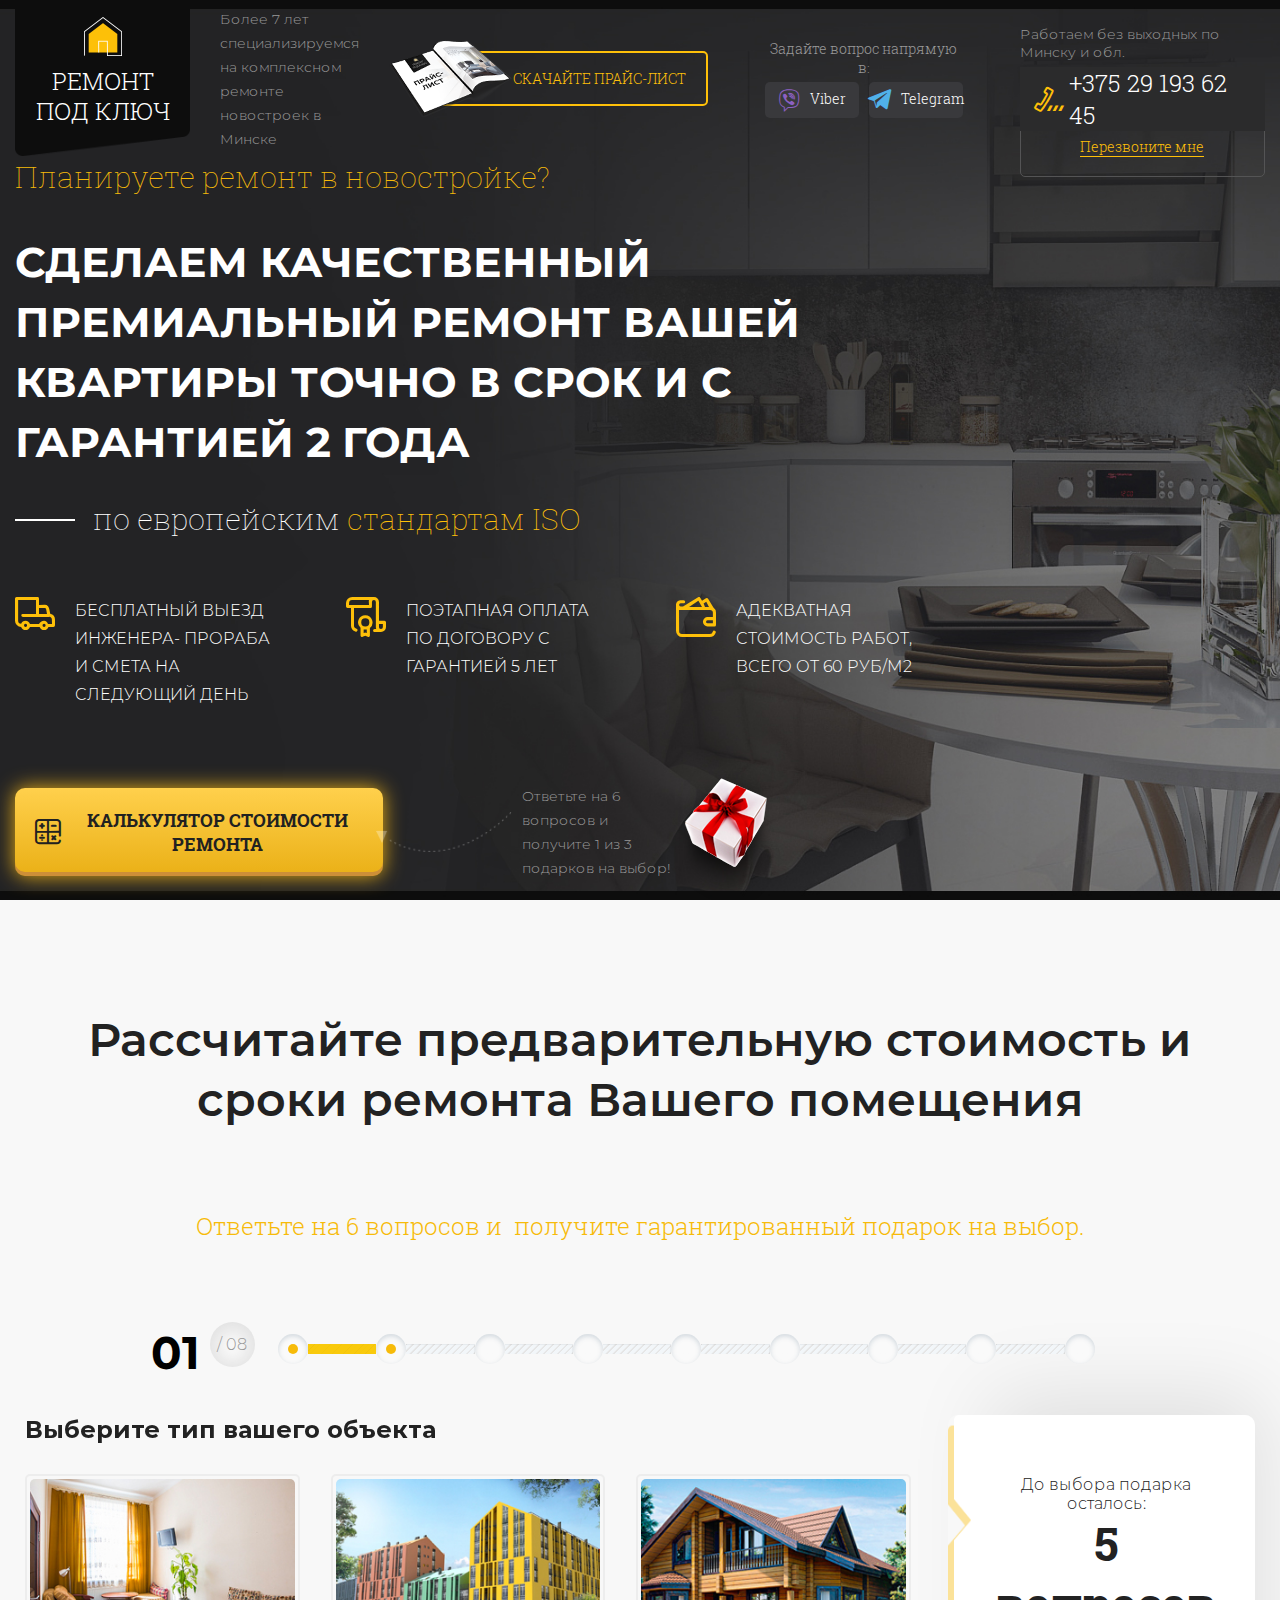
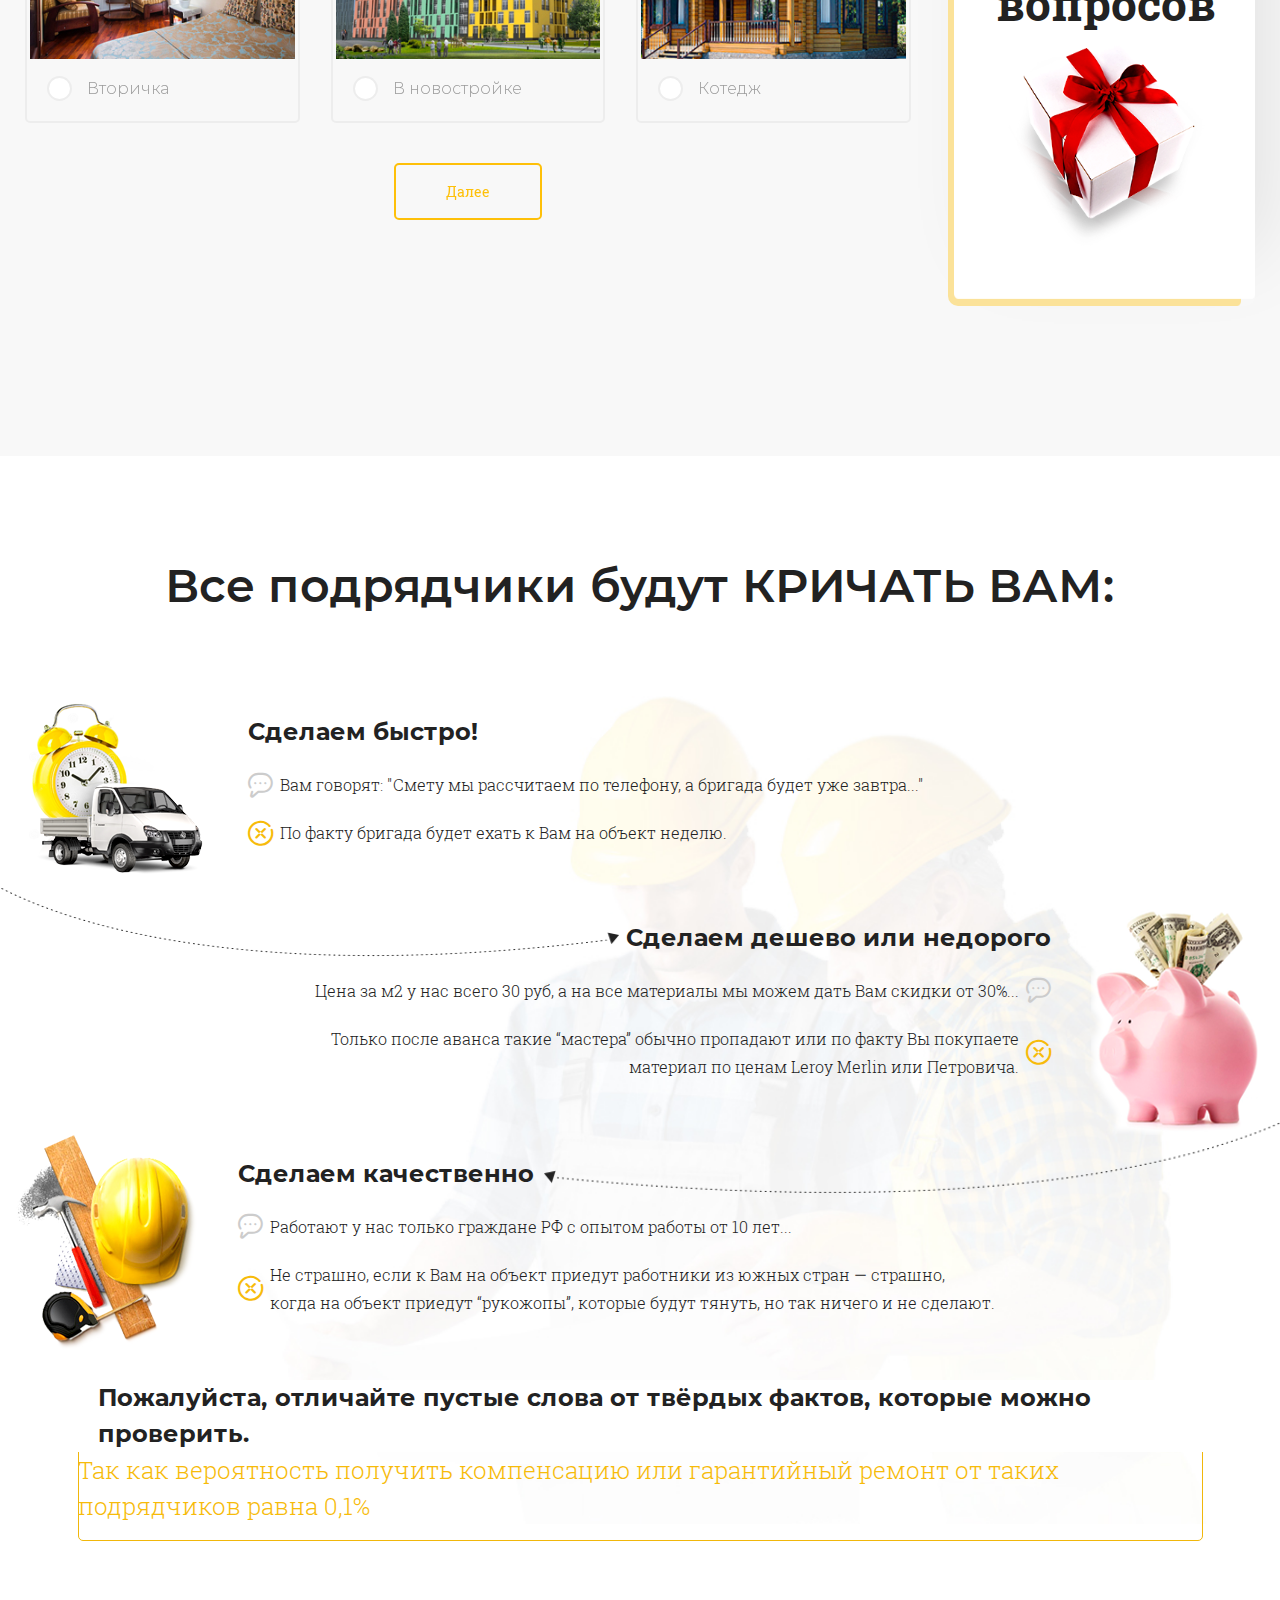
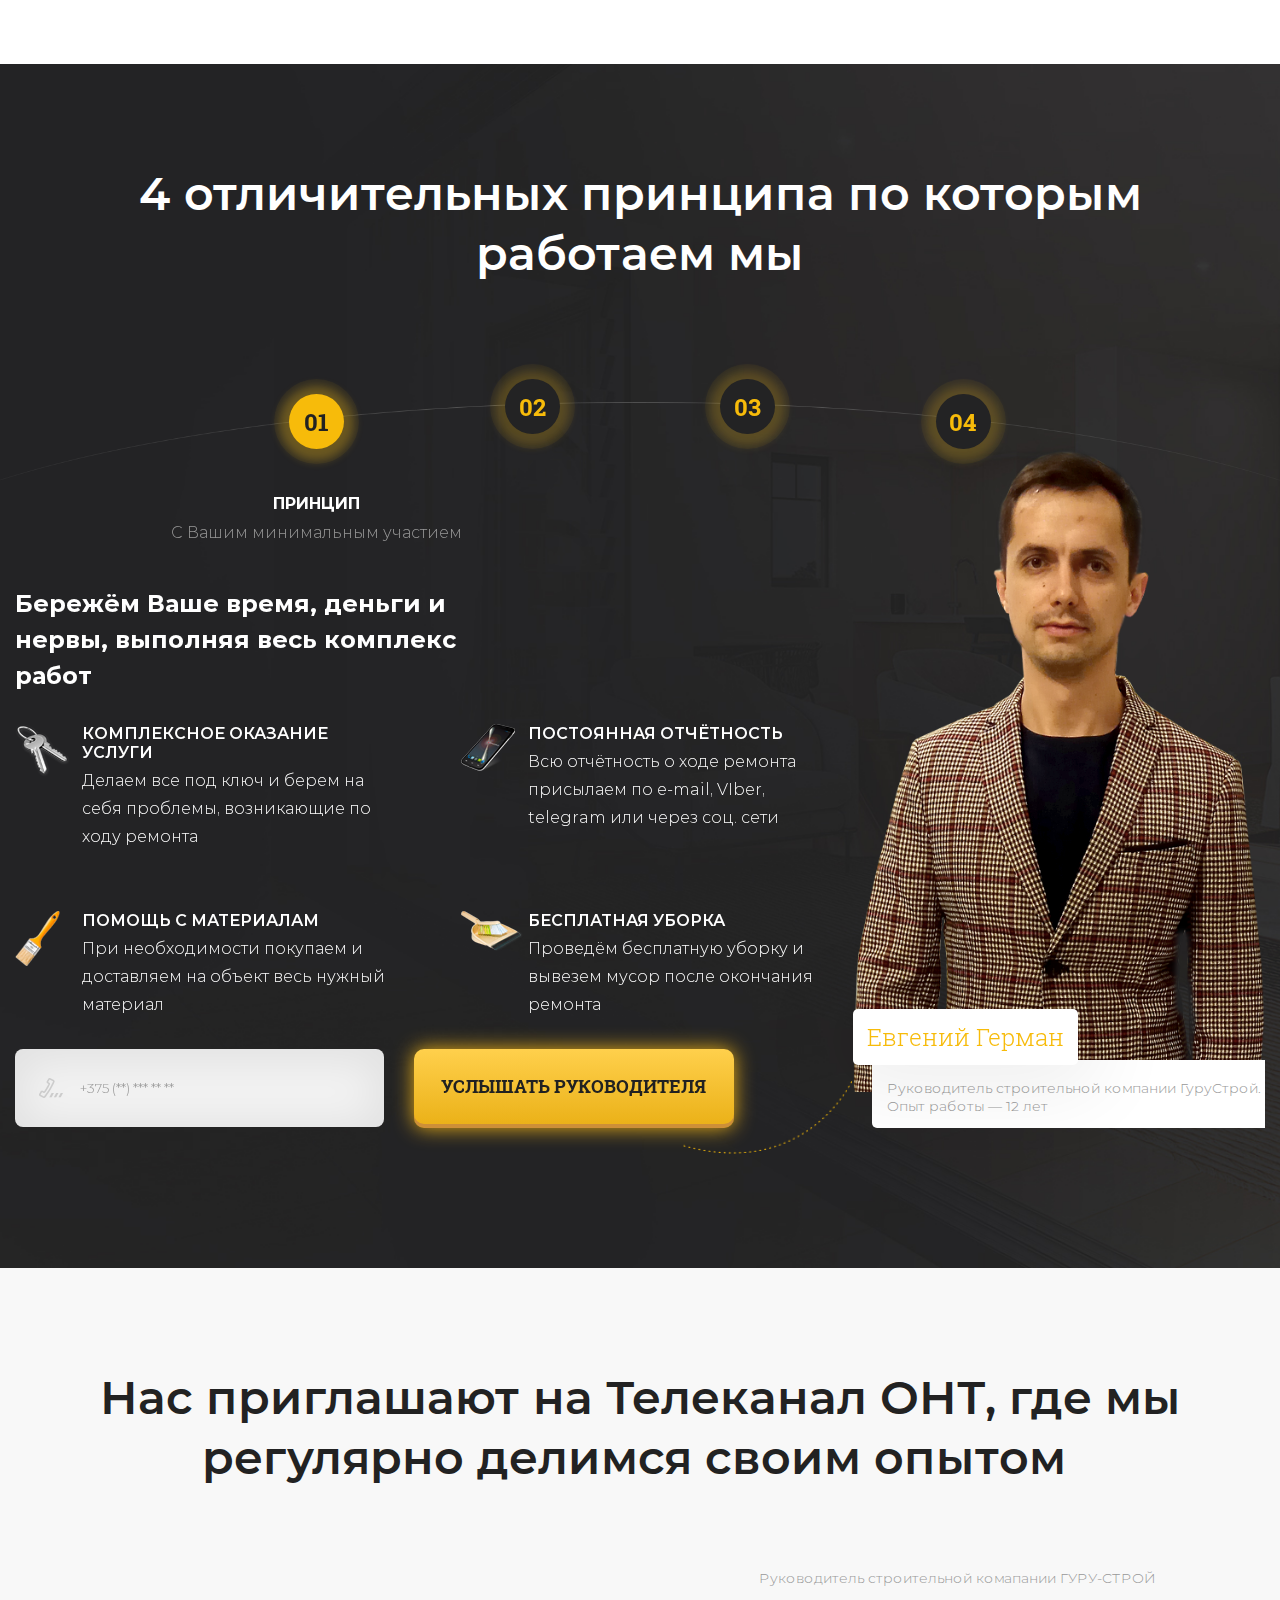
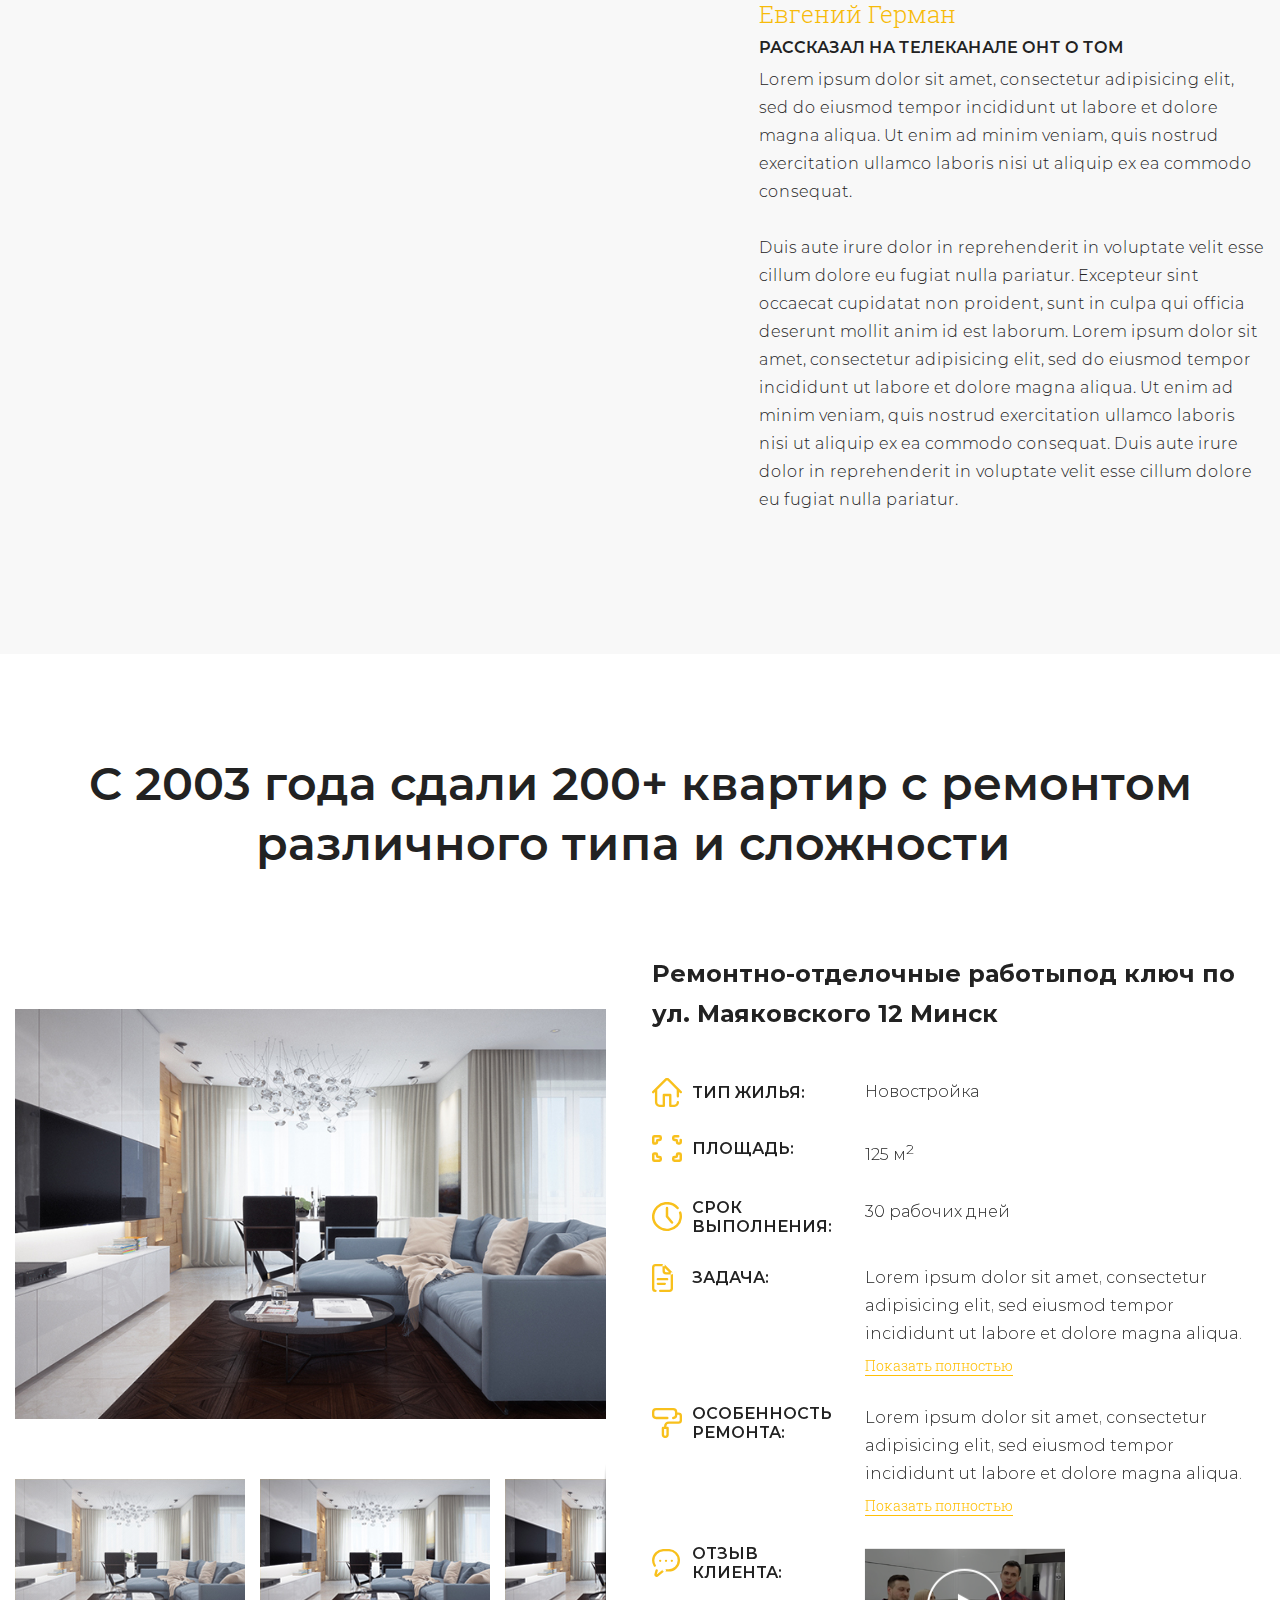
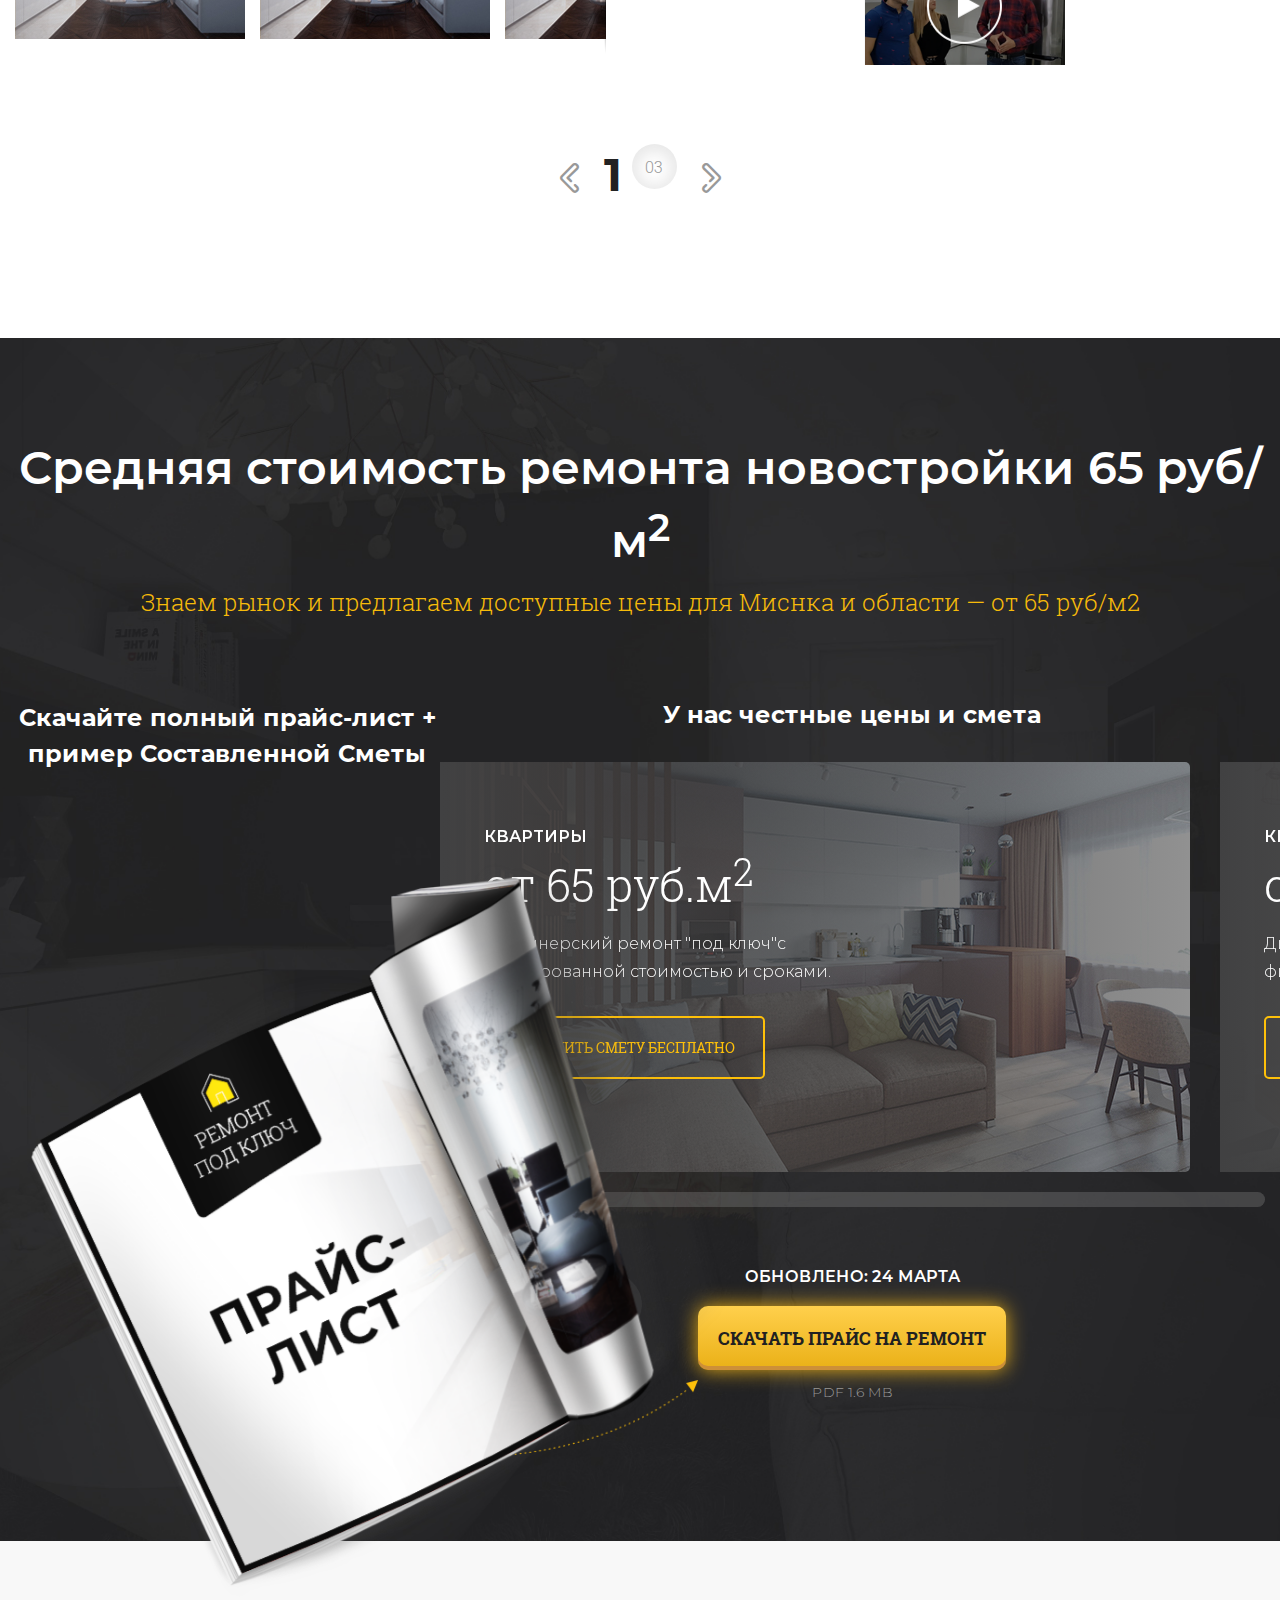
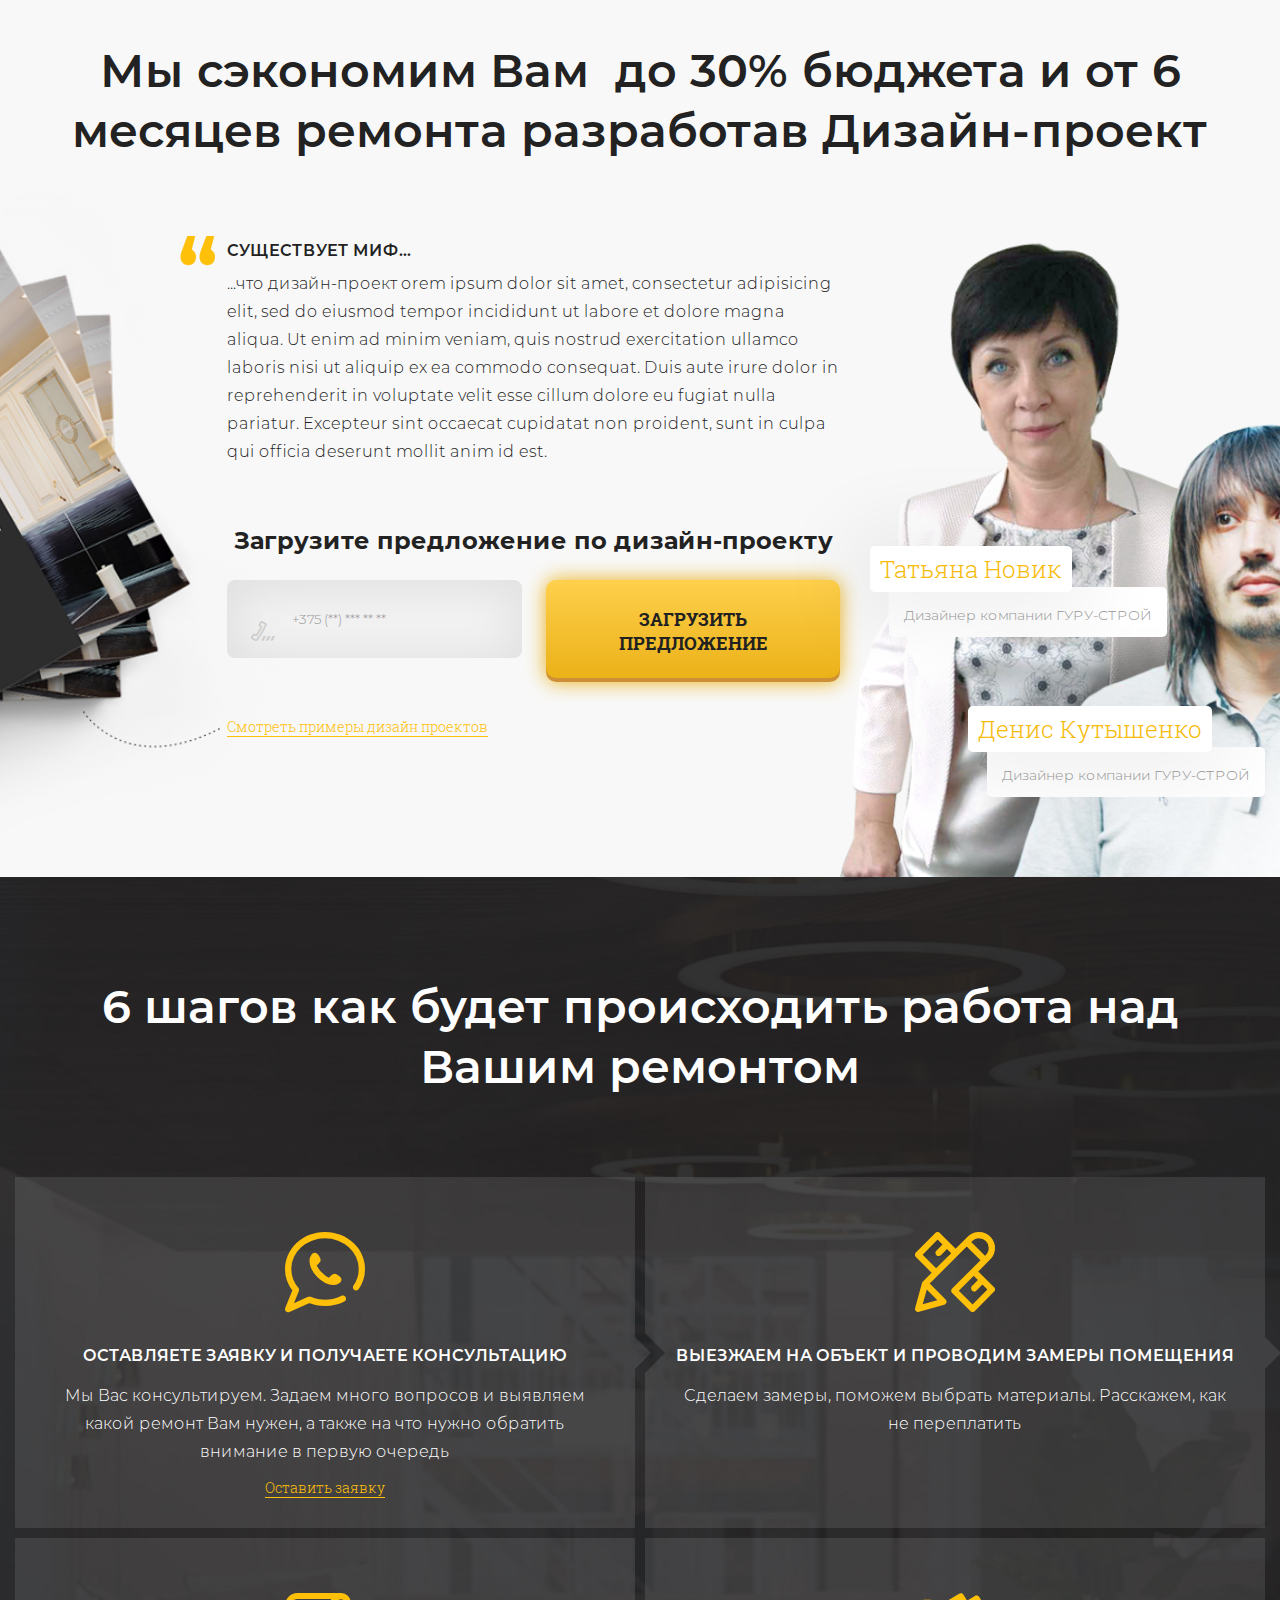
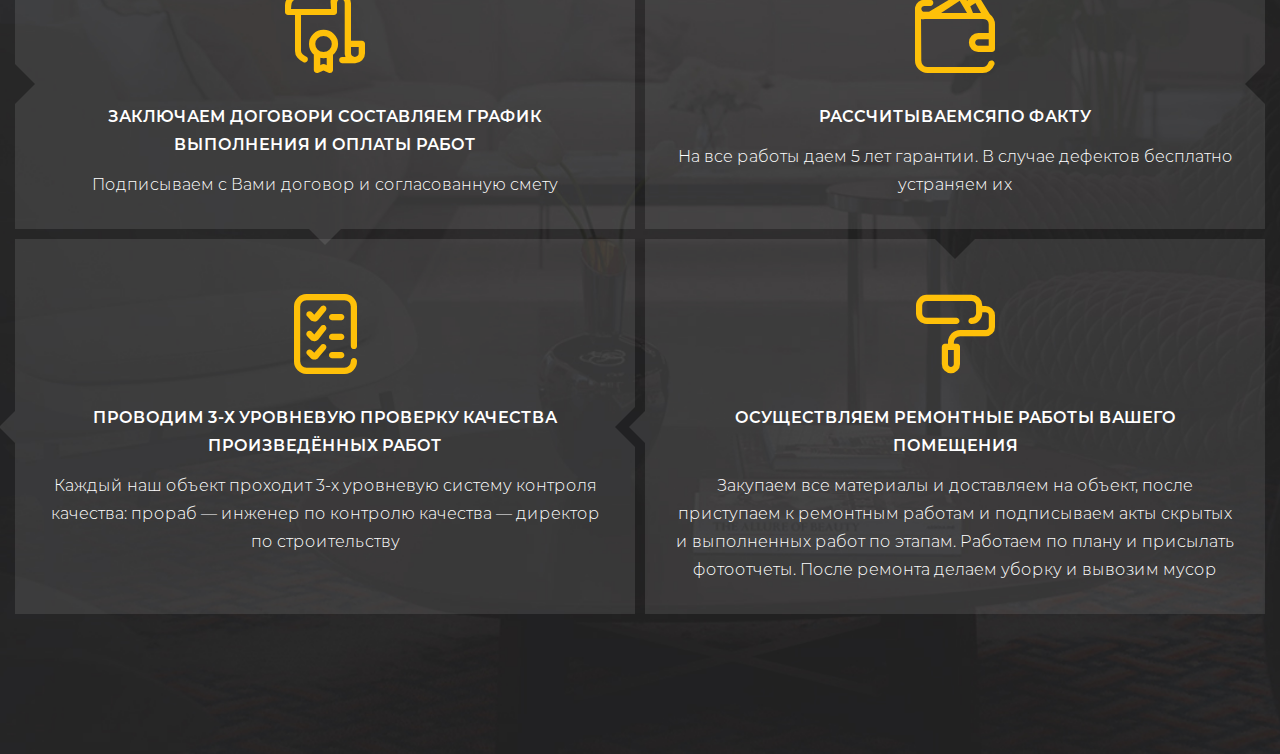
==== index.html @ cf1444ea "Add files via upload" ====
<!DOCTYPE html>
<html lang="en">
<head>
    <meta charset="UTF-8">
    <title>Title</title>
    <meta name="viewport" content="width=device-width, initial-scale=1">
    <link rel="stylesheet" href="fonts/stylesheet.css">
    <link rel="stylesheet" href="fonts/ico-moon/style.css">
    <link rel="stylesheet" href="css/slick.css">
    <link rel="stylesheet" href="css/fotorama.css">
    <link rel="stylesheet" href="css/jquery.fancybox.min.css">
    <link rel="stylesheet" href="css/style.css">
</head>
<body>
<div class="first-screen">
    <div class="container">
        <header class="header-inner">
            <div class="header-inner-logo">
                <div class="header-inner-logo-left">
                    <img src="img/logo.png" alt="">
                    <p class="header-inner-logo-left__text">ремонт<br>под ключ</p>
                </div>
                <div class="header-inner-logo-right">
                    <p class="header-inner-logo-right__text">Более 7 лет специализируемся
                        на комплексном ремонте
                        новостроек в Минске
                    </p>
                </div>
            </div>
            <div class="header-inner-price">
                <div class="header-inner-price__mockup">
                    <img src="img/price_mockup.png" alt="">
                </div>
                <p class="header-inner-price__text">СКАЧАЙТЕ ПРАЙС-ЛИСТ</p>
            </div>
            <div class="header-inner-socials">
                <div class="socials">
                    <p class="socials__title">Задайте вопрос напрямую в:
                    </p>
                    <div class="socials-items">
                        <div class="socials-items__item socials-items__item--viber">
                            <span class="icon-viber"></span>
                            <p>Viber</p>
                        </div>
                        <div class="socials-items__item socials-items__item--tg">
                            <span class="icon-tg"></span>
                            <p>Telegram</p>
                        </div>
                    </div>
                </div>
            </div>
            <div class="header-inner-contacts">
                <div class="contacts">
                    <p class="contacts__title">
                        Работаем без выходных по Минску и обл.
                    </p>
                    <div class="contacts-phone">
                        <div class="contacts-phone__num">
                            <span class="icon-Phones"></span>
                            <a href="tel:+375291936245">+375 29 193 62 45</a>
                        </div>
                        <p class="contacts-phone__recall">
                            Перезвоните мне
                        </p>
                    </div>
                </div>
            </div>
        </header>
        <div class="first-screen-content">
            <p class="first-screen-content__uptitle">
                Планируете ремонт в новостройке?
            </p>
            <h1>сделаем качественный премиальный
                ремонт вашей квартиры точно в срок
                и с гарантией 2 года</h1>
            <p class="first-screen-content__desc">
                по европейским <span>стандартам ISO</span>
            </p>
            <div class="first-screen-content-adv">
                <div class="first-screen-content-adv__item">
                    <img src="img/adv1.svg" alt="">
                    <p>Бесплатный выезд инженера-
                        прораба и смета на
                        следующий день</p>
                </div>
                <div class="first-screen-content-adv__item">
                    <img src="img/adv2.svg" alt="">
                    <p>Поэтапная оплата
                        по договору с
                        гарантией 5 лет</p>
                </div>
                <div class="first-screen-content-adv__item">
                    <img src="img/adv3.svg" alt="">
                    <p>Адекватная
                        стоимость работ,
                        всего от 60 руб/м2</p>
                </div>
            </div>
            <div class="btn-main-wrap">
                <button class="btn btn-main">
                    <span class="icon-calc"></span>Калькулятор стоимости ремонта
                </button>
                <div class="btn-main-present">
                    <p>Ответьте на 6 вопросов
                        и получите 1 из 3 подарков
                        на выбор!</p>
                    <img src="img/present.png" alt=""></div>
            </div>
        </div>
    </div>
</div>
<section class="second-screen grey">
    <div class="test">


        <div class="container">
            <div class="test-item__content form-before">
                <div class="test-item__header">
                    <h2 class="section-title section-title--black">Рассчитайте предварительную стоимость
                        и сроки ремонта Вашего помещения</h2>
                    <p class="test-item__desc">Ответьте на 6 вопросов и  получите гарантированный подарок на выбор.</p>

                    <div class="test-item__progress">
                        <div class="test-item__number">
                            <span class="test-item__number-furst">01</span>
                            <span class="test-item__number-all">/ 04</span>
                            <span class="test-item__number-text">Почти готово!</span>
                        </div>

                        <div class="test__visual">

                            <div class="test-circle test-circle-0 test-circle-active">
                            </div>

                            <div class="test-block test-block-0 test-block-active">
                            </div>

                            <div class="test-circle test-circle-1 test-circle-active">
                            </div>

                            <div class="test-block test-block-1">
                            </div>

                            <div class="test-circle test-circle-2">
                            </div>

                            <div class="test-block test-block-2">
                            </div>

                            <div class="test-circle test-circle-3">
                            </div>

                            <div class="test-block test-block-3">
                            </div>

                            <div class="test-circle test-circle-4">
                            </div>

                            <div class="test-block test-block-4">
                            </div>

                            <div class="test-circle test-circle-5">
                            </div>

                            <div class="test-block test-block-5">
                            </div>

                            <div class="test-circle test-circle-6">
                            </div>

                            <div class="test-block test-block-6">
                            </div>

                            <div class="test-circle test-circle-7">
                            </div>

                            <div class="test-block test-block-7">
                            </div>

                            <div class="test-circle test-circle-8">
                            </div>

                        </div>
                    </div>

                </div>

                <div class="test__content">
                    <div class="test__img">
                        <p class="test__img-title">До выбора подарка осталось:</p>
                        <span class="test__img-count"></span>
                        <img src="img/present_big.png" alt="">

                    </div>
                    <div class="test-slider__wrap">
                        <form action="#" id="testForm" method="POST">
                            <input type="hidden" name="formname" value="quiz-form">
                            <div class="test-slider">
                                <div class="test-slider__item">
                                    <h3 class="test-slider-title">
                                        Выберите тип вашего объекта </h3>
                                    <div class="test-slider__content">

                                        <div class="test-slider__elem-min">
                                            <label for="roofType-1">
										    	   <span class="customRadio__img"
                                                         style="background: url(img/item1_1.jpg) no-repeat center; background-size: cover;">
										    	   </span>
                                            </label>

                                            <input type="radio" name="roofType" class="customRadio_radio"
                                                   id="roofType-1" value="Вторичка">

                                            <label for="roofType-1" class="customRadio_label">
										    	   <span class="customRadio_label-cirkle">
										    	   </span>
                                                <span>Вторичка</span>
                                            </label>
                                        </div>

                                        <div class="test-slider__elem-min">
                                            <label for="roofType-2">
										    	   <span class="customRadio__img"
                                                         style="background: url(img/item1_2.jpg) no-repeat center; background-size: cover;">
										    	   </span>
                                            </label>

                                            <input type="radio" name="roofType" class="customRadio_radio"
                                                   id="roofType-2" value="В новостройке">

                                            <label for="roofType-2" class="customRadio_label">
										    	   <span class="customRadio_label-cirkle">
										    	   </span>
                                                <span>В новостройке</span>
                                            </label>
                                        </div>

                                        <div class="test-slider__elem-min">
                                            <label for="roofType-3">
										    	   <span class="customRadio__img"
                                                         style="background: url(img/item1_3.jpg) no-repeat center; background-size: cover;">
										    	   </span>
                                            </label>

                                            <input type="radio" name="roofType" class="customRadio_radio"
                                                   id="roofType-3" value="Котедж">

                                            <label for="roofType-3" class="customRadio_label">
										    	   <span class="customRadio_label-cirkle">
										    	   </span>
                                                <span>Котедж</span>
                                            </label>
                                        </div>
                                    </div>

                                    <div class="btn--wrap">
                                        <button class="btn-test next-test">
                                            <span>Далее</span>
                                        </button>
                                    </div>

                                </div>
                                <div class="test-slider__item">
                                    <h3 class="test-slider-title test-slider-title-m">
                                        Укажите количество комнат</h3>

                                    <div class="test-slider__content">
                                        <div class="test-slider__img">
                                            <img src="img/item2_1.png"
                                                 alt="">
                                        </div>

                                        <div class="test-slider__data">
                                            <h4 class="test-slider__data-title">
                                                Площадь, м <sup>2</sup>
                                            </h4>
                                            <div class="send-result-polzunok_wrap">
                                                <label for="send-result-polzunok">м<sup>2</sup></label>
                                                <input type="text" name="send-result-polzunok" id="send-result-polzunok"
                                                       class="input-test"></div>
                                            <div id="number-slider"></div>

                                            <div class="test-slider__input">
                                                <input type="checkbox" name="no" class="customRadio_radio" id="no">
                                                <label for="no" class="customRadio_label customRadio_label-check">
                                                    <span class="checkbox-item"></span>
                                                    <span>Не помню</span>
                                                </label>
                                            </div>
                                        </div>


                                    </div>
                                    <div class="btn--wrap">
                                        <button class=" btn-test prev-test">
                                            <span>Назад</span>
                                        </button>
                                        <button class="btn-test next-test">
                                            <span>Далее</span>

                                        </button>
                                    </div>
                                </div>
                                <div class="test-slider__item">
									<span class="question question-test" style="display: none;">
										<svg xmlns="http://www.w3.org/2000/svg"
                                             xmlns:xlink="http://www.w3.org/1999/xlink" width="24" height="20"
                                             viewBox="0 0 24 20"><defs><g id="questionSvg"><g
                                                transform="translate(-981 -631)"><path id="2twwa"
                                                                                       d="M1005 641c0 5.523-4.991 10-11.149 10-2.263 0-4.368-.606-6.126-1.645l-5.773 1.541a.773.773 0 0 1-.79-.253.715.715 0 0 1-.068-.807l2.637-4.635a9.11 9.11 0 0 1-1.029-4.201c0-5.523 4.992-10 11.15-10 6.157 0 11.148 4.477 11.148 10zm-10.064 4.065c0-.592-.495-1.073-1.103-1.073-.609 0-1.104.481-1.104 1.073 0 .591.495 1.072 1.104 1.072.608 0 1.103-.48 1.103-1.072zm1.59-6.584c0-1.444-1.208-2.618-2.693-2.618-1.486 0-2.694 1.174-2.694 2.618 0 .46.384.833.857.833a.846.846 0 0 0 .856-.833c0-.525.44-.953.98-.953.541 0 .981.428.981.953 0 .653-.315.862-.791 1.179-.441.292-1.046.694-1.046 1.5v1.207c0 .46.384.833.857.833a.846.846 0 0 0 .856-.833v-1.12c.054-.045.155-.116.3-.213.575-.382 1.537-1.021 1.537-2.553z"></path></g></g></defs><use
                                                xlink:href="#questionSvg"></use></svg>
									</span>
                                    <h3 class="test-slider-title">
                                        Укажите ориентировочную площадь </h3>
                                    <div class="test-slider__content">
                                        <div class="test-slider__data test-slider__data--row">
                                            <div class="test-slider__elem test-slider__elem-radio">
                                                <input type="radio" name="orderRoof" class="customRadio_radio"
                                                       id="orderRoof-3_1" value="1">

                                                <label for="orderRoof-3_1"
                                                       class="customRadio_label customRadio_label-fix">
											   <span class="customRadio_label-cirkle">
											   </span>
                                                    <span>1</span>

                                                </label>
                                            </div>
                                            <div class="test-slider__elem test-slider__elem-radio">
                                                <input type="radio" name="orderRoof" class="customRadio_radio"
                                                       id="orderRoof-3_2" value="2">

                                                <label for="orderRoof-3_2"
                                                       class="customRadio_label customRadio_label-fix">
											   <span class="customRadio_label-cirkle">
											   </span>
                                                    <span>2</span>

                                                </label>
                                            </div>
                                            <div class="test-slider__elem test-slider__elem-radio">
                                                <input type="radio" name="orderRoof" class="customRadio_radio"
                                                       id="orderRoof-3_3" value="3">

                                                <label for="orderRoof-3_3"
                                                       class="customRadio_label customRadio_label-fix">
											   <span class="customRadio_label-cirkle">
											   </span>
                                                    <span>3</span>

                                                </label>
                                            </div>
                                            <div class="test-slider__elem test-slider__elem-radio">
                                                <input type="radio" name="orderRoof" class="customRadio_radio"
                                                       id="orderRoof-3_4" value="4 и более">

                                                <label for="orderRoof-3_4"
                                                       class="customRadio_label customRadio_label-fix">
											   <span class="customRadio_label-cirkle">
											   </span>
                                                    <span>4 и более</span>

                                                </label>
                                            </div>
                                        </div>
                                        <div class="test-slider__img test-slider__img--2">
                                            <img src="img/room3.png" alt="">
                                        </div>

                                    </div>

                                    <div class="btn--wrap">
                                        <button class=" btn-test prev-test">
                                            <span>Назад</span>
                                        </button>
                                        <button class=" btn-test next-test">
                                            <span>Далее</span>
                                        </button>
                                    </div>

                                </div>
                                <div class="test-slider__item">
                                    <h3 class="test-slider-title">
                                        Выберите тип ремонта</h3>
                                    <div class="test-slider__content">


                                        <div class="test-slider__elem test-slider__elem-min">
                                            <label for="construction-1">
												   <span class="customRadio__img"
                                                         style="background: url(img/item4_1.jpg) no-repeat center; background-size: cover;">
												   </span>
                                            </label>

                                            <input type="radio" name="construction" class="customRadio_radio"
                                                   id="construction-1" value="Капитальный">

                                            <label for="construction-1" class="customRadio_label">
												   <span class="customRadio_label-cirkle">
												   </span>
                                                <span>Капитальный</span>

                                            </label>
                                        </div>


                                        <div class="test-slider__elem test-slider__elem-min">
                                            <label for="construction-2">
												   <span class="customRadio__img"
                                                         style="background: url(img/item4_2.jpg) no-repeat center; background-size: cover;">
												   </span>
                                            </label>

                                            <input type="radio" name="construction" class="customRadio_radio"
                                                   id="construction-2" value="Косметический">

                                            <label for="construction-2" class="customRadio_label">
												   <span class="customRadio_label-cirkle">
												   </span>
                                                <span>Косметический</span>

                                            </label>
                                        </div>
                                        <div class="test-slider__elem test-slider__elem-min">
                                            <label for="construction-2">
												   <span class="customRadio__img"
                                                         style="background: url(img/item4_3.jpg) no-repeat center; background-size: cover;">
												   </span>
                                            </label>

                                            <input type="radio" name="construction" class="customRadio_radio"
                                                   id="construction-3" value="Стандартный">

                                            <label for="construction-3" class="customRadio_label">
												   <span class="customRadio_label-cirkle">
												   </span>
                                                <span>Стандартный</span>

                                            </label>
                                        </div>


                                    </div>

                                    <div class="btn--wrap">
                                        <button class=" btn-test prev-test">
                                            <span>Назад</span>
                                        </button>
                                        <button class="btn-test next-test">
                                            <span>Далее</span>
                                        </button>
                                    </div>

                                </div>
                                <div class="test-slider__item">
                                    <h3 class="test-slider-title">
                                        Ремонт будем делать по дизайн-проекту? </h3>
                                    <div class="test-slider__content">
                                        <div class="test-slider__data">
                                            <div class="test-slider__elem test-slider__elem-radio">
                                                <input type="radio" name="orderRoof" class="customRadio_radio"
                                                       id="orderRoof-5_1" value="Да у меня есть дизайн-проект">

                                                <label for="orderRoof-5_1"
                                                       class="customRadio_label customRadio_label-fix">
											   <span class="customRadio_label-cirkle">
											   </span>
                                                    <span>Да у меня есть дизайн-проект</span>

                                                </label>
                                            </div>
                                            <div class="test-slider__elem test-slider__elem-radio">
                                                <input type="radio" name="orderRoof" class="customRadio_radio"
                                                       id="orderRoof-5_2" value="Нет, без дизаайн-проекта">

                                                <label for="orderRoof-5_2"
                                                       class="customRadio_label customRadio_label-fix">
											   <span class="customRadio_label-cirkle">
											   </span>
                                                    <span>Нет, без дизаайн-проекта</span>

                                                </label>
                                            </div>
                                            <div class="test-slider__elem test-slider__elem-radio">
                                                <input type="radio" name="orderRoof" class="customRadio_radio"
                                                       id="orderRoof-5_3" value="Мне необходим дизайн-проект">

                                                <label for="orderRoof-5_3"
                                                       class="customRadio_label customRadio_label-fix">
											   <span class="customRadio_label-cirkle">
											   </span>
                                                    <span>Мне необходим дизайн-проект</span>

                                                </label>
                                            </div>

                                        </div>
                                        <div class="test-slider__img test-slider__img--2">
                                            <img src="img/img5.png" alt="">
                                        </div>

                                    </div>

                                    <div class="btn--wrap">
                                        <button class=" btn-test prev-test">
                                            <span>Назад</span>
                                        </button>
                                        <button class="btn-test next-test">
                                            <span>Далее</span>
                                        </button>
                                    </div>

                                </div>
                                <div class="test-slider__item">
                                    <h3 class="test-slider-title">
                                        Как скоро вам необходимо приступить к ремонту?</h3>
                                    <div class="test-slider__content">
                                        <div class="test-slider__data">
                                            <div class="test-slider__elem test-slider__elem-radio">
                                                <input type="radio" name="orderRoof" class="customRadio_radio"
                                                       id="orderRoof-6_1" value="В течение недели">

                                                <label for="orderRoof-6_1"
                                                       class="customRadio_label customRadio_label-fix">
											   <span class="customRadio_label-cirkle">
											   </span>
                                                    <span>В течение недели</span>

                                                </label>
                                            </div>
                                            <div class="test-slider__elem test-slider__elem-radio">
                                                <input type="radio" name="orderRoof" class="customRadio_radio"
                                                       id="orderRoof-6_2" value="В течение месяца">

                                                <label for="orderRoof-6_2"
                                                       class="customRadio_label customRadio_label-fix">
											   <span class="customRadio_label-cirkle">
											   </span>
                                                    <span>В течение месяца</span>

                                                </label>
                                            </div>
                                            <div class="test-slider__elem test-slider__elem-radio">
                                                <input type="radio" name="orderRoof" class="customRadio_radio"
                                                       id="orderRoof-6_3" value="Мне необходим дизайн-проект">

                                                <label for="orderRoof-6_3"
                                                       class="customRadio_label customRadio_label-fix">
											   <span class="customRadio_label-cirkle">
											   </span>
                                                    <span>Все зависит от цены</span>

                                                </label>
                                            </div>

                                        </div>
                                        <div class="test-slider__img test-slider__img--2">
                                            <img src="img/img5.png" alt="">
                                        </div>

                                    </div>

                                    <div class="btn--wrap">
                                        <button class=" btn-test prev-test">
                                            <span>Назад</span>
                                        </button>
                                        <button class="btn-test next-test">
                                            <span>Далее</span>
                                        </button>
                                    </div>

                                </div>
                                <div class="test-slider__item">
                                    <h3 class="test-slider-title">
                                        Выберите Ваш подарок</h3>
                                    <div class="test-slider__content">


                                        <div class="test-slider__elem test-slider__elem-min">
                                            <label for="present-1">
												   <span class="customRadio__img"
                                                         style="background: url(img/item7_1.jpg) no-repeat center; background-size: cover;">
												   </span>
                                            </label>

                                            <input type="radio" name="construction" class="customRadio_radio"
                                                   id="present-1" value="Капитальный">

                                            <label for="present-1" class="customRadio_label">
												   <span class="customRadio_label-cirkle">
												   </span>
                                                <span>Подарок 1</span>

                                            </label>
                                        </div>


                                        <div class="test-slider__elem test-slider__elem-min">
                                            <label for="present-2">
												   <span class="customRadio__img"
                                                         style="background: url(img/item7_1.jpg) no-repeat center; background-size: cover;">
												   </span>
                                            </label>

                                            <input type="radio" name="construction" class="customRadio_radio"
                                                   id="present-2" value="Косметический">

                                            <label for="present-2" class="customRadio_label">
												   <span class="customRadio_label-cirkle">
												   </span>
                                                <span>Подарок 2</span>

                                            </label>
                                        </div>
                                        <div class="test-slider__elem test-slider__elem-min">
                                            <label for="present-3">
												   <span class="customRadio__img"
                                                         style="background: url(img/item7_1.jpg) no-repeat center; background-size: cover;">
												   </span>
                                            </label>

                                            <input type="radio" name="construction" class="customRadio_radio"
                                                   id="present-3" value="Стандартный">

                                            <label for="present-3" class="customRadio_label">
												   <span class="customRadio_label-cirkle">
												   </span>
                                                <span>Подарок 3</span>

                                            </label>
                                        </div>


                                    </div>

                                    <div class="btn--wrap">
                                        <button class=" btn-test prev-test">
                                            <span>Назад</span>
                                        </button>
                                        <button class="btn-test next-test">
                                            <span>Далее</span>
                                        </button>
                                    </div>

                                </div>
                                <div class="test-slider__item">
                                    <div class="test-slider__item-end">
                                        <div class="test-slider__item-end_inner">
                                            <p class="test-slider__item-end__complete">
                                                Готово!
                                            </p>
                                            <div class="test-slider__item-end__send">
                                                <p class="test-slider__item-end__title">
                                                    Куда отправить Вам рассчет?
                                                </p>
                                                <div class="test-slider__item-end__send__social">
                                                    <div class="test-slider__num-item">

                                                        <input type="radio" name="numbers" class="customRadio_radio"
                                                               id="numbers-1" checked="" value="Viber" tabindex="0">

                                                        <label for="numbers-1"
                                                               class="customRadio_label customRadio_label-final">
                                                            <span class="final-label"> <span
                                                                    class="final-label__img"><span
                                                                    class="icon-viber"></span></span>Viber</span>
                                                            <span class="customRadio_label-cirkle">
												   </span>
                                                        </label>

                                                    </div>
                                                    <div class="test-slider__num-item">

                                                        <input type="radio" name="numbers" class="customRadio_radio"
                                                               id="numbers-2" checked="" value="Озвучить по телефону"
                                                               tabindex="0">

                                                        <label for="numbers-2"
                                                               class="customRadio_label customRadio_label-final">
                                                            <span class="final-label"> <span
                                                                    class="final-label__img"><span
                                                                    class="icon-Phones"></span></span>Озвучить по телефону</span>
                                                            <span class="customRadio_label-cirkle">
												   </span>
                                                        </label>

                                                    </div>
                                                    <div class="test-slider__num-item">

                                                        <input type="radio" name="numbers" class="customRadio_radio"
                                                               id="numbers-3" checked="" value="Выслать по СМС"
                                                               tabindex="0">

                                                        <label for="numbers-3"
                                                               class="customRadio_label customRadio_label-final">
                                                            <span class="final-label"> <span
                                                                    class="final-label__img"><img
                                                                    src="http://krovmaster.by/wp-content/themes/krovmaster/assets/img/test/Mail.svg"
                                                                    alt=""></span>По СМС</span>
                                                            <span class="customRadio_label-cirkle">
												   </span>
                                                        </label>

                                                    </div>

                                                </div>
                                            </div>
                                            <div class="inputs_form">
                                                <div class="quiz_tel_wrap"><span class="icon-Phones"></span><input
                                                        class="quiz_tel" type="tel" id="tel"
                                                        placeholder="+375 (**) *** ** **">
                                                </div>
                                                <button class="btn_quiz btn" type="submit">ПОЛУЧИТЬ РЕЗУЛЬТАТ РАССЧЕТА
                                                </button>

                                            </div>
                                        </div>
                                        <div class="quiz_mockup">
                                            <img src="img/calc_mockup.png" alt="">
                                        </div>
                                    </div>
                                </div>
                            </div>
                        </form>
                    </div>
                </div>
            </div>
        </div>
    </div>
</section>
<section class="third-screen">
    <div class="container">
        <h2 class="section-title section-title--black">
            Все подрядчики будут КРИЧАТЬ ВАМ:
        </h2>
        <div class="third-screen-content">
            <div class="third-screen-content-row">
                <div class="third-screen-content-row__img">
                    <img src="img/3_1.png" alt="">
                </div>
                <div class="third-screen-content-row__text">
                    <p class="third-screen-content-row__text__title">
                        Сделаем быстро!
                    </p>
                    <div class="third-screen-content-row__text__item">
                        <span class="icon-massage"></span>
                        <p>Вам говорят: "Смету мы рассчитаем по телефону, а бригада будет уже завтра..."</p>
                    </div>
                    <div class="third-screen-content-row__text__item">
                        <span class="icon-false"></span>
                        <p>По факту бригада будет ехать к Вам на объект неделю.</p>
                    </div>
                </div>
            </div>
            <div class="third-screen-content-row third-screen-content-row--reverse">
                <div class="third-screen-content-row__text">
                    <p class="third-screen-content-row__text__title">
                        Сделаем дешево или недорого
                    </p>
                    <div class="third-screen-content-row__text__item">
                        <p>Цена за м2 у нас всего 30 руб, а на все материалы мы можем дать Вам скидки от 30%...</p>
                        <span class="icon-massage"></span>
                    </div>
                    <div class="third-screen-content-row__text__item">
                        <p>Только после аванса такие “мастера” обычно пропадают или по факту Вы покупаете<br>
                            материал по ценам Leroy Merlin или Петровича.</p>
                        <span class="icon-false"></span>
                    </div>
                </div>
                <div class="third-screen-content-row__img">
                    <img src="img/3_2.png" alt="">
                </div>
            </div>
            <div class="third-screen-content-row">
                <div class="third-screen-content-row__img">
                    <img src="img/3_3.png" alt="">
                </div>
                <div class="third-screen-content-row__text">
                    <p class="third-screen-content-row__text__title">
                        Сделаем качественно
                    </p>
                    <div class="third-screen-content-row__text__item">
                        <span class="icon-massage"></span>
                        <p>Работают у нас только граждане РФ с опытом работы от 10 лет...</p>
                    </div>
                    <div class="third-screen-content-row__text__item">
                        <span class="icon-false"></span>
                        <p>Не страшно, если к Вам на объект приедут работники из южных стран — страшно,<br>
                            когда на объект приедут “рукожопы”, которые будут тянуть, но так ничего и не сделают.</p>
                    </div>
                </div>
            </div>
            <div class="third-screen-content-desc">
                <p class="third-screen-content-desc__title">Пожалуйста, отличайте пустые слова от твёрдых фактов,
                    которые можно проверить.</p>
                <p class="third-screen-content-desc__text">Так как вероятность получить компенсацию или гарантийный
                    ремонт от таких подрядчиков равна 0,1%</p>
            </div>
        </div>
    </div>
</section>
<section class="fourth-screen">
    <div class="container">
        <h2 class="section-title section-title--white">
            4 отличительных принципа по которым работаем мы
        </h2>
        <div class="fourth-screen-navigation">
            <div class="fourth-screen-navigation-inner">
                <div class="navigation-item-wrap navigation-item-wrap--active">
                    <p class="navigation-item-wrap__num">01</p>
                    <div class="navigation-item-wrap__text">
                        <p class="navigation-item-wrap__text__title">Принцип</p>
                        <p class="navigation-item-wrap__text__desc">С Вашим минимальным участием</p>
                    </div>
                </div>
                <div class="navigation-item-wrap">
                    <p class="navigation-item-wrap__num ">02</p>
                    <div class="navigation-item-wrap__text">
                        <p class="navigation-item-wrap__text__title">Принцип</p>
                        <p class="navigation-item-wrap__text__desc">Гарантии не на словах</p>
                    </div>
                </div>
                <div class="navigation-item-wrap">
                    <p class="navigation-item-wrap__num">03</p>
                    <div class="navigation-item-wrap__text">
                        <p class="navigation-item-wrap__text__title">Принцип</p>
                        <p class="navigation-item-wrap__text__desc">Гарантии не на словах</p>
                    </div>
                </div>
                <div class="navigation-item-wrap">
                    <p class="navigation-item-wrap__num">04</p>
                    <div class="navigation-item-wrap__text">
                        <p class="navigation-item-wrap__text__title">Принцип</p>
                        <p class="navigation-item-wrap__text__desc">С Вашим минимальным участием</p>
                    </div>
                </div>
            </div>
            <div class="fourth-screen-navigation__line"></div>
        </div>
        <div class="fourth-screen-tabs">
            <div class="fourth-screen-tabs-item">
                <div class="fourth-screen-tabs-item-left">
                    <p class="fourth-screen-tabs-item-left__title">Бережём Ваше время, деньги и нервы,
                        выполняя весь комплекс работ</p>
                    <div class="fourth-screen-tabs-item-left-adv">
                        <div class="fourth-screen-tabs-item-left-adv__item">
                            <div class="fourth-screen-tabs-item-left-adv__item__img">
                                <img src="img/4_1.png" alt="">
                            </div>
                            <div class="fourth-screen-tabs-item-left-adv__item__text">
                                <p class="fourth-screen-tabs-item-left-adv__item__text__title">Комплексное оказание
                                    услуги</p>
                                <p class="fourth-screen-tabs-item-left-adv__item__text__desc">Делаем все под ключ и
                                    берем
                                    на себя
                                    проблемы, возникающие по ходу ремонта</p>
                            </div>
                        </div>
                        <div class="fourth-screen-tabs-item-left-adv__item">
                            <div class="fourth-screen-tabs-item-left-adv__item__img">
                                <img src="img/4_2.png" alt="">
                            </div>
                            <div class="fourth-screen-tabs-item-left-adv__item__text">
                                <p class="fourth-screen-tabs-item-left-adv__item__text__title">Постоянная отчётность</p>
                                <p class="fourth-screen-tabs-item-left-adv__item__text__desc">Всю отчётность о ходе
                                    ремонта присылаем
                                    по e-mail, VIber, telegram или через соц. сети</p>
                            </div>
                        </div>
                        <div class="fourth-screen-tabs-item-left-adv__item">
                            <div class="fourth-screen-tabs-item-left-adv__item__img">
                                <img src="img/4_3.png" alt="">
                            </div>
                            <div class="fourth-screen-tabs-item-left-adv__item__text">
                                <p class="fourth-screen-tabs-item-left-adv__item__text__title">Помощь с материалам</p>
                                <p class="fourth-screen-tabs-item-left-adv__item__text__desc">При необходимости покупаем
                                    и доставляем
                                    на объект весь нужный материал</p>
                            </div>
                        </div>
                        <div class="fourth-screen-tabs-item-left-adv__item">
                            <div class="fourth-screen-tabs-item-left-adv__item__img">
                                <img src="img/4_4.png" alt="">
                            </div>
                            <div class="fourth-screen-tabs-item-left-adv__item__text">
                                <p class="fourth-screen-tabs-item-left-adv__item__text__title">Бесплатная уборка</p>
                                <p class="fourth-screen-tabs-item-left-adv__item__text__desc">Проведём бесплатную уборку
                                    и вывезем
                                    мусор после окончания ремонта</p>
                            </div>
                        </div>
                    </div>
                    <div class="fourth-screen-tabs-item-left-row">
                        <div class="fourth-screen-tabs-item-left-row-input">
                            <div class="quiz_tel_wrap"><span class="icon-Phones"></span><input
                                    class="quiz_tel" type="tel" id="tel2"
                                    placeholder="+375 (**) *** ** **">
                            </div>
                        </div>
                        <div class="fourth-screen-tabs-item-left-row-btn">
                            <div class="btn">
                                Услышать руководителя
                            </div>
                        </div>
                    </div>
                </div>
                <div class="fourth-screen-tabs-item-right">

                    <div class="fourth-screen-tabs-item-right-guy__img">
                        <img src="img/dir.png" alt="">
                    </div>
                    <div class="guy guy-tab">
                        <p class="guy__name">Евгений Герман</p>
                        <p class="guy__work">Руководитель строительной компании ГуруСтрой.<br>
                            Опыт работы — 12 лет</p>
                    </div>
                </div>
            </div>
            <div class="fourth-screen-tabs-item">
                <div class="fourth-screen-tabs-item-left">
                    <p class="fourth-screen-tabs-item-left__title">Тройная гарантия не на словах —
                        всё прописано в договоре и смете</p>
                    <div class="fourth-screen-tabs-item-left-adv">
                        <div class="fourth-screen-tabs-item-left-adv__item">
                            <div class="fourth-screen-tabs-item-left-adv__item__img">
                                <img src="img/4_5.png" alt="">
                            </div>
                            <div class="fourth-screen-tabs-item-left-adv__item__text">
                                <p class="fourth-screen-tabs-item-left-adv__item__text__title">Гарантия сроков</p>
                                <p class="fourth-screen-tabs-item-left-adv__item__text__desc">Если срываем сроки, платим
                                    пеню в
                                    размере 0,5% за каждый день просрочки</p>
                            </div>
                        </div>
                        <div class="fourth-screen-tabs-item-left-adv__item">
                            <div class="fourth-screen-tabs-item-left-adv__item__img">
                                <img src="img/4_6.png" alt="">
                            </div>
                            <div class="fourth-screen-tabs-item-left-adv__item__text">
                                <p class="fourth-screen-tabs-item-left-adv__item__text__title">Гарантия на ремонт - 5
                                    лет</p>
                                <p class="fourth-screen-tabs-item-left-adv__item__text__desc">Гарантия на материалы от
                                    производителя —
                                    5 лет</p>
                            </div>
                        </div>
                        <div class="fourth-screen-tabs-item-left-adv__item">
                            <div class="fourth-screen-tabs-item-left-adv__item__img">
                                <img src="img/4_7.png" alt="">
                            </div>
                            <div class="fourth-screen-tabs-item-left-adv__item__text">
                                <p class="fourth-screen-tabs-item-left-adv__item__text__title">Гарантия честной цены</p>
                                <p class="fourth-screen-tabs-item-left-adv__item__text__desc">Стоимость работы
                                    просчитывается в смете,
                                    которую подписываем мы с Вами в договоре</p>
                            </div>
                        </div>
                        <div class="fourth-screen-tabs-item-left-adv__item">
                            <div class="fourth-screen-tabs-item-left-adv__item__img">
                                <img src="img/4_8.png" alt="">
                            </div>
                            <div class="fourth-screen-tabs-item-left-adv__item__text">
                                <p class="fourth-screen-tabs-item-left-adv__item__text__title">КАЧЕСТВО И ГАРАНТИЯ
                                    МАТЕРИАЛОВ</p>
                                <p class="fourth-screen-tabs-item-left-adv__item__text__desc">Применяем современные,
                                    надёжные и
                                    экологически чистые материалы, опробованные
                                    нами и положительно зарекомендовавшие себя
                                    на практике! Бесплатно консультируем по
                                    материалам и производителям, а также берем
                                    закупку материалов на себя - привезем все, что
                                    нужно: вам не придется переплачивать и тратить
                                    время на покупку материалов</p>
                            </div>
                        </div>
                    </div>

                </div>
                <div class="fourth-screen-tabs-item-right">
                    <div class="fourth-screen-tabs-item-right__img">
                        <img src="img/smeta.png" alt="">
                    </div>
                    <a class="fourth-screen-tabs-item-right__link">
                        Посмотреть пример сметы
                    </a>
                </div>
            </div>
            <div class="fourth-screen-tabs-item">
                <div class="fourth-screen-tabs-item-left">
                    <p class="fourth-screen-tabs-item-left__title">Собственные проверенные бригады, укомплектованные
                        профессиональным строительным инструментом</p>
                    <div class="fourth-screen-tabs-item-left-adv">
                        <div class="fourth-screen-tabs-item-left-adv__item">
                            <div class="fourth-screen-tabs-item-left-adv__item__img">
                                <img src="img/4_9.png" alt="">
                            </div>
                            <div class="fourth-screen-tabs-item-left-adv__item__text">
                                <p class="fourth-screen-tabs-item-left-adv__item__text__title">Узкопрофильные
                                    специалисты</p>
                                <p class="fourth-screen-tabs-item-left-adv__item__text__desc">В нашей команде нет
                                    универсальных
                                    специалистов, каждый занимается своим
                                    делом и хорошо его знает</p>
                            </div>
                        </div>
                        <div class="fourth-screen-tabs-item-left-adv__item">
                            <div class="fourth-screen-tabs-item-left-adv__item__img">
                                <img src="img/4_10.png" alt="">
                            </div>
                            <div class="fourth-screen-tabs-item-left-adv__item__text">
                                <p class="fourth-screen-tabs-item-left-adv__item__text__title">Собственное
                                    оборудование</p>
                                <p class="fourth-screen-tabs-item-left-adv__item__text__desc">Общая стоимость всего
                                    оборудования более
                                    100 тус руб</p>
                            </div>
                        </div>
                        <div class="fourth-screen-tabs-item-left-adv__item">
                            <div class="fourth-screen-tabs-item-left-adv__item__img">
                                <img src="img/4_11.png" alt="">
                            </div>
                            <div class="fourth-screen-tabs-item-left-adv__item__text">
                                <p class="fourth-screen-tabs-item-left-adv__item__text__title">Профессиональные
                                    бригады</p>
                                <p class="fourth-screen-tabs-item-left-adv__item__text__desc">Над каждым объектом
                                    работает команда
                                    минимум из 5 человек: прораб, отделочник,
                                    сантехник, электрик, подсобник</p>
                            </div>
                        </div>
                        <div class="fourth-screen-tabs-item-left-adv__item">
                            <div class="fourth-screen-tabs-item-left-adv__item__img">
                                <img src="img/4_12.png" alt="">
                            </div>
                            <div class="fourth-screen-tabs-item-left-adv__item__text">
                                <p class="fourth-screen-tabs-item-left-adv__item__text__title">Ежегодное обучение и
                                    переаттестация</p>
                                <p class="fourth-screen-tabs-item-left-adv__item__text__desc">Каждый работник проходит
                                    переатестацию и
                                    обучение минимум раз в год</p>
                            </div>
                        </div>
                    </div>

                </div>
                <div class="fourth-screen-tabs-item-right">
                    <div class="fourth-screen-tabs-item-right__img fourth-screen-tabs-item-right__img--kit"><img
                            src="img/kit.png" alt=""></div>
                </div>
            </div>
            <div class="fourth-screen-tabs-item">
                <div class="fourth-screen-tabs-item-left">

                    <p class="fourth-screen-tabs-item-left__title">Знаем рынок и предлагаем доступные цены
                        для Минска и области — от 65 руб/м2</p>
                    <div class="fourth-screen-tabs-item-left-price">
                        <p class="fourth-screen-tabs-item-left-price__title">
                            Обновлено: 24 марта
                        </p>
                        <div class="fourth-screen-tabs-item-left-price__button ">
                            <div class="fourth-screen-tabs-item-left-price__button__inner btn">
                                СКАЧАТЬ ПРАЙС НА РЕМОНТ
                            </div>
                        </div>
                        <p class="fourth-screen-tabs-item-left-price__size">
                            PDF 1.6 MB
                        </p>
                        <div class="fourth-screen-tabs-item-left-price__mockup">
                            <img src="img/price_big.png" alt="">
                        </div>
                    </div>


                </div>
                <div class="fourth-screen-tabs-item-right fourth-screen-tabs-item-right--kit">
                    <div class="fourth-screen-tabs-item-right__img fourth-screen-tabs-item-right__img--map">
                        <img src="img/map.png" alt="">
                    </div>
                </div>
            </div>
        </div>
    </div>
</section>
<section class="fifth-screen grey">
    <div class="container">
        <h2 class="section-title section-title--black">
            Нас приглашают на Телеканал ОНТ, где мы
            регулярно делимся своим опытом 
        </h2>
        <div class="video-block">
            <div class="video-block__left">
                <div class="video-block__left__item">
                    <iframe width="560" height="315" src="https://www.youtube.com/embed/2V4R_Pgvw2I" frameborder="0"
                            allow="accelerometer; autoplay; encrypted-media; gyroscope; picture-in-picture"
                            allowfullscreen></iframe>
                </div>
            </div>
            <div class="video-block__right">
                <div class="video-block__right__header">
                    <p class="video-block__right__header__desc">Руководитель строительной комапании ГУРУ-СТРОЙ</p>
                    <p class="video-block__right__header__title">Евгений Герман</p></div>
                <div class="video-block__right__content">
                    <p class="video-block__right__content__title">Рассказал на телеканале ОНТ о том</p>
                    <p class="video-block__right__content__text">
                        Lorem ipsum dolor sit amet, consectetur adipisicing elit, sed do eiusmod tempor incididunt ut
                        labore et dolore magna aliqua. Ut enim ad minim veniam, quis nostrud exercitation ullamco
                        laboris nisi ut aliquip ex ea commodo consequat.<br><br>
                        Duis aute irure dolor in reprehenderit in voluptate velit esse cillum dolore eu fugiat nulla
                        pariatur. Excepteur sint occaecat cupidatat non proident, sunt in culpa qui officia deserunt
                        mollit anim id est laborum. Lorem ipsum dolor sit amet, consectetur adipisicing elit, sed do
                        eiusmod tempor incididunt ut labore et dolore magna aliqua. Ut enim ad minim veniam, quis
                        nostrud exercitation ullamco laboris nisi ut aliquip ex ea commodo consequat. Duis aute irure
                        dolor in reprehenderit in voluptate velit esse cillum dolore eu fugiat nulla pariatur.
                    </p>
                </div>

            </div>
        </div>
    </div>
</section>
<section class="sixth-screen">
    <div class="container">
        <h2 class="section-title section-title--black">
            C 2003 года сдали 200+ квартир с ремонтом
            различного типа и сложности 
        </h2>
        <div class="project-block-wrap">
            <div class="project-block">
                <div class="project-block__gallery">
                    <div class="fotorama"

                         data-nav="thumbs">
                        <a href="img/project1_1.jpg"><img src="img/project1_1_thumb.jpg" alt=""></a>
                        <a href="img/project1_1.jpg"><img src="img/project1_1_thumb.jpg" alt=""></a>
                        <a href="img/project1_1.jpg"><img src="img/project1_1_thumb.jpg" alt=""></a>
                        <a href="img/project1_1.jpg"><img src="img/project1_1_thumb.jpg" alt=""></a>
                        <a href="img/project1_1.jpg"><img src="img/project1_1_thumb.jpg" alt=""></a>
                        <a href="img/project1_1.jpg"><img src="img/project1_1_thumb.jpg" alt=""></a>

                    </div>
                </div>
                <div class="project-block-info">
                    <p class="project-block-info__title">Ремонтно-отделочные работыпод ключ по
                        ул. Маяковского 12 Минск</p>
                    <div class="project-block-info-table">
                        <div class="project-block-info-table__row">
                            <div class="project-block-info-table__row__left">
                                <div class="project-block-info-table__row__left__ico">
                                    <img src="img/table1.svg" alt="">
                                </div>
                                <p class="project-block-info-table__row__left__title">
                                    Тип жилья:
                                </p>
                            </div>
                            <div class="project-block-info-table__row__right">
                                <div class="project-block-info-table__row__right__desc"><p
                                        class="project-block-info-table__row__right__desc__text">Новостройка</p></div>
                            </div>
                        </div>
                        <div class="project-block-info-table__row">
                            <div class="project-block-info-table__row__left">
                                <div class="project-block-info-table__row__left__ico">
                                    <img src="img/table2.svg" alt="">
                                </div>
                                <p class="project-block-info-table__row__left__title">
                                    Площадь:
                                </p>
                            </div>
                            <div class="project-block-info-table__row__right">
                                <div class="project-block-info-table__row__right__desc"><p
                                        class="project-block-info-table__row__right__desc__text">125 м<sup>2</sup></p>
                                </div>
                            </div>
                        </div>
                        <div class="project-block-info-table__row">
                            <div class="project-block-info-table__row__left">
                                <div class="project-block-info-table__row__left__ico">
                                    <img src="img/table3.svg" alt="">
                                </div>
                                <p class="project-block-info-table__row__left__title">
                                    Срок выполнения:
                                </p>
                            </div>
                            <div class="project-block-info-table__row__right">
                                <div class="project-block-info-table__row__right__desc"><p
                                        class="project-block-info-table__row__right__desc__text">30 рабочих дней</p>
                                </div>
                            </div>
                        </div>
                        <div class="project-block-info-table__row">
                            <div class="project-block-info-table__row__left">
                                <div class="project-block-info-table__row__left__ico">
                                    <img src="img/table4.svg" alt="">
                                </div>
                                <p class="project-block-info-table__row__left__title">
                                    задача:
                                </p>
                            </div>
                            <div class="project-block-info-table__row__right">
                                <div class="project-block-info-table__row__right__desc"><p
                                        class="project-block-info-table__row__right__desc__text">Lorem ipsum dolor sit
                                    amet,
                                    consectetur adipisicing elit, sed eiusmod tempor incididunt ut labore et dolore
                                    magna
                                    aliqua.</p>
                                    <div class="project-block-info-table__row__right__desc__link">
                                        Показать полностью
                                    </div>
                                </div>
                            </div>
                        </div>
                        <div class="project-block-info-table__row">
                            <div class="project-block-info-table__row__left">
                                <div class="project-block-info-table__row__left__ico">
                                    <img src="img/table5.svg" alt="">
                                </div>
                                <p class="project-block-info-table__row__left__title">
                                    Особенность
                                    ремонта:
                                </p>
                            </div>
                            <div class="project-block-info-table__row__right">
                                <div class="project-block-info-table__row__right__desc"><p
                                        class="project-block-info-table__row__right__desc__text">Lorem ipsum dolor sit
                                    amet,
                                    consectetur adipisicing elit, sed eiusmod tempor incididunt ut labore et dolore
                                    magna
                                    aliqua.</p>
                                    <p class="project-block-info-table__row__right__desc__link">Показать полностью</p>
                                </div>
                            </div>
                        </div>
                        <div class="project-block-info-table__row">
                            <div class="project-block-info-table__row__left">
                                <div class="project-block-info-table__row__left__ico">
                                    <img src="img/table6.svg" alt="">
                                </div>
                                <p class="project-block-info-table__row__left__title">
                                    Отзыв клиента:
                                </p>
                            </div>
                            <div class="project-block-info-table__row__right">
                                <div class="project-block-info-table__row__right__video">
                                    <div class="project-block-info-table__row__right__video__preview">
                                        <img src="img/preview.jpg" alt=""></div>
                                    <div class="project-block-info-table__row__right__video__shadow">
                                        <img src="img/play.png" alt="">
                                    </div>
                                </div>
                            </div>
                        </div>
                    </div>
                </div>
            </div>
            <div class="project-block">
                <div class="project-block__gallery">
                    <div class="fotorama"

                         data-nav="thumbs">
                        <a href="img/project1_1.jpg"><img src="img/project1_1_thumb.jpg" alt=""></a>
                        <a href="img/project1_1.jpg"><img src="img/project1_1_thumb.jpg" alt=""></a>
                        <a href="img/project1_1.jpg"><img src="img/project1_1_thumb.jpg" alt=""></a>
                        <a href="img/project1_1.jpg"><img src="img/project1_1_thumb.jpg" alt=""></a>
                        <a href="img/project1_1.jpg"><img src="img/project1_1_thumb.jpg" alt=""></a>
                        <a href="img/project1_1.jpg"><img src="img/project1_1_thumb.jpg" alt=""></a>

                    </div>
                </div>
                <div class="project-block-info">
                    <p class="project-block-info__title">Ремонтно-отделочные работыпод ключ по
                        ул. Маяковского 12 Минск</p>
                    <div class="project-block-info-table">
                        <div class="project-block-info-table__row">
                            <div class="project-block-info-table__row__left">
                                <div class="project-block-info-table__row__left__ico">
                                    <img src="img/table1.svg" alt="">
                                </div>
                                <p class="project-block-info-table__row__left__title">
                                    Тип жилья:
                                </p>
                            </div>
                            <div class="project-block-info-table__row__right">
                                <div class="project-block-info-table__row__right__desc"><p
                                        class="project-block-info-table__row__right__desc__text">Новостройка</p></div>
                            </div>
                        </div>
                        <div class="project-block-info-table__row">
                            <div class="project-block-info-table__row__left">
                                <div class="project-block-info-table__row__left__ico">
                                    <img src="img/table2.svg" alt="">
                                </div>
                                <p class="project-block-info-table__row__left__title">
                                    Площадь:
                                </p>
                            </div>
                            <div class="project-block-info-table__row__right">
                                <div class="project-block-info-table__row__right__desc"><p
                                        class="project-block-info-table__row__right__desc__text">125 м<sup>2</sup></p>
                                </div>
                            </div>
                        </div>
                        <div class="project-block-info-table__row">
                            <div class="project-block-info-table__row__left">
                                <div class="project-block-info-table__row__left__ico">
                                    <img src="img/table3.svg" alt="">
                                </div>
                                <p class="project-block-info-table__row__left__title">
                                    Срок выполнения:
                                </p>
                            </div>
                            <div class="project-block-info-table__row__right">
                                <div class="project-block-info-table__row__right__desc"><p
                                        class="project-block-info-table__row__right__desc__text">30 рабочих дней</p>
                                </div>
                            </div>
                        </div>
                        <div class="project-block-info-table__row">
                            <div class="project-block-info-table__row__left">
                                <div class="project-block-info-table__row__left__ico">
                                    <img src="img/table4.svg" alt="">
                                </div>
                                <p class="project-block-info-table__row__left__title">
                                    задача:
                                </p>
                            </div>
                            <div class="project-block-info-table__row__right">
                                <div class="project-block-info-table__row__right__desc"><p
                                        class="project-block-info-table__row__right__desc__text">Lorem ipsum dolor sit
                                    amet,
                                    consectetur adipisicing elit, sed eiusmod tempor incididunt ut labore et dolore
                                    magna
                                    aliqua.</p>
                                    <div class="project-block-info-table__row__right__desc__link">
                                        Показать полностью
                                    </div>
                                </div>
                            </div>
                        </div>
                        <div class="project-block-info-table__row">
                            <div class="project-block-info-table__row__left">
                                <div class="project-block-info-table__row__left__ico">
                                    <img src="img/table5.svg" alt="">
                                </div>
                                <p class="project-block-info-table__row__left__title">
                                    Особенность
                                    ремонта:
                                </p>
                            </div>
                            <div class="project-block-info-table__row__right">
                                <div class="project-block-info-table__row__right__desc"><p
                                        class="project-block-info-table__row__right__desc__text">Lorem ipsum dolor sit
                                    amet,
                                    consectetur adipisicing elit, sed eiusmod tempor incididunt ut labore et dolore
                                    magna
                                    aliqua.</p>
                                    <p class="project-block-info-table__row__right__desc__link">Показать полностью</p>
                                </div>
                            </div>
                        </div>
                        <div class="project-block-info-table__row">
                            <div class="project-block-info-table__row__left">
                                <div class="project-block-info-table__row__left__ico">
                                    <img src="img/table6.svg" alt="">
                                </div>
                                <p class="project-block-info-table__row__left__title">
                                    Отзыв клиента:
                                </p>
                            </div>
                            <div class="project-block-info-table__row__right">
                                <div class="project-block-info-table__row__right__video">
                                    <div class="project-block-info-table__row__right__video__preview">
                                        <img src="img/preview.jpg" alt=""></div>
                                    <div class="project-block-info-table__row__right__video__shadow">
                                        <img src="img/play.png" alt="">
                                    </div>
                                </div>
                            </div>
                        </div>
                    </div>
                </div>
            </div>
            <div class="project-block">
                <div class="project-block__gallery">
                    <div class="fotorama"

                         data-nav="thumbs">
                        <a href="img/project1_1.jpg"><img src="img/project1_1_thumb.jpg" alt=""></a>
                        <a href="img/project1_1.jpg"><img src="img/project1_1_thumb.jpg" alt=""></a>
                        <a href="img/project1_1.jpg"><img src="img/project1_1_thumb.jpg" alt=""></a>
                        <a href="img/project1_1.jpg"><img src="img/project1_1_thumb.jpg" alt=""></a>
                        <a href="img/project1_1.jpg"><img src="img/project1_1_thumb.jpg" alt=""></a>
                        <a href="img/project1_1.jpg"><img src="img/project1_1_thumb.jpg" alt=""></a>

                    </div>
                </div>
                <div class="project-block-info">
                    <p class="project-block-info__title">Ремонтно-отделочные работыпод ключ по
                        ул. Маяковского 12 Минск</p>
                    <div class="project-block-info-table">
                        <div class="project-block-info-table__row">
                            <div class="project-block-info-table__row__left">
                                <div class="project-block-info-table__row__left__ico">
                                    <img src="img/table1.svg" alt="">
                                </div>
                                <p class="project-block-info-table__row__left__title">
                                    Тип жилья:
                                </p>
                            </div>
                            <div class="project-block-info-table__row__right">
                                <div class="project-block-info-table__row__right__desc"><p
                                        class="project-block-info-table__row__right__desc__text">Новостройка</p></div>
                            </div>
                        </div>
                        <div class="project-block-info-table__row">
                            <div class="project-block-info-table__row__left">
                                <div class="project-block-info-table__row__left__ico">
                                    <img src="img/table2.svg" alt="">
                                </div>
                                <p class="project-block-info-table__row__left__title">
                                    Площадь:
                                </p>
                            </div>
                            <div class="project-block-info-table__row__right">
                                <div class="project-block-info-table__row__right__desc"><p
                                        class="project-block-info-table__row__right__desc__text">125 м<sup>2</sup></p>
                                </div>
                            </div>
                        </div>
                        <div class="project-block-info-table__row">
                            <div class="project-block-info-table__row__left">
                                <div class="project-block-info-table__row__left__ico">
                                    <img src="img/table3.svg" alt="">
                                </div>
                                <p class="project-block-info-table__row__left__title">
                                    Срок выполнения:
                                </p>
                            </div>
                            <div class="project-block-info-table__row__right">
                                <div class="project-block-info-table__row__right__desc"><p
                                        class="project-block-info-table__row__right__desc__text">30 рабочих дней</p>
                                </div>
                            </div>
                        </div>
                        <div class="project-block-info-table__row">
                            <div class="project-block-info-table__row__left">
                                <div class="project-block-info-table__row__left__ico">
                                    <img src="img/table4.svg" alt="">
                                </div>
                                <p class="project-block-info-table__row__left__title">
                                    задача:
                                </p>
                            </div>
                            <div class="project-block-info-table__row__right">
                                <div class="project-block-info-table__row__right__desc"><p
                                        class="project-block-info-table__row__right__desc__text">Lorem ipsum dolor sit
                                    amet,
                                    consectetur adipisicing elit, sed eiusmod tempor incididunt ut labore et dolore
                                    magna
                                    aliqua.</p>
                                    <div class="project-block-info-table__row__right__desc__link">
                                        Показать полностью
                                    </div>
                                </div>
                            </div>
                        </div>
                        <div class="project-block-info-table__row">
                            <div class="project-block-info-table__row__left">
                                <div class="project-block-info-table__row__left__ico">
                                    <img src="img/table5.svg" alt="">
                                </div>
                                <p class="project-block-info-table__row__left__title">
                                    Особенность
                                    ремонта:
                                </p>
                            </div>
                            <div class="project-block-info-table__row__right">
                                <div class="project-block-info-table__row__right__desc"><p
                                        class="project-block-info-table__row__right__desc__text">Lorem ipsum dolor sit
                                    amet,
                                    consectetur adipisicing elit, sed eiusmod tempor incididunt ut labore et dolore
                                    magna
                                    aliqua.</p>
                                    <p class="project-block-info-table__row__right__desc__link">Показать полностью</p>
                                </div>
                            </div>
                        </div>
                        <div class="project-block-info-table__row">
                            <div class="project-block-info-table__row__left">
                                <div class="project-block-info-table__row__left__ico">
                                    <img src="img/table6.svg" alt="">
                                </div>
                                <p class="project-block-info-table__row__left__title">
                                    Отзыв клиента:
                                </p>
                            </div>
                            <div class="project-block-info-table__row__right">
                                <div class="project-block-info-table__row__right__video">
                                    <div class="project-block-info-table__row__right__video__preview">
                                        <img src="img/preview.jpg" alt=""></div>
                                    <div class="project-block-info-table__row__right__video__shadow">
                                        <img src="img/play.png" alt="">
                                    </div>
                                </div>
                            </div>
                        </div>
                    </div>
                </div>
            </div>
        </div>
        <div class="project-nav">
            <span class="project-nav__arrow project-nav__arrow--left icon-arrow_left"></span>
            <div class="project-nav__count">
                <p class="project-nav__count__current">
                    01
                </p>
                <p class="project-nav__count__total">
                    05
                </p>
            </div>
            <span class="project-nav__arrow project-nav__arrow--right icon-arrow_right"></span>
        </div>
    </div>
</section>
<section class="seventh-screen">
    <div class="container">
        <h2 class="section-title section-title--white">
            Средняя стоимость ремонта новостройки 65 руб/м<sup>2</sup>
            <span class="section-title__desc">Знаем рынок и предлагаем доступные цены для Миснка и области — от 65
                руб/м2</span>
        </h2>
        <div class="scroll-block">
            <div class="scroll-block-left">
                <p class="scroll-block-left__title">
                    Скачайте полный прайс-лист +<br>
                    пример Составленной Сметы
                </p>

            </div>
            <div class="scroll-block-right">
                <p class="scroll-block-right__title">
                    У нас честные цены и смета
                </p>
                <div id="overflow" class="scroll-block-right__items">
                    <div class="scroll-block-right__items__inner">
                        <div class="scroll-block-right__items__inner__item"
                             style="background: url(img/scroll1.jpg)center center no-repeat">
                            <div class="scroll-block-right__items__inner__item__content">
                                <p class="scroll-block-right__items__inner__item__content__title">
                                    Квартиры
                                </p>
                                <p class="scroll-block-right__items__inner__item__content__price">
                                    от 65 руб.м<sup>2</sup>
                                </p>
                                <p class="scroll-block-right__items__inner__item__content__desc">
                                    Дизайнерский ремонт "под ключ"с
                                    фиксированной стоимостью и сроками.
                                </p>
                                <p class="scroll-block-right__items__inner__item__content__button">ПОЛУЧИТЬ СМЕТУ
                                    БЕСПЛАТНО</p>
                            </div>
                        </div>
                        <div class="scroll-block-right__items__inner__item"
                             style="background: url(img/scroll2.jpg)center center no-repeat">
                            <div class="scroll-block-right__items__inner__item__content">
                                <p class="scroll-block-right__items__inner__item__content__title">
                                    Квартиры
                                </p>
                                <p class="scroll-block-right__items__inner__item__content__price">
                                    от 65 руб.м<sup>2</sup>
                                </p>
                                <p class="scroll-block-right__items__inner__item__content__desc">
                                    Дизайнерский ремонт "под ключ"с
                                    фиксированной стоимостью и сроками.
                                </p>
                                <p class="scroll-block-right__items__inner__item__content__button">ПОЛУЧИТЬ СМЕТУ
                                    БЕСПЛАТНО</p>
                            </div>
                        </div>
                        <div class="scroll-block-right__items__inner__item"
                             style="background: url(img/scroll1.jpg)center center no-repeat">
                            <div class="scroll-block-right__items__inner__item__content">
                                <p class="scroll-block-right__items__inner__item__content__title">
                                    Квартиры
                                </p>
                                <p class="scroll-block-right__items__inner__item__content__price">
                                    от 65 руб.м<sup>2</sup>
                                </p>
                                <p class="scroll-block-right__items__inner__item__content__desc">
                                    Дизайнерский ремонт "под ключ"с
                                    фиксированной стоимостью и сроками.
                                </p>
                                <p class="scroll-block-right__items__inner__item__content__button">ПОЛУЧИТЬ СМЕТУ
                                    БЕСПЛАТНО</p>
                            </div>
                        </div>
                        <div class="scroll-block-right__items__inner__item"
                             style="background: url(img/scroll2.jpg)center center no-repeat">
                            <div class="scroll-block-right__items__inner__item__content">
                                <p class="scroll-block-right__items__inner__item__content__title">
                                    Квартиры
                                </p>
                                <p class="scroll-block-right__items__inner__item__content__price">
                                    от 65 руб.м<sup>2</sup>
                                </p>
                                <p class="scroll-block-right__items__inner__item__content__desc">
                                    Дизайнерский ремонт "под ключ"с
                                    фиксированной стоимостью и сроками.
                                </p>
                                <p class="scroll-block-right__items__inner__item__content__button">ПОЛУЧИТЬ СМЕТУ
                                    БЕСПЛАТНО</p>
                            </div>
                        </div>
                        <div class="scroll-block-right__items__inner__item"
                             style="background: url(img/scroll1.jpg)center center no-repeat">
                            <div class="scroll-block-right__items__inner__item__content">
                                <p class="scroll-block-right__items__inner__item__content__title">
                                    Квартиры
                                </p>
                                <p class="scroll-block-right__items__inner__item__content__price">
                                    от 65 руб.м<sup>2</sup>
                                </p>
                                <p class="scroll-block-right__items__inner__item__content__desc">
                                    Дизайнерский ремонт "под ключ"с
                                    фиксированной стоимостью и сроками.
                                </p>
                                <p class="scroll-block-right__items__inner__item__content__button">ПОЛУЧИТЬ СМЕТУ
                                    БЕСПЛАТНО</p>
                            </div>
                        </div>
                        <div class="scroll-block-right__items__inner__item"
                             style="background: url(img/scroll2.jpg)center center no-repeat">
                            <div class="scroll-block-right__items__inner__item__content">
                                <p class="scroll-block-right__items__inner__item__content__title">
                                    Квартиры
                                </p>
                                <p class="scroll-block-right__items__inner__item__content__price">
                                    от 65 руб.м<sup>2</sup>
                                </p>
                                <p class="scroll-block-right__items__inner__item__content__desc">
                                    Дизайнерский ремонт "под ключ"с
                                    фиксированной стоимостью и сроками.
                                </p>
                                <p class="scroll-block-right__items__inner__item__content__button">ПОЛУЧИТЬ СМЕТУ
                                    БЕСПЛАТНО</p>
                            </div>
                        </div>
                    </div>

                </div>
                <div class="hsscrollbar">
                    <div class="hshandle">
                        <div class="hsmousearea"></div>
                    </div>
                </div>
                <div class="scroll-block-right-button">
                    <p class="scroll-block-right-button__title">Обновлено: 24 марта</p>
                    <div class="scroll-block-right-button__item">
                        <button class="btn">СКАЧАТЬ ПРАЙС НА РЕМОНТ</button>
                    </div>
                    <p class="scroll-block-right-button__size">PDF 1.6 MB</p>
                </div>
            </div>
        </div>
        <div class="seventh-screen__mockup">
            <div class="scroll-block-left__mockup__img">
                <img src="img/price_big2.png" alt=""></div>
        </div>
    </div>
</section>
<section class="eight-screen grey">
    <div class="container">
        <h2 class="section-title section-title--black">
            Мы сэкономим Вам  до 30% бюджета и от 6
            месяцев ремонта разработав Дизайн-проект
        </h2>
        <div class="offer-block">
            <div class="offer-block-left">
                <div class="offer-block-left-inner">
                    <div class="offer-block-left-inner__text">
                        <p class="offer-block-left-inner__text__title">Существует МИФ...</p>
                        <p class="offer-block-left-inner__text__content">...что дизайн-проект orem ipsum dolor sit amet,
                            consectetur
                            adipisicing elit, sed do eiusmod tempor incididunt ut labore et dolore magna aliqua. Ut enim
                            ad
                            minim veniam, quis nostrud exercitation ullamco laboris nisi ut aliquip ex ea commodo
                            consequat.
                            Duis aute irure dolor in reprehenderit in voluptate velit esse cillum dolore eu fugiat nulla
                            pariatur. Excepteur sint occaecat cupidatat non proident, sunt in culpa qui officia deserunt
                            mollit
                            anim id est.</p>
                    </div>
                    <div class="offer-block-left-inner-download">
                        <p class="offer-block-left-inner-download__title">Загрузите предложение по дизайн-проекту</p>
                        <form class="offer-block-left-inner-download__row">
                            <div class="quiz_tel_wrap"><span class="icon-Phones"></span>
                                <input class="quiz_tel" type="tel" id="tel3" placeholder="+375 (**) *** ** **"
                                       tabindex="0">
                            </div>
                            <div class="offer-block-left-inner-download__row__button">
                                <button type="submit" class="btn">ЗАГРУЗИТЬ ПРЕДЛОЖЕНИЕ</button>
                            </div>
                        </form>
                        <a class="offer-block-left-inner-download__look" href="#">Смотреть примеры дизайн
                            проектов</a>
                    </div>
                </div>
            </div>
            <div class="offer-block-right">
                <img src="img/peoples.png" alt="">
                <div class="guy guy--tatiyana">
                    <p class="guy__name">Татьяна Новик</p>
                    <p class="guy__work">Дизайнер компании ГУРУ-СТРОЙ</p>
                </div>
                <div class="guy guy--denis">
                    <p class="guy__name">Денис Кутышенко</p>
                    <p class="guy__work">Дизайнер компании ГУРУ-СТРОЙ</p>
                </div>
            </div>
        </div>
    </div>

</section>
<section class="tenth-screen">
    <div class="container">
        <h2 class="section-title section-title--white">
            6 шагов как будет происходить работа над
            Вашим ремонтом
        </h2>
        <div class="steps">
            <div class="steps-item steps-item--right">
                <div class="steps-item__inner">
                    <span class="steps-item__inner__ico icon-ico1"></span>
                    <p class="steps-item__inner__title">ОСТАВЛЯЕТЕ ЗАЯВКУ И ПОЛУЧАЕТЕ
                        КОНСУЛЬТАЦИЮ</p>
                    <p class="steps-item__inner__text">Мы Вас консультируем. Задаем много вопросов и выявляем какой
                        ремонт Вам
                        нужен, а
                        также на что нужно обратить внимание в первую очередь</p>
                    <p class="steps-item__inner__link">Оставить заявку</p>
                </div>
                <div class="steps-back arrow1"></div>
            </div>
            <div class="steps-item steps-item--right trans-left">
                <div class="steps-item__inner">
                    <span class="steps-item__inner__ico icon-ico2"></span>
                    <p class="steps-item__inner__title">ВЫЕЗЖАЕМ НА ОБЪЕКТ И ПРОВОДИМ
                        ЗАМЕРЫ ПОМЕЩЕНИЯ</p>
                    <p class="steps-item__inner__text">Сделаем замеры, поможем выбрать материалы. Расскажем, как не
                        переплатить</p></div>
                <div class="steps-back "></div>
            </div>
            <div class="steps-item steps-item--down trans-left">
                <div class="steps-item__inner">
                    <span class="steps-item__inner__ico icon-ico3"></span>
                    <p class="steps-item__inner__title">ЗАКЛЮЧАЕМ ДОГОВОРИ СОСТАВЛЯЕМ
                        ГРАФИК ВЫПОЛНЕНИЯ И ОПЛАТЫ РАБОТ</p>
                    <p class="steps-item__inner__text">Подписываем с Вами договор и согласованную смету</p></div>
                <div class="steps-back "></div>
            </div>
            <div class="steps-item trans-right">
                <div class="steps-item__inner">
                    <span class="steps-item__inner__ico icon-ico4"></span>
                    <p class="steps-item__inner__title">РАССЧИТЫВАЕМСЯПО ФАКТУ</p>
                    <p class="steps-item__inner__text">На все работы даем 5 лет гарантии. В случае дефектов бесплатно
                        устраняем
                        их</p></div>
                <div class="steps-back "></div>
            </div>
            <div class="steps-item steps-item--left trans-right">
                <div class="steps-item__inner">
                    <span class="steps-item__inner__ico icon-ico5"></span>
                    <p class="steps-item__inner__title">ПРОВОДИМ 3-Х УРОВНЕВУЮ ПРОВЕРКУ
                        КАЧЕСТВА ПРОИЗВЕДЁННЫХ РАБОТ</p>
                    <p class="steps-item__inner__text">Каждый наш объект проходит 3-х уровневую систему контроля
                        качества:
                        прораб —
                        инженер по контролю качества — директор по строительству</p></div>
                <div class="steps-back "></div>
            </div>
            <div class="steps-item steps-item--left trans-top">
                <div class="steps-item__inner">
                    <span class="steps-item__inner__ico icon-ico6"></span>
                    <p class="steps-item__inner__title">ОСУЩЕСТВЛЯЕМ РЕМОНТНЫЕ РАБОТЫ
                        ВАШЕГО ПОМЕЩЕНИЯ</p>
                    <p class="steps-item__inner__text">Закупаем все материалы и доставляем на объект, после приступаем к
                        ремонтным
                        работам и подписываем акты скрытых и выполненных работ по этапам. Работаем по плану и присылать
                        фотоотчеты. После ремонта делаем уборку и вывозим мусор</p></div>
                <div class="steps-back "></div>
            </div>
        </div>
    </div>
</section>
<script src="js/jquery-3.3.1.min.js"></script>
<script src="js/jquery.maskedinput.min.js"></script>
<script src="js/ui.js"></script>
<script src="js/jquery.ui.touch-punch.min.js"></script>
<script src="js/slick.min.js"></script>
<script src="js/jquery.fancybox.min.js"></script>
<script src="js/sly.js"></script>
<script src="js/spin.js"></script>
<script src="js/fotorama.js"></script>
<script src="js/test.js"></script>
<script src="js/script.js"></script>

</body>
</html>
---- fonts/stylesheet.css ----
@font-face {
    font-family: 'Roboto Slab';
    src: url('RobotoSlab-Light.eot');
    src: url('RobotoSlab-Light.eot?#iefix') format('embedded-opentype'),
        url('RobotoSlab-Light.woff') format('woff'),
        url('RobotoSlab-Light.ttf') format('truetype'),
        url('RobotoSlab-Light.svg#RobotoSlab-Light') format('svg');
    font-weight: 300;
    font-style: normal;
}

@font-face {
    font-family: 'Montserrat';
    src: url('Montserrat-Bold.eot');
    src: url('Montserrat-Bold.eot?#iefix') format('embedded-opentype'),
        url('Montserrat-Bold.woff') format('woff'),
        url('Montserrat-Bold.ttf') format('truetype'),
        url('Montserrat-Bold.svg#Montserrat-Bold') format('svg');
    font-weight: bold;
    font-style: normal;
}

@font-face {
    font-family: 'Roboto Slab';
    src: url('RobotoSlab-Bold.eot');
    src: url('RobotoSlab-Bold.eot?#iefix') format('embedded-opentype'),
        url('RobotoSlab-Bold.woff') format('woff'),
        url('RobotoSlab-Bold.ttf') format('truetype'),
        url('RobotoSlab-Bold.svg#RobotoSlab-Bold') format('svg');
    font-weight: bold;
    font-style: normal;
}

@font-face {
    font-family: 'Montserrat';
    src: url('Montserrat-ExtraBold.eot');
    src: url('Montserrat-ExtraBold.eot?#iefix') format('embedded-opentype'),
        url('Montserrat-ExtraBold.woff') format('woff'),
        url('Montserrat-ExtraBold.ttf') format('truetype'),
        url('Montserrat-ExtraBold.svg#Montserrat-ExtraBold') format('svg');
    font-weight: 800;
    font-style: normal;
}

@font-face {
    font-family: 'Roboto Slab';
    src: url('RobotoSlab-Thin.eot');
    src: url('RobotoSlab-Thin.eot?#iefix') format('embedded-opentype'),
        url('RobotoSlab-Thin.woff') format('woff'),
        url('RobotoSlab-Thin.ttf') format('truetype'),
        url('RobotoSlab-Thin.svg#RobotoSlab-Thin') format('svg');
    font-weight: 100;
    font-style: normal;
}

@font-face {
    font-family: 'Montserrat';
    src: url('Montserrat-Light.eot');
    src: url('Montserrat-Light.eot?#iefix') format('embedded-opentype'),
        url('Montserrat-Light.woff') format('woff'),
        url('Montserrat-Light.ttf') format('truetype'),
        url('Montserrat-Light.svg#Montserrat-Light') format('svg');
    font-weight: 300;
    font-style: normal;
}

@font-face {
    font-family: 'Roboto Slab';
    src: url('RobotoSlab-Regular.eot');
    src: url('RobotoSlab-Regular.eot?#iefix') format('embedded-opentype'),
        url('RobotoSlab-Regular.woff') format('woff'),
        url('RobotoSlab-Regular.ttf') format('truetype'),
        url('RobotoSlab-Regular.svg#RobotoSlab-Regular') format('svg');
    font-weight: normal;
    font-style: normal;
}

@font-face {
    font-family: 'Montserrat';
    src: url('Montserrat-SemiBold.eot');
    src: url('Montserrat-SemiBold.eot?#iefix') format('embedded-opentype'),
        url('Montserrat-SemiBold.woff') format('woff'),
        url('Montserrat-SemiBold.ttf') format('truetype'),
        url('Montserrat-SemiBold.svg#Montserrat-SemiBold') format('svg');
    font-weight: 600;
    font-style: normal;
}
---- fonts/ico-moon/style.css ----
@font-face {
  font-family: 'icomoon';
  src:  url('fonts/icomoon.eot?ygcod4');
  src:  url('fonts/icomoon.eot?ygcod4#iefix') format('embedded-opentype'),
    url('fonts/icomoon.ttf?ygcod4') format('truetype'),
    url('fonts/icomoon.woff?ygcod4') format('woff'),
    url('fonts/icomoon.svg?ygcod4#icomoon') format('svg');
  font-weight: normal;
  font-style: normal;
}

[class^="icon-"], [class*=" icon-"] {
  /* use !important to prevent issues with browser extensions that change fonts */
  font-family: 'icomoon' !important;
  speak: none;
  font-style: normal;
  font-weight: normal;
  font-variant: normal;
  text-transform: none;
  line-height: 1;

  /* Better Font Rendering =========== */
  -webkit-font-smoothing: antialiased;
  -moz-osx-font-smoothing: grayscale;
}

.icon-ico6:before {
  content: "\e908";
}
.icon-ico5:before {
  content: "\e909";
}
.icon-ico4:before {
  content: "\e90a";
}
.icon-ico3:before {
  content: "\e90b";
}
.icon-ico2:before {
  content: "\e90c";
}
.icon-ico1:before {
  content: "\e90d";
}
.icon-arrow_right:before {
  content: "\e906";
}
.icon-arrow_left:before {
  content: "\e907";
}
.icon-false:before {
  content: "\e904";
  color: #f7bb0a;
}
.icon-massage:before {
  content: "\e905";
  color: #ccc;
}
.icon-calc:before {
  content: "\e903";
}
.icon-Phones:before {
  content: "\e902";
}
.icon-tg:before {
  content: "\e900";
}
.icon-viber:before {
  content: "\e901";
}
---- css/fotorama.css ----
/*!
 * Fotorama 4.6.4 | http://fotorama.io/license/
 */
.fotorama__arr:focus:after,.fotorama__fullscreen-icon:focus:after,.fotorama__html,.fotorama__img,.fotorama__nav__frame:focus .fotorama__dot:after,.fotorama__nav__frame:focus .fotorama__thumb:after,.fotorama__stage__frame,.fotorama__stage__shaft,.fotorama__video iframe{position:absolute;width:100%;height:100%;top:0;right:0;left:0;bottom:0}.fotorama--fullscreen,.fotorama__img{max-width:99999px!important;max-height:99999px!important;min-width:0!important;min-height:0!important;border-radius:0!important;box-shadow:none!important;padding:0!important}.fotorama__wrap .fotorama__grab{cursor:move;cursor:-webkit-grab;cursor:-o-grab;cursor:-ms-grab;cursor:grab}.fotorama__grabbing *{cursor:move;cursor:-webkit-grabbing;cursor:-o-grabbing;cursor:-ms-grabbing;cursor:grabbing}.fotorama__spinner{position:absolute!important;top:50%!important;left:50%!important}.fotorama__wrap--css3 .fotorama__arr,.fotorama__wrap--css3 .fotorama__fullscreen-icon,.fotorama__wrap--css3 .fotorama__nav__shaft,.fotorama__wrap--css3 .fotorama__stage__shaft,.fotorama__wrap--css3 .fotorama__thumb-border,.fotorama__wrap--css3 .fotorama__video-close,.fotorama__wrap--css3 .fotorama__video-play{-webkit-transform:translate3d(0,0,0);transform:translate3d(0,0,0)}.fotorama__caption,.fotorama__nav:after,.fotorama__nav:before,.fotorama__stage:after,.fotorama__stage:before,.fotorama__wrap--css3 .fotorama__html,.fotorama__wrap--css3 .fotorama__nav,.fotorama__wrap--css3 .fotorama__spinner,.fotorama__wrap--css3 .fotorama__stage,.fotorama__wrap--css3 .fotorama__stage .fotorama__img,.fotorama__wrap--css3 .fotorama__stage__frame{-webkit-transform:translateZ(0);transform:translateZ(0)}.fotorama__arr:focus,.fotorama__fullscreen-icon:focus,.fotorama__nav__frame{outline:0}.fotorama__arr:focus:after,.fotorama__fullscreen-icon:focus:after,.fotorama__nav__frame:focus .fotorama__dot:after,.fotorama__nav__frame:focus .fotorama__thumb:after{content:'';border-radius:inherit;background-color:rgba(0,175,234,.5)}.fotorama__wrap--video .fotorama__stage,.fotorama__wrap--video .fotorama__stage__frame--video,.fotorama__wrap--video .fotorama__stage__frame--video .fotorama__html,.fotorama__wrap--video .fotorama__stage__frame--video .fotorama__img,.fotorama__wrap--video .fotorama__stage__shaft{-webkit-transform:none!important;transform:none!important}.fotorama__wrap--css3 .fotorama__nav__shaft,.fotorama__wrap--css3 .fotorama__stage__shaft,.fotorama__wrap--css3 .fotorama__thumb-border{transition-property:-webkit-transform,width;transition-property:transform,width;transition-timing-function:cubic-bezier(0.1,0,.25,1);transition-duration:0ms}.fotorama__arr,.fotorama__fullscreen-icon,.fotorama__no-select,.fotorama__video-close,.fotorama__video-play,.fotorama__wrap{-webkit-user-select:none;-moz-user-select:none;-ms-user-select:none;user-select:none}.fotorama__select{-webkit-user-select:text;-moz-user-select:text;-ms-user-select:text;user-select:text}.fotorama__nav,.fotorama__nav__frame{margin:auto;padding:0}.fotorama__caption__wrap,.fotorama__nav__frame,.fotorama__nav__shaft{-moz-box-orient:vertical;display:inline-block;vertical-align:middle;*display:inline;*zoom:1}.fotorama__nav__frame,.fotorama__thumb-border{box-sizing:content-box}.fotorama__caption__wrap{box-sizing:border-box}.fotorama--hidden,.fotorama__load{position:absolute;left:-99999px;top:-99999px;z-index:-1}.fotorama__arr,.fotorama__fullscreen-icon,.fotorama__nav,.fotorama__nav__frame,.fotorama__nav__shaft,.fotorama__stage__frame,.fotorama__stage__shaft,.fotorama__video-close,.fotorama__video-play{-webkit-tap-highlight-color:transparent}.fotorama__arr,.fotorama__fullscreen-icon,.fotorama__video-close,.fotorama__video-play{background:url(fotorama.png) no-repeat}@media (-webkit-min-device-pixel-ratio:1.5),(min-resolution:2dppx){.fotorama__arr,.fotorama__fullscreen-icon,.fotorama__video-close,.fotorama__video-play{background:url(fotorama@2x.png) 0 0/96px 160px no-repeat}}.fotorama__thumb{background-color:#7f7f7f;background-color:rgba(127,127,127,.2)}@media print{.fotorama__arr,.fotorama__fullscreen-icon,.fotorama__thumb-border,.fotorama__video-close,.fotorama__video-play{background:none!important}}.fotorama{min-width:1px;overflow:hidden}.fotorama:not(.fotorama--unobtrusive)>*:not(:first-child){display:none}.fullscreen{width:100%!important;height:100%!important;max-width:100%!important;max-height:100%!important;margin:0!important;padding:0!important;overflow:hidden!important;background:#000}.fotorama--fullscreen{position:absolute!important;top:0!important;left:0!important;right:0!important;bottom:0!important;float:none!important;z-index:2147483647!important;background:#000;width:100%!important;height:100%!important;margin:0!important}.fotorama--fullscreen .fotorama__nav,.fotorama--fullscreen .fotorama__stage{background:#000}.fotorama__wrap{-webkit-text-size-adjust:100%;position:relative;direction:ltr;z-index:0}.fotorama__wrap--rtl .fotorama__stage__frame{direction:rtl}.fotorama__nav,.fotorama__stage{overflow:hidden;position:relative;max-width:100%}.fotorama__wrap--pan-y{-ms-touch-action:pan-y}.fotorama__wrap .fotorama__pointer{cursor:pointer}.fotorama__wrap--slide .fotorama__stage__frame{opacity:1!important}.fotorama__stage__frame{overflow:hidden}.fotorama__stage__frame.fotorama__active{z-index:8}.fotorama__wrap--fade .fotorama__stage__frame{display:none}.fotorama__wrap--fade .fotorama__fade-front,.fotorama__wrap--fade .fotorama__fade-rear,.fotorama__wrap--fade .fotorama__stage__frame.fotorama__active{display:block;left:0;top:0}.fotorama__wrap--fade .fotorama__fade-front{z-index:8}.fotorama__wrap--fade .fotorama__fade-rear{z-index:7}.fotorama__wrap--fade .fotorama__fade-rear.fotorama__active{z-index:9}.fotorama__wrap--fade .fotorama__stage .fotorama__shadow{display:none}.fotorama__img{-ms-filter:"alpha(Opacity=0)";filter:alpha(opacity=0);opacity:0;border:none!important}.fotorama__error .fotorama__img,.fotorama__loaded .fotorama__img{-ms-filter:"alpha(Opacity=100)";filter:alpha(opacity=100);opacity:1}.fotorama--fullscreen .fotorama__loaded--full .fotorama__img,.fotorama__img--full{display:none}.fotorama--fullscreen .fotorama__loaded--full .fotorama__img--full{display:block}.fotorama__wrap--only-active .fotorama__nav,.fotorama__wrap--only-active .fotorama__stage{max-width:99999px!important}.fotorama__wrap--only-active .fotorama__stage__frame{visibility:hidden}.fotorama__wrap--only-active .fotorama__stage__frame.fotorama__active{visibility:visible}.fotorama__nav{font-size:0;line-height:0;text-align:center;display:none;white-space:nowrap;z-index:5}.fotorama__nav__shaft{position:relative;left:0;top:0;text-align:left}.fotorama__nav__frame{position:relative;cursor:pointer}.fotorama__nav--dots{display:block}.fotorama__nav--dots .fotorama__nav__frame{width:18px;height:30px}.fotorama__nav--dots .fotorama__nav__frame--thumb,.fotorama__nav--dots .fotorama__thumb-border{display:none}.fotorama__nav--thumbs{display:block}.fotorama__nav--thumbs .fotorama__nav__frame{padding-left:0!important}.fotorama__nav--thumbs .fotorama__nav__frame:last-child{padding-right:0!important}.fotorama__nav--thumbs .fotorama__nav__frame--dot{display:none}.fotorama__dot{display:block;width:4px;height:4px;position:relative;top:12px;left:6px;border-radius:6px;border:1px solid #7f7f7f}.fotorama__nav__frame:focus .fotorama__dot:after{padding:1px;top:-1px;left:-1px}.fotorama__nav__frame.fotorama__active .fotorama__dot{width:0;height:0;border-width:3px}.fotorama__nav__frame.fotorama__active .fotorama__dot:after{padding:3px;top:-3px;left:-3px}.fotorama__thumb{overflow:hidden;position:relative;width:100%;height:100%}.fotorama__nav__frame:focus .fotorama__thumb{z-index:2}.fotorama__thumb-border{position:absolute;z-index:9;top:0;left:0;border-style:solid;border-color:#00afea;background-image:linear-gradient(to bottom right,rgba(255,255,255,.25),rgba(64,64,64,.1))}.fotorama__caption{position:absolute;z-index:12;bottom:0;left:0;right:0;font-family:'Helvetica Neue',Arial,sans-serif;font-size:14px;line-height:1.5;color:#000}.fotorama__caption a{text-decoration:none;color:#000;border-bottom:1px solid;border-color:rgba(0,0,0,.5)}.fotorama__caption a:hover{color:#333;border-color:rgba(51,51,51,.5)}.fotorama__wrap--rtl .fotorama__caption{left:auto;right:0}.fotorama__wrap--no-captions .fotorama__caption,.fotorama__wrap--video .fotorama__caption{display:none}.fotorama__caption__wrap{background-color:#fff;background-color:rgba(255,255,255,.9);padding:5px 10px}@-webkit-keyframes spinner{0%{-webkit-transform:rotate(0);transform:rotate(0)}100%{-webkit-transform:rotate(360deg);transform:rotate(360deg)}}@keyframes spinner{0%{-webkit-transform:rotate(0);transform:rotate(0)}100%{-webkit-transform:rotate(360deg);transform:rotate(360deg)}}.fotorama__wrap--css3 .fotorama__spinner{-webkit-animation:spinner 24s infinite linear;animation:spinner 24s infinite linear}.fotorama__wrap--css3 .fotorama__html,.fotorama__wrap--css3 .fotorama__stage .fotorama__img{transition-property:opacity;transition-timing-function:linear;transition-duration:.3s}.fotorama__wrap--video .fotorama__stage__frame--video .fotorama__html,.fotorama__wrap--video .fotorama__stage__frame--video .fotorama__img{-ms-filter:"alpha(Opacity=0)";filter:alpha(opacity=0);opacity:0}.fotorama__select{cursor:auto}.fotorama__video{top:32px;right:0;bottom:0;left:0;position:absolute;z-index:10}@-moz-document url-prefix(){.fotorama__active{box-shadow:0 0 0 transparent}}.fotorama__arr,.fotorama__fullscreen-icon,.fotorama__video-close,.fotorama__video-play{position:absolute;z-index:11;cursor:pointer}.fotorama__arr{position:absolute;width:32px;height:32px;top:50%;margin-top:-16px}.fotorama__arr--prev{left:2px;background-position:0 0}.fotorama__arr--next{right:2px;background-position:-32px 0}.fotorama__arr--disabled{pointer-events:none;cursor:default;*display:none;opacity:.1}.fotorama__fullscreen-icon{width:32px;height:32px;top:2px;right:2px;background-position:0 -32px;z-index:20}.fotorama__arr:focus,.fotorama__fullscreen-icon:focus{border-radius:50%}.fotorama--fullscreen .fotorama__fullscreen-icon{background-position:-32px -32px}.fotorama__video-play{width:96px;height:96px;left:50%;top:50%;margin-left:-48px;margin-top:-48px;background-position:0 -64px;opacity:0}.fotorama__wrap--css2 .fotorama__video-play,.fotorama__wrap--video .fotorama__stage .fotorama__video-play{display:none}.fotorama__error .fotorama__video-play,.fotorama__loaded .fotorama__video-play,.fotorama__nav__frame .fotorama__video-play{opacity:1;display:block}.fotorama__nav__frame .fotorama__video-play{width:32px;height:32px;margin-left:-16px;margin-top:-16px;background-position:-64px -32px}.fotorama__video-close{width:32px;height:32px;top:0;right:0;background-position:-64px 0;z-index:20;opacity:0}.fotorama__wrap--css2 .fotorama__video-close{display:none}.fotorama__wrap--css3 .fotorama__video-close{-webkit-transform:translate3d(32px,-32px,0);transform:translate3d(32px,-32px,0)}.fotorama__wrap--video .fotorama__video-close{display:block;opacity:1}.fotorama__wrap--css3.fotorama__wrap--video .fotorama__video-close{-webkit-transform:translate3d(0,0,0);transform:translate3d(0,0,0)}.fotorama__wrap--no-controls.fotorama__wrap--toggle-arrows .fotorama__arr,.fotorama__wrap--no-controls.fotorama__wrap--toggle-arrows .fotorama__fullscreen-icon{opacity:0}.fotorama__wrap--no-controls.fotorama__wrap--toggle-arrows .fotorama__arr:focus,.fotorama__wrap--no-controls.fotorama__wrap--toggle-arrows .fotorama__fullscreen-icon:focus{opacity:1}.fotorama__wrap--video .fotorama__arr,.fotorama__wrap--video .fotorama__fullscreen-icon{opacity:0!important}.fotorama__wrap--css2.fotorama__wrap--no-controls.fotorama__wrap--toggle-arrows .fotorama__arr,.fotorama__wrap--css2.fotorama__wrap--no-controls.fotorama__wrap--toggle-arrows .fotorama__fullscreen-icon{display:none}.fotorama__wrap--css2.fotorama__wrap--no-controls.fotorama__wrap--toggle-arrows .fotorama__arr:focus,.fotorama__wrap--css2.fotorama__wrap--no-controls.fotorama__wrap--toggle-arrows .fotorama__fullscreen-icon:focus{display:block}.fotorama__wrap--css2.fotorama__wrap--video .fotorama__arr,.fotorama__wrap--css2.fotorama__wrap--video .fotorama__fullscreen-icon{display:none!important}.fotorama__wrap--css3.fotorama__wrap--no-controls.fotorama__wrap--slide.fotorama__wrap--toggle-arrows .fotorama__fullscreen-icon:not(:focus){-webkit-transform:translate3d(32px,-32px,0);transform:translate3d(32px,-32px,0)}.fotorama__wrap--css3.fotorama__wrap--no-controls.fotorama__wrap--slide.fotorama__wrap--toggle-arrows .fotorama__arr--prev:not(:focus){-webkit-transform:translate3d(-48px,0,0);transform:translate3d(-48px,0,0)}.fotorama__wrap--css3.fotorama__wrap--no-controls.fotorama__wrap--slide.fotorama__wrap--toggle-arrows .fotorama__arr--next:not(:focus){-webkit-transform:translate3d(48px,0,0);transform:translate3d(48px,0,0)}.fotorama__wrap--css3.fotorama__wrap--video .fotorama__fullscreen-icon{-webkit-transform:translate3d(32px,-32px,0)!important;transform:translate3d(32px,-32px,0)!important}.fotorama__wrap--css3.fotorama__wrap--video .fotorama__arr--prev{-webkit-transform:translate3d(-48px,0,0)!important;transform:translate3d(-48px,0,0)!important}.fotorama__wrap--css3.fotorama__wrap--video .fotorama__arr--next{-webkit-transform:translate3d(48px,0,0)!important;transform:translate3d(48px,0,0)!important}.fotorama__wrap--css3 .fotorama__arr:not(:focus),.fotorama__wrap--css3 .fotorama__fullscreen-icon:not(:focus),.fotorama__wrap--css3 .fotorama__video-close:not(:focus),.fotorama__wrap--css3 .fotorama__video-play:not(:focus){transition-property:-webkit-transform,opacity;transition-property:transform,opacity;transition-duration:.3s}.fotorama__nav:after,.fotorama__nav:before,.fotorama__stage:after,.fotorama__stage:before{content:"";display:block;position:absolute;text-decoration:none;top:0;bottom:0;width:10px;height:auto;z-index:10;pointer-events:none;background-repeat:no-repeat;background-size:1px 100%,5px 100%}.fotorama__nav:before,.fotorama__stage:before{background-image:linear-gradient(transparent,rgba(0,0,0,.2) 25%,rgba(0,0,0,.3) 75%,transparent),radial-gradient(farthest-side at 0 50%,rgba(0,0,0,.4),transparent);background-position:0 0,0 0;left:-10px}.fotorama__nav.fotorama__shadows--left:before,.fotorama__stage.fotorama__shadows--left:before{left:0}.fotorama__nav:after,.fotorama__stage:after{background-image:linear-gradient(transparent,rgba(0,0,0,.2) 25%,rgba(0,0,0,.3) 75%,transparent),radial-gradient(farthest-side at 100% 50%,rgba(0,0,0,.4),transparent);background-position:100% 0,100% 0;right:-10px}.fotorama__nav.fotorama__shadows--right:after,.fotorama__stage.fotorama__shadows--right:after{right:0}.fotorama--fullscreen .fotorama__nav:after,.fotorama--fullscreen .fotorama__nav:before,.fotorama--fullscreen .fotorama__stage:after,.fotorama--fullscreen .fotorama__stage:before,.fotorama__wrap--fade .fotorama__stage:after,.fotorama__wrap--fade .fotorama__stage:before,.fotorama__wrap--no-shadows .fotorama__nav:after,.fotorama__wrap--no-shadows .fotorama__nav:before,.fotorama__wrap--no-shadows .fotorama__stage:after,.fotorama__wrap--no-shadows .fotorama__stage:before{display:none}
---- css/style.css ----
@charset "UTF-8";
* {
  -webkit-box-sizing: border-box;
  box-sizing: border-box;
  margin: 0;
  padding: 0;
}

html {
  font-size: 10px;
  overflow-x: hidden;
}

select {
  background-color: white;
}

section {
  padding: 10rem 0 14rem;
  position: relative;
}

body {
  font-family: "Roboto Slab", sans-serif;
  color: #222222;
  overflow-x: hidden;
  font-size: 1.6rem;
  font-weight: 300;
  -webkit-transition: all 0.3s;
  -moz-transition: all 0.3s;
  -ms-transition: all 0.3s;
  -o-transition: all 0.3s;
  transition: all 0.3s;
}

:before, :after {
  -webkit-box-sizing: border-box;
  -moz-box-sizing: border-box;
  box-sizing: border-box;
}

@keyframes spinner-line-fade-more {
  0%, 100% {
    opacity: 0;
    /* minimum opacity */
  }
  1% {
    opacity: 1;
  }
}
@keyframes spinner-line-fade-quick {
  0%, 39%, 100% {
    opacity: 0.25;
    /* minimum opacity */
  }
  40% {
    opacity: 1;
  }
}
@keyframes spinner-line-fade-default {
  0%, 100% {
    opacity: 0.22;
    /* minimum opacity */
  }
  1% {
    opacity: 1;
  }
}
a {
  color: #222222;
  text-decoration: none;
}

img {
  max-width: 100%;
  max-height: 100%;
  display: block;
}

ul {
  padding: 0;
  margin: 0;
  list-style-type: none;
}

a,
button,
input,
textarea {
  outline: none;
  font-family: "Roboto Slab", sans-serif;
}

button {
  background: none;
  border: none;
  outline: none;
}

.grey {
  background-color: #f8f8f8;
}

.container {
  max-width: 1560px;
  padding: 0 15px;
  margin: 0 auto;
  width: 100%;
}

.slick-slide {
  outline: none;
}

.first-screen {
  background: url("../img/back1.jpg") center center no-repeat;
  background-size: cover;
}
.first-screen .container {
  display: flex;
  flex-direction: column;
  height: 100vh;
  justify-content: space-between;
}
.first-screen .container .first-screen-content {
  display: flex;
  flex-direction: column;
  margin: auto 0;
}

.header-inner {
  display: flex;
  flex-wrap: wrap;
  align-items: center;
  justify-content: space-between;
}

.header-inner-logo {
  display: flex;
  width: 28.562%;
}
.header-inner-logo-left {
  display: flex;
  min-width: 17.5rem;
  flex-direction: column;
  align-items: center;
  padding: 1.5rem 2rem 3rem;
  background: url("../img/back_logo.png") center center no-repeat;
  background-size: 100% 100%;
}
.header-inner-logo-left__text {
  font-size: 2.4rem;
  color: #ffffff;
  text-transform: uppercase;
  line-height: 3rem;
  text-align: center;
  margin-top: 1rem;
}
.header-inner-logo-right {
  margin-left: 3rem;
  display: flex;
  align-items: center;
}
.header-inner-logo-right__text {
  font-size: 1.4rem;
  color: #999999;
  line-height: 2.4rem;
  font-family: "Montserrat", sans-serif;
  font-weight: 300;
}

.header-inner-price {
  padding: 1.6rem 2rem 1.6rem 8.2rem;
  display: flex;
  align-items: center;
  border: 2px solid #fec009;
  position: relative;
  -webkit-border-radius: 5px;
  -moz-border-radius: 5px;
  border-radius: 5px;
}
.header-inner-price__mockup {
  position: absolute;
  left: -4.2rem;
}
.header-inner-price__text {
  text-transform: uppercase;
  color: #fec009;
  font-size: 1.4rem;
}

.header-inner-socials {
  width: 15.816%;
}
.header-inner-socials .socials {
  display: flex;
  flex-direction: column;
  align-items: center;
}
.header-inner-socials .socials__title {
  color: #999999;
  font-size: 1.4rem;
  text-align: center;
}
.header-inner-socials .socials .socials-items {
  display: flex;
  justify-content: space-between;
  margin-top: 0.5rem;
  width: 100%;
}
.header-inner-socials .socials .socials-items__item {
  display: flex;
  width: calc(50% - 0.5rem);
  background-color: #39393c;
  justify-content: center;
  padding: 0.7rem 0;
  -webkit-border-radius: 5px;
  -moz-border-radius: 5px;
  border-radius: 5px;
  cursor: pointer;
  -webkit-transition: all 0.3s;
  -moz-transition: all 0.3s;
  -ms-transition: all 0.3s;
  -o-transition: all 0.3s;
  transition: all 0.3s;
}
.header-inner-socials .socials .socials-items__item--viber:hover {
  background-color: #8c60c3;
  -webkit-transition: all 0.3s;
  -moz-transition: all 0.3s;
  -ms-transition: all 0.3s;
  -o-transition: all 0.3s;
  transition: all 0.3s;
}
.header-inner-socials .socials .socials-items__item--viber:hover span {
  color: #ffffff;
}
.header-inner-socials .socials .socials-items__item--viber span {
  color: #8c60c3;
  font-size: 2.2rem;
}
.header-inner-socials .socials .socials-items__item--tg:hover {
  background-color: #50b1e9;
  -webkit-transition: all 0.3s;
  -moz-transition: all 0.3s;
  -ms-transition: all 0.3s;
  -o-transition: all 0.3s;
  transition: all 0.3s;
}
.header-inner-socials .socials .socials-items__item--tg:hover span {
  color: #ffffff;
}
.header-inner-socials .socials .socials-items__item--tg span {
  color: #50b1e9;
  font-size: 2rem;
}
.header-inner-socials .socials .socials-items__item p {
  font-size: 1.4rem;
  color: #ffffff;
  margin-left: 1rem;
}

.header-inner-contacts {
  width: 19.607%;
  align-self: flex-start;
  margin-top: 2.5rem;
}
.header-inner-contacts .contacts {
  display: flex;
  flex-direction: column;
  align-items: center;
}

.contacts__title {
  font-size: 1.4rem;
  color: #999999;
  font-family: Montserrat, sans-serif;
}

.contacts-phone {
  display: flex;
  flex-direction: column;
  align-items: center;
  position: relative;
  width: 100%;
}
.contacts-phone__num {
  background-color: #2b2b2c;
  padding: 0 1.4rem;
  margin-top: 0.6rem;
  display: flex;
  align-items: center;
  position: relative;
  z-index: 2;
}
.contacts-phone__num span {
  font-size: 2.5rem;
  color: #ffc009;
}
.contacts-phone__num a {
  font-size: 2.4rem;
  color: #ffffff;
  margin-left: 0.5rem;
}
.contacts-phone__recall {
  color: #ffc009;
  margin-top: 0.6rem;
  font-size: 1.4rem;
  border-bottom: 1px solid #ffc009;
}
.contacts-phone:after {
  content: "";
  width: 100%;
  height: 100%;
  position: absolute;
  -webkit-border-radius: 5px;
  -moz-border-radius: 5px;
  border-radius: 5px;
  border: 1px solid #545455;
  top: 2rem;
}

.first-screen-content {
  width: 74.509%;
}
.first-screen-content h1 {
  font-family: Montserrat, sans-serif;
  font-weight: 700;
  font-size: 4.7vh;
  line-height: 6rem;
  color: #ffffff;
  text-transform: uppercase;
  margin-top: 4vh;
}
.first-screen-content__uptitle {
  font-weight: 100;
  color: #f7bb0a;
  font-size: 3rem;
}
.first-screen-content__desc {
  font-size: 3rem;
  line-height: 3rem;
  font-weight: 100;
  color: #ffffff;
  position: relative;
  margin-top: 3.5vh;
  padding-left: 7.8rem;
}
.first-screen-content__desc span {
  color: #ffc009;
}
.first-screen-content__desc:before {
  position: absolute;
  content: "";
  width: 6rem;
  height: 2px;
  background-color: #ffffff;
  top: 55%;
  -webkit-transform: translateY(-50%);
  -moz-transform: translateY(-50%);
  -ms-transform: translateY(-50%);
  -o-transform: translateY(-50%);
  transform: translateY(-50%);
  left: 0;
}

.btn-main-wrap {
  display: flex;
  align-items: center;
  margin-top: 6vh;
  width: 82.5%;
  justify-content: space-between;
}
.btn-main-wrap .btn-main {
  width: 47.87%;
}
.btn-main-wrap .btn-main-present {
  display: flex;
  align-items: center;
  width: 34%;
  position: relative;
}
.btn-main-wrap .btn-main-present p {
  font-family: Montserrat, sans-serif;
  font-weight: 300;
  font-size: 1.4rem;
  color: #999999;
  line-height: 2.4rem;
}
.btn-main-wrap .btn-main-present:after {
  position: absolute;
  content: "";
  width: 13.6rem;
  height: 4rem;
  top: 50%;
  -webkit-transform: translateY(-50%);
  -moz-transform: translateY(-50%);
  -ms-transform: translateY(-50%);
  -o-transform: translateY(-50%);
  transform: translateY(-50%);
  left: -14.6rem;
  background: url("../img/arrow.png") center center no-repeat;
  background-size: 100% 100%;
}

.first-screen-content-adv {
  width: 100%;
  display: flex;
  margin-top: 7vh;
  justify-content: space-between;
}
.first-screen-content-adv__item {
  width: 29%;
  display: flex;
  align-items: flex-start;
}
.first-screen-content-adv__item p {
  color: #ffffff;
  margin-left: 2rem;
  text-transform: uppercase;
  font-family: Montserrat, sans-serif;
  line-height: 2.8rem;
}

.btn {
  border: none;
  padding: 2rem;
  -webkit-box-shadow: 0 1rem 2rem #ffc316, inset 0 -4px 0 #cd8f38;
  box-shadow: 0 0rem 2rem #eab016, inset 0 -4px 0 #cd8f38;
  background-color: #ffd04c;
  background-image: -webkit-gradient(linear, left bottom, left top, from(rgba(255, 82, 35, 0)), to(#ffc117));
  background-image: -webkit-linear-gradient(top, rgba(255, 82, 35, 0) 0%, #eab016 100%);
  background-image: -o-linear-gradient(top, rgba(255, 82, 35, 0) 0%, #eab016 100%);
  background-image: linear-gradient(to bottom, rgba(255, 82, 35, 0) 0%, #eab016 100%);
  display: -webkit-box;
  display: -ms-flexbox;
  display: flex;
  -webkit-box-align: center;
  -ms-flex-align: center;
  align-items: center;
  -webkit-box-pack: center;
  -ms-flex-pack: center;
  justify-content: center;
  color: #212121;
  border-radius: 10px;
  cursor: pointer;
  -webkit-transition: all 0.4s;
  -o-transition: all 0.4s;
  transition: all 0.4s;
  text-decoration: none;
  position: relative;
  overflow: hidden;
  font-size: 1.8rem;
  font-weight: 700;
  text-transform: uppercase;
}
.btn:hover {
  -webkit-box-shadow: 0 0rem 1rem #eab016, inset 0 4px 0 #fbcd4b;
  box-shadow: 0 0rem 2rem #eab016, inset 0 4px 0 #cd8f38;
}
.btn:after {
  margin-left: -30px;
  content: " ";
  width: 30px;
  height: 300px;
  background: #fff;
  -webkit-animation-delay: 0.05s;
  animation-delay: 0.05s;
  position: absolute;
  left: -40px;
  top: -150px;
  top-animation-timing-function: ease-in-out;
  -webkit-transition: all 0.1s;
  -o-transition: all 0.1s;
  transition: all 0.1s;
  -webkit-animation-name: slideme;
  animation-name: slideme;
  -webkit-animation-duration: 3.5s;
  animation-duration: 3.5s;
  -webkit-animation-iteration-count: infinite;
  animation-iteration-count: infinite;
  -webkit-transform: rotate(45deg);
  -ms-transform: rotate(45deg);
  transform: rotate(45deg);
}
.btn span {
  font-size: 2.6rem;
  margin-right: 1.2rem;
}

.section-title {
  font-family: Montserrat, sans-serif;
  font-weight: 600;
  font-size: 4.6rem;
  line-height: 6rem;
  margin-bottom: 8rem;
  text-align: center;
}
.section-title--black {
  color: #222222;
}
.section-title--white {
  color: #ffffff;
}
.section-title__desc {
  font-size: 2.4rem;
  line-height: 3.6rem;
  color: #f7bb0a;
  display: block;
  margin-top: 1.3rem;
  font-weight: 300;
  font-family: "Roboto Slab", sans-serif;
}

.test-item__content {
  position: relative;
  padding: 1rem;
}

.test-item__header {
  padding-bottom: 4rem;
}

.test-item__title {
  font-family: "Montserrat", sans-serif;
  font-size: 4.6rem;
  font-weight: 700;
  line-height: 6rem;
  text-transform: uppercase;
  text-align: center;
}

.test-item__desc {
  color: #f7bb0a;
  font-size: 2.4rem;
  text-align: center;
  margin-top: 2rem;
  font-weight: 300;
}

.test-item__progress {
  display: -webkit-box;
  display: -ms-flexbox;
  display: flex;
  -webkit-box-pack: center;
  -ms-flex-pack: center;
  justify-content: center;
  -webkit-box-align: center;
  -ms-flex-align: center;
  align-items: center;
  width: 80%;
  margin: 8rem auto 0;
}

.test-item__number {
  -ms-flex-negative: 0;
  flex-shrink: 0;
  width: 11rem;
  display: -webkit-box;
  display: -ms-flexbox;
  display: flex;
  -webkit-box-pack: center;
  -ms-flex-pack: center;
  justify-content: center;
  color: #000000;
  font-family: "Montserrat", sans-serif;
  font-size: 4.5rem;
  font-weight: 700;
  text-transform: uppercase;
  line-height: 1;
  margin-right: 2rem;
  align-items: flex-start;
}

.test-item__number-all {
  color: #999999;
  font-size: 1.6rem;
  font-weight: 300;
  width: 4.5rem;
  height: 4.5rem;
  display: flex;
  margin-left: 1rem;
  justify-content: center;
  align-items: center;
  -webkit-box-shadow: inset 0px 2px 15px 5px rgba(153, 153, 153, 0.24);
  box-shadow: inset 0px 2px 15px 5px rgba(153, 153, 153, 0.24);
  -webkit-border-radius: 50%;
  -moz-border-radius: 50%;
  border-radius: 50%;
}

.test-item__number-furst {
  margin-top: 0.8rem;
}

.test-item__number-text {
  color: #f44336;
  font-size: 1.8rem;
  font-weight: 700;
  display: none;
}

.test__content {
  display: -webkit-box;
  display: -ms-flexbox;
  display: flex;
  -webkit-box-pack: justify;
  -ms-flex-pack: justify;
  justify-content: space-between;
}

.test__img {
  width: 25%;
  border-radius: 1rem;
  background: url("../img/present_back.png") no-repeat center center;
  background-size: 100% 100%;
  min-height: 40rem;
  overflow: hidden;
  order: 2;
  -webkit-box-shadow: 25px -37px 79px -18px rgba(0, 0, 0, 0.1);
  box-shadow: 25px -37px 79px -18px rgba(0, 0, 0, 0.1);
  display: flex;
  flex-direction: column;
  align-items: center;
  align-self: flex-start;
  padding: 6rem 5rem 6rem 6rem;
}
.test__img-title {
  text-align: center;
  font-weight: 300;
  font-family: Montserrat, sans-serif;
}
.test__img-quest {
  color: #f7bb0a;
  font-size: 2.6rem;
  font-family: Montserrat, sans-serif;
  font-weight: 800;
  text-transform: uppercase;
}
.test__img-count {
  font-size: 4.6rem;
  font-weight: 700;
  text-align: center;
}

.test__img-circle {
  position: relative;
  padding: 3rem;
  text-align: center;
  color: #ffffff;
  font-family: "Room", sans-serif;
  width: 55%;
  z-index: 1;
}

.test__img-circle:before {
  position: absolute;
  content: "";
  left: 0;
  top: 0;
  width: 23rem;
  height: 23rem;
  z-index: -1;
  -webkit-transform: translate(-18%, -14%);
  -ms-transform: translate(-18%, -14%);
  transform: translate(-18%, -14%);
  border-radius: 100%;
  -webkit-box-shadow: 0 3px 2rem rgba(245, 68, 54, 0.3);
  box-shadow: 0 3px 2rem rgba(245, 68, 54, 0.3);
  background-color: #fa4b48;
  background-image: -webkit-gradient(linear, left bottom, left top, color-stop(67%, rgba(255, 255, 255, 0)), to(rgba(255, 255, 255, 0.18)));
  background-image: -webkit-linear-gradient(bottom, rgba(255, 255, 255, 0) 67%, rgba(255, 255, 255, 0.18) 100%);
  background-image: -o-linear-gradient(bottom, rgba(255, 255, 255, 0) 67%, rgba(255, 255, 255, 0.18) 100%);
  background-image: linear-gradient(to top, rgba(255, 255, 255, 0) 67%, rgba(255, 255, 255, 0.18) 100%);
}

.test-slider__wrap {
  width: 72%;
}

.test-slider__item {
  text-align: center;
}

.test-slider__content {
  display: -webkit-box;
  display: -ms-flexbox;
  display: flex;
  -webkit-box-pack: justify;
  -ms-flex-pack: justify;
  justify-content: space-between;
  -ms-flex-wrap: wrap;
  flex-wrap: wrap;
}

.test-slider__item:nth-child(2) .test-slider__content, .test-slider__item:nth-child(3) .test-slider__content, .test-slider__item:nth-child(5) .test-slider__content, .test-slider__item:nth-child(6) .test-slider__content {
  border: 2px solid #ededed;
  -webkit-border-radius: 5px;
  -moz-border-radius: 5px;
  border-radius: 5px;
}

.test-slider__item-end {
  display: flex;
  align-items: center;
  padding-bottom: 8rem;
}

.test-slider__item-end__send {
  width: 70%;
}

.test-slider__item-end__send__social {
  display: flex;
  justify-content: space-between;
  margin-top: 4rem;
}

.test-slider__item-end_inner {
  display: flex;
  flex-direction: column;
  align-items: center;
  width: 70%;
}

.quiz_mockup {
  width: 30%;
  margin-left: -12rem;
  align-self: flex-end;
}

.quiz_mockup img {
  transform: scale(1.5, 1.5);
}

.test-slider__final {
  width: 70%;
  display: -webkit-box;
  display: -ms-flexbox;
  display: flex;
  -webkit-box-pack: center;
  -ms-flex-pack: center;
  justify-content: center;
  -ms-flex-wrap: wrap;
  flex-wrap: wrap;
  -webkit-box-orient: vertical;
  -webkit-box-direction: normal;
  -ms-flex-direction: column;
  flex-direction: column;
  text-align: center;
  margin: 1rem auto;
}

.test-slider__item-end__title {
  font-size: 2.4rem;
  font-family: Montserrat, sans-serif;
  font-weight: 700;
  margin-top: 2rem;
}

.test-slider__item-end__complete {
  font-size: 2.4rem;
  color: #f7bb0a;
}

.test-slider-trigger {
  font-family: "Room", sans-serif;
  font-size: 3.8rem;
  font-weight: 700;
  text-transform: uppercase;
  color: #f44336;
}

.test-slider-title {
  margin-bottom: 3rem;
  font-family: "Montserrat", sans-serif;
  font-size: 2.4rem;
  font-weight: 700;
  width: 90%;
  text-align: left;
}

.inputs_form {
  margin-top: 4.7rem;
  width: 50%;
}

.quiz_tel_wrap {
  width: 100%;
  position: relative;
}

.quiz_tel_wrap > span {
  font-size: 2rem;
  color: #cccccc;
  position: absolute;
  left: 2.4rem;
  top: 50%;
  -webkit-transform: translateY(-50%);
  -moz-transform: translateY(-50%);
  -ms-transform: translateY(-50%);
  -o-transform: translateY(-50%);
  transform: translateY(-50%);
  z-index: 2;
}

.quiz_tel {
  padding: 3rem 1rem 3rem 6.5rem;
  position: relative;
  background-color: #f3f3f3;
  border-radius: 8px;
  -webkit-box-shadow: inset 0px 4px 41px 10px rgba(0, 0, 0, 0.07);
  -moz-box-shadow: inset 0px 4px 41px 10px rgba(0, 0, 0, 0.07);
  box-shadow: inset 0px 4px 41px 10px rgba(0, 0, 0, 0.07);
  width: 100%;
  border: none;
}

.btn_quiz {
  margin-top: 3rem;
  width: 100%;
  padding-top: 3rem;
  padding-bottom: 3rem;
}

.quiz_tel:-moz-placeholder {
  font-family: Montserrat, sans-serif;
  font-weight: 300;
  color: #999999;
}

.quiz_tel:-ms-input-placeholder {
  font-family: Montserrat, sans-serif;
  font-weight: 300;
  color: #999999;
}

.quiz_tel::-webkit-input-placeholder {
  font-family: Montserrat, sans-serif;
  font-weight: 300;
  color: #999999;
}

.test-slider-title-m {
  margin-bottom: 7rem;
}

.test-slider-subtitle {
  display: -webkit-box;
  display: -ms-flexbox;
  display: flex;
  -webkit-box-pack: center;
  -ms-flex-pack: center;
  justify-content: center;
  -webkit-box-align: center;
  -ms-flex-align: center;
  align-items: center;
  margin-top: -3rem;
  margin-bottom: 4rem;
  font-family: "Room", sans-serif;
  font-size: 1.8rem;
  font-weight: 700;
  text-transform: uppercase;
}

.test-slider-subtitle img {
  margin-right: 1rem;
}

.test-slider-subtitle-end {
  width: 90%;
  text-align: center;
  font-size: 1.7rem;
}

.test-slider__num {
  display: -webkit-box;
  display: -ms-flexbox;
  display: flex;
  -webkit-box-pack: justify;
  -ms-flex-pack: justify;
  justify-content: space-between;
  margin-bottom: 3rem;
}

.test-slider__elem {
  width: 25%;
  padding: 1rem;
  border: 2px solid #ededed;
  -webkit-border-radius: 5px;
  -moz-border-radius: 5px;
  border-radius: 5px;
  cursor: pointer;
}

.test-slider__elem-big {
  width: 49%;
  border: 2px solid #ededed;
  -webkit-border-radius: 5px;
  -moz-border-radius: 5px;
  border-radius: 5px;
  cursor: pointer;
}

.test-slider__elem-min {
  width: 31%;
  padding: 0.3rem;
  border: 2px solid #ededed;
  -webkit-border-radius: 5px;
  -moz-border-radius: 5px;
  border-radius: 5px;
  cursor: pointer;
}

.checked {
  border: 2px solid #f8e6b1;
  -webkit-transition: all 0.3s;
  -moz-transition: all 0.3s;
  -ms-transition: all 0.3s;
  -o-transition: all 0.3s;
  transition: all 0.3s;
}

.test-slider__data .test-slider__elem-radio {
  border: 0;
  width: 100%;
  padding: 1rem;
  cursor: pointer;
}

.test-slider__data--row .test-slider__elem-radio {
  border: 0;
  width: 50%;
  padding: 1rem;
  cursor: pointer;
}

.test-slider__img {
  width: 57%;
  position: relative;
}

.test-slider__img img {
  position: absolute;
  left: 50%;
  top: 10%;
  -webkit-transform: translateX(-50%) scale(1.17, 1.17);
  -moz-transform: translateX(-50%) scale(1.17, 1.17);
  -ms-transform: translateX(-50%) scale(1.17, 1.17);
  -o-transform: translateX(-50%) scale(1.17, 1.17);
  transform: translateX(-50%) scale(1.17, 1.17);
}

.test-slider__img--2 img {
  top: -10%;
}

.test-slider__img-end {
  margin: 3rem 0;
}

.test-slider__item:nth-child(5) .test-slider__data {
  padding: 7rem 0 7rem 7rem;
}

.test-slider__item:nth-child(6) .test-slider__data {
  padding: 7rem 0 7rem 7rem;
}

.test-slider__data {
  width: 40%;
  padding: 0 3rem;
  text-align: left;
  display: flex;
  flex-direction: column;
}

.test-slider__data--row {
  flex-direction: row;
  flex-wrap: wrap;
  padding: 7.6rem 0 10rem 6.7rem;
}

.test-slider__data-title {
  font-family: "Montserrat", sans-serif;
  font-size: 1.6rem;
  font-weight: 600;
  margin-bottom: 2rem;
  text-transform: uppercase;
  text-align: center;
}

.test-slider__input {
  -webkit-box-pack: start;
  -ms-flex-pack: start;
  justify-content: flex-start;
}

.test-wrap {
  display: -webkit-box;
  display: -ms-flexbox;
  display: flex;
  position: relative;
  border-radius: 1rem;
  overflow: hidden;
  position: relative;
  z-index: 1;
}

.test__block {
  width: 75%;
  background-color: #003a64;
  position: relative;
  padding: 4rem 3rem;
  text-align: center;
}

.test-progress {
  color: #838f95;
  font-size: 1.3rem;
  font-weight: 400;
  margin-bottom: 3rem;
  text-transform: uppercase;
  position: relative;
  z-index: 19;
}

.test__visual {
  position: relative;
  z-index: 17;
  display: -webkit-box;
  display: -ms-flexbox;
  display: flex;
  -webkit-box-align: center;
  -ms-flex-align: center;
  align-items: center;
  -webkit-box-flex: 1;
  -ms-flex: 1;
  flex: 1;
}

.question {
  margin-left: 1rem;
}

.question svg {
  fill: #cbcace;
  -webkit-transition: all 0.4s;
  -o-transition: all 0.4s;
  transition: all 0.4s;
}

.question:hover svg {
  fill: #f44336;
}

.question-active svg {
  fill: #f44336;
}

.input-final-wrap {
  display: -webkit-box;
  display: -ms-flexbox;
  display: flex;
  -webkit-box-pack: justify;
  -ms-flex-pack: justify;
  justify-content: space-between;
  text-align: left;
}

.input-final-wrap .input-catalog-wrap {
  width: 47%;
}

.input-test {
  width: 10rem;
  text-align: center;
  margin-bottom: 2rem;
  border-radius: 1rem;
  border: 2px solid #e5e5e5;
  padding: 2rem 3rem;
  font-family: Montserrat, sans-serif;
  font-size: 1.6rem;
  font-weight: 300;
  align-self: center;
  position: relative;
}

.send-result-polzunok_wrap {
  position: relative;
  align-self: center;
}

.send-result-polzunok_wrap label {
  position: absolute;
  right: -3rem;
  top: 20%;
  font-size: 1.6rem;
  color: #999999;
  font-family: Montserrat, sans-serif;
  font-weight: 300;
}

.btn--wrap {
  display: -webkit-box;
  display: -ms-flexbox;
  display: flex;
  -webkit-box-pack: center;
  -ms-flex-pack: center;
  justify-content: center;
  margin: 4rem 0;
}

.btn-wrap {
  display: -webkit-box;
  display: -ms-flexbox;
  display: flex;
  -webkit-box-pack: center;
  -ms-flex-pack: center;
  justify-content: center;
}

.btn-wrap .btn {
  padding: 2rem 5rem;
  text-align: center;
}

.form-shield-final {
  margin: 1rem 0;
}

.form-shield-final .price-shield-text {
  width: auto;
}

.btn-test {
  padding: 1.7rem 5rem;
  color: #fec009;
  font-size: 1.4rem;
  font-weight: 500;
  border: 2px solid #fec009;
  border-radius: 5px;
  margin: 0 1.5rem;
  cursor: pointer;
}

.prev-test {
  color: #222222;
  border: 2px solid #222222;
}

.test-slider_item {
  margin: 0 0.5rem;
}

.test-circle {
  width: 3rem;
  height: 3rem;
  -webkit-box-shadow: inset 0 2px 5px rgba(86, 117, 139, 0.25);
  box-shadow: inset 0 2px 5px rgba(86, 117, 139, 0.25);
  background-color: #fafafa;
  -webkit-box-flex: 0;
  -ms-flex-positive: 0;
  flex-grow: 0;
  position: relative;
  border-radius: 100%;
}

.test-circle:before {
  content: "";
  position: absolute;
  top: 50%;
  left: 50%;
  -webkit-transform: translate(-50%, -50%);
  -ms-transform: translate(-50%, -50%);
  transform: translate(-50%, -50%);
  width: 1rem;
  height: 1rem;
  background-color: #fafafa;
  border-radius: 100%;
  -webkit-transition: all 0.9s;
  -o-transition: all 0.9s;
  transition: all 0.9s;
}

.test-circle-active:before {
  opacity: 1;
  background-color: #f7bb0a;
}

.test-block {
  height: 1rem;
  width: 8%;
  -webkit-box-shadow: inset -1px 1px 1px rgba(0, 0, 0, 0.05);
  box-shadow: inset -1px 1px 1px rgba(0, 0, 0, 0.05);
  background: -webkit-repeating-linear-gradient(135deg, #e5e5e5 0px, #e5e5e5 1px, #f2f6f9 2px, #f2f6f9 5px);
  background: -o-repeating-linear-gradient(135deg, #e5e5e5 0px, #e5e5e5 1px, #f2f6f9 2px, #f2f6f9 5px);
  background: repeating-linear-gradient(-45deg, #e5e5e5 0px, #e5e5e5 1px, #f2f6f9 2px, #f2f6f9 5px);
  position: relative;
  z-index: 17;
}

.test-block:before {
  content: "";
  position: absolute;
  top: 0;
  left: 0;
  width: 0;
  height: 100%;
  -webkit-transition: all 0.5s;
  -o-transition: all 0.5s;
  transition: all 0.5s;
}

.test-block-active:before {
  width: 100%;
  background: -webkit-repeating-linear-gradient(-45deg, #f1c20c 0%, #f9ca0c 1%, #f9ca0c 7%);
  background: -o-repeating-linear-gradient(-45deg, #f1c20c 0%, #f9ca0c 1%, #f9ca0c 7%);
  background: -moz-repeating-linear-gradient(-45deg, #f1c20c 0%, #f9ca0c 1%, #f9ca0c 7%);
  background: repeating-linear-gradient(-45deg, #f1c20c 0%, #f9ca0c 1%, #f9ca0c 7%);
}

#testForm {
  position: relative;
  z-index: 32;
}

.test-slider_item {
  position: relative;
  z-index: 17;
}

.experts__tab-content_title {
  font-size: 2.1rem;
  font-weight: 300;
  text-transform: uppercase;
  margin-bottom: 4rem;
}

.customRadio-wrap {
  display: -webkit-box;
  display: -ms-flexbox;
  display: flex;
  -webkit-box-pack: justify;
  -ms-flex-pack: justify;
  justify-content: space-between;
}

.customRadio-wrap-mod {
  -ms-flex-wrap: wrap;
  flex-wrap: wrap;
}

.customRadio__img {
  display: block;
  height: 18rem;
  margin-bottom: 1.5rem;
  border-radius: 0.5rem 0.5rem 0 0;
  cursor: pointer;
}

.customRadio__img-mod {
  height: 12rem;
}

.customRadio {
  width: 32%;
  margin-bottom: 3rem;
}

.customRadio_radio {
  display: none;
}

.customRadio_label {
  position: relative;
  font-size: 1.6rem;
  color: #999999;
  font-weight: 300;
  font-family: Montserrat, sans-serif;
  cursor: pointer;
  display: -webkit-box;
  display: -ms-flexbox;
  display: flex;
  align-items: center;
  margin: 1.7rem 0 1.7rem 1.7rem;
}

.customRadio_label-fix {
  -webkit-box-pack: start;
  -ms-flex-pack: start;
  justify-content: flex-start;
  margin: 0.5rem 0;
}

.customRadio_label-final {
  display: -webkit-box;
  display: -ms-flexbox;
  display: flex;
  margin: 0;
  -webkit-box-orient: vertical;
  -webkit-box-direction: normal;
  text-align: center;
}

.customRadio_label-final .customRadio_label-cirkle {
  margin: 0;
}

.final-label {
  display: -webkit-box;
  display: -ms-flexbox;
  display: flex;
  -webkit-box-align: center;
  -ms-flex-align: center;
  align-items: center;
  margin-bottom: 0.5rem;
  order: 2;
  font-size: 1.6rem;
  font-family: Montserrat, sans-serif;
  font-weight: 300;
  position: relative;
  top: 3px;
  margin-left: 0.7rem;
}

.final-label span[class*=icon] {
  font-size: 2.6rem;
}

.final-label__img {
  margin-right: 0.7rem;
  height: 2rem;
  display: -webkit-box;
  display: -ms-flexbox;
  display: flex;
  -webkit-box-align: center;
  -ms-flex-align: center;
  align-items: center;
  -webkit-box-pack: center;
  -ms-flex-pack: center;
  justify-content: center;
}

.customRadio_label-cirkle {
  position: relative;
  width: 2.5rem;
  height: 2.5rem;
  background-color: #ffffff;
  border: 2px solid #ededed;
  border-radius: 100%;
  display: inline-block;
  margin-right: 1.5rem;
  -webkit-transition: all 0.4s;
  -o-transition: all 0.4s;
  transition: all 0.4s;
  -ms-flex-negative: 0;
  flex-shrink: 0;
}

.customRadio_label-cirkle:after {
  content: "";
  position: absolute;
  left: 50%;
  top: 50%;
  -webkit-transform: translate(-50%, -50%) scale(0);
  -ms-transform: translate(-50%, -50%) scale(0);
  transform: translate(-50%, -50%) scale(0);
  width: 8px;
  height: 8px;
  background-color: #f7bb0a;
  border-radius: 100%;
  -webkit-transition: all 0.4s;
  -o-transition: all 0.4s;
  transition: all 0.4s;
}

.customRadio_label-cirkle-mod:after {
  -webkit-transform: translate(-50%, -50%) scale(1);
  -ms-transform: translate(-50%, -50%) scale(1);
  transform: translate(-50%, -50%) scale(1);
}

.checkbox-item {
  position: relative;
  width: 2.5rem;
  height: 2.5rem;
  background-color: #ffffff;
  border: 2px solid #e5e5e5;
  border-radius: 5px;
  display: inline-block;
  margin-right: 1.5rem;
  -webkit-transition: all 0.3s;
  -o-transition: all 0.3s;
  transition: all 0.3s;
  -ms-flex-negative: 0;
  flex-shrink: 0;
}

.checkbox-item:after {
  content: "";
  position: absolute;
  left: 50%;
  top: 50%;
  -webkit-transform: translate(-50%, -50%) scale(0);
  -ms-transform: translate(-50%, -50%) scale(0);
  transform: translate(-50%, -50%) scale(0);
  width: 3rem;
  height: 2rem;
  background: url("../img/Approved.svg") no-repeat center;
  background-size: 100% 100%;
  border-radius: 100%;
  -webkit-transition: all 0.3s;
  -o-transition: all 0.3s;
  transition: all 0.3s;
}

.customRadio_radio:checked ~ .customRadio_label .customRadio_label-cirkle,
.customRadio_radio:checked ~ .customRadio_label .checkbox-item {
  background-color: #fff5cf;
  border: none;
  -webkit-box-shadow: inset 0px 3px 15px 2px rgba(0, 0, 0, 0.13);
  box-shadow: inset 0px 3px 15px 2px rgba(0, 0, 0, 0.13);
}

.customRadio_radio:checked ~ .customRadio_label .customRadio_label-cirkle:after,
.customRadio_radio:checked ~ .customRadio_label .checkbox-item:after {
  -webkit-transform: translate(-50%, -50%) scale(1);
  -ms-transform: translate(-50%, -50%) scale(1);
  transform: translate(-50%, -50%) scale(1);
}

.customRadio_radio:checked ~ .customRadio_label span {
  color: #222222;
}

.customRadio_label-check {
  -webkit-box-pack: start;
  -ms-flex-pack: start;
  justify-content: flex-start;
}

.item__content {
  overflow-x: hidden;
}

.customRadio-wrap__img {
  width: 50%;
  position: relative;
  padding: 4rem;
}

.customRadio-wrap__img:before {
  content: "";
  position: absolute;
  left: 50%;
  top: 50%;
  width: 31rem;
  height: 31rem;
  -webkit-transform: translate(-50%, -50%);
  -ms-transform: translate(-50%, -50%);
  transform: translate(-50%, -50%);
  -webkit-box-shadow: inset 0 0 38px #13598c;
  box-shadow: inset 0 0 38px #13598c;
  background-color: #003a64;
  opacity: 0.4;
  border-radius: 100%;
  z-index: -1;
  -webkit-animation: opas 5s infinite linear;
  animation: opas 5s infinite linear;
}

.customRadio-wrap__img:after {
  content: "";
  position: absolute;
  left: 50%;
  top: 50%;
  -webkit-transform: translate(-50%, -50%);
  -ms-transform: translate(-50%, -50%);
  transform: translate(-50%, -50%);
  width: 40rem;
  height: 40rem;
  -webkit-box-shadow: inset 0 0 38px #13598c;
  box-shadow: inset 0 0 38px #13598c;
  background-color: #003a64;
  opacity: 0.4;
  border-radius: 100%;
  z-index: -2;
  -webkit-animation: opas 5s infinite linear;
  animation: opas 5s infinite linear;
}

.customRadio-wrap__info {
  width: 47%;
  border: 1px solid rgba(255, 255, 255, 0.2);
  border-radius: 1rem;
  padding: 3rem;
  -ms-flex-item-align: center;
  align-self: center;
}

.customRadio-list li {
  display: -webkit-box;
  display: -ms-flexbox;
  display: flex;
  -webkit-box-align: center;
  -ms-flex-align: center;
  align-items: center;
  margin: 1rem 0;
  color: #838f95;
  font-size: 1.6rem;
  font-weight: 400;
}

.customRadio-item-1 {
  width: 26%;
  text-align: left;
}

.customRadio-item-2 {
  width: 49%;
}

.customRadio-item-3 {
  width: 24%;
  display: -webkit-box;
  display: -ms-flexbox;
  display: flex;
  -webkit-box-align: end;
  -ms-flex-align: end;
  align-items: flex-end;
}

.customRadio-item-3 img {
  width: 28rem;
  height: 21rem;
  max-width: none;
  max-height: none;
  -webkit-transform: translate(-17%, 15%);
  -ms-transform: translate(-17%, 15%);
  transform: translate(-17%, 15%);
}

.price-block-wrap {
  border-radius: 1rem;
  border: 1px solid rgba(255, 255, 255, 0.1);
  padding: 2rem;
  display: -webkit-box;
  display: -ms-flexbox;
  display: flex;
  -webkit-box-align: center;
  -ms-flex-align: center;
  align-items: center;
  -webkit-box-pack: center;
  -ms-flex-pack: center;
  justify-content: center;
  min-height: 23rem;
}

.price-block-item {
  line-height: 1;
  display: -webkit-box;
  display: -ms-flexbox;
  display: flex;
  font-size: 7rem;
  font-weight: 400;
  text-transform: uppercase;
}

.customRadio-wrap-subtitle {
  font-size: 2.1rem;
  font-weight: 300;
  margin-bottom: 3rem;
  margin-top: 3rem;
}

.customRadio-wrap-subtitle span {
  font-weight: 900;
}

.customRadio-wrap-form {
  -webkit-box-align: center;
  -ms-flex-align: center;
  align-items: center;
}

.last-form-item {
  width: 33%;
  padding: 0;
}

.last-form-item .btn {
  padding: 2rem;
  width: 90%;
  margin: 1.5rem;
}

.inputDiv {
  display: -webkit-box;
  display: -ms-flexbox;
  display: flex;
  -webkit-box-pack: justify;
  -ms-flex-pack: justify;
  justify-content: space-between;
  margin-bottom: 1.5rem;
}

.inputDiv-item {
  display: -webkit-box;
  display: -ms-flexbox;
  display: flex;
  -webkit-box-align: center;
  -ms-flex-align: center;
  align-items: center;
}

.inputDiv-item input {
  width: 70%;
  padding: 1.8rem;
  text-align: center;
}

.inputDiv-item label {
  font-size: 1.6rem;
  margin-right: 1rem;
  font-weight: 300;
}

#number-slider {
  margin-bottom: 4rem;
}

.ui-widget-content {
  border-radius: 3px;
  -webkit-box-shadow: inset -1px 1px 1px rgba(0, 0, 0, 0.05);
  box-shadow: inset -1px 1px 1px rgba(0, 0, 0, 0.05);
  background: -webkit-repeating-linear-gradient(135deg, #e5e5e5 0px, #e5e5e5 1px, #f2f6f9 2px, #f2f6f9 5px);
  background: -o-repeating-linear-gradient(135deg, #e5e5e5 0px, #e5e5e5 1px, #f2f6f9 2px, #f2f6f9 5px);
  background: repeating-linear-gradient(-45deg, #e5e5e5 0px, #e5e5e5 1px, #f2f6f9 2px, #f2f6f9 5px);
  border: none;
  height: 1rem;
  position: relative;
}

.ui-slider-horizontal .ui-slider-handle {
  margin-left: -0.6em;
}

.ui-slider .ui-slider-handle {
  position: absolute;
  z-index: 2;
}

.ui-slider-handle {
  position: relative;
  outline: none;
  top: -1.1rem;
  width: 3rem;
  height: 3rem;
  border-radius: 100%;
  cursor: pointer;
  background: #f5ae08;
  background: -moz-linear-gradient(left, #f5ae08 0%, #f9ca0c 100%);
  background: -webkit-gradient(left top, right top, color-stop(0%, #f5ae08), color-stop(100%, #f9ca0c));
  background: -webkit-linear-gradient(left, #f5ae08 0%, #f9ca0c 100%);
  background: -o-linear-gradient(left, #f5ae08 0%, #f9ca0c 100%);
  background: -ms-linear-gradient(left, #f5ae08 0%, #f9ca0c 100%);
  background: linear-gradient(to right, #f5ae08 0%, #f9ca0c 100%);
  filter: progid:DXImageTransform.Microsoft.gradient(startColorstr="#f5ae08", endColorstr="#f9ca0c", GradientType=1);
}

.ui-slider-handle:before {
  content: "";
  position: absolute;
  left: 50%;
  top: 50%;
  -webkit-transform: translate(-50%, -50%);
  -ms-transform: translate(-50%, -50%);
  transform: translate(-50%, -50%);
  width: 10px;
  height: 10px;
  background-color: #ffffff;
  border-radius: 100%;
}

.ui-widget-header {
  border-radius: 3px;
  background: -webkit-repeating-linear-gradient(-45deg, #ededed 0%, #fef5da 1%, #fef5da 17%);
  background: -o-repeating-linear-gradient(-45deg, #ededed 0%, #fef5da 1%, #fef5da 17%);
  background: -moz-repeating-linear-gradient(-45deg, #ededed 0%, #fef5da 1%, #fef5da 17%);
  background: repeating-linear-gradient(-45deg, #ededed 0%, #fef5da 1%, #fef5da 17%);
  -webkit-box-shadow: inset 0px 3px 15px 5px rgba(0, 0, 0, 0.19);
  box-shadow: inset 0px 1px 1px 1px rgba(0, 0, 0, 0.05);
}

.ui-slider .ui-slider-range {
  position: absolute;
  z-index: 1;
  font-size: 0.7em;
  display: block;
  border: 0;
  background-position: 0 0;
}

.ui-slider-horizontal .ui-slider-range {
  top: 0;
  height: 100%;
}

.inputDiv-title {
  font-size: 1.6rem;
  font-weight: 700;
  margin-bottom: 1rem;
}

.item-bg {
  position: absolute;
  left: 0;
  top: 0%;
  width: 100%;
  height: 100%;
  background: url("../img/test/test-bg.png") no-repeat center top;
  background-size: auto 100%;
}

.data-hide {
  display: none;
}

.tooltip-test {
  position: absolute;
  top: 0;
  left: 0;
  width: 40rem;
  padding: 2rem;
  -webkit-box-shadow: 0 2rem 5rem rgba(0, 0, 0, 0.1);
  box-shadow: 0 2rem 5rem rgba(0, 0, 0, 0.1);
  border-radius: 0 0 10px 10px;
  background-color: #ffffff;
  z-index: 996;
  -webkit-transition: all 0.37s;
  -o-transition: all 0.37s;
  transition: all 0.37s;
  opacity: 0;
  visibility: visable;
}

.tooltip-test:before {
  content: "";
  position: absolute;
  left: 0;
  top: -2px;
  width: 100%;
  height: 2px;
  background-color: #f44336;
}

.tooltip-test__title {
  font-family: "Room", sans-serif;
  font-size: 1.9rem;
  font-weight: 700;
  text-transform: uppercase;
  letter-spacing: 1px;
  line-height: 1.2;
  margin-bottom: 1.3rem;
}

.tooltip-test__subtitle {
  display: block;
  font-family: "Montserrat", sans-serif;
  font-size: 1.7rem;
  font-weight: 300;
  margin-bottom: 1.3rem;
}

.tooltip-test__descr {
  color: #8f8e93;
  font-size: 1.3rem;
  font-weight: 300;
  line-height: 1.4;
  margin-bottom: 2rem;
}

.tooltip-test__price {
  font-family: "Room", sans-serif;
  font-size: 1.6rem;
  font-weight: 700;
  text-transform: uppercase;
}

.tooltip-test__trigger {
  color: #f54436;
  font-size: 1.9rem;
  font-weight: 500;
}

@media (max-width: 991px) {
  .test-slider__elem {
    width: 50%;
  }

  .test-slider__img {
    width: 50%;
  }

  .test-slider__data {
    width: 50%;
  }

  .test-slider__final {
    width: 100%;
  }

  .test-slider-title {
    width: 100%;
  }

  .test-item__progress {
    width: 100%;
  }

  .test__img {
    width: 30%;
  }

  .test-slider__wrap {
    width: 68%;
  }
}
@media (max-width: 767px) {
  .test-item__title {
    font-size: 3.2rem;
  }

  .test-item__progress {
    -ms-flex-wrap: wrap;
    flex-wrap: wrap;
  }

  .test-item__number {
    width: 100%;
    -webkit-box-pack: center;
    -ms-flex-pack: center;
    justify-content: center;
    margin-right: 0;
    margin-bottom: 2rem;
  }

  .test__content {
    -ms-flex-wrap: wrap;
    flex-wrap: wrap;
  }

  .test__img {
    width: 100%;
    -webkit-box-ordinal-group: 3;
    -ms-flex-order: 2;
    order: 2;
  }

  .test__img-circle {
    width: 17rem;
    min-height: 32rem;
  }

  .test-slider__wrap {
    width: 100%;
  }

  .news {
    background: url(../img/news/news-bg.jpg) no-repeat left;
    background-size: cover;
  }
}
@media (max-width: 576px) {
  .test-slider__img-end {
    max-width: 30%;
  }

  .test-slider__elem-min {
    width: 48%;
  }
}
@media (max-width: 440px) {
  .customRadio__img {
    height: 15rem;
  }

  .test-slider__elem-big .customRadio__img {
    height: 11rem;
  }

  .test-slider__img {
    width: 60%;
  }

  .test-slider__content {
    -webkit-box-pack: center;
    -ms-flex-pack: center;
    justify-content: center;
  }

  .test-slider__data {
    width: 70%;
  }

  .test-slider__num {
    -ms-flex-wrap: wrap;
    flex-wrap: wrap;
  }

  .final-label__img,
.test-circle {
    -ms-flex-negative: 0;
    flex-shrink: 0;
  }

  .test-slider__num-item {
    width: 40%;
    margin-bottom: 0.5rem;
  }

  .test-slider__img-end {
    margin-top: 0;
  }

  .test-slider-trigger,
.test-slider-title {
    font-size: 2.8rem;
  }

  .test-slider__elem-big,
.test-slider__elem-min {
    width: 90%;
  }

  .customRadio_label-fix {
    margin: 0.5rem 0;
  }
}
.black {
  background: #000 !important;
}

.third-screen-content {
  display: flex;
  flex-direction: column;
  width: 100%;
  background: url("../img/guys.jpg") 80% 80% no-repeat;
  background-size: contain;
}
.third-screen-content-row {
  display: flex;
  align-items: center;
}
.third-screen-content-row__img {
  margin-right: 4rem;
}
.third-screen-content-row__text {
  display: flex;
  flex-direction: column;
  align-items: flex-start;
}
.third-screen-content-row__text__title {
  font-family: Montserrat, sans-serif;
  font-weight: 700;
  padding-bottom: 1.5rem;
  font-size: 2.4rem;
  position: relative;
}
.third-screen-content-row__text__item {
  padding: 1rem 0;
  display: flex;
  align-items: center;
}
.third-screen-content-row__text__item p {
  line-height: 2.8rem;
}
.third-screen-content-row__text__item span {
  margin-right: 0.7rem;
  font-size: 2.5rem;
}
.third-screen-content-row--reverse {
  justify-content: flex-end;
}
.third-screen-content-row--reverse .third-screen-content-row__img {
  margin-right: 0;
  margin-left: 4rem;
}
.third-screen-content-row--reverse span {
  margin-right: 0;
  margin-left: 0.7rem;
}
.third-screen-content-row--reverse .third-screen-content-row__text {
  align-items: flex-end;
  text-align: right;
}
.third-screen-content-row:nth-child(2) .third-screen-content-row__text__title:before {
  width: 643px;
  height: 85px;
  content: "";
  position: absolute;
  background: url("../img/arrow_3.png") center center no-repeat;
  background-size: 100% 100%;
  left: -650px;
  bottom: 1rem;
}
.third-screen-content-row:nth-child(3) .third-screen-content-row__text__title:after {
  width: 780px;
  height: 94px;
  content: "";
  position: absolute;
  background: url("../img/arrow3_1.png") center center no-repeat;
  background-size: 100% 100%;
  right: -790px;
  bottom: 1rem;
}
.third-screen-content-desc {
  width: 90%;
  align-self: center;
  margin-top: 3rem;
  display: flex;
  align-items: center;
  flex-direction: column;
  position: relative;
  z-index: 2;
}
.third-screen-content-desc__title {
  font-family: Montserrat, sans-serif;
  font-size: 2.4rem;
  line-height: 3.6rem;
  font-weight: 700;
  background-color: #fff;
  padding: 0 2rem;
}
.third-screen-content-desc__text {
  font-size: 2.4rem;
  color: #f7bb0a;
  line-height: 3.6rem;
}
.third-screen-content-desc:after {
  width: 100%;
  height: 100%;
  -webkit-border-radius: 5px;
  -moz-border-radius: 5px;
  border-radius: 5px;
  position: absolute;
  content: "";
  border: 1px solid #f1b70b;
  top: 1.7rem;
  z-index: -1;
}

.fourth-screen {
  background: url("../img/back4.jpg") center center no-repeat;
  background-size: cover;
  padding-bottom: 0;
}

.fourth-screen-navigation {
  display: flex;
  justify-content: center;
  position: relative;
}
.fourth-screen-navigation-inner {
  width: 58.516%;
  justify-content: space-between;
  display: flex;
  position: relative;
  z-index: 1;
}
.fourth-screen-navigation__line {
  width: 130%;
  height: 19rem;
  position: absolute;
  top: 3.8rem;
  left: 50%;
  -webkit-transform: translateX(-50%);
  -moz-transform: translateX(-50%);
  -ms-transform: translateX(-50%);
  -o-transform: translateX(-50%);
  transform: translateX(-50%);
  background: url("../img/ellipse.png") center center no-repeat;
  -webkit-background-size: 100% 100%;
  background-size: 100% 100%;
}

.navigation-item-wrap {
  background: rgba(255, 199, 5, 0.05);
  padding: 1.5rem;
  border-radius: 50%;
  display: flex;
  justify-content: center;
  align-items: center;
  cursor: pointer;
  position: relative;
  -webkit-transition: all 0.3s;
  -moz-transition: all 0.3s;
  -ms-transition: all 0.3s;
  -o-transition: all 0.3s;
  transition: all 0.3s;
}
.navigation-item-wrap__num {
  background-color: #232324;
  width: 5.5rem;
  height: 5.5rem;
  justify-content: center;
  align-items: center;
  display: flex;
  font-size: 2.4rem;
  font-weight: 700;
  color: #f7bb0a;
  border-radius: 50%;
  -webkit-box-shadow: 0px 2px 10px 10px rgba(248, 192, 28, 0.2);
  box-shadow: 0px 2px 10px 10px rgba(248, 192, 28, 0.2);
}
.navigation-item-wrap__text {
  -webkit-transition: all 0.3s;
  -moz-transition: all 0.3s;
  -ms-transition: all 0.3s;
  -o-transition: all 0.3s;
  transition: all 0.3s;
  opacity: 0;
  position: absolute;
  display: flex;
  flex-direction: column;
  align-items: center;
  top: 100%;
  margin-top: 3rem;
}
.navigation-item-wrap__text__title {
  font-family: Montserrat, sans-serif;
  font-weight: 700;
  color: #ffffff;
  text-align: center;
  text-transform: uppercase;
}
.navigation-item-wrap__text__desc {
  font-family: Montserrat, sans-serif;
  font-weight: 300;
  color: #999999;
  text-align: center;
  white-space: nowrap;
  margin-top: 1rem;
}
.navigation-item-wrap:nth-child(3n+1) {
  position: relative;
  top: 1.5rem;
}
.navigation-item-wrap--active {
  -webkit-transition: all 0.3s;
  -moz-transition: all 0.3s;
  -ms-transition: all 0.3s;
  -o-transition: all 0.3s;
  transition: all 0.3s;
  background: rgba(255, 199, 5, 0.05);
}
.navigation-item-wrap--active .navigation-item-wrap__text {
  opacity: 1;
  -webkit-transition: all 0.3s;
  -moz-transition: all 0.3s;
  -ms-transition: all 0.3s;
  -o-transition: all 0.3s;
  transition: all 0.3s;
}
.navigation-item-wrap--active .navigation-item-wrap__num {
  -webkit-transition: all 0.3s;
  -moz-transition: all 0.3s;
  -ms-transition: all 0.3s;
  -o-transition: all 0.3s;
  transition: all 0.3s;
  background-color: #f7bb0a;
  color: #222222;
  -webkit-box-shadow: 0px 2px 10px 10px rgba(248, 192, 28, 0.3);
  box-shadow: 0px 2px 10px 10px rgba(248, 192, 28, 0.3);
}

.fourth-screen-tabs-item {
  display: flex !important;
  justify-content: space-between;
}

.fourth-screen-tabs-item-left {
  width: 66.013%;
  display: flex;
  flex-direction: column;
  align-items: flex-start;
  padding-bottom: 14rem;
  justify-content: space-between;
}

.fourth-screen-tabs-item-left__title {
  font-family: Montserrat, sans-serif;
  font-weight: 700;
  font-size: 2.4rem;
  line-height: 3.6rem;
  color: #ffffff;
  width: 60%;
  margin-top: 13.7rem;
}

.fourth-screen-tabs-item-left-adv {
  display: flex;
  flex-wrap: wrap;
  justify-content: space-between;
}

.fourth-screen-tabs-item-left-adv__item {
  width: 46%;
  display: flex;
  align-items: flex-start;
  padding: 3rem 0;
}
.fourth-screen-tabs-item-left-adv__item__img {
  min-width: 6.7rem;
  display: flex;
  align-items: flex-start;
  justify-content: flex-start;
}
.fourth-screen-tabs-item-left-adv__item__text__title {
  font-family: Montserrat, sans-serif;
  font-weight: 600;
  color: #ffffff;
  text-transform: uppercase;
}
.fourth-screen-tabs-item-left-adv__item__text__desc {
  font-family: Montserrat, sans-serif;
  font-weight: 300;
  color: #ffffff;
  line-height: 2.8rem;
  margin-top: 0.5rem;
}

.fourth-screen-tabs-item-left-row {
  width: 87.128%;
  display: flex;
}
.fourth-screen-tabs-item-left-row-input {
  width: 60%;
}
.fourth-screen-tabs-item-left-row-btn {
  width: 40%;
  min-width: 32rem;
}
.fourth-screen-tabs-item-left-row-btn .btn {
  padding: 2.5rem 0 3rem;
}

.fourth-screen-tabs-item-left-row-input {
  margin-right: 3rem;
}

.fourth-screen-tabs-item-right {
  position: relative;
  display: flex;
  flex-direction: column;
  width: 33%;
}
.fourth-screen-tabs-item-right__link {
  font-size: 1.4rem;
  color: #ffc009;
  border-bottom: 1px solid #ffc009;
  position: relative;
  align-self: center;
}
.fourth-screen-tabs-item-right__link:after {
  position: absolute;
  content: "";
  background: url("../img/arrow22.png") center center no-repeat;
  background-size: cover;
  width: 72px;
  height: 123px;
  left: 105%;
  bottom: 0.8rem;
}
.fourth-screen-tabs-item-right__img {
  margin-top: 5rem;
  width: 100%;
}
.fourth-screen-tabs-item-right__img--kit {
  margin-top: 12.2rem;
  -webkit-transform: scale(1.2, 1.2);
  -moz-transform: scale(1.2, 1.2);
  -ms-transform: scale(1.2, 1.2);
  -o-transform: scale(1.2, 1.2);
  transform: scale(1.2, 1.2);
}
.fourth-screen-tabs-item-right__img--map {
  position: absolute;
  left: -33%;
  top: 24%;
  margin-top: 3.5rem;
  -webkit-transform: scale(2, 2);
  -moz-transform: scale(2, 2);
  -ms-transform: scale(2, 2);
  -o-transform: scale(2, 2);
  transform: scale(2, 2);
}

.fourth-screen-tabs-item-left-price {
  -webkit-border-radius: 8px;
  -moz-border-radius: 8px;
  border-radius: 8px;
  border: 2px solid #383838;
  display: flex;
  flex-direction: column;
  align-items: center;
  padding: 6.7rem 36rem 6.7rem 6rem;
  position: relative;
}
.fourth-screen-tabs-item-left-price__title {
  font-family: Montserrat, sans-serif;
  font-weight: 600;
  color: #ffffff;
  text-transform: uppercase;
}
.fourth-screen-tabs-item-left-price__button {
  margin-top: 2.7rem;
  position: relative;
}
.fourth-screen-tabs-item-left-price__button:before {
  width: 140px;
  height: 73px;
  background: url("../img/arrow23.png") center center no-repeat;
  -webkit-background-size: 100% 100%;
  background-size: 100% 100%;
  position: absolute;
  z-index: 2;
  content: "";
  left: 105%;
  top: 75%;
}
.fourth-screen-tabs-item-left-price__size {
  color: #999999;
  font-weight: 300;
  font-size: 1.4rem;
  font-family: Montserrat, sans-serif;
  margin-top: 1.5rem;
}
.fourth-screen-tabs-item-left-price__mockup {
  position: absolute;
  right: -34%;
  top: 50%;
  z-index: 3;
  -webkit-transform: translateY(-50%);
  -moz-transform: translateY(-50%);
  -ms-transform: translateY(-50%);
  -o-transform: translateY(-50%);
  transform: translateY(-50%);
}

.guy {
  display: flex;
  flex-direction: column;
  align-items: flex-start;
  position: absolute;
}
.guy__name {
  color: #f7bb0a;
  font-size: 2.4rem;
  padding: 1.2rem 1.4rem;
  background-color: #ffffff;
  -webkit-border-radius: 5px;
  white-space: nowrap;
  -moz-border-radius: 5px;
  border-radius: 5px;
  -webkit-box-shadow: 0px 3px 81px 20px rgba(0, 0, 0, 0.07);
  -moz-box-shadow: 0px 3px 81px 20px rgba(0, 0, 0, 0.07);
  box-shadow: 0px 3px 81px 20px rgba(0, 0, 0, 0.07);
  position: relative;
  z-index: 2;
}
.guy__work {
  font-family: Montserrat, sans-serif;
  font-weight: 300;
  color: #999999;
  background-color: #ffffff;
  -webkit-border-radius: 5px;
  white-space: nowrap;
  -moz-border-radius: 5px;
  padding: 1.9rem 1.5rem 1.3rem;
  font-size: 1.4rem;
  margin: -0.5rem 0 0 1.9rem;
}
.guy-tab {
  bottom: 14rem;
}
.guy-tab:after {
  width: 17rem;
  height: 7.3rem;
  position: absolute;
  content: "";
  background: url("../img/hh.png") center center no-repeat;
  -webkit-background-size: 100% 100%;
  background-size: 100% 100%;
  top: 60%;
  right: 100%;
}

.video-block {
  display: flex;
  justify-content: space-between;
  flex-wrap: wrap;
}
.video-block__left {
  width: 55.6%;
}
.video-block__left__item {
  position: relative;
  padding-bottom: 56.25%;
  /* задаёт высоту контейнера для 16:9 (если 4:3 — поставьте 75%) */
  padding-top: 30px;
  height: 0;
  overflow: hidden;
}
.video-block__left__item iframe {
  position: absolute;
  top: 0;
  left: 0;
  width: 100%;
  height: 100%;
}
.video-block__right {
  width: 40.52%;
  display: flex;
  flex-direction: column;
  align-items: flex-start;
  justify-content: space-between;
}
.video-block__right__header__desc {
  font-size: 1.4rem;
  line-height: 2rem;
  color: #999999;
  font-family: Montserrat, sans-serif;
  font-weight: 300;
}
.video-block__right__header__title {
  color: #f7bb0a;
  font-size: 2.4rem;
  margin-top: 1rem;
}
.video-block__right__content {
  display: flex;
  align-items: flex-start;
  flex-direction: column;
}
.video-block__right__content__title {
  font-family: Montserrat, sans-serif;
  font-weight: 600;
  line-height: 3.6rem;
  text-transform: uppercase;
}
.video-block__right__content__text {
  font-family: Montserrat, sans-serif;
  font-weight: 300;
  line-height: 2.8rem;
}

.project-block {
  display: flex !important;
  justify-content: space-between;
}

.project-block__gallery {
  width: 47.254%;
  margin-top: 1rem;
}

.project-block-info {
  width: 49.019%;
}

.project-block-info__title {
  font-size: 2.4rem;
  line-height: 4rem;
  font-family: Montserrat, sans-serif;
  font-weight: 700;
}

.project-block-info-table {
  display: flex;
  flex-direction: column;
  margin-top: 3rem;
}
.project-block-info-table__row {
  padding: 1.4rem 0;
  display: flex;
  align-items: flex-start;
  justify-content: space-between;
}
.project-block-info-table__row__left {
  display: flex;
  width: 31%;
  align-items: center;
}
.project-block-info-table__row__left__ico {
  min-width: 3rem;
}
.project-block-info-table__row__left__title {
  font-family: Montserrat, sans-serif;
  font-weight: 600;
  text-transform: uppercase;
  margin-left: 1rem;
}
.project-block-info-table__row__right {
  display: flex;
  width: 65.3333%;
  flex-direction: column;
}
.project-block-info-table__row__right__desc {
  display: flex;
  flex-direction: column;
  align-items: flex-start;
}
.project-block-info-table__row__right__desc__text {
  font-family: Montserrat, sans-serif;
  font-weight: 300;
  line-height: 2.8rem;
}
.project-block-info-table__row__right__desc__link {
  font-size: 1.4rem;
  color: #ffc009;
  margin-top: 0.8rem;
  border-bottom: 1px solid #ffc009;
  cursor: pointer;
}
.project-block-info-table__row__right__video {
  width: 50%;
  position: relative;
  cursor: pointer;
  margin-top: 0.5rem;
}
.project-block-info-table__row__right__video__shadow {
  width: 100%;
  height: 100%;
  position: absolute;
  top: 50%;
  left: 50%;
  display: flex;
  justify-content: center;
  align-items: center;
  background-color: rgba(0, 0, 0, 0.4);
  -webkit-transform: translate(-50%, -50%);
  -moz-transform: translate(-50%, -50%);
  -ms-transform: translate(-50%, -50%);
  -o-transform: translate(-50%, -50%);
  transform: translate(-50%, -50%);
  -webkit-transition: all 0.3s;
  -moz-transition: all 0.3s;
  -ms-transition: all 0.3s;
  -o-transition: all 0.3s;
  transition: all 0.3s;
}
.project-block-info-table__row__right__video__shadow:hover {
  background-color: rgba(0, 0, 0, 0.1);
  -webkit-transition: all 0.3s;
  -moz-transition: all 0.3s;
  -ms-transition: all 0.3s;
  -o-transition: all 0.3s;
  transition: all 0.3s;
}

.project-nav {
  display: flex;
  justify-content: center;
  align-items: baseline;
  margin-top: 6.5rem;
}
.project-nav__arrow {
  font-size: 3rem;
  color: #999999;
  cursor: pointer;
  -webkit-transition: all 0.3s;
  -moz-transition: all 0.3s;
  -ms-transition: all 0.3s;
  -o-transition: all 0.3s;
  transition: all 0.3s;
}
.project-nav__arrow:hover {
  -webkit-transition: all 0.3s;
  -moz-transition: all 0.3s;
  -ms-transition: all 0.3s;
  -o-transition: all 0.3s;
  transition: all 0.3s;
  color: #fec009;
}
.project-nav__count {
  display: flex;
  padding: 0 2.5rem;
}
.project-nav__count__current {
  font-family: Montserrat, sans-serif;
  font-weight: 700;
  font-size: 4.6rem;
  margin-top: 0.8rem;
  line-height: 4.6rem;
}
.project-nav__count__total {
  color: #999999;
  font-size: 1.6rem;
  font-weight: 300;
  width: 4.5rem;
  height: 4.5rem;
  display: flex;
  margin-left: 1rem;
  justify-content: center;
  align-items: center;
  -webkit-box-shadow: inset 0px 2px 15px 5px rgba(153, 153, 153, 0.24);
  box-shadow: inset 0px 2px 15px 5px rgba(153, 153, 153, 0.24);
  -webkit-border-radius: 50%;
  -moz-border-radius: 50%;
  border-radius: 50%;
}

.fotorama__thumb {
  position: relative;
}

.fotorama__thumb:after {
  -webkit-transition: all 0.3s;
  -moz-transition: all 0.3s;
  -ms-transition: all 0.3s;
  -o-transition: all 0.3s;
  transition: all 0.3s;
  width: 100%;
  height: 100%;
  position: absolute;
  content: "";
  left: 50%;
  top: 50%;
  background-color: #f8c01c;
  -webkit-transform: translate(-50%, -50%);
  -moz-transform: translate(-50%, -50%);
  -ms-transform: translate(-50%, -50%);
  -o-transform: translate(-50%, -50%);
  transform: translate(-50%, -50%);
  opacity: 0;
  z-index: 2;
}

.fotorama__thumb:hover:after {
  opacity: 0.8;
  -webkit-transition: all 0.3s;
  -moz-transition: all 0.3s;
  -ms-transition: all 0.3s;
  -o-transition: all 0.3s;
  transition: all 0.3s;
  border-radius: 5px;
}

.fotorama__thumb:hover {
  -webkit-transition: all 0.3s;
  -moz-transition: all 0.3s;
  -ms-transition: all 0.3s;
  -o-transition: all 0.3s;
  transition: all 0.3s;
  border-radius: 5px;
}

.seventh-screen {
  background: url("../img/seven_back.jpg") center center no-repeat;
  background-size: cover;
  position: relative;
}
.seventh-screen__mockup {
  position: absolute;
  z-index: 2;
  width: 70rem;
  bottom: -10%;
  left: 2%;
  height: 80rem;
}
.seventh-screen__desc {
  font-size: 2.4rem;
  color: #f7bb0a;
  line-height: 3.6rem;
  text-align: center;
  font-weight: 300;
}

.scroll-block {
  display: flex;
  justify-content: space-between;
}
.scroll-block-left {
  display: flex;
  flex-direction: column;
  position: relative;
  width: 33.986%;
}
.scroll-block-left__title {
  font-size: 2.4rem;
  line-height: 3.6rem;
  color: #ffffff;
  font-family: Montserrat, sans-serif;
  font-weight: 700;
  text-align: center;
}

.scroll-block-right {
  display: flex;
  flex-direction: column;
  width: 66.013%;
  align-items: center;
  position: relative;
}
.scroll-block-right__title {
  font-family: Montserrat, sans-serif;
  font-size: 2.4rem;
  font-weight: 700;
  color: #ffffff;
}
.scroll-block-right-button {
  display: flex;
  flex-direction: column;
  align-items: center;
  margin-top: 6rem;
}
.scroll-block-right-button__title {
  color: #ffffff;
  font-family: Montserrat, sans-serif;
  font-weight: 600;
  text-transform: uppercase;
}
.scroll-block-right-button__item {
  margin-top: 2rem;
  position: relative;
}
.scroll-block-right-button__item:after {
  content: "";
  position: absolute;
  right: 100%;
  top: 115%;
  width: 440px;
  height: 78px;
  background: url("../img/arrow7.png") center center no-repeat;
  -webkit-background-size: 100% 100%;
  background-size: 100% 100%;
}
.scroll-block-right-button__size {
  font-size: 1.4rem;
  color: #999999;
  text-transform: uppercase;
  font-family: Montserrat, sans-serif;
  font-weight: 300;
  margin-top: 1.3rem;
}

.scroll-block-right__items {
  width: 100%;
  margin-top: 3.3rem;
  -webkit-border-radius: 5px;
  -moz-border-radius: 5px;
  border-radius: 5px;
  clip-path: inset(-100vw -100vw -100vw 0);
  overflow: visible !important;
}
.scroll-block-right__items__inner {
  height: 41rem;
  width: 100%;
  display: flex;
  -webkit-border-radius: 5px;
  -moz-border-radius: 5px;
  border-radius: 5px;
}
.scroll-block-right__items__inner__item {
  min-width: 75rem;
  height: 100%;
  background-size: cover;
  -webkit-border-radius: 5px;
  -moz-border-radius: 5px;
  border-radius: 5px;
  display: flex;
  padding: 6.5rem 4.4rem;
  cursor: grab;
  position: relative;
}
.scroll-block-right__items__inner__item__content {
  position: relative;
  z-index: 2;
  width: 55%;
  display: flex;
  flex-direction: column;
  align-items: flex-start;
}
.scroll-block-right__items__inner__item__content__title {
  font-family: Montserrat, sans-serif;
  color: #ffffff;
  font-weight: 600;
  text-transform: uppercase;
}
.scroll-block-right__items__inner__item__content__price {
  font-size: 4.6rem;
  color: #ffffff;
}
.scroll-block-right__items__inner__item__content__desc {
  line-height: 2.8rem;
  color: #ffffff;
  font-family: Montserrat, sans-serif;
  font-weight: 300;
  margin-top: 1.5rem;
}
.scroll-block-right__items__inner__item__content__button {
  font-weight: 500;
  color: #fec009;
  font-size: 1.4rem;
  text-transform: uppercase;
  border-radius: 5px;
  border: 2px solid #fec009;
  padding: 2rem 2.8rem;
  margin-top: 3rem;
  cursor: pointer;
}
.scroll-block-right__items__inner__item:after {
  width: 100%;
  height: 100%;
  position: absolute;
  content: "";
  left: 50%;
  top: 50%;
  -webkit-transform: translate(-50%, -50%);
  -moz-transform: translate(-50%, -50%);
  -ms-transform: translate(-50%, -50%);
  -o-transform: translate(-50%, -50%);
  transform: translate(-50%, -50%);
  /* Permalink - use to edit and share this gradient: http://colorzilla.com/gradient-editor/#1e5799+0,414142+0&1+0,0+100 */
  background: -moz-linear-gradient(left, #414142 0%, rgba(65, 65, 66, 0) 100%);
  /* FF3.6-15 */
  background: -webkit-linear-gradient(left, #414142 0%, rgba(65, 65, 66, 0) 100%);
  /* Chrome10-25,Safari5.1-6 */
  background: linear-gradient(to right, #414142 0%, rgba(65, 65, 66, 0) 100%);
  /* W3C, IE10+, FF16+, Chrome26+, Opera12+, Safari7+ */
  filter: progid:DXImageTransform.Microsoft.gradient(startColorstr="#414142", endColorstr="#00414142", GradientType=1);
  /* IE6-9 */
}

.scroll-block-right__items__inner__item + .scroll-block-right__items__inner__item {
  margin-left: 3rem;
}

.hsscrollbar .hshandle .hsmousearea {
  position: absolute;
  top: -9px;
  left: 0;
  width: 100%;
  height: 20px;
}

.hsscrollbar .hshandle {
  width: 14rem;
  height: 100%;
  cursor: pointer;
  background: -webkit-repeating-linear-gradient(-45deg, #f1c20c 0%, #f9ca0c 1%, #f9ca0c 7%);
  background: -o-repeating-linear-gradient(-45deg, #f1c20c 0%, #f9ca0c 1%, #f9ca0c 7%);
  background: -moz-repeating-linear-gradient(-45deg, #f1c20c 0%, #f9ca0c 1%, #f9ca0c 7%);
  background: repeating-linear-gradient(-45deg, #f1c20c 0%, #f9ca0c 1%, #f9ca0c 7%);
  -webkit-border-radius: 8px;
  -moz-border-radius: 8px;
  border-radius: 8px;
}

.hsscrollbar {
  margin-top: 2rem;
  height: 1.5rem;
  width: 100%;
  background: rgba(255, 255, 255, 0.21);
  line-height: 0;
  -webkit-border-radius: 8px;
  -moz-border-radius: 8px;
  border-radius: 8px;
  -webkit-box-shadow: inset 0px 4px 40px 10px rgba(0, 0, 0, 0.15);
  -moz-box-shadow: inset 0px 4px 40px 10px rgba(0, 0, 0, 0.15);
  box-shadow: inset 0px 4px 40px 10px rgba(0, 0, 0, 0.15);
}

.eight-screen {
  padding-bottom: 0;
}

.offer-block {
  display: flex;
  justify-content: space-between;
}

.offer-block-left {
  width: 66.013%;
  display: flex;
  justify-content: flex-end;
  padding-bottom: 14rem;
}

.offer-block-left-inner {
  width: 74.257%;
  display: flex;
  flex-direction: column;
}
.offer-block-left-inner__text {
  display: flex;
  flex-direction: column;
  align-items: flex-start;
}
.offer-block-left-inner__text__title {
  font-family: Montserrat, sans-serif;
  font-weight: 600;
  position: relative;
  text-transform: uppercase;
}
.offer-block-left-inner__text__title:after {
  width: 3.5rem;
  height: 3rem;
  position: absolute;
  content: "";
  background: url("../img/kov.png") center center no-repeat;
  -webkit-background-size: 100% 100%;
  background-size: 100% 100%;
  right: 107%;
  top: -0.5rem;
}
.offer-block-left-inner__text__content {
  font-family: Montserrat, sans-serif;
  font-weight: 300;
  line-height: 2.8rem;
  margin-top: 1rem;
}
.offer-block-left-inner-download {
  display: flex;
  flex-direction: column;
  width: 100%;
  margin-top: 6rem;
}
.offer-block-left-inner-download__title {
  font-family: Montserrat, sans-serif;
  font-weight: 700;
  font-size: 2.4rem;
  text-align: center;
}
.offer-block-left-inner-download__row {
  display: flex;
  width: 100%;
  margin: 2.5rem 0 0;
  justify-content: space-between;
}
.offer-block-left-inner-download__row .quiz_tel_wrap {
  width: 48%;
}
.offer-block-left-inner-download__row__button {
  width: 48%;
}
.offer-block-left-inner-download__row__button .btn {
  padding: 2.7rem;
}
.offer-block-left-inner-download__look {
  color: #ffc009;
  border-bottom: 1px solid #ffc009;
  font-size: 1.4rem;
  margin-top: 3.5rem;
  position: relative;
  align-self: flex-start;
  cursor: pointer;
}
.offer-block-left-inner-download__look:after {
  position: absolute;
  content: "";
  background: url("../img/arrow8.png") center center no-repeat;
  background-size: 100% 100%;
  right: 103%;
  width: 137px;
  height: 37px;
  top: 60%;
  -webkit-transform: translateY(-50%);
  -moz-transform: translateY(-50%);
  -ms-transform: translateY(-50%);
  -o-transform: translateY(-50%);
  transform: translateY(-50%);
}
.offer-block-left-inner-download__look:before {
  position: absolute;
  content: "";
  width: 69rem;
  height: 65rem;
  background: url("../img/key_mockup.png") center center no-repeat;
  -webkit-background-size: cover;
  background-size: cover;
  bottom: -10rem;
  right: 71%;
  pointer-events: none;
}

.offer-block-right {
  width: 33.987%;
  position: relative;
  display: flex;
  flex-direction: column;
  justify-content: flex-end;
}
.offer-block-right img {
  position: absolute;
  min-width: 66rem;
  min-height: 63rem;
}

.guy--tatiyana {
  bottom: 24rem;
  left: 3rem;
}
.guy--tatiyana .guy__name {
  padding: 0.7rem 1rem;
}

.guy--denis {
  bottom: 8rem;
  right: 0;
}
.guy--denis .guy__name {
  padding: 0.7rem 1rem;
}

.tenth-screen {
  background: url("../img/back10.jpg") center center no-repeat;
  -webkit-background-size: cover;
  background-size: cover;
}

.steps {
  display: grid;
  grid-template-columns: repeat(auto-fit, minmax(50rem, 1fr));
  grid-gap: 1rem;
}
.steps-item {
  position: relative;
  cursor: pointer;
}
.steps-item__inner {
  position: relative;
  z-index: 2;
  display: flex;
  padding: 5.5rem 3rem 3rem;
  flex-direction: column;
  align-items: center;
  height: 100%;
  width: 100%;
}
.steps-item__inner:hover .steps-item__inner__ico {
  color: #222222;
  -webkit-transition: all 0.3s;
  -moz-transition: all 0.3s;
  -ms-transition: all 0.3s;
  -o-transition: all 0.3s;
  transition: all 0.3s;
}
.steps-item__inner:hover .steps-item__inner__title {
  color: #222222;
  -webkit-transition: all 0.3s;
  -moz-transition: all 0.3s;
  -ms-transition: all 0.3s;
  -o-transition: all 0.3s;
  transition: all 0.3s;
}
.steps-item__inner:hover .steps-item__inner__text {
  color: #222222;
  -webkit-transition: all 0.3s;
  -moz-transition: all 0.3s;
  -ms-transition: all 0.3s;
  -o-transition: all 0.3s;
  transition: all 0.3s;
}
.steps-item__inner:hover .steps-item__inner__link {
  color: #222222;
  -webkit-transition: all 0.3s;
  -moz-transition: all 0.3s;
  -ms-transition: all 0.3s;
  -o-transition: all 0.3s;
  transition: all 0.3s;
  border-bottom: 1px solid #222222;
}
.steps-item__inner__ico {
  font-size: 8rem;
  color: #fec009;
}
.steps-item__inner__title {
  font-family: Montserrat, sans-serif;
  text-transform: uppercase;
  color: #ffffff;
  font-weight: 600;
  margin-top: 3rem;
  line-height: 2.8rem;
  text-align: center;
}
.steps-item__inner__text {
  font-family: Montserrat, sans-serif;
  font-weight: 300;
  margin-top: 1.2rem;
  line-height: 2.8rem;
  color: #ffffff;
  text-align: center;
}
.steps-item__inner__link {
  font-size: 1.4rem;
  color: #ffc009;
  border-bottom: 1px solid #ffc009;
  margin-top: 1.2rem;
  text-align: center;
}

.arrow1 {
  position: absolute;
  bottom: 0px;
  width: 100%;
  left: 0;
  height: 100%;
  background-color: rgba(255, 255, 255, 0.1);
}

.trans-left .steps-back {
  position: absolute;
  bottom: 0px;
  width: calc(100% - 2rem);
  left: 20px;
  height: 100%;
  background-color: rgba(255, 255, 255, 0.1);
}

.trans-left .steps-back:before, .trans-left .steps-back:after {
  content: "";
  position: absolute;
  bottom: 100%;
  height: 50%;
  box-sizing: border-box;
}

.trans-left .steps-back:before {
  top: 50%;
  border-right: 20px solid rgba(255, 255, 255, 0.1);
  right: 100%;
  border-top: 20px solid transparent;
}

.trans-left .steps-back:after {
  bottom: 50%;
  right: 100%;
  border-right: 20px solid rgba(255, 255, 255, 0.1);
  border-bottom: 20px solid transparent;
}

.trans-right .steps-back {
  position: absolute;
  bottom: 0px;
  width: calc(100% - 2rem);
  right: 20px;
  height: 100%;
  background-color: rgba(255, 255, 255, 0.1);
}

.trans-right .steps-back:before, .trans-right .steps-back:after {
  content: "";
  position: absolute;
  bottom: 100%;
  height: 50%;
  box-sizing: border-box;
}

.trans-right .steps-back:before {
  top: 50%;
  border-left: 20px solid rgba(255, 255, 255, 0.1);
  left: 100%;
  border-top: 20px solid transparent;
}

.trans-right .steps-back:after {
  bottom: 50%;
  left: 100%;
  border-left: 20px solid rgba(255, 255, 255, 0.1);
  border-bottom: 20px solid transparent;
}

.trans-top .steps-back {
  position: absolute;
  bottom: 0;
  height: calc(100% - 2rem);
  width: 100%;
  background-color: rgba(255, 255, 255, 0.1);
}

.trans-top .steps-back:before, .trans-top .steps-back:after {
  content: "";
  position: absolute;
  bottom: 100%;
  width: 50%;
  box-sizing: border-box;
}

.trans-top .steps-back:before {
  right: 50%;
  border-bottom: 20px solid rgba(255, 255, 255, 0.1);
  border-right: 20px solid transparent;
}

.trans-top .steps-back:after {
  left: 50%;
  border-bottom: 20px solid rgba(255, 255, 255, 0.1);
  border-left: 20px solid transparent;
}

.steps-item--right:after {
  border: 1.6rem solid transparent;
  border-left: 1.6rem solid rgba(255, 255, 255, 0.1);
  content: "";
  position: absolute;
  left: 100%;
  top: 50%;
  -webkit-transform: translateY(-50%);
  -moz-transform: translateY(-50%);
  -ms-transform: translateY(-50%);
  -o-transform: translateY(-50%);
  transform: translateY(-50%);
  -webkit-transition: all 0.3s;
  -moz-transition: all 0.3s;
  -ms-transition: all 0.3s;
  -o-transition: all 0.3s;
  transition: all 0.3s;
}

.steps-item--down:after {
  border: 1.6rem solid transparent;
  border-top: 1.6rem solid rgba(255, 255, 255, 0.1);
  content: "";
  position: absolute;
  top: 100%;
  left: 50%;
  -webkit-transform: translateX(-50%);
  -moz-transform: translateX(-50%);
  -ms-transform: translateX(-50%);
  -o-transform: translateX(-50%);
  transform: translateX(-50%);
  -webkit-transition: all 0.3s;
  -moz-transition: all 0.3s;
  -ms-transition: all 0.3s;
  -o-transition: all 0.3s;
  transition: all 0.3s;
}

.steps-item--left:after {
  border: 1.6rem solid transparent;
  border-right: 1.6rem solid rgba(255, 255, 255, 0.1);
  content: "";
  position: absolute;
  right: 100%;
  top: 50%;
  -webkit-transform: translateY(-50%);
  -moz-transform: translateY(-50%);
  -ms-transform: translateY(-50%);
  -o-transform: translateY(-50%);
  transform: translateY(-50%);
  -webkit-transition: all 0.3s;
  -moz-transition: all 0.3s;
  -ms-transition: all 0.3s;
  -o-transition: all 0.3s;
  transition: all 0.3s;
}

.steps-item.steps-item--right:hover:after {
  border-left: 1.6rem solid #fec001;
  -webkit-transition: all 0.3s;
  -moz-transition: all 0.3s;
  -ms-transition: all 0.3s;
  -o-transition: all 0.3s;
  transition: all 0.3s;
}

.steps-item.steps-item--down:hover:after {
  border-top: 1.6rem solid #fec001;
  -webkit-transition: all 0.3s;
  -moz-transition: all 0.3s;
  -ms-transition: all 0.3s;
  -o-transition: all 0.3s;
  transition: all 0.3s;
}

.steps-item.steps-item--left:hover:after {
  border-right: 1.6rem solid #fec001;
  -webkit-transition: all 0.3s;
  -moz-transition: all 0.3s;
  -ms-transition: all 0.3s;
  -o-transition: all 0.3s;
  transition: all 0.3s;
}

.steps-item:hover .steps-back {
  background-color: #fec009;
  -webkit-transition: all 0.3s;
  -moz-transition: all 0.3s;
  -ms-transition: all 0.3s;
  -o-transition: all 0.3s;
  transition: all 0.3s;
}

.steps-item.trans-left:hover .steps-back:before, .steps-item.trans-left:hover .steps-back:after {
  border-right: 20px solid #fec001;
  -webkit-transition: all 0.3s;
  -moz-transition: all 0.3s;
  -ms-transition: all 0.3s;
  -o-transition: all 0.3s;
  transition: all 0.3s;
}

.steps-item.trans-top:hover .steps-back:before, .steps-item.trans-top:hover .steps-back:after {
  border-bottom: 20px solid #fec001;
  -webkit-transition: all 0.3s;
  -moz-transition: all 0.3s;
  -ms-transition: all 0.3s;
  -o-transition: all 0.3s;
  transition: all 0.3s;
}

.steps-item.trans-right:hover .steps-back:before, .steps-item.trans-right:hover .steps-back:after {
  border-left: 20px solid #fec001;
  -webkit-transition: all 0.3s;
  -moz-transition: all 0.3s;
  -ms-transition: all 0.3s;
  -o-transition: all 0.3s;
  transition: all 0.3s;
}

/*# sourceMappingURL=style.css.map */
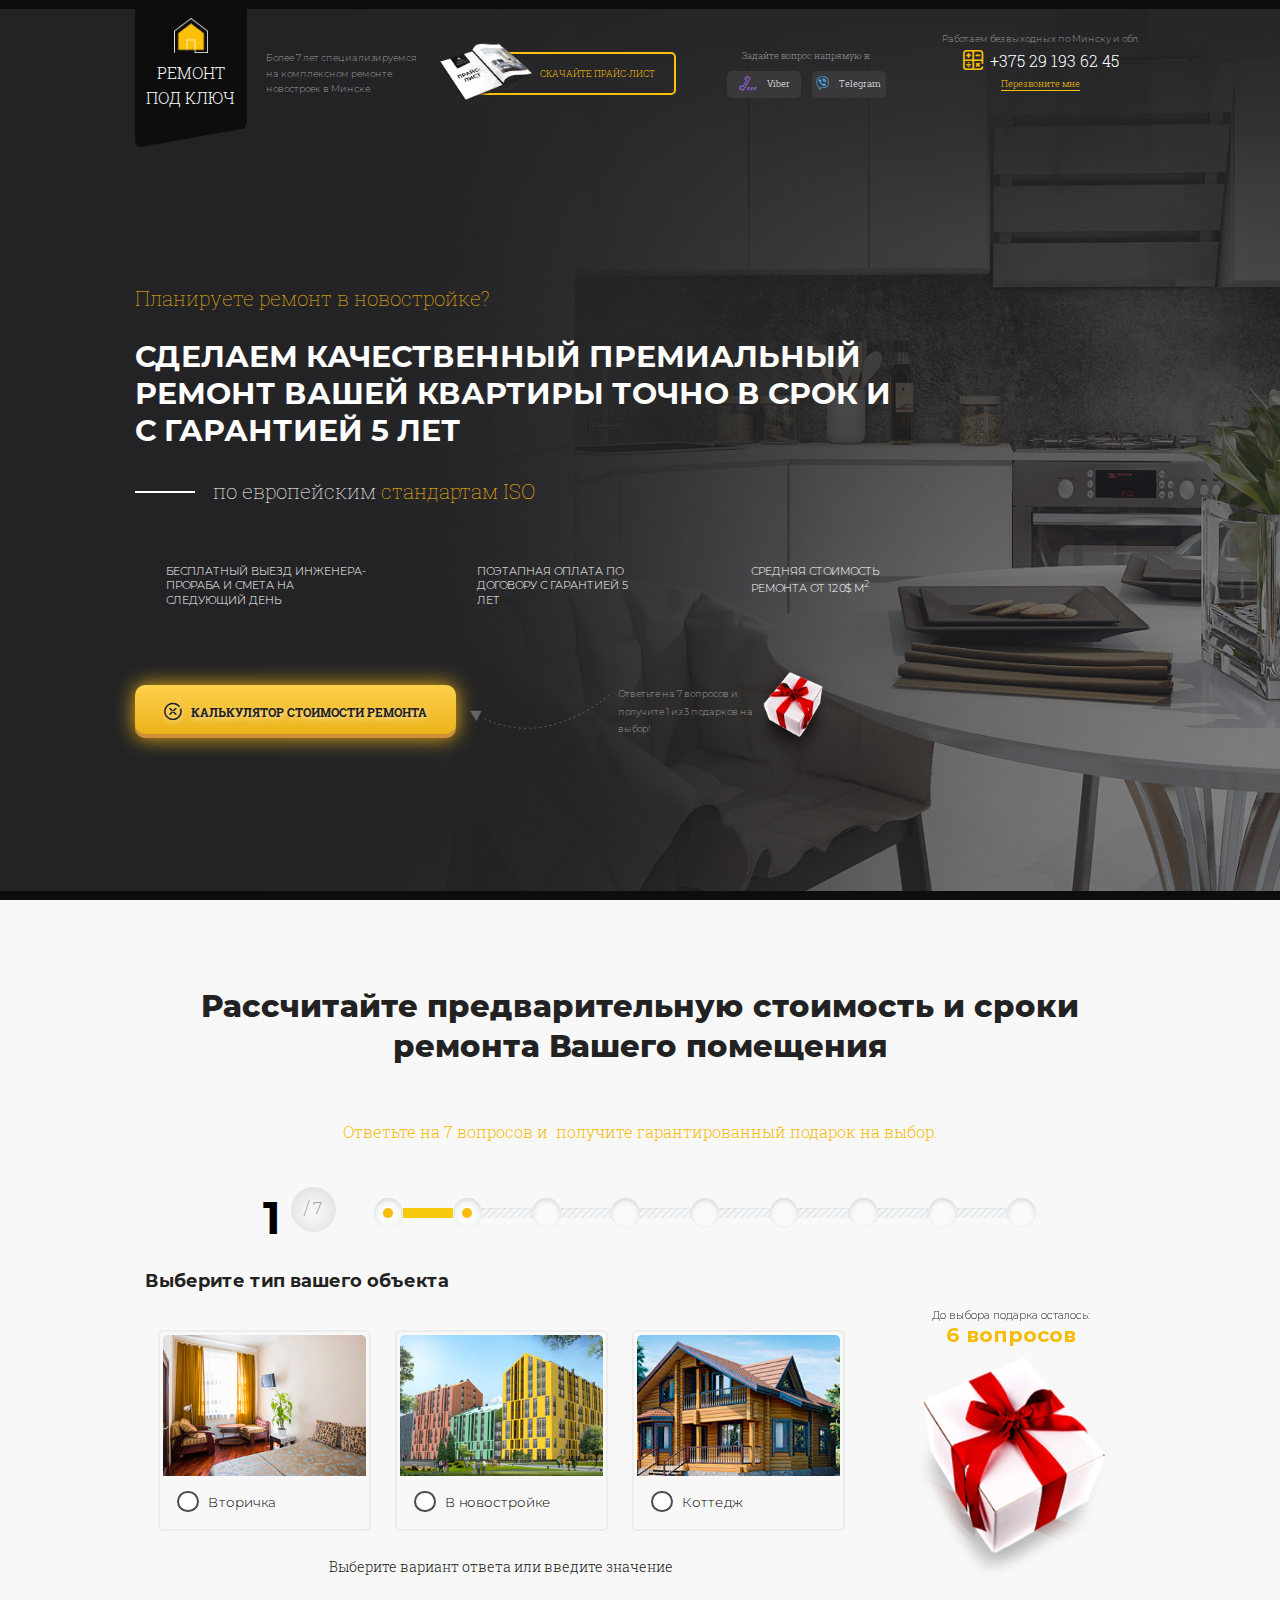
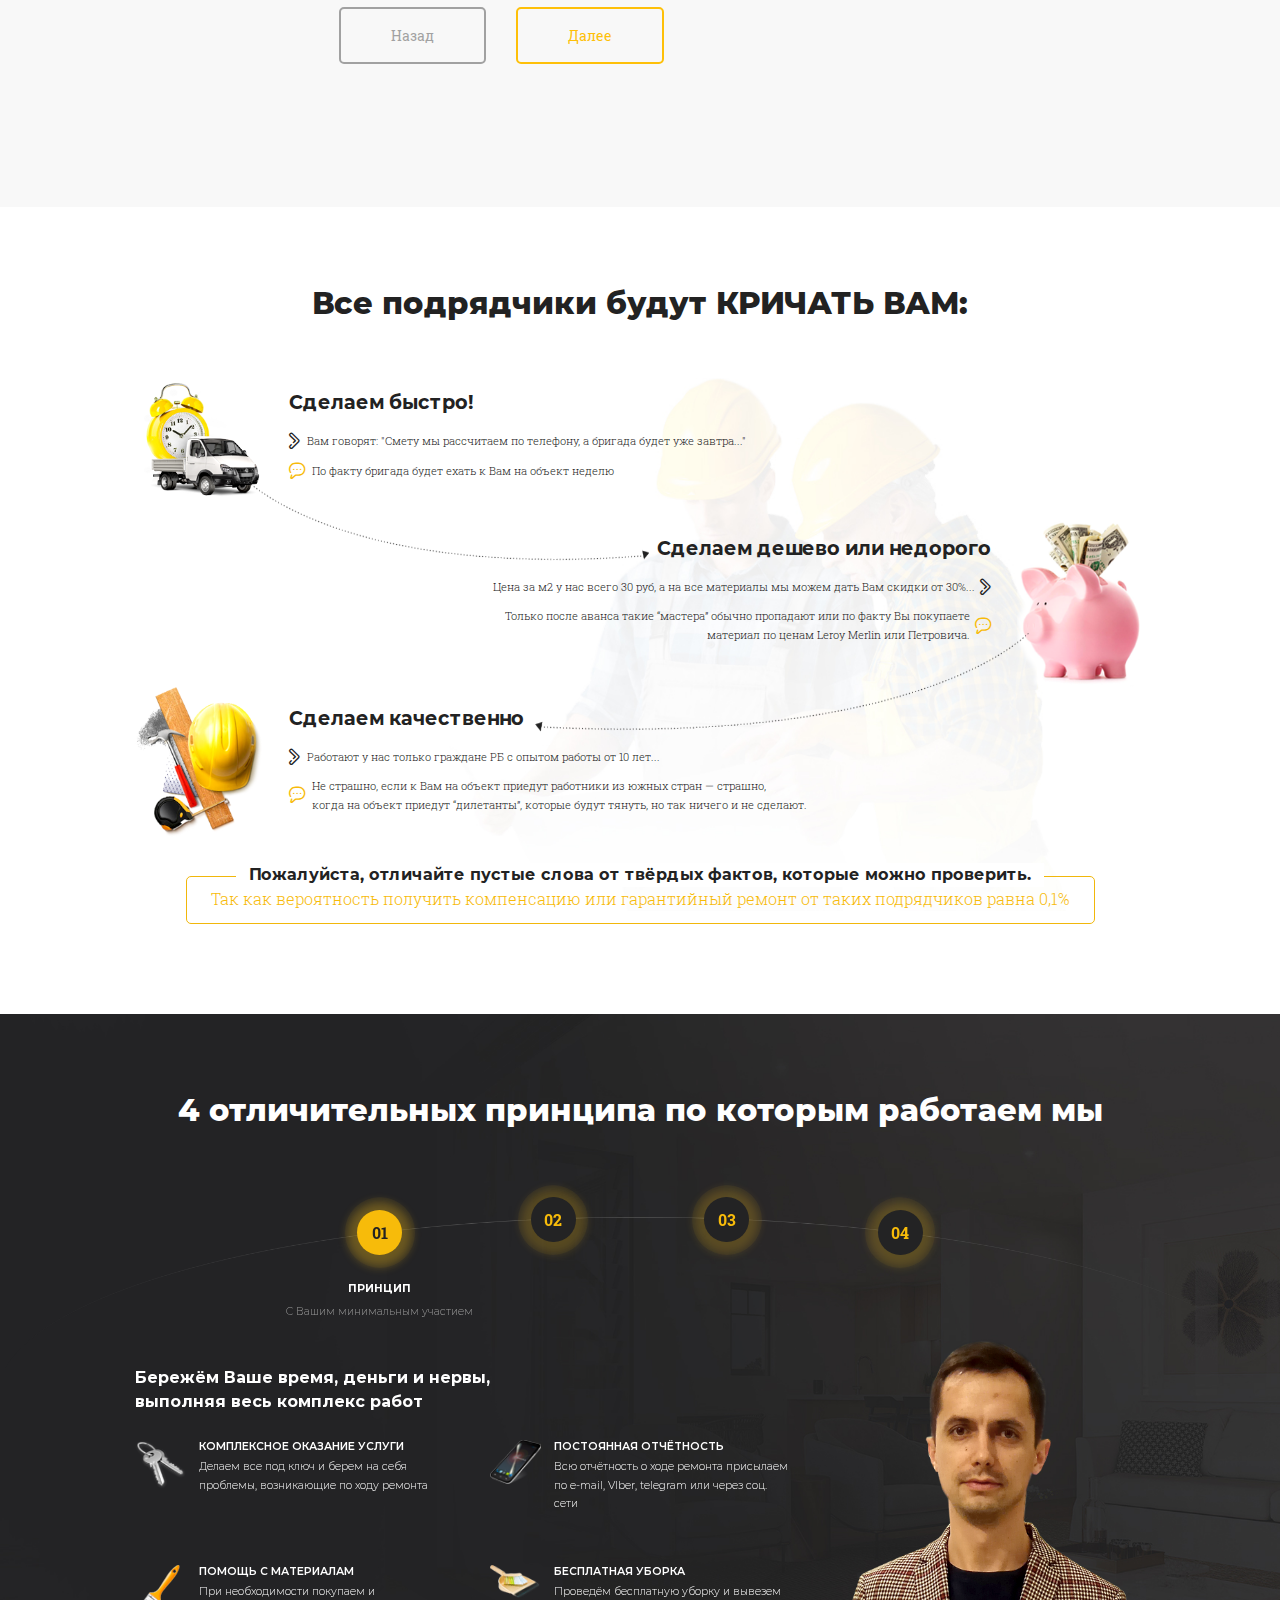
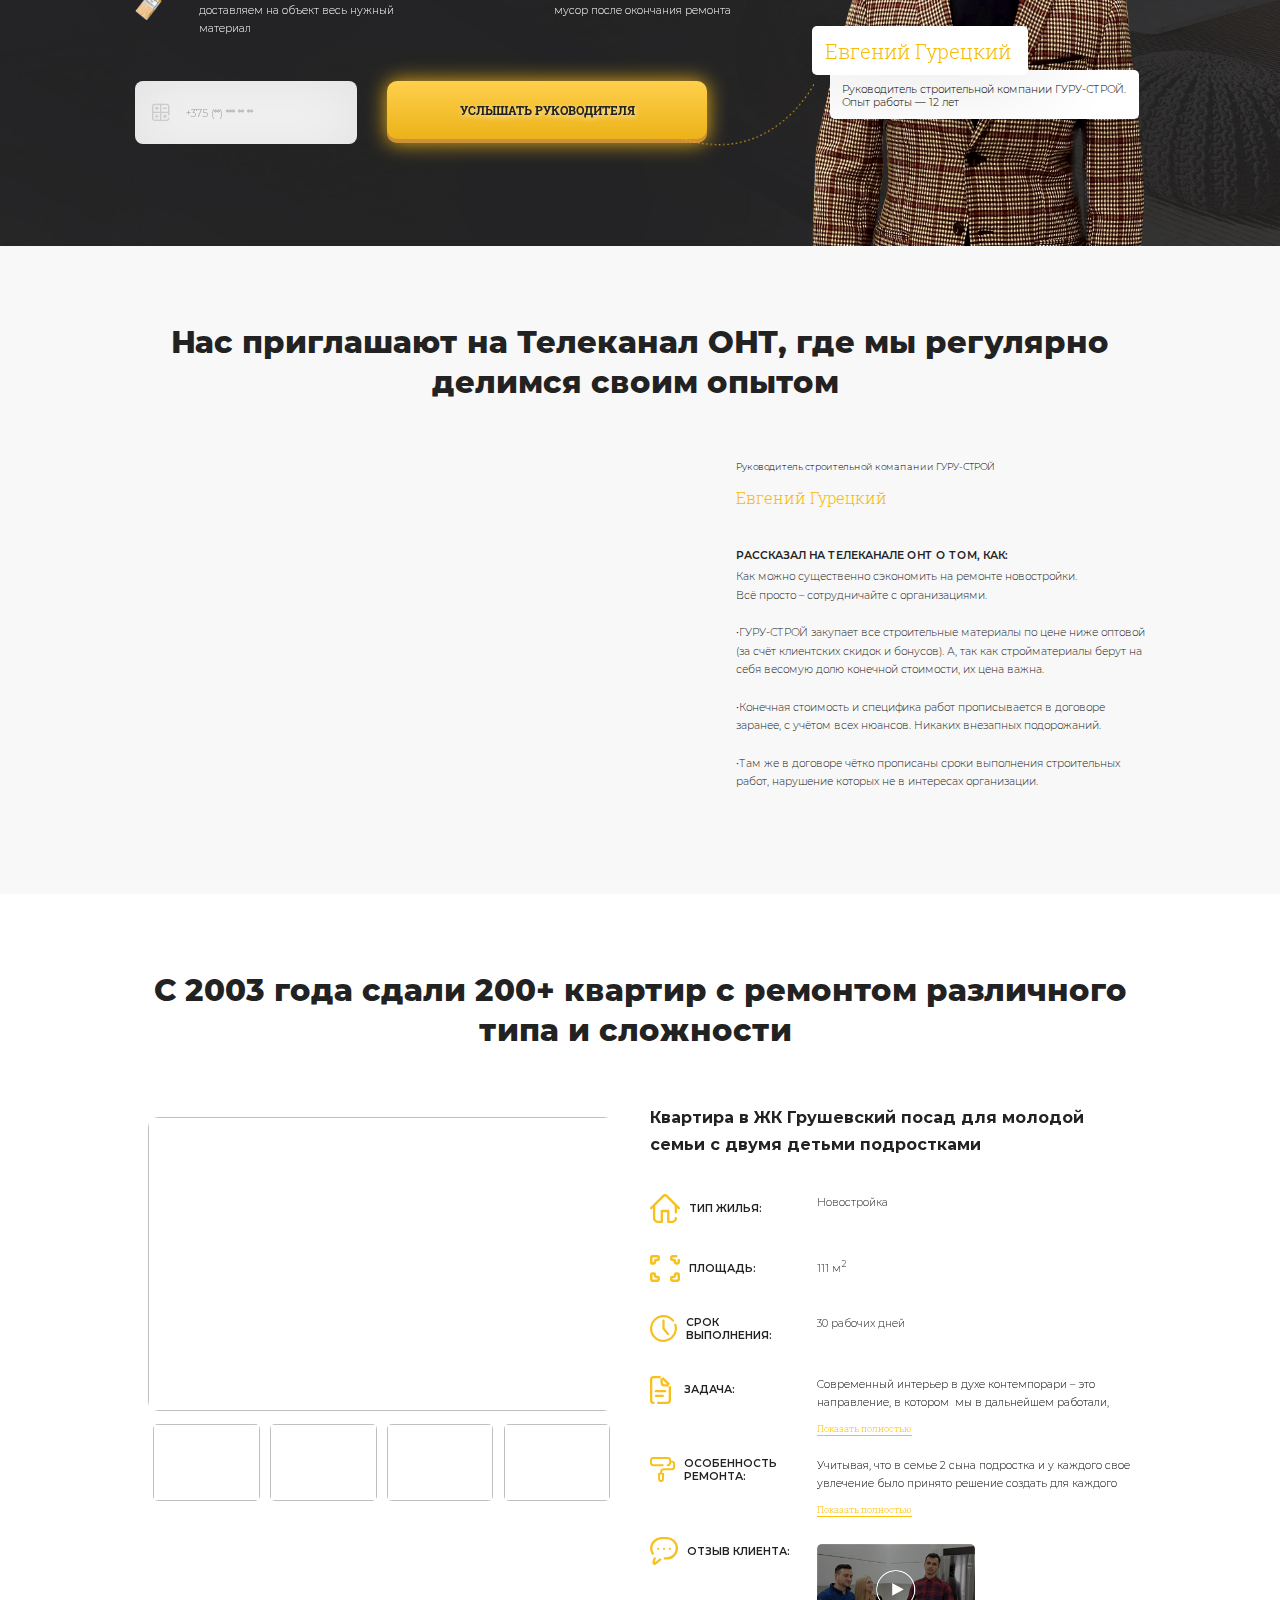
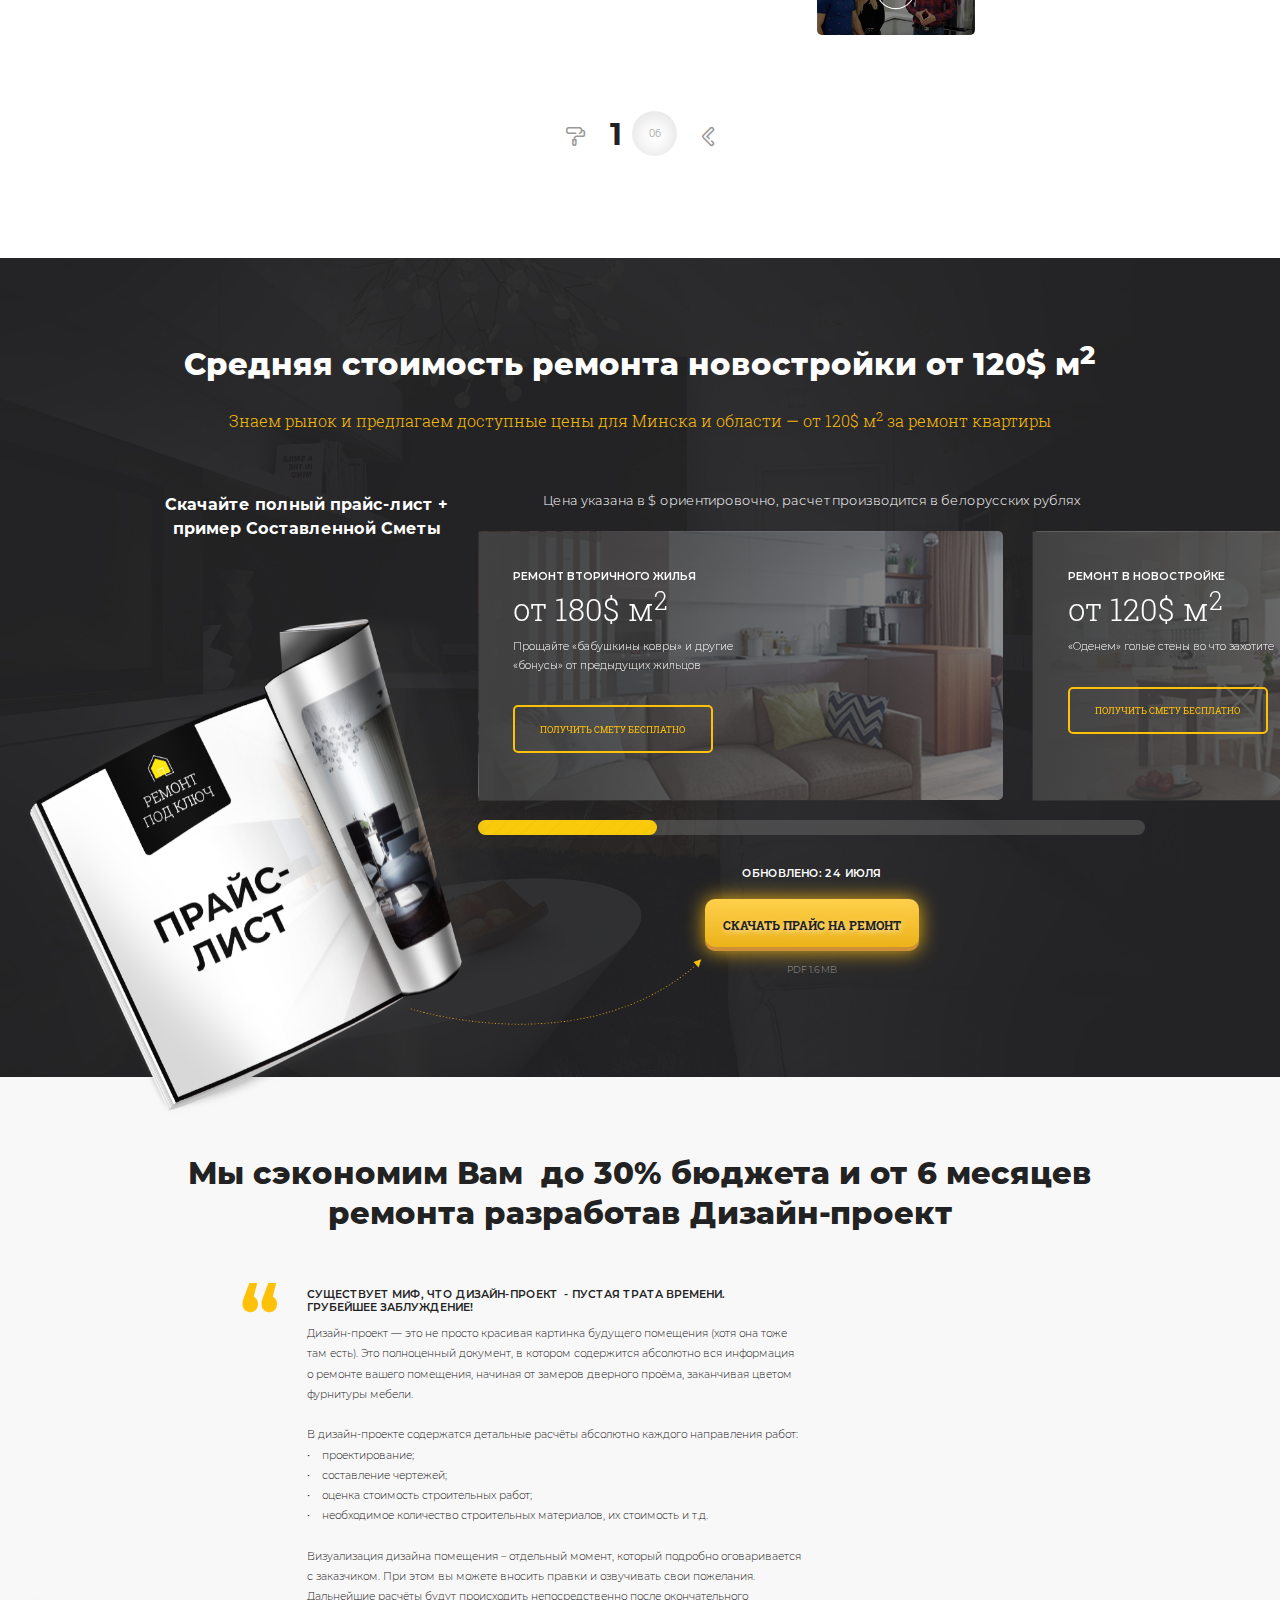
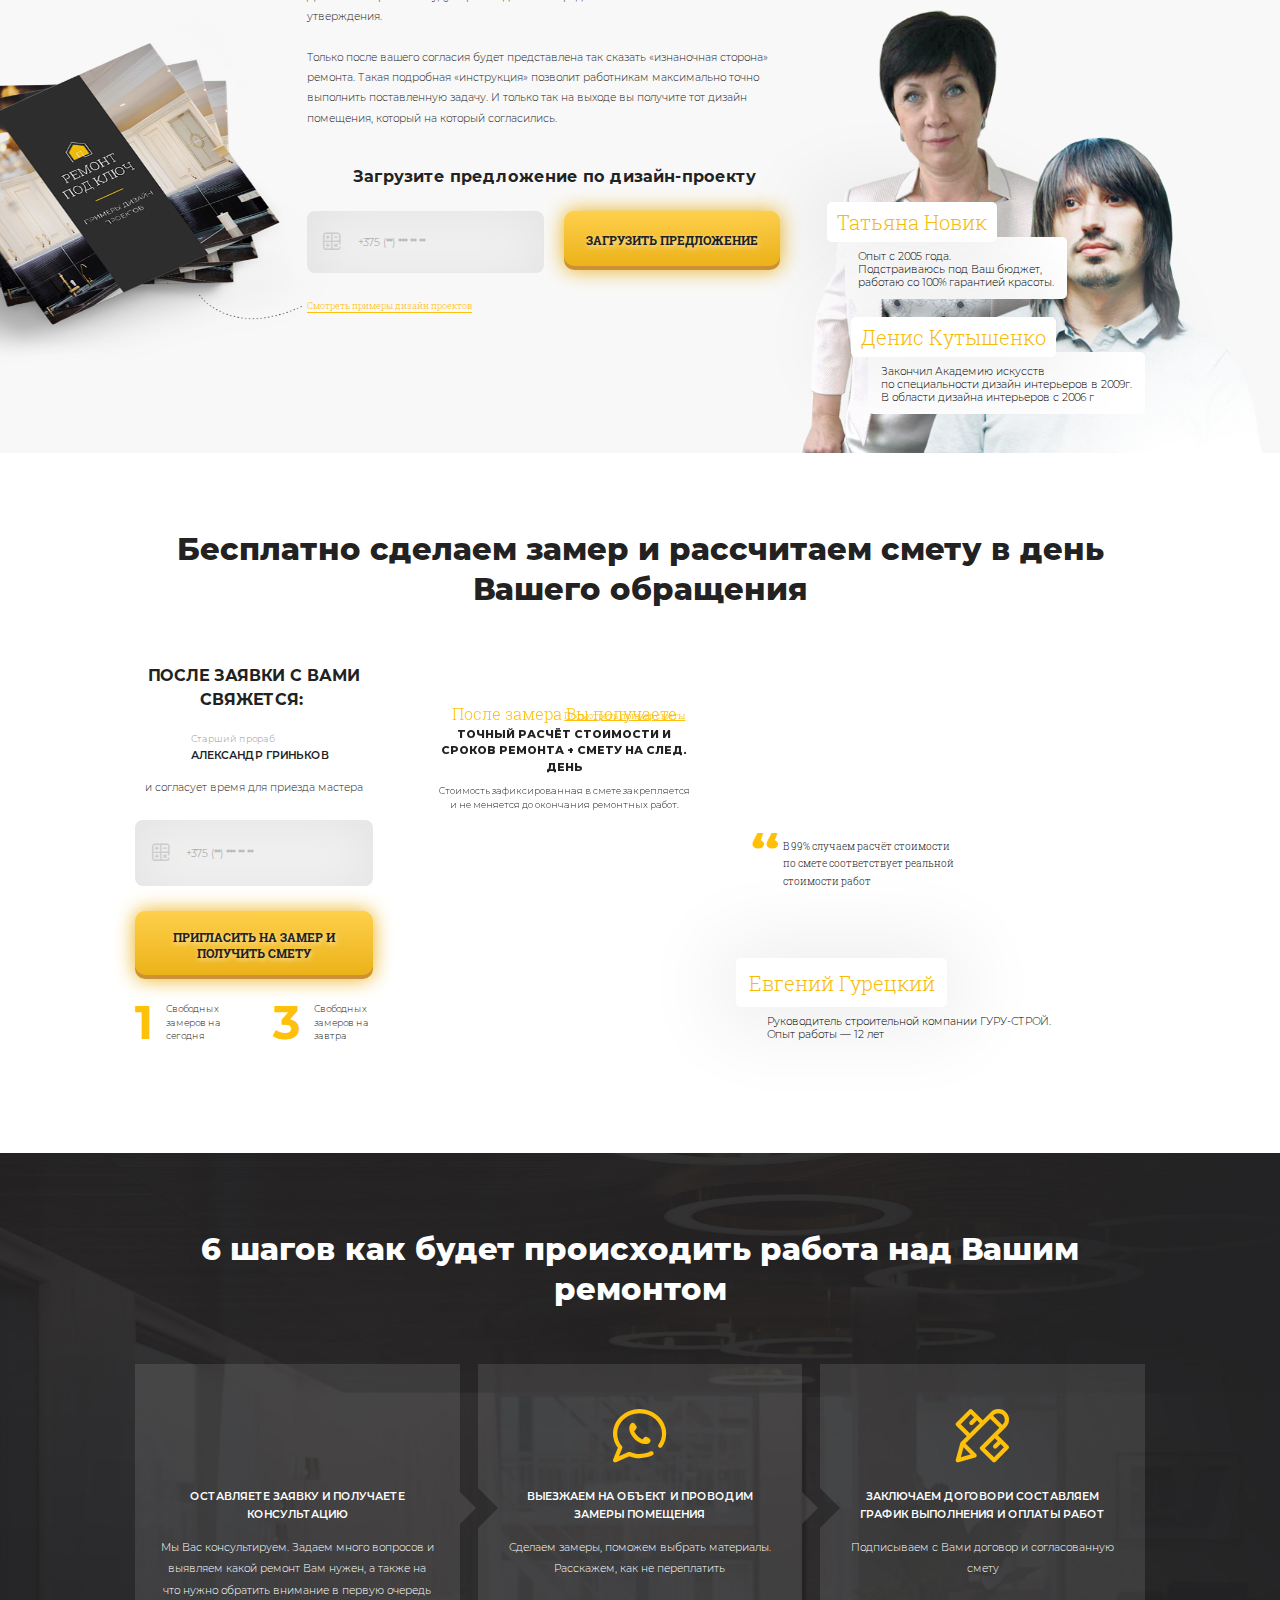
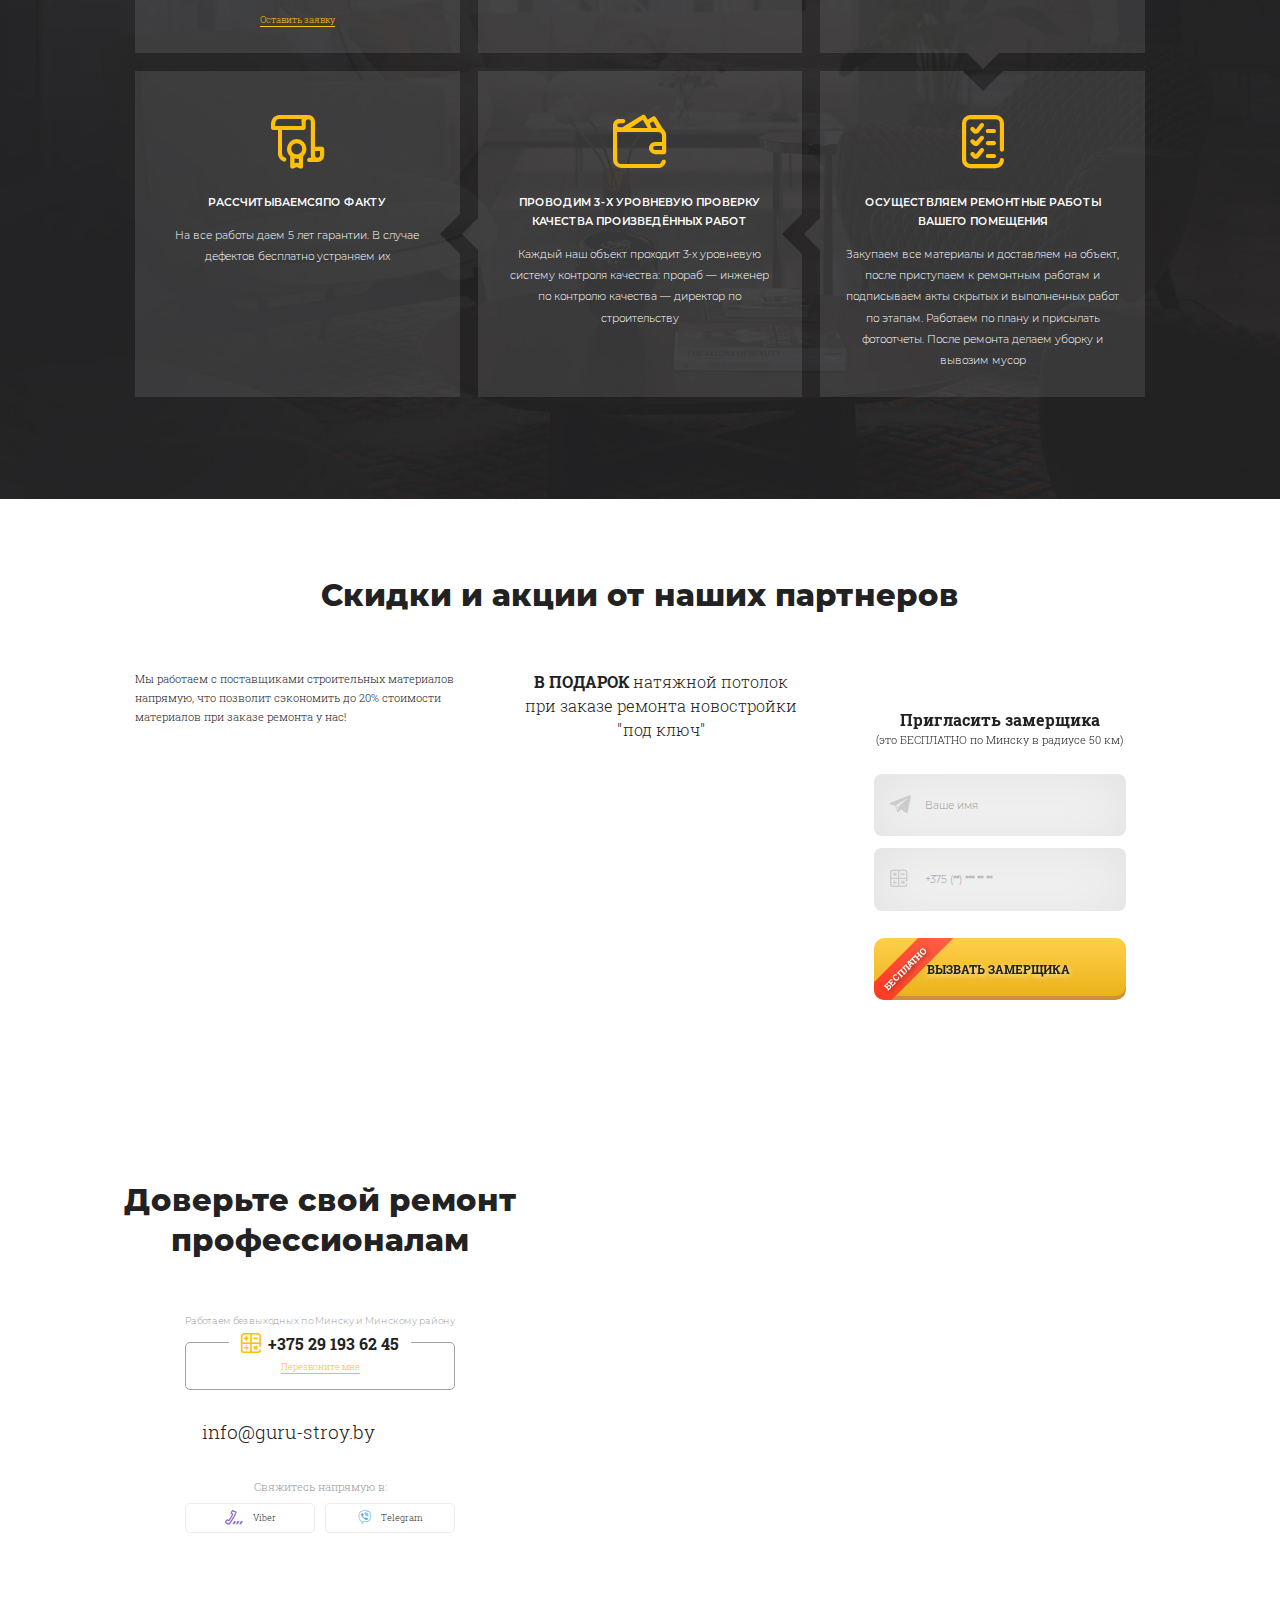
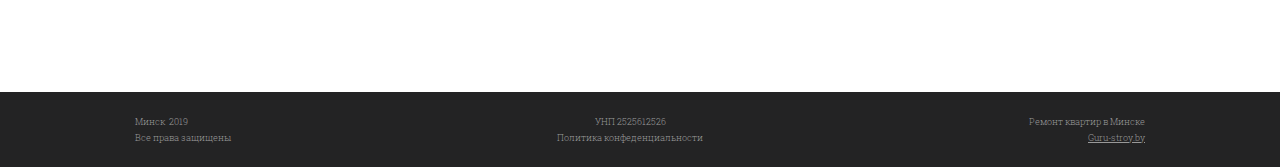
==== commit 6c39d5ab: "Add files via upload" ====
--- a/index.html
+++ b/index.html
@@ -1,1807 +1,3618 @@
-<!DOCTYPE html>
-<html lang="en">
-<head>
-    <meta charset="UTF-8">
-    <title>Title</title>
-    <meta name="viewport" content="width=device-width, initial-scale=1">
-    <link rel="stylesheet" href="fonts/stylesheet.css">
-    <link rel="stylesheet" href="fonts/ico-moon/style.css">
-    <link rel="stylesheet" href="css/slick.css">
-    <link rel="stylesheet" href="css/fotorama.css">
-    <link rel="stylesheet" href="css/jquery.fancybox.min.css">
-    <link rel="stylesheet" href="css/style.css">
-</head>
-<body>
-<div class="first-screen">
-    <div class="container">
-        <header class="header-inner">
-            <div class="header-inner-logo">
-                <div class="header-inner-logo-left">
-                    <img src="img/logo.png" alt="">
-                    <p class="header-inner-logo-left__text">ремонт<br>под ключ</p>
-                </div>
-                <div class="header-inner-logo-right">
-                    <p class="header-inner-logo-right__text">Более 7 лет специализируемся
-                        на комплексном ремонте
-                        новостроек в Минске
-                    </p>
-                </div>
-            </div>
-            <div class="header-inner-price">
-                <div class="header-inner-price__mockup">
-                    <img src="img/price_mockup.png" alt="">
-                </div>
-                <p class="header-inner-price__text">СКАЧАЙТЕ ПРАЙС-ЛИСТ</p>
-            </div>
-            <div class="header-inner-socials">
-                <div class="socials">
-                    <p class="socials__title">Задайте вопрос напрямую в:
-                    </p>
-                    <div class="socials-items">
-                        <div class="socials-items__item socials-items__item--viber">
-                            <span class="icon-viber"></span>
-                            <p>Viber</p>
-                        </div>
-                        <div class="socials-items__item socials-items__item--tg">
-                            <span class="icon-tg"></span>
-                            <p>Telegram</p>
-                        </div>
-                    </div>
-                </div>
-            </div>
-            <div class="header-inner-contacts">
-                <div class="contacts">
-                    <p class="contacts__title">
-                        Работаем без выходных по Минску и обл.
-                    </p>
-                    <div class="contacts-phone">
-                        <div class="contacts-phone__num">
-                            <span class="icon-Phones"></span>
-                            <a href="tel:+375291936245">+375 29 193 62 45</a>
-                        </div>
-                        <p class="contacts-phone__recall">
-                            Перезвоните мне
-                        </p>
-                    </div>
-                </div>
-            </div>
-        </header>
-        <div class="first-screen-content">
-            <p class="first-screen-content__uptitle">
-                Планируете ремонт в новостройке?
-            </p>
-            <h1>сделаем качественный премиальный
-                ремонт вашей квартиры точно в срок
-                и с гарантией 2 года</h1>
-            <p class="first-screen-content__desc">
-                по европейским <span>стандартам ISO</span>
-            </p>
-            <div class="first-screen-content-adv">
-                <div class="first-screen-content-adv__item">
-                    <img src="img/adv1.svg" alt="">
-                    <p>Бесплатный выезд инженера-
-                        прораба и смета на
-                        следующий день</p>
-                </div>
-                <div class="first-screen-content-adv__item">
-                    <img src="img/adv2.svg" alt="">
-                    <p>Поэтапная оплата
-                        по договору с
-                        гарантией 5 лет</p>
-                </div>
-                <div class="first-screen-content-adv__item">
-                    <img src="img/adv3.svg" alt="">
-                    <p>Адекватная
-                        стоимость работ,
-                        всего от 60 руб/м2</p>
-                </div>
-            </div>
-            <div class="btn-main-wrap">
-                <button class="btn btn-main">
-                    <span class="icon-calc"></span>Калькулятор стоимости ремонта
-                </button>
-                <div class="btn-main-present">
-                    <p>Ответьте на 6 вопросов
-                        и получите 1 из 3 подарков
-                        на выбор!</p>
-                    <img src="img/present.png" alt=""></div>
-            </div>
-        </div>
-    </div>
-</div>
-<section class="second-screen grey">
-    <div class="test">
-
-
-        <div class="container">
-            <div class="test-item__content form-before">
-                <div class="test-item__header">
-                    <h2 class="section-title section-title--black">Рассчитайте предварительную стоимость
-                        и сроки ремонта Вашего помещения</h2>
-                    <p class="test-item__desc">Ответьте на 6 вопросов и  получите гарантированный подарок на выбор.</p>
-
-                    <div class="test-item__progress">
-                        <div class="test-item__number">
-                            <span class="test-item__number-furst">01</span>
-                            <span class="test-item__number-all">/ 04</span>
-                            <span class="test-item__number-text">Почти готово!</span>
-                        </div>
-
-                        <div class="test__visual">
-
-                            <div class="test-circle test-circle-0 test-circle-active">
-                            </div>
-
-                            <div class="test-block test-block-0 test-block-active">
-                            </div>
-
-                            <div class="test-circle test-circle-1 test-circle-active">
-                            </div>
-
-                            <div class="test-block test-block-1">
-                            </div>
-
-                            <div class="test-circle test-circle-2">
-                            </div>
-
-                            <div class="test-block test-block-2">
-                            </div>
-
-                            <div class="test-circle test-circle-3">
-                            </div>
-
-                            <div class="test-block test-block-3">
-                            </div>
-
-                            <div class="test-circle test-circle-4">
-                            </div>
-
-                            <div class="test-block test-block-4">
-                            </div>
-
-                            <div class="test-circle test-circle-5">
-                            </div>
-
-                            <div class="test-block test-block-5">
-                            </div>
-
-                            <div class="test-circle test-circle-6">
-                            </div>
-
-                            <div class="test-block test-block-6">
-                            </div>
-
-                            <div class="test-circle test-circle-7">
-                            </div>
-
-                            <div class="test-block test-block-7">
-                            </div>
-
-                            <div class="test-circle test-circle-8">
-                            </div>
-
-                        </div>
-                    </div>
-
-                </div>
-
-                <div class="test__content">
-                    <div class="test__img">
-                        <p class="test__img-title">До выбора подарка осталось:</p>
-                        <span class="test__img-count"></span>
-                        <img src="img/present_big.png" alt="">
-
-                    </div>
-                    <div class="test-slider__wrap">
-                        <form action="#" id="testForm" method="POST">
-                            <input type="hidden" name="formname" value="quiz-form">
-                            <div class="test-slider">
-                                <div class="test-slider__item">
-                                    <h3 class="test-slider-title">
-                                        Выберите тип вашего объекта </h3>
-                                    <div class="test-slider__content">
-
-                                        <div class="test-slider__elem-min">
-                                            <label for="roofType-1">
-										    	   <span class="customRadio__img"
-                                                         style="background: url(img/item1_1.jpg) no-repeat center; background-size: cover;">
-										    	   </span>
-                                            </label>
-
-                                            <input type="radio" name="roofType" class="customRadio_radio"
-                                                   id="roofType-1" value="Вторичка">
-
-                                            <label for="roofType-1" class="customRadio_label">
-										    	   <span class="customRadio_label-cirkle">
-										    	   </span>
-                                                <span>Вторичка</span>
-                                            </label>
-                                        </div>
-
-                                        <div class="test-slider__elem-min">
-                                            <label for="roofType-2">
-										    	   <span class="customRadio__img"
-                                                         style="background: url(img/item1_2.jpg) no-repeat center; background-size: cover;">
-										    	   </span>
-                                            </label>
-
-                                            <input type="radio" name="roofType" class="customRadio_radio"
-                                                   id="roofType-2" value="В новостройке">
-
-                                            <label for="roofType-2" class="customRadio_label">
-										    	   <span class="customRadio_label-cirkle">
-										    	   </span>
-                                                <span>В новостройке</span>
-                                            </label>
-                                        </div>
-
-                                        <div class="test-slider__elem-min">
-                                            <label for="roofType-3">
-										    	   <span class="customRadio__img"
-                                                         style="background: url(img/item1_3.jpg) no-repeat center; background-size: cover;">
-										    	   </span>
-                                            </label>
-
-                                            <input type="radio" name="roofType" class="customRadio_radio"
-                                                   id="roofType-3" value="Котедж">
-
-                                            <label for="roofType-3" class="customRadio_label">
-										    	   <span class="customRadio_label-cirkle">
-										    	   </span>
-                                                <span>Котедж</span>
-                                            </label>
-                                        </div>
-                                    </div>
-
-                                    <div class="btn--wrap">
-                                        <button class="btn-test next-test">
-                                            <span>Далее</span>
-                                        </button>
-                                    </div>
-
-                                </div>
-                                <div class="test-slider__item">
-                                    <h3 class="test-slider-title test-slider-title-m">
-                                        Укажите количество комнат</h3>
-
-                                    <div class="test-slider__content">
-                                        <div class="test-slider__img">
-                                            <img src="img/item2_1.png"
-                                                 alt="">
-                                        </div>
-
-                                        <div class="test-slider__data">
-                                            <h4 class="test-slider__data-title">
-                                                Площадь, м <sup>2</sup>
-                                            </h4>
-                                            <div class="send-result-polzunok_wrap">
-                                                <label for="send-result-polzunok">м<sup>2</sup></label>
-                                                <input type="text" name="send-result-polzunok" id="send-result-polzunok"
-                                                       class="input-test"></div>
-                                            <div id="number-slider"></div>
-
-                                            <div class="test-slider__input">
-                                                <input type="checkbox" name="no" class="customRadio_radio" id="no">
-                                                <label for="no" class="customRadio_label customRadio_label-check">
-                                                    <span class="checkbox-item"></span>
-                                                    <span>Не помню</span>
-                                                </label>
-                                            </div>
-                                        </div>
-
-
-                                    </div>
-                                    <div class="btn--wrap">
-                                        <button class=" btn-test prev-test">
-                                            <span>Назад</span>
-                                        </button>
-                                        <button class="btn-test next-test">
-                                            <span>Далее</span>
-
-                                        </button>
-                                    </div>
-                                </div>
-                                <div class="test-slider__item">
-									<span class="question question-test" style="display: none;">
-										<svg xmlns="http://www.w3.org/2000/svg"
-                                             xmlns:xlink="http://www.w3.org/1999/xlink" width="24" height="20"
-                                             viewBox="0 0 24 20"><defs><g id="questionSvg"><g
-                                                transform="translate(-981 -631)"><path id="2twwa"
-                                                                                       d="M1005 641c0 5.523-4.991 10-11.149 10-2.263 0-4.368-.606-6.126-1.645l-5.773 1.541a.773.773 0 0 1-.79-.253.715.715 0 0 1-.068-.807l2.637-4.635a9.11 9.11 0 0 1-1.029-4.201c0-5.523 4.992-10 11.15-10 6.157 0 11.148 4.477 11.148 10zm-10.064 4.065c0-.592-.495-1.073-1.103-1.073-.609 0-1.104.481-1.104 1.073 0 .591.495 1.072 1.104 1.072.608 0 1.103-.48 1.103-1.072zm1.59-6.584c0-1.444-1.208-2.618-2.693-2.618-1.486 0-2.694 1.174-2.694 2.618 0 .46.384.833.857.833a.846.846 0 0 0 .856-.833c0-.525.44-.953.98-.953.541 0 .981.428.981.953 0 .653-.315.862-.791 1.179-.441.292-1.046.694-1.046 1.5v1.207c0 .46.384.833.857.833a.846.846 0 0 0 .856-.833v-1.12c.054-.045.155-.116.3-.213.575-.382 1.537-1.021 1.537-2.553z"></path></g></g></defs><use
-                                                xlink:href="#questionSvg"></use></svg>
-									</span>
-                                    <h3 class="test-slider-title">
-                                        Укажите ориентировочную площадь </h3>
-                                    <div class="test-slider__content">
-                                        <div class="test-slider__data test-slider__data--row">
-                                            <div class="test-slider__elem test-slider__elem-radio">
-                                                <input type="radio" name="orderRoof" class="customRadio_radio"
-                                                       id="orderRoof-3_1" value="1">
-
-                                                <label for="orderRoof-3_1"
-                                                       class="customRadio_label customRadio_label-fix">
-											   <span class="customRadio_label-cirkle">
-											   </span>
-                                                    <span>1</span>
-
-                                                </label>
-                                            </div>
-                                            <div class="test-slider__elem test-slider__elem-radio">
-                                                <input type="radio" name="orderRoof" class="customRadio_radio"
-                                                       id="orderRoof-3_2" value="2">
-
-                                                <label for="orderRoof-3_2"
-                                                       class="customRadio_label customRadio_label-fix">
-											   <span class="customRadio_label-cirkle">
-											   </span>
-                                                    <span>2</span>
-
-                                                </label>
-                                            </div>
-                                            <div class="test-slider__elem test-slider__elem-radio">
-                                                <input type="radio" name="orderRoof" class="customRadio_radio"
-                                                       id="orderRoof-3_3" value="3">
-
-                                                <label for="orderRoof-3_3"
-                                                       class="customRadio_label customRadio_label-fix">
-											   <span class="customRadio_label-cirkle">
-											   </span>
-                                                    <span>3</span>
-
-                                                </label>
-                                            </div>
-                                            <div class="test-slider__elem test-slider__elem-radio">
-                                                <input type="radio" name="orderRoof" class="customRadio_radio"
-                                                       id="orderRoof-3_4" value="4 и более">
-
-                                                <label for="orderRoof-3_4"
-                                                       class="customRadio_label customRadio_label-fix">
-											   <span class="customRadio_label-cirkle">
-											   </span>
-                                                    <span>4 и более</span>
-
-                                                </label>
-                                            </div>
-                                        </div>
-                                        <div class="test-slider__img test-slider__img--2">
-                                            <img src="img/room3.png" alt="">
-                                        </div>
-
-                                    </div>
-
-                                    <div class="btn--wrap">
-                                        <button class=" btn-test prev-test">
-                                            <span>Назад</span>
-                                        </button>
-                                        <button class=" btn-test next-test">
-                                            <span>Далее</span>
-                                        </button>
-                                    </div>
-
-                                </div>
-                                <div class="test-slider__item">
-                                    <h3 class="test-slider-title">
-                                        Выберите тип ремонта</h3>
-                                    <div class="test-slider__content">
-
-
-                                        <div class="test-slider__elem test-slider__elem-min">
-                                            <label for="construction-1">
-												   <span class="customRadio__img"
-                                                         style="background: url(img/item4_1.jpg) no-repeat center; background-size: cover;">
-												   </span>
-                                            </label>
-
-                                            <input type="radio" name="construction" class="customRadio_radio"
-                                                   id="construction-1" value="Капитальный">
-
-                                            <label for="construction-1" class="customRadio_label">
-												   <span class="customRadio_label-cirkle">
-												   </span>
-                                                <span>Капитальный</span>
-
-                                            </label>
-                                        </div>
-
-
-                                        <div class="test-slider__elem test-slider__elem-min">
-                                            <label for="construction-2">
-												   <span class="customRadio__img"
-                                                         style="background: url(img/item4_2.jpg) no-repeat center; background-size: cover;">
-												   </span>
-                                            </label>
-
-                                            <input type="radio" name="construction" class="customRadio_radio"
-                                                   id="construction-2" value="Косметический">
-
-                                            <label for="construction-2" class="customRadio_label">
-												   <span class="customRadio_label-cirkle">
-												   </span>
-                                                <span>Косметический</span>
-
-                                            </label>
-                                        </div>
-                                        <div class="test-slider__elem test-slider__elem-min">
-                                            <label for="construction-2">
-												   <span class="customRadio__img"
-                                                         style="background: url(img/item4_3.jpg) no-repeat center; background-size: cover;">
-												   </span>
-                                            </label>
-
-                                            <input type="radio" name="construction" class="customRadio_radio"
-                                                   id="construction-3" value="Стандартный">
-
-                                            <label for="construction-3" class="customRadio_label">
-												   <span class="customRadio_label-cirkle">
-												   </span>
-                                                <span>Стандартный</span>
-
-                                            </label>
-                                        </div>
-
-
-                                    </div>
-
-                                    <div class="btn--wrap">
-                                        <button class=" btn-test prev-test">
-                                            <span>Назад</span>
-                                        </button>
-                                        <button class="btn-test next-test">
-                                            <span>Далее</span>
-                                        </button>
-                                    </div>
-
-                                </div>
-                                <div class="test-slider__item">
-                                    <h3 class="test-slider-title">
-                                        Ремонт будем делать по дизайн-проекту? </h3>
-                                    <div class="test-slider__content">
-                                        <div class="test-slider__data">
-                                            <div class="test-slider__elem test-slider__elem-radio">
-                                                <input type="radio" name="orderRoof" class="customRadio_radio"
-                                                       id="orderRoof-5_1" value="Да у меня есть дизайн-проект">
-
-                                                <label for="orderRoof-5_1"
-                                                       class="customRadio_label customRadio_label-fix">
-											   <span class="customRadio_label-cirkle">
-											   </span>
-                                                    <span>Да у меня есть дизайн-проект</span>
-
-                                                </label>
-                                            </div>
-                                            <div class="test-slider__elem test-slider__elem-radio">
-                                                <input type="radio" name="orderRoof" class="customRadio_radio"
-                                                       id="orderRoof-5_2" value="Нет, без дизаайн-проекта">
-
-                                                <label for="orderRoof-5_2"
-                                                       class="customRadio_label customRadio_label-fix">
-											   <span class="customRadio_label-cirkle">
-											   </span>
-                                                    <span>Нет, без дизаайн-проекта</span>
-
-                                                </label>
-                                            </div>
-                                            <div class="test-slider__elem test-slider__elem-radio">
-                                                <input type="radio" name="orderRoof" class="customRadio_radio"
-                                                       id="orderRoof-5_3" value="Мне необходим дизайн-проект">
-
-                                                <label for="orderRoof-5_3"
-                                                       class="customRadio_label customRadio_label-fix">
-											   <span class="customRadio_label-cirkle">
-											   </span>
-                                                    <span>Мне необходим дизайн-проект</span>
-
-                                                </label>
-                                            </div>
-
-                                        </div>
-                                        <div class="test-slider__img test-slider__img--2">
-                                            <img src="img/img5.png" alt="">
-                                        </div>
-
-                                    </div>
-
-                                    <div class="btn--wrap">
-                                        <button class=" btn-test prev-test">
-                                            <span>Назад</span>
-                                        </button>
-                                        <button class="btn-test next-test">
-                                            <span>Далее</span>
-                                        </button>
-                                    </div>
-
-                                </div>
-                                <div class="test-slider__item">
-                                    <h3 class="test-slider-title">
-                                        Как скоро вам необходимо приступить к ремонту?</h3>
-                                    <div class="test-slider__content">
-                                        <div class="test-slider__data">
-                                            <div class="test-slider__elem test-slider__elem-radio">
-                                                <input type="radio" name="orderRoof" class="customRadio_radio"
-                                                       id="orderRoof-6_1" value="В течение недели">
-
-                                                <label for="orderRoof-6_1"
-                                                       class="customRadio_label customRadio_label-fix">
-											   <span class="customRadio_label-cirkle">
-											   </span>
-                                                    <span>В течение недели</span>
-
-                                                </label>
-                                            </div>
-                                            <div class="test-slider__elem test-slider__elem-radio">
-                                                <input type="radio" name="orderRoof" class="customRadio_radio"
-                                                       id="orderRoof-6_2" value="В течение месяца">
-
-                                                <label for="orderRoof-6_2"
-                                                       class="customRadio_label customRadio_label-fix">
-											   <span class="customRadio_label-cirkle">
-											   </span>
-                                                    <span>В течение месяца</span>
-
-                                                </label>
-                                            </div>
-                                            <div class="test-slider__elem test-slider__elem-radio">
-                                                <input type="radio" name="orderRoof" class="customRadio_radio"
-                                                       id="orderRoof-6_3" value="Мне необходим дизайн-проект">
-
-                                                <label for="orderRoof-6_3"
-                                                       class="customRadio_label customRadio_label-fix">
-											   <span class="customRadio_label-cirkle">
-											   </span>
-                                                    <span>Все зависит от цены</span>
-
-                                                </label>
-                                            </div>
-
-                                        </div>
-                                        <div class="test-slider__img test-slider__img--2">
-                                            <img src="img/img5.png" alt="">
-                                        </div>
-
-                                    </div>
-
-                                    <div class="btn--wrap">
-                                        <button class=" btn-test prev-test">
-                                            <span>Назад</span>
-                                        </button>
-                                        <button class="btn-test next-test">
-                                            <span>Далее</span>
-                                        </button>
-                                    </div>
-
-                                </div>
-                                <div class="test-slider__item">
-                                    <h3 class="test-slider-title">
-                                        Выберите Ваш подарок</h3>
-                                    <div class="test-slider__content">
-
-
-                                        <div class="test-slider__elem test-slider__elem-min">
-                                            <label for="present-1">
-												   <span class="customRadio__img"
-                                                         style="background: url(img/item7_1.jpg) no-repeat center; background-size: cover;">
-												   </span>
-                                            </label>
-
-                                            <input type="radio" name="construction" class="customRadio_radio"
-                                                   id="present-1" value="Капитальный">
-
-                                            <label for="present-1" class="customRadio_label">
-												   <span class="customRadio_label-cirkle">
-												   </span>
-                                                <span>Подарок 1</span>
-
-                                            </label>
-                                        </div>
-
-
-                                        <div class="test-slider__elem test-slider__elem-min">
-                                            <label for="present-2">
-												   <span class="customRadio__img"
-                                                         style="background: url(img/item7_1.jpg) no-repeat center; background-size: cover;">
-												   </span>
-                                            </label>
-
-                                            <input type="radio" name="construction" class="customRadio_radio"
-                                                   id="present-2" value="Косметический">
-
-                                            <label for="present-2" class="customRadio_label">
-												   <span class="customRadio_label-cirkle">
-												   </span>
-                                                <span>Подарок 2</span>
-
-                                            </label>
-                                        </div>
-                                        <div class="test-slider__elem test-slider__elem-min">
-                                            <label for="present-3">
-												   <span class="customRadio__img"
-                                                         style="background: url(img/item7_1.jpg) no-repeat center; background-size: cover;">
-												   </span>
-                                            </label>
-
-                                            <input type="radio" name="construction" class="customRadio_radio"
-                                                   id="present-3" value="Стандартный">
-
-                                            <label for="present-3" class="customRadio_label">
-												   <span class="customRadio_label-cirkle">
-												   </span>
-                                                <span>Подарок 3</span>
-
-                                            </label>
-                                        </div>
-
-
-                                    </div>
-
-                                    <div class="btn--wrap">
-                                        <button class=" btn-test prev-test">
-                                            <span>Назад</span>
-                                        </button>
-                                        <button class="btn-test next-test">
-                                            <span>Далее</span>
-                                        </button>
-                                    </div>
-
-                                </div>
-                                <div class="test-slider__item">
-                                    <div class="test-slider__item-end">
-                                        <div class="test-slider__item-end_inner">
-                                            <p class="test-slider__item-end__complete">
-                                                Готово!
-                                            </p>
-                                            <div class="test-slider__item-end__send">
-                                                <p class="test-slider__item-end__title">
-                                                    Куда отправить Вам рассчет?
-                                                </p>
-                                                <div class="test-slider__item-end__send__social">
-                                                    <div class="test-slider__num-item">
-
-                                                        <input type="radio" name="numbers" class="customRadio_radio"
-                                                               id="numbers-1" checked="" value="Viber" tabindex="0">
-
-                                                        <label for="numbers-1"
-                                                               class="customRadio_label customRadio_label-final">
-                                                            <span class="final-label"> <span
-                                                                    class="final-label__img"><span
-                                                                    class="icon-viber"></span></span>Viber</span>
-                                                            <span class="customRadio_label-cirkle">
-												   </span>
-                                                        </label>
-
-                                                    </div>
-                                                    <div class="test-slider__num-item">
-
-                                                        <input type="radio" name="numbers" class="customRadio_radio"
-                                                               id="numbers-2" checked="" value="Озвучить по телефону"
-                                                               tabindex="0">
-
-                                                        <label for="numbers-2"
-                                                               class="customRadio_label customRadio_label-final">
-                                                            <span class="final-label"> <span
-                                                                    class="final-label__img"><span
-                                                                    class="icon-Phones"></span></span>Озвучить по телефону</span>
-                                                            <span class="customRadio_label-cirkle">
-												   </span>
-                                                        </label>
-
-                                                    </div>
-                                                    <div class="test-slider__num-item">
-
-                                                        <input type="radio" name="numbers" class="customRadio_radio"
-                                                               id="numbers-3" checked="" value="Выслать по СМС"
-                                                               tabindex="0">
-
-                                                        <label for="numbers-3"
-                                                               class="customRadio_label customRadio_label-final">
-                                                            <span class="final-label"> <span
-                                                                    class="final-label__img"><img
-                                                                    src="http://krovmaster.by/wp-content/themes/krovmaster/assets/img/test/Mail.svg"
-                                                                    alt=""></span>По СМС</span>
-                                                            <span class="customRadio_label-cirkle">
-												   </span>
-                                                        </label>
-
-                                                    </div>
-
-                                                </div>
-                                            </div>
-                                            <div class="inputs_form">
-                                                <div class="quiz_tel_wrap"><span class="icon-Phones"></span><input
-                                                        class="quiz_tel" type="tel" id="tel"
-                                                        placeholder="+375 (**) *** ** **">
-                                                </div>
-                                                <button class="btn_quiz btn" type="submit">ПОЛУЧИТЬ РЕЗУЛЬТАТ РАССЧЕТА
-                                                </button>
-
-                                            </div>
-                                        </div>
-                                        <div class="quiz_mockup">
-                                            <img src="img/calc_mockup.png" alt="">
-                                        </div>
-                                    </div>
-                                </div>
-                            </div>
-                        </form>
-                    </div>
-                </div>
-            </div>
-        </div>
-    </div>
-</section>
-<section class="third-screen">
-    <div class="container">
-        <h2 class="section-title section-title--black">
-            Все подрядчики будут КРИЧАТЬ ВАМ:
-        </h2>
-        <div class="third-screen-content">
-            <div class="third-screen-content-row">
-                <div class="third-screen-content-row__img">
-                    <img src="img/3_1.png" alt="">
-                </div>
-                <div class="third-screen-content-row__text">
-                    <p class="third-screen-content-row__text__title">
-                        Сделаем быстро!
-                    </p>
-                    <div class="third-screen-content-row__text__item">
-                        <span class="icon-massage"></span>
-                        <p>Вам говорят: "Смету мы рассчитаем по телефону, а бригада будет уже завтра..."</p>
-                    </div>
-                    <div class="third-screen-content-row__text__item">
-                        <span class="icon-false"></span>
-                        <p>По факту бригада будет ехать к Вам на объект неделю.</p>
-                    </div>
-                </div>
-            </div>
-            <div class="third-screen-content-row third-screen-content-row--reverse">
-                <div class="third-screen-content-row__text">
-                    <p class="third-screen-content-row__text__title">
-                        Сделаем дешево или недорого
-                    </p>
-                    <div class="third-screen-content-row__text__item">
-                        <p>Цена за м2 у нас всего 30 руб, а на все материалы мы можем дать Вам скидки от 30%...</p>
-                        <span class="icon-massage"></span>
-                    </div>
-                    <div class="third-screen-content-row__text__item">
-                        <p>Только после аванса такие “мастера” обычно пропадают или по факту Вы покупаете<br>
-                            материал по ценам Leroy Merlin или Петровича.</p>
-                        <span class="icon-false"></span>
-                    </div>
-                </div>
-                <div class="third-screen-content-row__img">
-                    <img src="img/3_2.png" alt="">
-                </div>
-            </div>
-            <div class="third-screen-content-row">
-                <div class="third-screen-content-row__img">
-                    <img src="img/3_3.png" alt="">
-                </div>
-                <div class="third-screen-content-row__text">
-                    <p class="third-screen-content-row__text__title">
-                        Сделаем качественно
-                    </p>
-                    <div class="third-screen-content-row__text__item">
-                        <span class="icon-massage"></span>
-                        <p>Работают у нас только граждане РФ с опытом работы от 10 лет...</p>
-                    </div>
-                    <div class="third-screen-content-row__text__item">
-                        <span class="icon-false"></span>
-                        <p>Не страшно, если к Вам на объект приедут работники из южных стран — страшно,<br>
-                            когда на объект приедут “рукожопы”, которые будут тянуть, но так ничего и не сделают.</p>
-                    </div>
-                </div>
-            </div>
-            <div class="third-screen-content-desc">
-                <p class="third-screen-content-desc__title">Пожалуйста, отличайте пустые слова от твёрдых фактов,
-                    которые можно проверить.</p>
-                <p class="third-screen-content-desc__text">Так как вероятность получить компенсацию или гарантийный
-                    ремонт от таких подрядчиков равна 0,1%</p>
-            </div>
-        </div>
-    </div>
-</section>
-<section class="fourth-screen">
-    <div class="container">
-        <h2 class="section-title section-title--white">
-            4 отличительных принципа по которым работаем мы
-        </h2>
-        <div class="fourth-screen-navigation">
-            <div class="fourth-screen-navigation-inner">
-                <div class="navigation-item-wrap navigation-item-wrap--active">
-                    <p class="navigation-item-wrap__num">01</p>
-                    <div class="navigation-item-wrap__text">
-                        <p class="navigation-item-wrap__text__title">Принцип</p>
-                        <p class="navigation-item-wrap__text__desc">С Вашим минимальным участием</p>
-                    </div>
-                </div>
-                <div class="navigation-item-wrap">
-                    <p class="navigation-item-wrap__num ">02</p>
-                    <div class="navigation-item-wrap__text">
-                        <p class="navigation-item-wrap__text__title">Принцип</p>
-                        <p class="navigation-item-wrap__text__desc">Гарантии не на словах</p>
-                    </div>
-                </div>
-                <div class="navigation-item-wrap">
-                    <p class="navigation-item-wrap__num">03</p>
-                    <div class="navigation-item-wrap__text">
-                        <p class="navigation-item-wrap__text__title">Принцип</p>
-                        <p class="navigation-item-wrap__text__desc">Гарантии не на словах</p>
-                    </div>
-                </div>
-                <div class="navigation-item-wrap">
-                    <p class="navigation-item-wrap__num">04</p>
-                    <div class="navigation-item-wrap__text">
-                        <p class="navigation-item-wrap__text__title">Принцип</p>
-                        <p class="navigation-item-wrap__text__desc">С Вашим минимальным участием</p>
-                    </div>
-                </div>
-            </div>
-            <div class="fourth-screen-navigation__line"></div>
-        </div>
-        <div class="fourth-screen-tabs">
-            <div class="fourth-screen-tabs-item">
-                <div class="fourth-screen-tabs-item-left">
-                    <p class="fourth-screen-tabs-item-left__title">Бережём Ваше время, деньги и нервы,
-                        выполняя весь комплекс работ</p>
-                    <div class="fourth-screen-tabs-item-left-adv">
-                        <div class="fourth-screen-tabs-item-left-adv__item">
-                            <div class="fourth-screen-tabs-item-left-adv__item__img">
-                                <img src="img/4_1.png" alt="">
-                            </div>
-                            <div class="fourth-screen-tabs-item-left-adv__item__text">
-                                <p class="fourth-screen-tabs-item-left-adv__item__text__title">Комплексное оказание
-                                    услуги</p>
-                                <p class="fourth-screen-tabs-item-left-adv__item__text__desc">Делаем все под ключ и
-                                    берем
-                                    на себя
-                                    проблемы, возникающие по ходу ремонта</p>
-                            </div>
-                        </div>
-                        <div class="fourth-screen-tabs-item-left-adv__item">
-                            <div class="fourth-screen-tabs-item-left-adv__item__img">
-                                <img src="img/4_2.png" alt="">
-                            </div>
-                            <div class="fourth-screen-tabs-item-left-adv__item__text">
-                                <p class="fourth-screen-tabs-item-left-adv__item__text__title">Постоянная отчётность</p>
-                                <p class="fourth-screen-tabs-item-left-adv__item__text__desc">Всю отчётность о ходе
-                                    ремонта присылаем
-                                    по e-mail, VIber, telegram или через соц. сети</p>
-                            </div>
-                        </div>
-                        <div class="fourth-screen-tabs-item-left-adv__item">
-                            <div class="fourth-screen-tabs-item-left-adv__item__img">
-                                <img src="img/4_3.png" alt="">
-                            </div>
-                            <div class="fourth-screen-tabs-item-left-adv__item__text">
-                                <p class="fourth-screen-tabs-item-left-adv__item__text__title">Помощь с материалам</p>
-                                <p class="fourth-screen-tabs-item-left-adv__item__text__desc">При необходимости покупаем
-                                    и доставляем
-                                    на объект весь нужный материал</p>
-                            </div>
-                        </div>
-                        <div class="fourth-screen-tabs-item-left-adv__item">
-                            <div class="fourth-screen-tabs-item-left-adv__item__img">
-                                <img src="img/4_4.png" alt="">
-                            </div>
-                            <div class="fourth-screen-tabs-item-left-adv__item__text">
-                                <p class="fourth-screen-tabs-item-left-adv__item__text__title">Бесплатная уборка</p>
-                                <p class="fourth-screen-tabs-item-left-adv__item__text__desc">Проведём бесплатную уборку
-                                    и вывезем
-                                    мусор после окончания ремонта</p>
-                            </div>
-                        </div>
-                    </div>
-                    <div class="fourth-screen-tabs-item-left-row">
-                        <div class="fourth-screen-tabs-item-left-row-input">
-                            <div class="quiz_tel_wrap"><span class="icon-Phones"></span><input
-                                    class="quiz_tel" type="tel" id="tel2"
-                                    placeholder="+375 (**) *** ** **">
-                            </div>
-                        </div>
-                        <div class="fourth-screen-tabs-item-left-row-btn">
-                            <div class="btn">
-                                Услышать руководителя
-                            </div>
-                        </div>
-                    </div>
-                </div>
-                <div class="fourth-screen-tabs-item-right">
-
-                    <div class="fourth-screen-tabs-item-right-guy__img">
-                        <img src="img/dir.png" alt="">
-                    </div>
-                    <div class="guy guy-tab">
-                        <p class="guy__name">Евгений Герман</p>
-                        <p class="guy__work">Руководитель строительной компании ГуруСтрой.<br>
-                            Опыт работы — 12 лет</p>
-                    </div>
-                </div>
-            </div>
-            <div class="fourth-screen-tabs-item">
-                <div class="fourth-screen-tabs-item-left">
-                    <p class="fourth-screen-tabs-item-left__title">Тройная гарантия не на словах —
-                        всё прописано в договоре и смете</p>
-                    <div class="fourth-screen-tabs-item-left-adv">
-                        <div class="fourth-screen-tabs-item-left-adv__item">
-                            <div class="fourth-screen-tabs-item-left-adv__item__img">
-                                <img src="img/4_5.png" alt="">
-                            </div>
-                            <div class="fourth-screen-tabs-item-left-adv__item__text">
-                                <p class="fourth-screen-tabs-item-left-adv__item__text__title">Гарантия сроков</p>
-                                <p class="fourth-screen-tabs-item-left-adv__item__text__desc">Если срываем сроки, платим
-                                    пеню в
-                                    размере 0,5% за каждый день просрочки</p>
-                            </div>
-                        </div>
-                        <div class="fourth-screen-tabs-item-left-adv__item">
-                            <div class="fourth-screen-tabs-item-left-adv__item__img">
-                                <img src="img/4_6.png" alt="">
-                            </div>
-                            <div class="fourth-screen-tabs-item-left-adv__item__text">
-                                <p class="fourth-screen-tabs-item-left-adv__item__text__title">Гарантия на ремонт - 5
-                                    лет</p>
-                                <p class="fourth-screen-tabs-item-left-adv__item__text__desc">Гарантия на материалы от
-                                    производителя —
-                                    5 лет</p>
-                            </div>
-                        </div>
-                        <div class="fourth-screen-tabs-item-left-adv__item">
-                            <div class="fourth-screen-tabs-item-left-adv__item__img">
-                                <img src="img/4_7.png" alt="">
-                            </div>
-                            <div class="fourth-screen-tabs-item-left-adv__item__text">
-                                <p class="fourth-screen-tabs-item-left-adv__item__text__title">Гарантия честной цены</p>
-                                <p class="fourth-screen-tabs-item-left-adv__item__text__desc">Стоимость работы
-                                    просчитывается в смете,
-                                    которую подписываем мы с Вами в договоре</p>
-                            </div>
-                        </div>
-                        <div class="fourth-screen-tabs-item-left-adv__item">
-                            <div class="fourth-screen-tabs-item-left-adv__item__img">
-                                <img src="img/4_8.png" alt="">
-                            </div>
-                            <div class="fourth-screen-tabs-item-left-adv__item__text">
-                                <p class="fourth-screen-tabs-item-left-adv__item__text__title">КАЧЕСТВО И ГАРАНТИЯ
-                                    МАТЕРИАЛОВ</p>
-                                <p class="fourth-screen-tabs-item-left-adv__item__text__desc">Применяем современные,
-                                    надёжные и
-                                    экологически чистые материалы, опробованные
-                                    нами и положительно зарекомендовавшие себя
-                                    на практике! Бесплатно консультируем по
-                                    материалам и производителям, а также берем
-                                    закупку материалов на себя - привезем все, что
-                                    нужно: вам не придется переплачивать и тратить
-                                    время на покупку материалов</p>
-                            </div>
-                        </div>
-                    </div>
-
-                </div>
-                <div class="fourth-screen-tabs-item-right">
-                    <div class="fourth-screen-tabs-item-right__img">
-                        <img src="img/smeta.png" alt="">
-                    </div>
-                    <a class="fourth-screen-tabs-item-right__link">
-                        Посмотреть пример сметы
-                    </a>
-                </div>
-            </div>
-            <div class="fourth-screen-tabs-item">
-                <div class="fourth-screen-tabs-item-left">
-                    <p class="fourth-screen-tabs-item-left__title">Собственные проверенные бригады, укомплектованные
-                        профессиональным строительным инструментом</p>
-                    <div class="fourth-screen-tabs-item-left-adv">
-                        <div class="fourth-screen-tabs-item-left-adv__item">
-                            <div class="fourth-screen-tabs-item-left-adv__item__img">
-                                <img src="img/4_9.png" alt="">
-                            </div>
-                            <div class="fourth-screen-tabs-item-left-adv__item__text">
-                                <p class="fourth-screen-tabs-item-left-adv__item__text__title">Узкопрофильные
-                                    специалисты</p>
-                                <p class="fourth-screen-tabs-item-left-adv__item__text__desc">В нашей команде нет
-                                    универсальных
-                                    специалистов, каждый занимается своим
-                                    делом и хорошо его знает</p>
-                            </div>
-                        </div>
-                        <div class="fourth-screen-tabs-item-left-adv__item">
-                            <div class="fourth-screen-tabs-item-left-adv__item__img">
-                                <img src="img/4_10.png" alt="">
-                            </div>
-                            <div class="fourth-screen-tabs-item-left-adv__item__text">
-                                <p class="fourth-screen-tabs-item-left-adv__item__text__title">Собственное
-                                    оборудование</p>
-                                <p class="fourth-screen-tabs-item-left-adv__item__text__desc">Общая стоимость всего
-                                    оборудования более
-                                    100 тус руб</p>
-                            </div>
-                        </div>
-                        <div class="fourth-screen-tabs-item-left-adv__item">
-                            <div class="fourth-screen-tabs-item-left-adv__item__img">
-                                <img src="img/4_11.png" alt="">
-                            </div>
-                            <div class="fourth-screen-tabs-item-left-adv__item__text">
-                                <p class="fourth-screen-tabs-item-left-adv__item__text__title">Профессиональные
-                                    бригады</p>
-                                <p class="fourth-screen-tabs-item-left-adv__item__text__desc">Над каждым объектом
-                                    работает команда
-                                    минимум из 5 человек: прораб, отделочник,
-                                    сантехник, электрик, подсобник</p>
-                            </div>
-                        </div>
-                        <div class="fourth-screen-tabs-item-left-adv__item">
-                            <div class="fourth-screen-tabs-item-left-adv__item__img">
-                                <img src="img/4_12.png" alt="">
-                            </div>
-                            <div class="fourth-screen-tabs-item-left-adv__item__text">
-                                <p class="fourth-screen-tabs-item-left-adv__item__text__title">Ежегодное обучение и
-                                    переаттестация</p>
-                                <p class="fourth-screen-tabs-item-left-adv__item__text__desc">Каждый работник проходит
-                                    переатестацию и
-                                    обучение минимум раз в год</p>
-                            </div>
-                        </div>
-                    </div>
-
-                </div>
-                <div class="fourth-screen-tabs-item-right">
-                    <div class="fourth-screen-tabs-item-right__img fourth-screen-tabs-item-right__img--kit"><img
-                            src="img/kit.png" alt=""></div>
-                </div>
-            </div>
-            <div class="fourth-screen-tabs-item">
-                <div class="fourth-screen-tabs-item-left">
-
-                    <p class="fourth-screen-tabs-item-left__title">Знаем рынок и предлагаем доступные цены
-                        для Минска и области — от 65 руб/м2</p>
-                    <div class="fourth-screen-tabs-item-left-price">
-                        <p class="fourth-screen-tabs-item-left-price__title">
-                            Обновлено: 24 марта
-                        </p>
-                        <div class="fourth-screen-tabs-item-left-price__button ">
-                            <div class="fourth-screen-tabs-item-left-price__button__inner btn">
-                                СКАЧАТЬ ПРАЙС НА РЕМОНТ
-                            </div>
-                        </div>
-                        <p class="fourth-screen-tabs-item-left-price__size">
-                            PDF 1.6 MB
-                        </p>
-                        <div class="fourth-screen-tabs-item-left-price__mockup">
-                            <img src="img/price_big.png" alt="">
-                        </div>
-                    </div>
-
-
-                </div>
-                <div class="fourth-screen-tabs-item-right fourth-screen-tabs-item-right--kit">
-                    <div class="fourth-screen-tabs-item-right__img fourth-screen-tabs-item-right__img--map">
-                        <img src="img/map.png" alt="">
-                    </div>
-                </div>
-            </div>
-        </div>
-    </div>
-</section>
-<section class="fifth-screen grey">
-    <div class="container">
-        <h2 class="section-title section-title--black">
-            Нас приглашают на Телеканал ОНТ, где мы
-            регулярно делимся своим опытом 
-        </h2>
-        <div class="video-block">
-            <div class="video-block__left">
-                <div class="video-block__left__item">
-                    <iframe width="560" height="315" src="https://www.youtube.com/embed/2V4R_Pgvw2I" frameborder="0"
-                            allow="accelerometer; autoplay; encrypted-media; gyroscope; picture-in-picture"
-                            allowfullscreen></iframe>
-                </div>
-            </div>
-            <div class="video-block__right">
-                <div class="video-block__right__header">
-                    <p class="video-block__right__header__desc">Руководитель строительной комапании ГУРУ-СТРОЙ</p>
-                    <p class="video-block__right__header__title">Евгений Герман</p></div>
-                <div class="video-block__right__content">
-                    <p class="video-block__right__content__title">Рассказал на телеканале ОНТ о том</p>
-                    <p class="video-block__right__content__text">
-                        Lorem ipsum dolor sit amet, consectetur adipisicing elit, sed do eiusmod tempor incididunt ut
-                        labore et dolore magna aliqua. Ut enim ad minim veniam, quis nostrud exercitation ullamco
-                        laboris nisi ut aliquip ex ea commodo consequat.<br><br>
-                        Duis aute irure dolor in reprehenderit in voluptate velit esse cillum dolore eu fugiat nulla
-                        pariatur. Excepteur sint occaecat cupidatat non proident, sunt in culpa qui officia deserunt
-                        mollit anim id est laborum. Lorem ipsum dolor sit amet, consectetur adipisicing elit, sed do
-                        eiusmod tempor incididunt ut labore et dolore magna aliqua. Ut enim ad minim veniam, quis
-                        nostrud exercitation ullamco laboris nisi ut aliquip ex ea commodo consequat. Duis aute irure
-                        dolor in reprehenderit in voluptate velit esse cillum dolore eu fugiat nulla pariatur.
-                    </p>
-                </div>
-
-            </div>
-        </div>
-    </div>
-</section>
-<section class="sixth-screen">
-    <div class="container">
-        <h2 class="section-title section-title--black">
-            C 2003 года сдали 200+ квартир с ремонтом
-            различного типа и сложности 
-        </h2>
-        <div class="project-block-wrap">
-            <div class="project-block">
-                <div class="project-block__gallery">
-                    <div class="fotorama"
-
-                         data-nav="thumbs">
-                        <a href="img/project1_1.jpg"><img src="img/project1_1_thumb.jpg" alt=""></a>
-                        <a href="img/project1_1.jpg"><img src="img/project1_1_thumb.jpg" alt=""></a>
-                        <a href="img/project1_1.jpg"><img src="img/project1_1_thumb.jpg" alt=""></a>
-                        <a href="img/project1_1.jpg"><img src="img/project1_1_thumb.jpg" alt=""></a>
-                        <a href="img/project1_1.jpg"><img src="img/project1_1_thumb.jpg" alt=""></a>
-                        <a href="img/project1_1.jpg"><img src="img/project1_1_thumb.jpg" alt=""></a>
-
-                    </div>
-                </div>
-                <div class="project-block-info">
-                    <p class="project-block-info__title">Ремонтно-отделочные работыпод ключ по
-                        ул. Маяковского 12 Минск</p>
-                    <div class="project-block-info-table">
-                        <div class="project-block-info-table__row">
-                            <div class="project-block-info-table__row__left">
-                                <div class="project-block-info-table__row__left__ico">
-                                    <img src="img/table1.svg" alt="">
-                                </div>
-                                <p class="project-block-info-table__row__left__title">
-                                    Тип жилья:
-                                </p>
-                            </div>
-                            <div class="project-block-info-table__row__right">
-                                <div class="project-block-info-table__row__right__desc"><p
-                                        class="project-block-info-table__row__right__desc__text">Новостройка</p></div>
-                            </div>
-                        </div>
-                        <div class="project-block-info-table__row">
-                            <div class="project-block-info-table__row__left">
-                                <div class="project-block-info-table__row__left__ico">
-                                    <img src="img/table2.svg" alt="">
-                                </div>
-                                <p class="project-block-info-table__row__left__title">
-                                    Площадь:
-                                </p>
-                            </div>
-                            <div class="project-block-info-table__row__right">
-                                <div class="project-block-info-table__row__right__desc"><p
-                                        class="project-block-info-table__row__right__desc__text">125 м<sup>2</sup></p>
-                                </div>
-                            </div>
-                        </div>
-                        <div class="project-block-info-table__row">
-                            <div class="project-block-info-table__row__left">
-                                <div class="project-block-info-table__row__left__ico">
-                                    <img src="img/table3.svg" alt="">
-                                </div>
-                                <p class="project-block-info-table__row__left__title">
-                                    Срок выполнения:
-                                </p>
-                            </div>
-                            <div class="project-block-info-table__row__right">
-                                <div class="project-block-info-table__row__right__desc"><p
-                                        class="project-block-info-table__row__right__desc__text">30 рабочих дней</p>
-                                </div>
-                            </div>
-                        </div>
-                        <div class="project-block-info-table__row">
-                            <div class="project-block-info-table__row__left">
-                                <div class="project-block-info-table__row__left__ico">
-                                    <img src="img/table4.svg" alt="">
-                                </div>
-                                <p class="project-block-info-table__row__left__title">
-                                    задача:
-                                </p>
-                            </div>
-                            <div class="project-block-info-table__row__right">
-                                <div class="project-block-info-table__row__right__desc"><p
-                                        class="project-block-info-table__row__right__desc__text">Lorem ipsum dolor sit
-                                    amet,
-                                    consectetur adipisicing elit, sed eiusmod tempor incididunt ut labore et dolore
-                                    magna
-                                    aliqua.</p>
-                                    <div class="project-block-info-table__row__right__desc__link">
-                                        Показать полностью
-                                    </div>
-                                </div>
-                            </div>
-                        </div>
-                        <div class="project-block-info-table__row">
-                            <div class="project-block-info-table__row__left">
-                                <div class="project-block-info-table__row__left__ico">
-                                    <img src="img/table5.svg" alt="">
-                                </div>
-                                <p class="project-block-info-table__row__left__title">
-                                    Особенность
-                                    ремонта:
-                                </p>
-                            </div>
-                            <div class="project-block-info-table__row__right">
-                                <div class="project-block-info-table__row__right__desc"><p
-                                        class="project-block-info-table__row__right__desc__text">Lorem ipsum dolor sit
-                                    amet,
-                                    consectetur adipisicing elit, sed eiusmod tempor incididunt ut labore et dolore
-                                    magna
-                                    aliqua.</p>
-                                    <p class="project-block-info-table__row__right__desc__link">Показать полностью</p>
-                                </div>
-                            </div>
-                        </div>
-                        <div class="project-block-info-table__row">
-                            <div class="project-block-info-table__row__left">
-                                <div class="project-block-info-table__row__left__ico">
-                                    <img src="img/table6.svg" alt="">
-                                </div>
-                                <p class="project-block-info-table__row__left__title">
-                                    Отзыв клиента:
-                                </p>
-                            </div>
-                            <div class="project-block-info-table__row__right">
-                                <div class="project-block-info-table__row__right__video">
-                                    <div class="project-block-info-table__row__right__video__preview">
-                                        <img src="img/preview.jpg" alt=""></div>
-                                    <div class="project-block-info-table__row__right__video__shadow">
-                                        <img src="img/play.png" alt="">
-                                    </div>
-                                </div>
-                            </div>
-                        </div>
-                    </div>
-                </div>
-            </div>
-            <div class="project-block">
-                <div class="project-block__gallery">
-                    <div class="fotorama"
-
-                         data-nav="thumbs">
-                        <a href="img/project1_1.jpg"><img src="img/project1_1_thumb.jpg" alt=""></a>
-                        <a href="img/project1_1.jpg"><img src="img/project1_1_thumb.jpg" alt=""></a>
-                        <a href="img/project1_1.jpg"><img src="img/project1_1_thumb.jpg" alt=""></a>
-                        <a href="img/project1_1.jpg"><img src="img/project1_1_thumb.jpg" alt=""></a>
-                        <a href="img/project1_1.jpg"><img src="img/project1_1_thumb.jpg" alt=""></a>
-                        <a href="img/project1_1.jpg"><img src="img/project1_1_thumb.jpg" alt=""></a>
-
-                    </div>
-                </div>
-                <div class="project-block-info">
-                    <p class="project-block-info__title">Ремонтно-отделочные работыпод ключ по
-                        ул. Маяковского 12 Минск</p>
-                    <div class="project-block-info-table">
-                        <div class="project-block-info-table__row">
-                            <div class="project-block-info-table__row__left">
-                                <div class="project-block-info-table__row__left__ico">
-                                    <img src="img/table1.svg" alt="">
-                                </div>
-                                <p class="project-block-info-table__row__left__title">
-                                    Тип жилья:
-                                </p>
-                            </div>
-                            <div class="project-block-info-table__row__right">
-                                <div class="project-block-info-table__row__right__desc"><p
-                                        class="project-block-info-table__row__right__desc__text">Новостройка</p></div>
-                            </div>
-                        </div>
-                        <div class="project-block-info-table__row">
-                            <div class="project-block-info-table__row__left">
-                                <div class="project-block-info-table__row__left__ico">
-                                    <img src="img/table2.svg" alt="">
-                                </div>
-                                <p class="project-block-info-table__row__left__title">
-                                    Площадь:
-                                </p>
-                            </div>
-                            <div class="project-block-info-table__row__right">
-                                <div class="project-block-info-table__row__right__desc"><p
-                                        class="project-block-info-table__row__right__desc__text">125 м<sup>2</sup></p>
-                                </div>
-                            </div>
-                        </div>
-                        <div class="project-block-info-table__row">
-                            <div class="project-block-info-table__row__left">
-                                <div class="project-block-info-table__row__left__ico">
-                                    <img src="img/table3.svg" alt="">
-                                </div>
-                                <p class="project-block-info-table__row__left__title">
-                                    Срок выполнения:
-                                </p>
-                            </div>
-                            <div class="project-block-info-table__row__right">
-                                <div class="project-block-info-table__row__right__desc"><p
-                                        class="project-block-info-table__row__right__desc__text">30 рабочих дней</p>
-                                </div>
-                            </div>
-                        </div>
-                        <div class="project-block-info-table__row">
-                            <div class="project-block-info-table__row__left">
-                                <div class="project-block-info-table__row__left__ico">
-                                    <img src="img/table4.svg" alt="">
-                                </div>
-                                <p class="project-block-info-table__row__left__title">
-                                    задача:
-                                </p>
-                            </div>
-                            <div class="project-block-info-table__row__right">
-                                <div class="project-block-info-table__row__right__desc"><p
-                                        class="project-block-info-table__row__right__desc__text">Lorem ipsum dolor sit
-                                    amet,
-                                    consectetur adipisicing elit, sed eiusmod tempor incididunt ut labore et dolore
-                                    magna
-                                    aliqua.</p>
-                                    <div class="project-block-info-table__row__right__desc__link">
-                                        Показать полностью
-                                    </div>
-                                </div>
-                            </div>
-                        </div>
-                        <div class="project-block-info-table__row">
-                            <div class="project-block-info-table__row__left">
-                                <div class="project-block-info-table__row__left__ico">
-                                    <img src="img/table5.svg" alt="">
-                                </div>
-                                <p class="project-block-info-table__row__left__title">
-                                    Особенность
-                                    ремонта:
-                                </p>
-                            </div>
-                            <div class="project-block-info-table__row__right">
-                                <div class="project-block-info-table__row__right__desc"><p
-                                        class="project-block-info-table__row__right__desc__text">Lorem ipsum dolor sit
-                                    amet,
-                                    consectetur adipisicing elit, sed eiusmod tempor incididunt ut labore et dolore
-                                    magna
-                                    aliqua.</p>
-                                    <p class="project-block-info-table__row__right__desc__link">Показать полностью</p>
-                                </div>
-                            </div>
-                        </div>
-                        <div class="project-block-info-table__row">
-                            <div class="project-block-info-table__row__left">
-                                <div class="project-block-info-table__row__left__ico">
-                                    <img src="img/table6.svg" alt="">
-                                </div>
-                                <p class="project-block-info-table__row__left__title">
-                                    Отзыв клиента:
-                                </p>
-                            </div>
-                            <div class="project-block-info-table__row__right">
-                                <div class="project-block-info-table__row__right__video">
-                                    <div class="project-block-info-table__row__right__video__preview">
-                                        <img src="img/preview.jpg" alt=""></div>
-                                    <div class="project-block-info-table__row__right__video__shadow">
-                                        <img src="img/play.png" alt="">
-                                    </div>
-                                </div>
-                            </div>
-                        </div>
-                    </div>
-                </div>
-            </div>
-            <div class="project-block">
-                <div class="project-block__gallery">
-                    <div class="fotorama"
-
-                         data-nav="thumbs">
-                        <a href="img/project1_1.jpg"><img src="img/project1_1_thumb.jpg" alt=""></a>
-                        <a href="img/project1_1.jpg"><img src="img/project1_1_thumb.jpg" alt=""></a>
-                        <a href="img/project1_1.jpg"><img src="img/project1_1_thumb.jpg" alt=""></a>
-                        <a href="img/project1_1.jpg"><img src="img/project1_1_thumb.jpg" alt=""></a>
-                        <a href="img/project1_1.jpg"><img src="img/project1_1_thumb.jpg" alt=""></a>
-                        <a href="img/project1_1.jpg"><img src="img/project1_1_thumb.jpg" alt=""></a>
-
-                    </div>
-                </div>
-                <div class="project-block-info">
-                    <p class="project-block-info__title">Ремонтно-отделочные работыпод ключ по
-                        ул. Маяковского 12 Минск</p>
-                    <div class="project-block-info-table">
-                        <div class="project-block-info-table__row">
-                            <div class="project-block-info-table__row__left">
-                                <div class="project-block-info-table__row__left__ico">
-                                    <img src="img/table1.svg" alt="">
-                                </div>
-                                <p class="project-block-info-table__row__left__title">
-                                    Тип жилья:
-                                </p>
-                            </div>
-                            <div class="project-block-info-table__row__right">
-                                <div class="project-block-info-table__row__right__desc"><p
-                                        class="project-block-info-table__row__right__desc__text">Новостройка</p></div>
-                            </div>
-                        </div>
-                        <div class="project-block-info-table__row">
-                            <div class="project-block-info-table__row__left">
-                                <div class="project-block-info-table__row__left__ico">
-                                    <img src="img/table2.svg" alt="">
-                                </div>
-                                <p class="project-block-info-table__row__left__title">
-                                    Площадь:
-                                </p>
-                            </div>
-                            <div class="project-block-info-table__row__right">
-                                <div class="project-block-info-table__row__right__desc"><p
-                                        class="project-block-info-table__row__right__desc__text">125 м<sup>2</sup></p>
-                                </div>
-                            </div>
-                        </div>
-                        <div class="project-block-info-table__row">
-                            <div class="project-block-info-table__row__left">
-                                <div class="project-block-info-table__row__left__ico">
-                                    <img src="img/table3.svg" alt="">
-                                </div>
-                                <p class="project-block-info-table__row__left__title">
-                                    Срок выполнения:
-                                </p>
-                            </div>
-                            <div class="project-block-info-table__row__right">
-                                <div class="project-block-info-table__row__right__desc"><p
-                                        class="project-block-info-table__row__right__desc__text">30 рабочих дней</p>
-                                </div>
-                            </div>
-                        </div>
-                        <div class="project-block-info-table__row">
-                            <div class="project-block-info-table__row__left">
-                                <div class="project-block-info-table__row__left__ico">
-                                    <img src="img/table4.svg" alt="">
-                                </div>
-                                <p class="project-block-info-table__row__left__title">
-                                    задача:
-                                </p>
-                            </div>
-                            <div class="project-block-info-table__row__right">
-                                <div class="project-block-info-table__row__right__desc"><p
-                                        class="project-block-info-table__row__right__desc__text">Lorem ipsum dolor sit
-                                    amet,
-                                    consectetur adipisicing elit, sed eiusmod tempor incididunt ut labore et dolore
-                                    magna
-                                    aliqua.</p>
-                                    <div class="project-block-info-table__row__right__desc__link">
-                                        Показать полностью
-                                    </div>
-                                </div>
-                            </div>
-                        </div>
-                        <div class="project-block-info-table__row">
-                            <div class="project-block-info-table__row__left">
-                                <div class="project-block-info-table__row__left__ico">
-                                    <img src="img/table5.svg" alt="">
-                                </div>
-                                <p class="project-block-info-table__row__left__title">
-                                    Особенность
-                                    ремонта:
-                                </p>
-                            </div>
-                            <div class="project-block-info-table__row__right">
-                                <div class="project-block-info-table__row__right__desc"><p
-                                        class="project-block-info-table__row__right__desc__text">Lorem ipsum dolor sit
-                                    amet,
-                                    consectetur adipisicing elit, sed eiusmod tempor incididunt ut labore et dolore
-                                    magna
-                                    aliqua.</p>
-                                    <p class="project-block-info-table__row__right__desc__link">Показать полностью</p>
-                                </div>
-                            </div>
-                        </div>
-                        <div class="project-block-info-table__row">
-                            <div class="project-block-info-table__row__left">
-                                <div class="project-block-info-table__row__left__ico">
-                                    <img src="img/table6.svg" alt="">
-                                </div>
-                                <p class="project-block-info-table__row__left__title">
-                                    Отзыв клиента:
-                                </p>
-                            </div>
-                            <div class="project-block-info-table__row__right">
-                                <div class="project-block-info-table__row__right__video">
-                                    <div class="project-block-info-table__row__right__video__preview">
-                                        <img src="img/preview.jpg" alt=""></div>
-                                    <div class="project-block-info-table__row__right__video__shadow">
-                                        <img src="img/play.png" alt="">
-                                    </div>
-                                </div>
-                            </div>
-                        </div>
-                    </div>
-                </div>
-            </div>
-        </div>
-        <div class="project-nav">
-            <span class="project-nav__arrow project-nav__arrow--left icon-arrow_left"></span>
-            <div class="project-nav__count">
-                <p class="project-nav__count__current">
-                    01
-                </p>
-                <p class="project-nav__count__total">
-                    05
-                </p>
-            </div>
-            <span class="project-nav__arrow project-nav__arrow--right icon-arrow_right"></span>
-        </div>
-    </div>
-</section>
-<section class="seventh-screen">
-    <div class="container">
-        <h2 class="section-title section-title--white">
-            Средняя стоимость ремонта новостройки 65 руб/м<sup>2</sup>
-            <span class="section-title__desc">Знаем рынок и предлагаем доступные цены для Миснка и области — от 65
-                руб/м2</span>
-        </h2>
-        <div class="scroll-block">
-            <div class="scroll-block-left">
-                <p class="scroll-block-left__title">
-                    Скачайте полный прайс-лист +<br>
-                    пример Составленной Сметы
-                </p>
-
-            </div>
-            <div class="scroll-block-right">
-                <p class="scroll-block-right__title">
-                    У нас честные цены и смета
-                </p>
-                <div id="overflow" class="scroll-block-right__items">
-                    <div class="scroll-block-right__items__inner">
-                        <div class="scroll-block-right__items__inner__item"
-                             style="background: url(img/scroll1.jpg)center center no-repeat">
-                            <div class="scroll-block-right__items__inner__item__content">
-                                <p class="scroll-block-right__items__inner__item__content__title">
-                                    Квартиры
-                                </p>
-                                <p class="scroll-block-right__items__inner__item__content__price">
-                                    от 65 руб.м<sup>2</sup>
-                                </p>
-                                <p class="scroll-block-right__items__inner__item__content__desc">
-                                    Дизайнерский ремонт "под ключ"с
-                                    фиксированной стоимостью и сроками.
-                                </p>
-                                <p class="scroll-block-right__items__inner__item__content__button">ПОЛУЧИТЬ СМЕТУ
-                                    БЕСПЛАТНО</p>
-                            </div>
-                        </div>
-                        <div class="scroll-block-right__items__inner__item"
-                             style="background: url(img/scroll2.jpg)center center no-repeat">
-                            <div class="scroll-block-right__items__inner__item__content">
-                                <p class="scroll-block-right__items__inner__item__content__title">
-                                    Квартиры
-                                </p>
-                                <p class="scroll-block-right__items__inner__item__content__price">
-                                    от 65 руб.м<sup>2</sup>
-                                </p>
-                                <p class="scroll-block-right__items__inner__item__content__desc">
-                                    Дизайнерский ремонт "под ключ"с
-                                    фиксированной стоимостью и сроками.
-                                </p>
-                                <p class="scroll-block-right__items__inner__item__content__button">ПОЛУЧИТЬ СМЕТУ
-                                    БЕСПЛАТНО</p>
-                            </div>
-                        </div>
-                        <div class="scroll-block-right__items__inner__item"
-                             style="background: url(img/scroll1.jpg)center center no-repeat">
-                            <div class="scroll-block-right__items__inner__item__content">
-                                <p class="scroll-block-right__items__inner__item__content__title">
-                                    Квартиры
-                                </p>
-                                <p class="scroll-block-right__items__inner__item__content__price">
-                                    от 65 руб.м<sup>2</sup>
-                                </p>
-                                <p class="scroll-block-right__items__inner__item__content__desc">
-                                    Дизайнерский ремонт "под ключ"с
-                                    фиксированной стоимостью и сроками.
-                                </p>
-                                <p class="scroll-block-right__items__inner__item__content__button">ПОЛУЧИТЬ СМЕТУ
-                                    БЕСПЛАТНО</p>
-                            </div>
-                        </div>
-                        <div class="scroll-block-right__items__inner__item"
-                             style="background: url(img/scroll2.jpg)center center no-repeat">
-                            <div class="scroll-block-right__items__inner__item__content">
-                                <p class="scroll-block-right__items__inner__item__content__title">
-                                    Квартиры
-                                </p>
-                                <p class="scroll-block-right__items__inner__item__content__price">
-                                    от 65 руб.м<sup>2</sup>
-                                </p>
-                                <p class="scroll-block-right__items__inner__item__content__desc">
-                                    Дизайнерский ремонт "под ключ"с
-                                    фиксированной стоимостью и сроками.
-                                </p>
-                                <p class="scroll-block-right__items__inner__item__content__button">ПОЛУЧИТЬ СМЕТУ
-                                    БЕСПЛАТНО</p>
-                            </div>
-                        </div>
-                        <div class="scroll-block-right__items__inner__item"
-                             style="background: url(img/scroll1.jpg)center center no-repeat">
-                            <div class="scroll-block-right__items__inner__item__content">
-                                <p class="scroll-block-right__items__inner__item__content__title">
-                                    Квартиры
-                                </p>
-                                <p class="scroll-block-right__items__inner__item__content__price">
-                                    от 65 руб.м<sup>2</sup>
-                                </p>
-                                <p class="scroll-block-right__items__inner__item__content__desc">
-                                    Дизайнерский ремонт "под ключ"с
-                                    фиксированной стоимостью и сроками.
-                                </p>
-                                <p class="scroll-block-right__items__inner__item__content__button">ПОЛУЧИТЬ СМЕТУ
-                                    БЕСПЛАТНО</p>
-                            </div>
-                        </div>
-                        <div class="scroll-block-right__items__inner__item"
-                             style="background: url(img/scroll2.jpg)center center no-repeat">
-                            <div class="scroll-block-right__items__inner__item__content">
-                                <p class="scroll-block-right__items__inner__item__content__title">
-                                    Квартиры
-                                </p>
-                                <p class="scroll-block-right__items__inner__item__content__price">
-                                    от 65 руб.м<sup>2</sup>
-                                </p>
-                                <p class="scroll-block-right__items__inner__item__content__desc">
-                                    Дизайнерский ремонт "под ключ"с
-                                    фиксированной стоимостью и сроками.
-                                </p>
-                                <p class="scroll-block-right__items__inner__item__content__button">ПОЛУЧИТЬ СМЕТУ
-                                    БЕСПЛАТНО</p>
-                            </div>
-                        </div>
-                    </div>
-
-                </div>
-                <div class="hsscrollbar">
-                    <div class="hshandle">
-                        <div class="hsmousearea"></div>
-                    </div>
-                </div>
-                <div class="scroll-block-right-button">
-                    <p class="scroll-block-right-button__title">Обновлено: 24 марта</p>
-                    <div class="scroll-block-right-button__item">
-                        <button class="btn">СКАЧАТЬ ПРАЙС НА РЕМОНТ</button>
-                    </div>
-                    <p class="scroll-block-right-button__size">PDF 1.6 MB</p>
-                </div>
-            </div>
-        </div>
-        <div class="seventh-screen__mockup">
-            <div class="scroll-block-left__mockup__img">
-                <img src="img/price_big2.png" alt=""></div>
-        </div>
-    </div>
-</section>
-<section class="eight-screen grey">
-    <div class="container">
-        <h2 class="section-title section-title--black">
-            Мы сэкономим Вам  до 30% бюджета и от 6
-            месяцев ремонта разработав Дизайн-проект
-        </h2>
-        <div class="offer-block">
-            <div class="offer-block-left">
-                <div class="offer-block-left-inner">
-                    <div class="offer-block-left-inner__text">
-                        <p class="offer-block-left-inner__text__title">Существует МИФ...</p>
-                        <p class="offer-block-left-inner__text__content">...что дизайн-проект orem ipsum dolor sit amet,
-                            consectetur
-                            adipisicing elit, sed do eiusmod tempor incididunt ut labore et dolore magna aliqua. Ut enim
-                            ad
-                            minim veniam, quis nostrud exercitation ullamco laboris nisi ut aliquip ex ea commodo
-                            consequat.
-                            Duis aute irure dolor in reprehenderit in voluptate velit esse cillum dolore eu fugiat nulla
-                            pariatur. Excepteur sint occaecat cupidatat non proident, sunt in culpa qui officia deserunt
-                            mollit
-                            anim id est.</p>
-                    </div>
-                    <div class="offer-block-left-inner-download">
-                        <p class="offer-block-left-inner-download__title">Загрузите предложение по дизайн-проекту</p>
-                        <form class="offer-block-left-inner-download__row">
-                            <div class="quiz_tel_wrap"><span class="icon-Phones"></span>
-                                <input class="quiz_tel" type="tel" id="tel3" placeholder="+375 (**) *** ** **"
-                                       tabindex="0">
-                            </div>
-                            <div class="offer-block-left-inner-download__row__button">
-                                <button type="submit" class="btn">ЗАГРУЗИТЬ ПРЕДЛОЖЕНИЕ</button>
-                            </div>
-                        </form>
-                        <a class="offer-block-left-inner-download__look" href="#">Смотреть примеры дизайн
-                            проектов</a>
-                    </div>
-                </div>
-            </div>
-            <div class="offer-block-right">
-                <img src="img/peoples.png" alt="">
-                <div class="guy guy--tatiyana">
-                    <p class="guy__name">Татьяна Новик</p>
-                    <p class="guy__work">Дизайнер компании ГУРУ-СТРОЙ</p>
-                </div>
-                <div class="guy guy--denis">
-                    <p class="guy__name">Денис Кутышенко</p>
-                    <p class="guy__work">Дизайнер компании ГУРУ-СТРОЙ</p>
-                </div>
-            </div>
-        </div>
-    </div>
-
-</section>
-<section class="tenth-screen">
-    <div class="container">
-        <h2 class="section-title section-title--white">
-            6 шагов как будет происходить работа над
-            Вашим ремонтом
-        </h2>
-        <div class="steps">
-            <div class="steps-item steps-item--right">
-                <div class="steps-item__inner">
-                    <span class="steps-item__inner__ico icon-ico1"></span>
-                    <p class="steps-item__inner__title">ОСТАВЛЯЕТЕ ЗАЯВКУ И ПОЛУЧАЕТЕ
-                        КОНСУЛЬТАЦИЮ</p>
-                    <p class="steps-item__inner__text">Мы Вас консультируем. Задаем много вопросов и выявляем какой
-                        ремонт Вам
-                        нужен, а
-                        также на что нужно обратить внимание в первую очередь</p>
-                    <p class="steps-item__inner__link">Оставить заявку</p>
-                </div>
-                <div class="steps-back arrow1"></div>
-            </div>
-            <div class="steps-item steps-item--right trans-left">
-                <div class="steps-item__inner">
-                    <span class="steps-item__inner__ico icon-ico2"></span>
-                    <p class="steps-item__inner__title">ВЫЕЗЖАЕМ НА ОБЪЕКТ И ПРОВОДИМ
-                        ЗАМЕРЫ ПОМЕЩЕНИЯ</p>
-                    <p class="steps-item__inner__text">Сделаем замеры, поможем выбрать материалы. Расскажем, как не
-                        переплатить</p></div>
-                <div class="steps-back "></div>
-            </div>
-            <div class="steps-item steps-item--down trans-left">
-                <div class="steps-item__inner">
-                    <span class="steps-item__inner__ico icon-ico3"></span>
-                    <p class="steps-item__inner__title">ЗАКЛЮЧАЕМ ДОГОВОРИ СОСТАВЛЯЕМ
-                        ГРАФИК ВЫПОЛНЕНИЯ И ОПЛАТЫ РАБОТ</p>
-                    <p class="steps-item__inner__text">Подписываем с Вами договор и согласованную смету</p></div>
-                <div class="steps-back "></div>
-            </div>
-            <div class="steps-item trans-right">
-                <div class="steps-item__inner">
-                    <span class="steps-item__inner__ico icon-ico4"></span>
-                    <p class="steps-item__inner__title">РАССЧИТЫВАЕМСЯПО ФАКТУ</p>
-                    <p class="steps-item__inner__text">На все работы даем 5 лет гарантии. В случае дефектов бесплатно
-                        устраняем
-                        их</p></div>
-                <div class="steps-back "></div>
-            </div>
-            <div class="steps-item steps-item--left trans-right">
-                <div class="steps-item__inner">
-                    <span class="steps-item__inner__ico icon-ico5"></span>
-                    <p class="steps-item__inner__title">ПРОВОДИМ 3-Х УРОВНЕВУЮ ПРОВЕРКУ
-                        КАЧЕСТВА ПРОИЗВЕДЁННЫХ РАБОТ</p>
-                    <p class="steps-item__inner__text">Каждый наш объект проходит 3-х уровневую систему контроля
-                        качества:
-                        прораб —
-                        инженер по контролю качества — директор по строительству</p></div>
-                <div class="steps-back "></div>
-            </div>
-            <div class="steps-item steps-item--left trans-top">
-                <div class="steps-item__inner">
-                    <span class="steps-item__inner__ico icon-ico6"></span>
-                    <p class="steps-item__inner__title">ОСУЩЕСТВЛЯЕМ РЕМОНТНЫЕ РАБОТЫ
-                        ВАШЕГО ПОМЕЩЕНИЯ</p>
-                    <p class="steps-item__inner__text">Закупаем все материалы и доставляем на объект, после приступаем к
-                        ремонтным
-                        работам и подписываем акты скрытых и выполненных работ по этапам. Работаем по плану и присылать
-                        фотоотчеты. После ремонта делаем уборку и вывозим мусор</p></div>
-                <div class="steps-back "></div>
-            </div>
-        </div>
-    </div>
-</section>
-<script src="js/jquery-3.3.1.min.js"></script>
-<script src="js/jquery.maskedinput.min.js"></script>
-<script src="js/ui.js"></script>
-<script src="js/jquery.ui.touch-punch.min.js"></script>
-<script src="js/slick.min.js"></script>
-<script src="js/jquery.fancybox.min.js"></script>
-<script src="js/sly.js"></script>
-<script src="js/spin.js"></script>
-<script src="js/fotorama.js"></script>
-<script src="js/test.js"></script>
-<script src="js/script.js"></script>
-
-</body>
-</html>+<!DOCTYPE html>
+<html lang="ru">
+<head>
+    <meta charset="UTF-8">
+    <title>Ремонт под ключ</title>
+    <meta name="viewport" content="width=device-width, initial-scale=1">
+    <link rel="stylesheet" href="fonts/stylesheet.css">
+    <link rel="stylesheet" href="fonts/ico-moon/style.css">
+    <link rel="stylesheet" href="css/slick.css">
+    <link rel="stylesheet" href="js/fancybox/jquery.fancybox.css">
+    <link rel="stylesheet" href="css/style.css">
+
+    <link rel="shortcut icon" href="img/logo.png" type="image/png">
+</head>
+<body>
+<div class="first-screen">
+    <div class="container">
+        <header class="header-inner">
+            <div class="header-inner-logo">
+                <div class="header-inner-logo-left">
+                    <img src="img/logo.png" alt="">
+                    <p class="header-inner-logo-left__text">ремонт <br>под ключ</p>
+                </div>
+                <div class="header-inner-logo-right">
+                    <p class="header-inner-logo-right__text">Более 7 лет специализируемся
+                        на комплексном ремонте
+                        новостроек в Минске
+                    </p>
+                </div>
+            </div>
+            <div class=" header-inner-price btn-down">
+                <div class="header-inner-price__mockup">
+                    <img src="img/price_mockup.png" alt="">
+                </div>
+                <p class="header-inner-price__text">СКАЧАЙТЕ ПРАЙС-ЛИСТ</p>
+            </div>
+            <div class="header-inner-socials">
+                <div class="socials">
+                    <p class="socials__title">Задайте вопрос напрямую в:
+                    </p>
+                    <div class="socials-items">
+                        <div onclick="window.open('viber://chat?number=+375291936245');" class="socials-items__item socials-items__item--viber" onclick="yaCounter49321939.reachGoal('mess'); return true;">
+                           <span class="icon-viber"></span>
+                            <p>Viber</p>
+                        </div>
+                        <div onclick="window.open('tg://resolve?domain=YauheniHuretski');" class="socials-items__item socials-items__item--tg" onclick="yaCounter49321939.reachGoal('mess'); return true;">
+                            <span class="icon-tg"></span>
+                           <p>Telegram</p>
+                        </div>
+                    </div>
+                </div>
+            </div>
+            <div class="header-inner-contacts">
+                <div class="contacts">
+                    <p class="contacts__title">
+                        Работаем без выходных по Минску и обл.
+                    </p>
+                    <div class="contacts-phone">
+                        <div class="contacts-phone__num">
+                            <span class="icon-Phones"></span>
+                            <a href="tel:+375291936245">+375 29 193 62 45</a>
+                        </div>
+                        <p class="contacts-phone__recall consult">
+                            Перезвоните мне
+                        </p>
+                    </div>
+                </div>
+            </div>
+        </header>
+        <div class="first-screen-content">
+            <p class="first-screen-content__uptitle subtitle-first">
+                Планируете ремонт в новостройке?
+            </p>
+            <h1 class="title-first">сделаем качественный премиальный
+                ремонт вашей квартиры точно в срок
+                и с гарантией 5 лет</h1>
+            <p class="first-screen-content__desc subtitle-first">
+                по европейским <span>стандартам ISO</span>
+            </p>
+            <div class="first-screen-content-adv">
+                <div class="first-screen-content-adv__item">
+                    <img src="img/advant1.svg" alt="">
+                    <p>Бесплатный выезд инженера-
+                        прораба и смета на
+                        следующий день</p>
+                </div>
+                <div class="first-screen-content-adv__item">
+                    <img src="img/advant2.svg" alt="">
+                    <p>Поэтапная оплата
+                        по договору с
+                        гарантией 5 лет</p>
+                </div>
+                <div class="first-screen-content-adv__item">
+                    <img src="img/advant3.svg" alt="">
+                    <p>Средняя стоимость ремонта от 120$ м<sup>2</sup></p>
+                </div>
+            </div>
+            <div class="btn-main-wrap">
+                <button class="btn btn-main test-scroll">
+                    <span class="icon-calc"></span>Калькулятор стоимости ремонта</button>
+                <div class="btn-main-present">
+                    <p>Ответьте на 7 вопросов
+                        и получите 1 из 3 подарков
+                        на выбор!</p>
+                    <img src="img/present.png" alt=""></div>
+            </div>
+        </div>
+    </div>
+</div>
+<section class="second-screen grey">
+    <div class="test">
+
+
+        <div class="container">
+            <div class="test-item__content form-before">
+                <div class="test-item__header">
+                    <h2 class="section-title section-title--black">Рассчитайте предварительную стоимость
+                        и сроки ремонта Вашего помещения</h2>
+                    <p class="test-item__desc">Ответьте на 7 вопросов и&nbsp; получите гарантированный подарок на выбор.</p>
+
+                    <div class="test-item__progress">
+                        <div class="test-item__number">
+                            <span class="test-item__number-furst">01</span>
+                            <span class="test-item__number-all">/ 07</span>
+                            <span class="test-item__number-text">Почти готово!</span>
+                        </div>
+
+                        <div class="test__visual">
+
+                            <div class="test-circle test-circle-0 test-circle-active">
+                            </div>
+
+                            <div class="test-block test-block-0 test-block-active">
+                            </div>
+
+                            <div class="test-circle test-circle-1 test-circle-active">
+                            </div>
+
+                            <div class="test-block test-block-1">
+                            </div>
+
+                            <div class="test-circle test-circle-2">
+                            </div>
+
+                            <div class="test-block test-block-2">
+                            </div>
+
+                            <div class="test-circle test-circle-3">
+                            </div>
+
+                            <div class="test-block test-block-3">
+                            </div>
+
+                            <div class="test-circle test-circle-4">
+                            </div>
+
+                            <div class="test-block test-block-4">
+                            </div>
+
+                            <div class="test-circle test-circle-5">
+                            </div>
+
+                            <div class="test-block test-block-5">
+                            </div>
+
+                            <div class="test-circle test-circle-6">
+                            </div>
+
+                            <div class="test-block test-block-6">
+                            </div>
+
+                            <div class="test-circle test-circle-7">
+                            </div>
+
+                            <div class="test-block test-block-7">
+                            </div>
+
+                            <div class="test-circle test-circle-8">
+                            </div>
+
+                        </div>
+                    </div>
+
+                </div>
+
+                <div class="test__content">
+                    <div class="test__img pseudo">
+                        <p class="test__img-title">До выбора подарка осталось:</p>
+                        <span class="test__img-count"></span>
+                        <div id="test__img-price" class="test__img-price"></div>
+                        <img id="present_img" src="img/present_big.png" alt="">
+
+                    </div>
+                    <div class="test-slider__wrap">
+                        <form action="#" id="testForm" class="test-form" method="POST" onsubmit="yaCounter49321939.reachGoal('raschet')">
+                            <input type="hidden" name="formname" value="test">
+
+                            <div class="test-slider">
+                                <div class="test-slider__item">
+                                    <h3 class="test-slider-title">
+                                        Выберите тип вашего объекта </h3>
+                                    <div class="test-slider__content">
+
+                                        <div class="test-slider__elem-min">
+                                            <label for="roofType-1">
+										    	   <span class="customRadio__img"
+                                                         style="background: url(img/item1_1.jpg) no-repeat center; background-size: cover;">
+										    	   </span>
+                                            </label>
+
+                                            <input type="radio" name="roofType" class="customRadio_radio"
+                                                   id="roofType-1" value="Вторичка">
+
+                                            <label for="roofType-1" class="customRadio_label">
+										    	   <span class="customRadio_label-cirkle">
+										    	   </span>
+                                                <span>Вторичка</span>
+                                            </label>
+                                        </div>
+
+                                        <div class="test-slider__elem-min">
+                                            <label for="roofType-2">
+										    	   <span class="customRadio__img"
+                                                         style="background: url(img/item1_2.jpg) no-repeat center; background-size: cover;">
+										    	   </span>
+                                            </label>
+
+                                            <input type="radio" name="roofType" class="customRadio_radio"
+                                                   id="roofType-2" value="В новостройке">
+
+                                            <label for="roofType-2" class="customRadio_label">
+										    	   <span class="customRadio_label-cirkle">
+										    	   </span>
+                                                <span>В новостройке</span>
+                                            </label>
+                                        </div>
+
+                                        <div class="test-slider__elem-min">
+                                            <label for="roofType-3">
+										    	   <span class="customRadio__img"
+                                                         style="background: url(img/item1_3.jpg) no-repeat center; background-size: cover;">
+										    	   </span>
+                                            </label>
+
+                                            <input type="radio" name="roofType" class="customRadio_radio"
+                                                   id="roofType-3" value="Коттедж">
+
+                                            <label for="roofType-3" class="customRadio_label">
+										    	   <span class="customRadio_label-cirkle">
+										    	   </span>
+                                                <span>Коттедж</span>
+                                            </label>
+                                        </div>
+                                    </div>
+
+                                    <!-- <div class="btn--wrap">
+                                        <button class="btn-test next-test">
+                                            <span>Далее</span>
+                                        </button>
+                                    </div> -->
+
+                                </div>
+                                <div class="test-slider__item" style="display: none;">
+                                    <h3 class="test-slider-title test-slider-title-m">
+                                        Укажите ориентировочную площадь</h3>
+
+                                    <div class="test-slider__content">
+                                        <div class="test-slider__img">
+                                            <img src="img/item2_1.png"
+                                                 alt="">
+                                        </div>
+
+                                        <div class="test-slider__data">
+                                            <h4 class="test-slider__data-title">
+                                                Площадь, м <sup>2</sup>
+                                            </h4>
+                                            <div class="send-result-polzunok_wrap">
+                                                <label for="send-result-polzunok">м<sup>2</sup></label>
+                                                <input type="text" name="send-result-polzunok" id="send-result-polzunok"
+                                                       class="input-test"></div>
+                                            <div id="number-slider"></div>
+
+                                            <div class="test-slider__input">
+                                                <input type="checkbox" name="no" class="customRadio_radio" id="no">
+                                                <label for="no" class="customRadio_label customRadio_label-check">
+                                                    <span class="checkbox-item"></span>
+                                                    <span>Не помню</span>
+                                                </label>
+                                            </div>
+                                        </div>
+
+
+                                    </div>
+
+                                </div>
+                                <div class="test-slider__item" style="display: none;">
+									<span class="question question-test" style="display: none;">
+										<svg xmlns="http://www.w3.org/2000/svg"
+                                             xmlns:xlink="http://www.w3.org/1999/xlink" width="24" height="20"
+                                             viewBox="0 0 24 20"><defs><g id="questionSvg"><g
+                                                transform="translate(-981 -631)">
+                                                <path id="2twwa" d="M1005 641c0 5.523-4.991 10-11.149 10-2.263 0-4.368-.606-6.126-1.645l-5.773 1.541a.773.773 0 0 1-.79-.253.715.715 0 0 1-.068-.807l2.637-4.635a9.11 9.11 0 0 1-1.029-4.201c0-5.523 4.992-10 11.15-10 6.157 0 11.148 4.477 11.148 10zm-10.064 4.065c0-.592-.495-1.073-1.103-1.073-.609 0-1.104.481-1.104 1.073 0 .591.495 1.072 1.104 1.072.608 0 1.103-.48 1.103-1.072zm1.59-6.584c0-1.444-1.208-2.618-2.693-2.618-1.486 0-2.694 1.174-2.694 2.618 0 .46.384.833.857.833a.846.846 0 0 0 .856-.833c0-.525.44-.953.98-.953.541 0 .981.428.981.953 0 .653-.315.862-.791 1.179-.441.292-1.046.694-1.046 1.5v1.207c0 .46.384.833.857.833a.846.846 0 0 0 .856-.833v-1.12c.054-.045.155-.116.3-.213.575-.382 1.537-1.021 1.537-2.553z"></path></g></g></defs><use
+                                                xlink:href="#questionSvg"></use></svg>
+									</span>
+                                    <h3 class="test-slider-title">
+                                        Укажите количество комнат </h3>
+                                    <div class="test-slider__content">
+                                        <div class="test-slider__data test-slider__data--row">
+                                            <div class="test-slider__elem test-slider__elem-radio">
+                                                <input type="radio" name="orderRoof" class="customRadio_radio"
+                                                       id="orderRoof-3_1" value="1">
+
+                                                <label for="orderRoof-3_1"
+                                                       class="customRadio_label customRadio_label-fix">
+											   <span class="customRadio_label-cirkle">
+											   </span>
+                                                    <span>1</span>
+
+                                                </label>
+                                            </div>
+                                            <div class="test-slider__elem test-slider__elem-radio">
+                                                <input type="radio" name="orderRoof" class="customRadio_radio"
+                                                       id="orderRoof-3_2" value="2">
+
+                                                <label for="orderRoof-3_2"
+                                                       class="customRadio_label customRadio_label-fix">
+											   <span class="customRadio_label-cirkle">
+											   </span>
+                                                    <span>2</span>
+
+                                                </label>
+                                            </div>
+                                            <div class="test-slider__elem test-slider__elem-radio">
+                                                <input type="radio" name="orderRoof" class="customRadio_radio"
+                                                       id="orderRoof-3_3" value="3">
+
+                                                <label for="orderRoof-3_3"
+                                                       class="customRadio_label customRadio_label-fix">
+											   <span class="customRadio_label-cirkle">
+											   </span>
+                                                    <span>3</span>
+
+                                                </label>
+                                            </div>
+                                            <div class="test-slider__elem test-slider__elem-radio">
+                                                <input type="radio" name="orderRoof" class="customRadio_radio"
+                                                       id="orderRoof-3_4" value="4 и более">
+
+                                                <label for="orderRoof-3_4"
+                                                       class="customRadio_label customRadio_label-fix">
+											   <span class="customRadio_label-cirkle">
+											   </span>
+                                                    <span>4 и более</span>
+
+                                                </label>
+                                            </div>
+                                        </div>
+                                        <div class="test-slider__img test-slider__img--2">
+                                            <img src="img/room3.png" alt="">
+                                        </div>
+
+                                    </div>
+
+
+                                </div>
+                                <div class="test-slider__item" style="display: none;">
+                                    <h3 class="test-slider-title">
+                                        Выберите тип ремонта</h3>
+                                    <div class="test-slider__content">
+
+
+                                        <div class="test-slider__elem test-slider__elem-min">
+                                            <label for="construction-1">
+												   <span class="customRadio__img"
+                                                         style="background: url(img/item4_1.jpg) no-repeat center; background-size: cover;">
+												   </span>
+                                            </label>
+
+                                            <input type="radio" name="construction" class="customRadio_radio"
+                                                   id="construction-1" value="Капитальный">
+
+                                            <label for="construction-1" class="customRadio_label">
+												   <span class="customRadio_label-cirkle">
+												   </span>
+                                                <span>Капитальный</span>
+
+                                            </label>
+                                        </div>
+
+
+                                        <div class="test-slider__elem test-slider__elem-min">
+                                            <label for="construction-2">
+												   <span class="customRadio__img"
+                                                         style="background: url(img/item4_2.jpg) no-repeat center; background-size: cover;">
+												   </span>
+                                            </label>
+
+                                            <input type="radio" name="construction" class="customRadio_radio"
+                                                   id="construction-2" value="Косметический">
+
+                                            <label for="construction-2" class="customRadio_label">
+												   <span class="customRadio_label-cirkle">
+												   </span>
+                                                <span>Косметический</span>
+
+                                            </label>
+                                        </div>
+                                        <div class="test-slider__elem test-slider__elem-min">
+                                            <label for="construction-3">
+												   <span class="customRadio__img"
+                                                         style="background: url(img/item4_3.jpg) no-repeat center; background-size: cover;">
+												   </span>
+                                            </label>
+
+                                            <input type="radio" name="construction" class="customRadio_radio"
+                                                   id="construction-3" value="Стандартный">
+
+                                            <label for="construction-3" class="customRadio_label">
+												   <span class="customRadio_label-cirkle">
+												   </span>
+                                                <span>Стандартный</span>
+
+                                            </label>
+                                        </div>
+
+
+                                    </div>
+
+
+                                </div>
+                                <div class="test-slider__item" style="display: none;">
+                                    <h3 class="test-slider-title">
+                                        Ремонт будем делать по дизайн-проекту? </h3>
+                                    <div class="test-slider__content">
+                                        <div class="test-slider__data">
+                                            <div class="test-slider__elem test-slider__elem-radio">
+                                                <input type="radio" name="orderRoof22" class="customRadio_radio"
+                                                       id="orderRoof-5_1" value="Да у меня есть дизайн-проект">
+
+                                                <label for="orderRoof-5_1"
+                                                       class="customRadio_label customRadio_label-fix">
+											   <span class="customRadio_label-cirkle">
+											   </span>
+                                                    <span>Да у меня есть дизайн-проект</span>
+
+                                                </label>
+                                            </div>
+                                            <div class="test-slider__elem test-slider__elem-radio">
+                                                <input type="radio" name="orderRoof22" class="customRadio_radio"
+                                                       id="orderRoof-5_2" value="Нет, без дизаайн-проекта">
+
+                                                <label for="orderRoof-5_2"
+                                                       class="customRadio_label customRadio_label-fix">
+											   <span class="customRadio_label-cirkle">
+											   </span>
+                                                    <span>Нет, без дизаайн-проекта</span>
+
+                                                </label>
+                                            </div>
+                                            <div class="test-slider__elem test-slider__elem-radio">
+                                                <input type="radio" name="orderRoof22" class="customRadio_radio"
+                                                       id="orderRoof-5_3" value="Мне необходим дизайн-проект">
+
+                                                <label for="orderRoof-5_3"
+                                                       class="customRadio_label customRadio_label-fix">
+											   <span class="customRadio_label-cirkle">
+											   </span>
+                                                    <span>Мне необходим дизайн-проект</span>
+
+                                                </label>
+                                            </div>
+
+                                        </div>
+                                        <div class="test-slider__img test-slider__img--2">
+                                            <img src="img/img5.png" alt="">
+                                        </div>
+
+                                    </div>
+
+
+                                </div>
+                                <div class="test-slider__item" style="display: none;">
+                                    <h3 class="test-slider-title">
+                                        Как скоро вам необходимо приступить к ремонту?</h3>
+                                    <div class="test-slider__content">
+                                        <div class="test-slider__data">
+                                            <div class="test-slider__elem test-slider__elem-radio">
+                                                <input type="radio" name="orderRoof33" class="customRadio_radio"
+                                                       id="orderRoof-6_1" value="В течение недели">
+
+                                                <label for="orderRoof-6_1"
+                                                       class="customRadio_label customRadio_label-fix">
+											   <span class="customRadio_label-cirkle">
+											   </span>
+                                                    <span>В течение недели</span>
+
+                                                </label>
+                                            </div>
+                                            <div class="test-slider__elem test-slider__elem-radio">
+                                                <input type="radio" name="orderRoof33" class="customRadio_radio"
+                                                       id="orderRoof-6_2" value="В течение месяца">
+
+                                                <label for="orderRoof-6_2"
+                                                       class="customRadio_label customRadio_label-fix">
+											   <span class="customRadio_label-cirkle">
+											   </span>
+                                                    <span>В течение месяца</span>
+
+                                                </label>
+                                            </div>
+                                            <div class="test-slider__elem test-slider__elem-radio">
+                                                <input type="radio" name="orderRoof33" class="customRadio_radio"
+                                                       id="orderRoof-6_3" value="Все зависит от цены">
+
+                                                <label for="orderRoof-6_3"
+                                                       class="customRadio_label customRadio_label-fix">
+											   <span class="customRadio_label-cirkle">
+											   </span>
+                                                    <span>Все зависит от цены</span>
+
+                                                </label>
+                                            </div>
+
+                                        </div>
+                                        <div class="test-slider__img test-slider__img--2">
+                                            <img src="img/6_1.png" alt="">
+                                        </div>
+
+                                    </div>
+
+
+                                </div>
+                                <div class="test-slider__item test-presents-slide" style="display: none;">
+                                    <h3 class="test-slider-title">
+                                        Выберите Ваш подарок</h3>
+                                    <div class="test-slider__content">
+
+
+                                        <div class="test-slider__elem test-slider__elem-min">
+                                            <label for="qn7_1">
+												   <span class="customRadio__img"
+                                                         style="background: url(img/item7_1.jpg) no-repeat center; background-size: cover;">
+												   </span>
+                                            </label>
+
+                                            <input type="radio" name="qn7" class="customRadio_radio"
+                                                   id="qn7_1" value="Картина">
+
+                                            <label for="qn7_1" class="customRadio_label">
+												   <span class="customRadio_label-cirkle">
+												   </span>
+                                                <span>Картина нитью(стоимостью 299 рублей)</span>
+
+                                            </label>
+                                        </div>
+
+
+                                        <div class="test-slider__elem test-slider__elem-min">
+                                            <label for="qn7_2">
+												   <span class="customRadio__img"
+                                                         style="background: url(img/item7_2.jpg) no-repeat center; background-size: cover;">
+												   </span>
+                                            </label>
+
+                                            <input type="radio" name="qn7" class="customRadio_radio"
+                                                   id="qn7_2" value="Фотосъемка">
+
+                                            <label for="qn7_2" class="customRadio_label">
+												   <span class="customRadio_label-cirkle">
+												   </span>
+                                                <span>Фотосъемка помещения после ремонта</span>
+
+                                            </label>
+                                        </div>
+                                        <div class="test-slider__elem test-slider__elem-min">
+                                            <label for="qn7_3">
+												   <span class="customRadio__img"
+                                                         style="background: url(img/item7_3.jpg) no-repeat center; background-size: cover;">
+												   </span>
+                                            </label>
+
+                                            <input type="radio" name="qn7" class="customRadio_radio"
+                                                   id="qn7_3" value="Консультация">
+
+                                            <label for="qn7_3" class="customRadio_label">
+												   <span class="customRadio_label-cirkle">
+												   </span>
+                                                <span>Консультация руководителя</span>
+
+                                            </label>
+                                        </div>
+
+
+                                    </div>
+
+
+                                </div>
+                                <div class="test-slider__item" style="display: none;">
+                                    <div class="test-slider__item-end">
+                                        <div class="test-slider__item-end_inner">
+                                            <p class="test-slider__item-end__complete">
+                                                Готово!
+                                            </p>
+                                            <div class="test-slider__item-end__send">
+                                                <p class="test-slider__item-end__title">
+                                                    Куда отправить Вам расчет?
+                                                </p>
+                                                <div class="test-slider__item-end__send__social">
+                                                    <div class="test-slider__num-item">
+
+                                                        <input type="radio" name="numbersSoc" class="customRadio_radio"
+                                                               id="numbers-1" checked="" value="Viber" tabindex="0">
+
+                                                        <label for="numbers-1"
+                                                               class="customRadio_label customRadio_label-final">
+                                                            <span class="final-label"> <span
+                                                                    class="final-label__img"><span
+                                                                    class="icon-viber"></span></span>Viber</span>
+                                                            <span class="customRadio_label-cirkle">
+												   </span>
+                                                        </label>
+
+                                                    </div>
+                                                    <div class="test-slider__num-item">
+
+                                                        <input type="radio" name="numbersSoc" class="customRadio_radio"
+                                                               id="numbers-2" checked="" value="Озвучить по телефону"
+                                                               tabindex="0">
+
+                                                        <label for="numbers-2"
+                                                               class="customRadio_label customRadio_label-final">
+                                                            <span class="final-label"> <span
+                                                                    class="final-label__img"><span
+                                                                    class="icon-Phones"></span></span>Озвучить по телефону</span>
+                                                            <span class="customRadio_label-cirkle">
+												   </span>
+                                                        </label>
+
+                                                    </div>
+                                                    <div class="test-slider__num-item">
+
+                                                        <input type="radio" name="numbersSoc" class="customRadio_radio"
+                                                               id="numbers-3" checked="" value="Выслать по СМС"
+                                                               tabindex="0">
+
+                                                        <label for="numbers-3"
+                                                               class="customRadio_label customRadio_label-final">
+                                                            <span class="final-label"> <span
+                                                                    class="final-label__img"><img
+                                                                    src="http://krovmaster.by/wp-content/themes/krovmaster/assets/img/test/Mail.svg"
+                                                                    alt=""></span>По СМС</span>
+                                                            <span class="customRadio_label-cirkle">
+												   </span>
+                                                        </label>
+
+                                                    </div>
+
+                                                </div>
+                                            </div>
+                                            <div class="inputs_form">
+                                                <div class="main-input"><span class="icon-Phones"></span><input
+                                                        class="main-input__inner" type="tel" id="tel"
+                                                        placeholder="+375 (**) *** ** **" name="yourPhone" required>
+                                                </div>
+                                                <button class="btn_quiz btn" type="submit">ПОЛУЧИТЬ РЕЗУЛЬТАТ РАСЧЕТА
+                                                </button>
+
+                                            </div>
+                                        </div>
+                                        <div class="quiz_mockup">
+                                            <img src="img/calc_mockup.png" alt="">
+                                        </div>
+                                    </div>
+                                </div>
+                            </div>
+
+                            <div class="text-subbtn">
+                                Выберите вариант ответа или введите значение
+                            </div>
+                            <div class="btn--wrap test__btn-block">
+                                <button class=" btn-test prev-test" disabled="true">
+                                    <span>Назад</span>
+                                </button>
+                                <button class="btn-test next-test" disabled="true">
+                                    <span>Далее</span>
+
+                                </button>
+                            </div>
+                        </form>
+                    </div>
+                </div>
+            </div>
+        </div>
+    </div>
+</section>
+<section class="third-screen">
+    <div class="container">
+        <h2 class="section-title section-title--black">
+            Все подрядчики будут КРИЧАТЬ ВАМ:
+        </h2>
+        <div class="third-screen-content">
+            <div class="third-screen-content-row">
+                <div class="third-screen-content-row__img">
+                    <div class="parallax-scene" id="scene-3">
+                        <img src="img/3_1.png" alt="" data-depth="1">
+                    </div>
+                </div>
+                <div class="third-screen-content-row__text">
+                    <p class="third-screen-content-row__text__title">
+                        Сделаем быстро!
+                    </p>
+                    <div class="third-screen-content-row__text__item">
+                        <span class="icon-massage"></span>
+                        <p>Вам говорят:&nbsp;"Смету мы рассчитаем по телефону, а бригада будет уже завтра..."</p>
+                    </div>
+                    <div class="third-screen-content-row__text__item">
+                        <span class="icon-false"></span>
+                        <p>По факту бригада будет ехать к Вам на объект неделю</p>
+                    </div>
+                </div>
+            </div>
+            <div class="third-screen-content-row third-screen-content-row--reverse">
+                <div class="third-screen-content-row__text">
+                    <p class="third-screen-content-row__text__title">
+                        Сделаем дешево или недорого
+                    </p>
+                    <div class="third-screen-content-row__text__item">
+                        <p>Цена за м2 у нас всего 30 руб, а на все материалы мы можем дать Вам скидки от 30%...</p>
+                        <span class="icon-massage"></span>
+                    </div>
+                    <div class="third-screen-content-row__text__item">
+                        <p>Только после аванса такие “мастера” обычно пропадают или по факту Вы покупаете<br>
+                            материал по ценам Leroy Merlin или Петровича.</p>
+                        <span class="icon-false"></span>
+                    </div>
+                </div>
+                <div class="third-screen-content-row__img">
+                    <div class="parallax-scene" id="scene-4">
+                        <img src="img/3_2.png" alt="" data-depth="1.4">
+                    </div>
+                </div>
+            </div>
+            <div class="third-screen-content-row">
+                <div class="third-screen-content-row__img">
+                    <div class="parallax-scene" id="scene-5">
+                        <img src="img/3_3.png" alt="" data-depth="3">
+                    </div>
+                </div>
+                <div class="third-screen-content-row__text">
+                    <p class="third-screen-content-row__text__title">
+                        Сделаем качественно
+                    </p>
+                    <div class="third-screen-content-row__text__item">
+                        <span class="icon-massage"></span>
+                        <p>Работают у нас только граждане РБ с опытом работы от 10 лет...</p>
+                    </div>
+                    <div class="third-screen-content-row__text__item">
+                        <span class="icon-false"></span>
+                        <p>Не страшно, если к Вам на объект приедут работники из южных стран — страшно,<br>
+                            когда на объект приедут “дилетанты”, которые будут тянуть, но так ничего и не сделают.</p>
+                    </div>
+                </div>
+            </div>
+            <div class="third-screen-content-desc">
+                <p class="third-screen-content-desc__title">Пожалуйста, отличайте пустые слова от твёрдых фактов,
+                    которые можно проверить.</p>
+                <p class="third-screen-content-desc__text">Так как вероятность получить компенсацию или гарантийный
+                    ремонт от таких подрядчиков равна 0,1%</p>
+            </div>
+        </div>
+    </div>
+</section>
+<section class="fourth-screen">
+    <div class="container">
+        <h2 class="section-title section-title--white">
+            4 отличительных принципа по которым работаем мы
+        </h2>
+        <div class="fourth-screen-navigation">
+            <div class="fourth-screen-navigation-inner">
+                <div class="navigation-item-wrap navigation-item-wrap--active">
+                    <p class="navigation-item-wrap__num">01</p>
+                    <div class="navigation-item-wrap__text">
+                        <p class="navigation-item-wrap__text__title">Принцип</p>
+                        <p class="navigation-item-wrap__text__desc">С Вашим минимальным участием</p>
+                    </div>
+                </div>
+                <div class="navigation-item-wrap">
+                    <p class="navigation-item-wrap__num ">02</p>
+                    <div class="navigation-item-wrap__text">
+                        <p class="navigation-item-wrap__text__title">Принцип</p>
+                        <p class="navigation-item-wrap__text__desc">Гарантии не на словах</p>
+                    </div>
+                </div>
+                <div class="navigation-item-wrap">
+                    <p class="navigation-item-wrap__num">03</p>
+                    <div class="navigation-item-wrap__text">
+                        <p class="navigation-item-wrap__text__title">Принцип</p>
+                        <p class="navigation-item-wrap__text__desc">Профессиональная бригада</p>
+                    </div>
+                </div>
+                <div class="navigation-item-wrap">
+                    <p class="navigation-item-wrap__num">04</p>
+                    <div class="navigation-item-wrap__text">
+                        <p class="navigation-item-wrap__text__title">Принцип</p>
+                        <p class="navigation-item-wrap__text__desc">Не "гнем" цены</p>
+                    </div>
+                </div>
+            </div>
+            <div class="fourth-screen-navigation__line"></div>
+        </div>
+        <div class="fourth-screen-tabs">
+            <div class="fourth-screen-tabs-item">
+                <div class="fourth-screen-tabs-item-left">
+                    <p class="fourth-screen-tabs-item-left__title">Бережём Ваше время, деньги и нервы,
+                        выполняя весь комплекс работ</p>
+                    <div class="fourth-screen-tabs-item-left-adv">
+                        <div class="fourth-screen-tabs-item-left-adv__item">
+                            <div class="fourth-screen-tabs-item-left-adv__item__img">
+                                <img src="img/4_1.png" alt="">
+                            </div>
+                            <div class="fourth-screen-tabs-item-left-adv__item__text">
+                                <p class="fourth-screen-tabs-item-left-adv__item__text__title">Комплексное оказание
+                                    услуги</p>
+                                <p class="fourth-screen-tabs-item-left-adv__item__text__desc">Делаем все под ключ и
+                                    берем
+                                    на себя
+                                    проблемы, возникающие по ходу ремонта</p>
+                            </div>
+                        </div>
+                        <div class="fourth-screen-tabs-item-left-adv__item">
+                            <div class="fourth-screen-tabs-item-left-adv__item__img">
+                                <img src="img/4_2.png" alt="">
+                            </div>
+                            <div class="fourth-screen-tabs-item-left-adv__item__text">
+                                <p class="fourth-screen-tabs-item-left-adv__item__text__title">Постоянная отчётность</p>
+                                <p class="fourth-screen-tabs-item-left-adv__item__text__desc">Всю отчётность о ходе
+                                    ремонта присылаем
+                                    по e-mail, VIber, telegram или через соц. сети</p>
+                            </div>
+                        </div>
+                        <div class="fourth-screen-tabs-item-left-adv__item">
+                            <div class="fourth-screen-tabs-item-left-adv__item__img">
+                                <img src="img/4_3.png" alt="">
+                            </div>
+                            <div class="fourth-screen-tabs-item-left-adv__item__text">
+                                <p class="fourth-screen-tabs-item-left-adv__item__text__title">Помощь с материалам</p>
+                                <p class="fourth-screen-tabs-item-left-adv__item__text__desc">При необходимости покупаем
+                                    и доставляем
+                                    на объект весь нужный материал</p>
+                            </div>
+                        </div>
+                        <div class="fourth-screen-tabs-item-left-adv__item">
+                            <div class="fourth-screen-tabs-item-left-adv__item__img">
+                                <img src="img/4_4.png" alt="">
+                            </div>
+                            <div class="fourth-screen-tabs-item-left-adv__item__text">
+                                <p class="fourth-screen-tabs-item-left-adv__item__text__title">Бесплатная уборка</p>
+                                <p class="fourth-screen-tabs-item-left-adv__item__text__desc">Проведём бесплатную уборку
+                                    и вывезем
+                                    мусор после окончания ремонта</p>
+                            </div>
+                        </div>
+                    </div>
+                    <form class="fourth-screen-tabs-item-left-row" onsubmit="yaCounter49321939.reachGoal('consult')">
+                        <input type="hidden" name="formname" value="rykovod">
+                        <div class="fourth-screen-tabs-item-left-row-input">
+                            <div class="main-input"><span class="icon-Phones"></span><input
+                                    class="main-input__inner" type="tel" id="tel2"
+                                    placeholder="+375 (**) *** ** **" name="yourPhone" required>
+                            </div>
+                        </div>
+                        <div class="fourth-screen-tabs-item-left-row-btn">
+                            <button class="btn">
+                                Услышать руководителя
+                            </button>
+
+                        </div>
+                    </form>
+                </div>
+                <div class="fourth-screen-tabs-item-right">
+
+                    <div class="fourth-screen-tabs-item-right-guy__img">
+                        <img src="img/dir.png" alt="">
+                    </div>
+                    <div class="guy guy-tab">
+                        <p class="guy__name">Евгений&nbsp;Гурецкий&nbsp;</p>
+                        <p class="guy__work">Руководитель строительной компании ГУРУ-СТРОЙ.<br>
+                            Опыт работы — 12 лет</p>
+                    </div>
+                </div>
+            </div>
+            <div class="fourth-screen-tabs-item">
+                <div class="fourth-screen-tabs-item-left">
+                    <p class="fourth-screen-tabs-item-left__title">Тройная гарантия не на словах —
+                        всё прописано в договоре и смете</p>
+                    <div class="fourth-screen-tabs-item-left-adv">
+                        <div class="fourth-screen-tabs-item-left-adv__item">
+                            <div class="fourth-screen-tabs-item-left-adv__item__img">
+                                <img src="img/4_5.png" alt="">
+                            </div>
+                            <div class="fourth-screen-tabs-item-left-adv__item__text">
+                                <p class="fourth-screen-tabs-item-left-adv__item__text__title">Гарантия сроков</p>
+                                <p class="fourth-screen-tabs-item-left-adv__item__text__desc">Если срываем сроки, платим
+                                    пеню в
+                                    размере 0,5% за каждый день просрочки</p>
+                            </div>
+                        </div>
+                        <div class="fourth-screen-tabs-item-left-adv__item">
+                            <div class="fourth-screen-tabs-item-left-adv__item__img">
+                                <img src="img/4_6.png" alt="">
+                            </div>
+                            <div class="fourth-screen-tabs-item-left-adv__item__text">
+                                <p class="fourth-screen-tabs-item-left-adv__item__text__title">Гарантия на ремонт - 5
+                                    лет</p>
+                                <p class="fourth-screen-tabs-item-left-adv__item__text__desc">Гарантия на материалы от
+                                    производителя —
+                                    5 лет</p>
+                            </div>
+                        </div>
+                        <div class="fourth-screen-tabs-item-left-adv__item">
+                            <div class="fourth-screen-tabs-item-left-adv__item__img">
+                                <img src="img/4_7.png" alt="">
+                            </div>
+                            <div class="fourth-screen-tabs-item-left-adv__item__text">
+                                <p class="fourth-screen-tabs-item-left-adv__item__text__title">Гарантия честной цены</p>
+                                <p class="fourth-screen-tabs-item-left-adv__item__text__desc">Стоимость работы
+                                    просчитывается в смете,
+                                    которую подписываем мы с Вами в договоре</p>
+                            </div>
+                        </div>
+                        <div class="fourth-screen-tabs-item-left-adv__item">
+                            <div class="fourth-screen-tabs-item-left-adv__item__img">
+                                <img src="img/4_8.png" alt="">
+                            </div>
+                            <div class="fourth-screen-tabs-item-left-adv__item__text">
+                                <p class="fourth-screen-tabs-item-left-adv__item__text__title">КАЧЕСТВО И ГАРАНТИЯ
+                                    МАТЕРИАЛОВ</p>
+                                <p class="fourth-screen-tabs-item-left-adv__item__text__desc">Применяем современные,
+                                    надёжные и
+                                    экологически чистые материалы, опробованные
+                                    нами и положительно зарекомендовавшие себя
+                                    на практике! Бесплатно консультируем по
+                                    материалам и производителям, а также берем
+                                    закупку материалов на себя - привезем все, что
+                                    нужно: вам не придется переплачивать и тратить
+                                    время на покупку материалов</p>
+                            </div>
+                        </div>
+                    </div>
+
+                </div>
+                <div class="fourth-screen-tabs-item-right tab-2-img">
+                    <div class="fourth-screen-tabs-item-right__img">
+                        <img src="img/docs.png" alt="">
+                    </div>
+                    <a href="docs/dogovor.pdf" class="fourth-screen-tabs-item-right__link" style="cursor: pointer;">
+                        Посмотреть договор
+                    </a>
+                </div>
+            </div>
+            <div class="fourth-screen-tabs-item">
+                <div class="fourth-screen-tabs-item-left">
+                    <p class="fourth-screen-tabs-item-left__title">Собственные проверенные бригады, укомплектованные
+                        профессиональным строительным инструментом</p>
+                    <div class="fourth-screen-tabs-item-left-adv">
+                        <div class="fourth-screen-tabs-item-left-adv__item">
+                            <div class="fourth-screen-tabs-item-left-adv__item__img">
+                                <img src="img/4_9.png" alt="">
+                            </div>
+                            <div class="fourth-screen-tabs-item-left-adv__item__text">
+                                <p class="fourth-screen-tabs-item-left-adv__item__text__title">Узкопрофильные
+                                    специалисты</p>
+                                <p class="fourth-screen-tabs-item-left-adv__item__text__desc">В нашей команде нет
+                                    универсальных
+                                    специалистов, каждый занимается своим
+                                    делом и хорошо его знает</p>
+                            </div>
+                        </div>
+                        <div class="fourth-screen-tabs-item-left-adv__item">
+                            <div class="fourth-screen-tabs-item-left-adv__item__img">
+                                <img src="img/4_10.png" alt="">
+                            </div>
+                            <div class="fourth-screen-tabs-item-left-adv__item__text">
+                                <p class="fourth-screen-tabs-item-left-adv__item__text__title">Собственное
+                                    оборудование</p>
+                                <p class="fourth-screen-tabs-item-left-adv__item__text__desc">Общая стоимость всего
+                                    оборудования более
+                                    100 тус руб</p>
+                            </div>
+                        </div>
+                        <div class="fourth-screen-tabs-item-left-adv__item">
+                            <div class="fourth-screen-tabs-item-left-adv__item__img">
+                                <img src="img/4_11.png" alt="">
+                            </div>
+                            <div class="fourth-screen-tabs-item-left-adv__item__text">
+                                <p class="fourth-screen-tabs-item-left-adv__item__text__title">Профессиональные
+                                    бригады</p>
+                                <p class="fourth-screen-tabs-item-left-adv__item__text__desc">Над каждым объектом
+                                    работает команда
+                                    минимум из 5 человек: прораб, отделочник,
+                                    сантехник, электрик, подсобник</p>
+                            </div>
+                        </div>
+                        <div class="fourth-screen-tabs-item-left-adv__item">
+                            <div class="fourth-screen-tabs-item-left-adv__item__img">
+                                <img src="img/4_12.png" alt="">
+                            </div>
+                            <div class="fourth-screen-tabs-item-left-adv__item__text">
+                                <p class="fourth-screen-tabs-item-left-adv__item__text__title">Ежегодное обучение и
+                                    переаттестация</p>
+                                <p class="fourth-screen-tabs-item-left-adv__item__text__desc">Каждый работник проходит
+                                    переатестацию и
+                                    обучение минимум раз в год</p>
+                            </div>
+                        </div>
+                    </div>
+
+                </div>
+                <div class="fourth-screen-tabs-item-right tab-3-img">
+                    <div class="fourth-screen-tabs-item-right__img "><img
+                            src="img/kit.png" alt=""></div>
+                </div>
+            </div>
+            <div class="fourth-screen-tabs-item">
+                <div class="fourth-screen-tabs-item-left">
+
+                    <p class="fourth-screen-tabs-item-left__title">Знаем рынок и предлагаем доступные цены
+                        для Минска и района — ремонт квартиры&nbsp; от 120$ м<sup>2</sup> </p>
+                    <div class="fourth-screen-tabs-item-left-price">
+                        <p class="fourth-screen-tabs-item-left-price__title date-num">
+                            Обновлено: 24 марта
+                        </p>
+                        <div class="fourth-screen-tabs-item-left-price__button ">
+                            <div class="fourth-screen-tabs-item-left-price__button__inner btn btn-down">
+                                СКАЧАТЬ ПРАЙС НА РЕМОНТ
+                            </div>
+                        </div>
+                        <p class="fourth-screen-tabs-item-left-price__size">
+                            PDF 1.6 MB
+                        </p>
+                        <div class="fourth-screen-tabs-item-left-price__mockup">
+                            <img src="img/price_big.png" alt="">
+                        </div>
+                    </div>
+
+
+                </div>
+                <div class="fourth-screen-tabs-item-right fourth-screen-tabs-item-right--kit">
+                    <div class="fourth-screen-tabs-item-right__img fourth-screen-tabs-item-right__img--map">
+                        <img src="img/map.png" alt="">
+                    </div>
+                </div>
+            </div>
+        </div>
+    </div>
+</section>
+<section class="fifth-screen grey">
+    <div class="container">
+        <h2 class="section-title section-title--black">
+            Нас приглашают на Телеканал ОНТ, где мы
+            регулярно делимся своим опытом&nbsp;
+        </h2>
+        <div class="video-block">
+            <div class="video-block__left">
+                <div class="video-block__left__item">
+                    <iframe width="560" height="315" src="https://www.youtube.com/embed/ZVPxrOTTTOs" frameborder="0"
+                            allow="accelerometer; autoplay; encrypted-media; gyroscope; picture-in-picture"
+                            allowfullscreen></iframe>
+                </div>
+            </div>
+            <div class="video-block__right">
+                <div class="video-block__right__header">
+                    <p class="video-block__right__header__desc">Руководитель строительной комапании ГУРУ-СТРОЙ</p>
+                    <p class="video-block__right__header__title">Евгений&nbsp;Гурецкий&nbsp;</p></div>
+                <div class="video-block__right__content">
+                    <p class="video-block__right__content__title">Рассказал на телеканале ОНТ о том, как:</p>
+                    <p class="video-block__right__content__text">
+                        Как можно существенно сэкономить на ремонте новостройки.<br>
+Всё просто – сотрудничайте с организациями.<br><br>
+
+•ГУРУ-СТРОЙ закупает все строительные материалы по цене ниже оптовой (за счёт клиентских скидок и бонусов). А, так как стройматериалы берут на себя весомую долю конечной стоимости, их цена важна. <br><br>•Конечная стоимость и специфика работ прописывается в договоре заранее, с учётом всех нюансов. Никаких внезапных подорожаний.<br><br>•Там же в договоре чётко прописаны сроки выполнения строительных работ, нарушение которых не в интересах организации.                    </p>
+                </div>
+
+            </div>
+        </div>
+    </div>
+</section>
+<section class="sixth-screen">
+    <div class="container">
+        <h2 class="section-title section-title--black">
+            C 2003 года сдали 200+ квартир с ремонтом
+            различного типа и сложности&nbsp;
+        </h2>
+        <div class="project-block-wrap">
+
+
+
+
+            <!-- Квартира 90м.кв. ЖК Мегаполис-->
+            <div class="project-block">
+                <div class="project-block__gallery">
+                    <!-- <div class="fotorama"
+                         data-nav="thumbs"
+                         data-allowfullscreen="true"
+                         data-width="100%"
+                          data-height="200">
+                        <a href="img/project1_1.jpg" data-thumb="img/project1_1.jpg"></a>
+                        <a href="img/project1_1.jpg" data-thumb="img/project1_1.jpg"></a>
+                        <a href="img/project1_1.jpg" data-thumb="img/project1_1.jpg"></a>
+                        <a href="img/project1_1.jpg" data-thumb="img/project1_1.jpg"></a>
+                        <a href="img/project1_1.jpg" data-thumb="img/project1_1.jpg"></a>
+
+                    </div> -->
+
+                    <div class="slider-top-proj">
+                        <a href="img/111/1y.jpg" class="slider-top-proj-item item-fancy">
+                            <img data-lazy="img/111/1y.jpg"/>
+                        </a>
+                        <a href="img/111/3y.jpg" class="slider-top-proj-item item-fancy">
+                            <img data-lazy="img/111/3y.jpg"/>
+                        </a>
+                        <a href="img/111/5y.jpg" class="slider-top-proj-item item-fancy">
+                            <img data-lazy="img/111/5y.jpg"/>
+                        </a>
+                        <a href="img/111/6y.jpg" class="slider-top-proj-item item-fancy">
+                            <img data-lazy="img/111/6y.jpg"/>
+                        </a>
+
+                        <a href="img/111/7y.jpg" class="slider-top-proj-item item-fancy">
+                            <img data-lazy="img/111/7y.jpg"/>
+                        </a>
+                        <a href="img/111/8y.jpg" class="slider-top-proj-item item-fancy">
+                            <img data-lazy="img/111/8y.jpg"/>
+                        </a>
+                        <a href="img/111/10y.jpg" class="slider-top-proj-item item-fancy">
+                            <img data-lazy="img/111/10y.jpg"/>
+                        </a>
+                        <a href="img/111/11y.jpg" class="slider-top-proj-item item-fancy">
+                            <img data-lazy="img/111/11y.jpg"/>
+                        </a>
+                        <a href="img/111/12y.jpg" class="slider-top-proj-item item-fancy">
+                            <img data-lazy="img/111/12y.jpg"/>
+                        </a>
+                        <a href="img/111/17y.jpg" class="slider-top-proj-item item-fancy">
+                            <img data-lazy="img/111/17y.jpg"/>
+                        </a>
+                        <a href="img/111/16y.jpg" class="slider-top-proj-item item-fancy">
+                            <img data-lazy="img/111/16y.jpg"/>
+                        </a>
+                        <a href="img/111/19y.jpg" class="slider-top-proj-item item-fancy">
+                            <img data-lazy="img/111/19y.jpg"/>
+                        </a>
+                        <a href="img/111/20y.jpg" class="slider-top-proj-item item-fancy">
+                            <img data-lazy="img/111/20y.jpg"/>
+                        </a>
+                        <a href="img/111/25y.jpg" class="slider-top-proj-item item-fancy">
+                            <img data-lazy="img/111/25y.jpg"/>
+                        </a>
+                        <a href="img/111/26y.jpg" class="slider-top-proj-item item-fancy">
+                            <img data-lazy="img/111/26y.jpg"/>
+                        </a>
+                        <a href="img/111/29y.jpg" class="slider-top-proj-item item-fancy">
+                            <img data-lazy="img/111/28y.jpg"/>
+                        </a>
+                        <a href="img/111/29y.jpg" class="slider-top-proj-item item-fancy">
+                            <img data-lazy="img/111/29y.jpg"/>
+                        </a>
+                        <a href="img/111/30y.jpg" class="slider-top-proj-item item-fancy">
+                            <img data-lazy="img/111/30y.jpg"/>
+                        </a>
+                        <a href="img/111/35y.jpg" class="slider-top-proj-item item-fancy">
+                            <img data-lazy="img/111/35y.jpg"/>
+                        </a>
+                        <a href="img/111/39y.jpg" class="slider-top-proj-item item-fancy">
+                            <img data-lazy="img/111/39y.jpg"/>
+                        </a>
+                        <a href="img/111/40y.jpg" class="slider-top-proj-item item-fancy">
+                            <img data-lazy="img/111/40y.jpg"/>
+                        </a>
+                        <a href="img/111/41y.jpg" class="slider-top-proj-item item-fancy">
+                            <img data-lazy="img/111/41y.jpg"/>
+                        </a>
+
+
+                    </div>
+
+                    <div class="slider-nav-proj">
+
+                     <div class="slider-nav-proj-item">
+                           <img data-lazy="img/111/1y.jpg"/>
+                       </div>
+                       <div class="slider-nav-proj-item">
+                           <img data-lazy="img/111/3y.jpg"/>
+                       </div>
+                       <div class="slider-nav-proj-item">
+                           <img data-lazy="img/111/5y.jpg"/>
+                       </div>
+                       <div class="slider-nav-proj-item">
+                           <img data-lazy="img/111/6y.jpg"/>
+                       </div>
+                       <div class="slider-nav-proj-item">
+                           <img data-lazy="img/111/7y.jpg"/>
+                       </div>
+                       <div class="slider-nav-proj-item">
+                           <img data-lazy="img/111/8y.jpg"/>
+                       </div>
+                       <div class="slider-nav-proj-item">
+                           <img data-lazy="img/111/10y.jpg"/>
+                       </div>
+                       <div class="slider-nav-proj-item">
+                           <img data-lazy="img/111/11y.jpg"/>
+                       </div>
+                       <div class="slider-nav-proj-item">
+                           <img data-lazy="img/111/12y.jpg"/>
+                       </div>
+                       <div class="slider-nav-proj-item">
+                           <img data-lazy="img/111/17y.jpg"/>
+                       </div>
+                       <div class="slider-nav-proj-item">
+                           <img data-lazy="img/111/16y.jpg"/>
+                       </div>
+                       <div class="slider-nav-proj-item">
+                           <img data-lazy="img/111/19y.jpg"/>
+                       </div>
+                       <div class="slider-nav-proj-item">
+                           <img data-lazy="img/111/20y.jpg"/>
+                       </div>
+                       <div class="slider-nav-proj-item">
+                           <img data-lazy="img/111/25y.jpg"/>
+                       </div>
+                       <div class="slider-nav-proj-item">
+                           <img data-lazy="img/111/26y.jpg"/>
+                       </div>
+                       <div class="slider-nav-proj-item">
+                           <img data-lazy="img/111/28y.jpg"/>
+                       </div>
+                       <div class="slider-nav-proj-item">
+                           <img data-lazy="img/111/29y.jpg"/>
+                       </div>
+                       <div class="slider-nav-proj-item">
+                           <img data-lazy="img/111/30y.jpg"/>
+                       </div>
+                       <div class="slider-nav-proj-item">
+                           <img data-lazy="img/111/35y.jpg"/>
+                       </div>
+                       <div class="slider-nav-proj-item">
+                           <img data-lazy="img/111/39y.jpg"/>
+                       </div>
+                       <div class="slider-nav-proj-item">
+                           <img data-lazy="img/111/40y.jpg"/>
+                       </div>
+                       <div class="slider-nav-proj-item">
+                           <img data-lazy="img/111/41y.jpg"/>
+                       </div>
+                    </div>
+                </div>
+                <div class="project-block-info">
+                    <p class="project-block-info__title">Квартира в ЖК Грушевский посад для
+молодой семьи с двумя детьми подростками</p>
+                    <div class="project-block-info-table">
+                        <div class="project-block-info-table__row">
+                            <div class="project-block-info-table__row__left">
+                                <div class="project-block-info-table__row__left__ico">
+                                    <img src="img/table1.svg" alt="">
+                                </div>
+                                <p class="project-block-info-table__row__left__title">
+                                    Тип жилья:
+                                </p>
+                            </div>
+                            <div class="project-block-info-table__row__right">
+                                <div class="project-block-info-table__row__right__desc"><p
+                                        class="project-block-info-table__row__right__desc__text">Новостройка</p></div>
+                            </div>
+                        </div>
+                        <div class="project-block-info-table__row">
+                            <div class="project-block-info-table__row__left">
+                                <div class="project-block-info-table__row__left__ico">
+                                    <img src="img/table2.svg" alt="">
+                                </div>
+                                <p class="project-block-info-table__row__left__title">
+                                    Площадь:
+                                </p>
+                            </div>
+                            <div class="project-block-info-table__row__right">
+                                <div class="project-block-info-table__row__right__desc"><p
+                                        class="project-block-info-table__row__right__desc__text">111 м<sup>2</sup></p>
+                                </div>
+                            </div>
+                        </div>
+                        <div class="project-block-info-table__row">
+                            <div class="project-block-info-table__row__left">
+                                <div class="project-block-info-table__row__left__ico">
+                                    <img src="img/table3.svg" alt="">
+                                </div>
+                                <p class="project-block-info-table__row__left__title">
+                                    Срок выполнения:
+                                </p>
+                            </div>
+                            <div class="project-block-info-table__row__right">
+                                <div class="project-block-info-table__row__right__desc"><p
+                                        class="project-block-info-table__row__right__desc__text">30 рабочих дней</p>
+                                </div>
+                            </div>
+                        </div>
+                        <div class="project-block-info-table__row">
+                            <div class="project-block-info-table__row__left">
+                                <div class="project-block-info-table__row__left__ico">
+                                    <img src="img/table4.svg" alt="">
+                                </div>
+                                <p class="project-block-info-table__row__left__title">
+                                    задача:
+                                </p>
+                            </div>
+                            <div class="project-block-info-table__row__right">
+                                <div class="project-block-info-table__row__right__desc"><p
+                                        class="project-block-info-table__row__right__desc__text"><span style="mso-bidi-font-family:Arial;color:black;
+background:white">Современный интерьер в духе контемпорари – это направление, в
+котором &nbsp;мы в дальнейшем работали, было
+выбрано&nbsp; при первой же встрече.
+
+Стояла задача увеличить пространство визуально, по максимуму
+наполнив его системой хранения, создать светлый уютный интерьер для
+жизни с лаконичной отделкой стен в теплой пастельной гамме с незначительным
+количеством ярких акцентов, комфортное пространство для всех членов семьи.&nbsp;</span></p>
+                                    <div class="project-block-info-table__row__right__desc__link">
+                                        Показать полностью
+                                    </div>
+                                </div>
+                            </div>
+                        </div>
+                        <div class="project-block-info-table__row">
+                            <div class="project-block-info-table__row__left">
+                                <div class="project-block-info-table__row__left__ico">
+                                    <img src="img/table5.svg" alt="">
+                                </div>
+                                <p class="project-block-info-table__row__left__title">
+                                    Особенность
+                                    ремонта:
+                                </p>
+                            </div>
+                            <div class="project-block-info-table__row__right">
+                                <div class="project-block-info-table__row__right__desc"><p
+                                        class="project-block-info-table__row__right__desc__text"><span style="mso-bidi-font-family:Arial;color:black;
+background:white">Учитывая, что в семье 2 сына подростка и у каждого свое увлечение
+было принято решение создать для каждого отдельную комнату.&nbsp;&nbsp;
+
+<span style="mso-bidi-font-family:Arial;color:black;
+background:white">Уникальность планировки в том, что нам удалось из 3-х жилых
+комнат получить 4 и при этом визуально сохранить пространство гостиной за счет
+оригинальных решений в зоне холла, вид на который открывается с прихожей.
+Перегородка из декоративных реек делит помещение на 2-е зоны:
+гостиную-кухню&nbsp; и холл.
+
+В
+результате перепланировки в центре гостиной оказалась несущая колонна, которая сыграла
+нам на руку. Между холлом и гостиной получили дополнительное пространство, где
+разместился шкаф для хранения книг, различных предметов интерьера.
+
+Декоративная
+световая панель, закрепленная к колонне со стороны коридора - еще одно
+оригинальное решение, которое создает дополнительную игру света.
+
+<span style="mso-bidi-font-family:Arial;color:black;
+background:white">Объединив кухню с гостиной, мы создали зону общения для всех
+членов семьи.
+
+Стены
+общественных помещений оклеены обоями в светлой серо-бежевой гамме.
+Межкомнатные двери в оливково-кремовой гамме
+прекрасно разбавляют общую серую гамму стен и пола.
+
+<span style="mso-bidi-font-family:Arial;color:black;
+background:white">Прихожая оборудована удобным шкафом для хранения одежды.
+
+<span style="mso-bidi-font-family:Arial;color:black;
+background:white">Мягкий элемент для сидения сложной формы повторяет изгибы
+стены и подчеркивает индивидуальность планировочного решения.&nbsp; Учтено место для хранения обуви и прочих
+необходимых средств для ухода за одеждой.&nbsp;
+
+Зеркало на всю высоту решает один из важнейших
+вопросов о расширении пространства. Украшает зеркальные полотна оригинальный
+подвесной консольный столик.
+
+<span style="mso-bidi-font-family:Arial;color:black;
+background:white">Яркий акцент при входе в квартиру - декоративная перегородка
+из деревянных реек с интегрированным консольным подвесным столиком. Вертикальное
+расположение реек визуально вытягивает пространство.
+
+Двигаясь в сторону гостиной, перед нами
+раскрывается образ целостного, наполненного воздухом и самыми необходимыми
+функциональными предметами, интерьера: &nbsp;угловой
+диван, тумба под телевизор и журнальный столик–трансформер. За декоративной
+перегородкой организован бар и зона хранения на всю высоту помещения.
+
+<span style="mso-bidi-font-family:Arial;color:black;
+background:white">Все пространство квартиры кроме спальных зон объединяет и
+визуально увеличивает пол из плитки под имитацию благородного светлого оттенка
+дерева.
+
+<span style="mso-bidi-font-family:Arial;color:black;
+background:white">Кухонный гарнитур выполнен в светлых тонах, почти сливаясь со
+стенами.&nbsp; Он лаконичен. Невысокие фасады
+над рабочей зоной создают легкость. Основной функцией служит скрытая система
+хранения и встроенная техника.&nbsp; Гарнитур
+исполнен в комбинации из матового стекла и лака пастельного бежево-сиреневого
+цвета. Завершает композицию обеденная группа с круглым раскладным столом и
+серо-сиреневые шторы.
+
+На
+балконе разместилась барная стойка как акцент, а также зеленые растения в
+навесных корзинах, прикрепленных к стене.&nbsp;
+
+
+<span style="mso-bidi-font-family:Arial;color:black;
+background:white">Ванная комната решена в спокойной гамме. За стеклянными
+полупрозрачными раздвижными дверями спрятана зона постирочной.&nbsp; Основное внимание берет на себя зона раковины
+и ванны со встроенными смесителями и нишами.
+
+<span style="mso-bidi-font-family:Arial;color:black;
+background:white">Гостевой санузел наполнен теплыми красками и энергией за счет
+пространства над раковиной и оригинальной мозайкой в зоне душевой. Двери
+скрытого монтажа без наличников, сливаются с декоративной отделкой стены,
+придавая эффект монолитности конструкции.
+
+<span style="mso-bidi-font-family:Arial;color:black;
+background:white">Дух мегаполиса, ритм и динамика - основа комнаты старшего
+сына. Этот эффект помог нам достичь уникальные обои с изображением части здания
+Нью-Йорка и имитация кирпичной стены в зоне телевизора. Подиум с закладной
+подсветкой и выдвижными ящиками для хранения вещей, на котором расположиться
+матрас, столешница объединенная с подоконником и стеллажи по бокам &nbsp;- главная особенность геометрии комнаты. И
+конечно же ее украшением является коллекция моделей автомобилей в навесном
+стеллаже.
+
+<span style="mso-bidi-font-family:Arial;color:black;
+background:white">Комната младшего сына уникальна своей планировкой. Визуально
+она разделена на 3 зоны: 1-я скрыта с первого взгляда. Столешница здесь не
+только повторяет изгибы стены, но и отвечает всем эргономичным требованиям. Она
+хорошо освещена, как в дневное время, за счет естественного света, так и в
+вечернее. 2-я - активная со шведской стенкой, 3-я - зона отдыха с комбинацией
+выдвижных ящиков. Замыкает композицию оригинальный стеллаж у окна.
+
+<span style="mso-bidi-font-family:Arial;color:black;
+background:white">Спальня - одна из главных комнат квартиры. Это пространство,
+где необходимо отдохнуть и восстановить силы после тяжелых будней. Упор в этой
+комнате сделан на легкость, воздушность и умиротворение. Паркетная доска
+придала помещению дух загородного дома, а подвесной туалетный стол и тумбы –
+легкость.
+
+<span style="mso-bidi-font-family:Arial;color:black;
+background:white">Лоджия оборудована барной стойкой и велотренажером. &nbsp;
+
+<span style="mso-bidi-font-family:Arial;color:black;
+background:white">Игра с пространством, динамика и в тоже время простота и
+лаконичность, четкие линии и функциональность. Вымеренные и выдержанные формы
+мягкой мебели и утонченные и изящные линии в кухонной мебели. Продуманные,
+интересные, нестандартные и в тоже время практичные решения всей квартиры,
+каждой комнаты, каждого узла, каждой детали. Вот что являться основой интерьера.<span style="font-size:10.5pt;line-height:115%;mso-bidi-font-family:Arial;color:black;
+background:white"></span></span></span></span></span></span></span></span></span></span></span></span></span></span></span></span></p>
+                                    <p class="project-block-info-table__row__right__desc__link">Показать полностью</p>
+                                </div>
+                            </div>
+                        </div>
+                        <div class="project-block-info-table__row">
+                            <div class="project-block-info-table__row__left">
+                                <div class="project-block-info-table__row__left__ico">
+                                    <img src="img/table6.svg" alt="">
+                                </div>
+                                <p class="project-block-info-table__row__left__title">
+                                    Отзыв клиента:
+                                </p>
+                            </div>
+                            <div class="project-block-info-table__row__right">
+                                <div class="project-block-info-table__row__right__video">
+                                    <div class="project-block-info-table__row__right__video__preview">
+                                        <img src="img/preview.jpg" alt=""></div>
+                                    <div class="project-block-info-table__row__right__video__shadow" data-play="YwmVQA9ld2Y">
+                                        <img src="img/play.png" alt="">
+                                    </div>
+                                </div>
+                            </div>
+                        </div>
+                    </div>
+                </div>
+            </div>
+
+
+
+
+
+
+
+
+
+
+            <!-- Квартира 70м.кв-->
+            <div class="project-block">
+                <div class="project-block__gallery">
+
+                    <div class="slider-top-proj">
+                        <a href="img/70m/001 .jpg" class="slider-top-proj-item item-fancy">
+                            <img data-lazy="img/70m/001 .jpg"/>
+                        </a>
+                        <a href="img/70m/0012 .jpg" class="slider-top-proj-item item-fancy">
+                            <img data-lazy="img/70m/0012 .jpg"/>
+                        </a>
+                        <a href="img/70m/0013 .jpg" class="slider-top-proj-item item-fancy">
+                            <img data-lazy="img/70m/0013 .jpg"/>
+                        </a>
+                        <a href="img/70m/0014 .jpg" class="slider-top-proj-item item-fancy">
+                            <img data-lazy="img/70m/0014 .jpg"/>
+                        </a>
+                         <a href="img/70m/0015 .jpg" class="slider-top-proj-item item-fancy">
+                            <img data-lazy="img/70m/0015 .jpg"/>
+                        </a>
+                         <a href="img/70m/0016 .jpg" class="slider-top-proj-item item-fancy">
+                            <img data-lazy="img/70m/0016 .jpg"/>
+                        </a>
+                         <a href="img/70m/0018 .jpg" class="slider-top-proj-item item-fancy">
+                            <img data-lazy="img/70m/0018 .jpg"/>
+                        </a>
+                         <a href="img/70m/0019 .jpg" class="slider-top-proj-item item-fancy">
+                            <img data-lazy="img/70m/0019 .jpg"/>
+                        </a>
+                         <a href="img/70m/002 .jpg" class="slider-top-proj-item item-fancy">
+                            <img data-lazy="img/70m/002 .jpg"/>
+                        </a>
+                         <a href="img/70m/0021 .jpg" class="slider-top-proj-item item-fancy">
+                            <img data-lazy="img/70m/0021 .jpg"/>
+                        </a>
+                         <a href="img/70m/0022 .jpg" class="slider-top-proj-item item-fancy">
+                            <img data-lazy="img/70m/0022 .jpg"/>
+                        </a>
+                         <a href="img/70m/0023 .jpg" class="slider-top-proj-item item-fancy">
+                            <img data-lazy="img/70m/0023 .jpg"/>
+                        </a>
+                         <a href="img/70m/0024 .jpg" class="slider-top-proj-item item-fancy">
+                            <img data-lazy="img/70m/0024 .jpg"/>
+                        </a>
+                         <a href="img/70m/0027 .jpg" class="slider-top-proj-item item-fancy">
+                            <img data-lazy="img/70m/0027 .jpg"/>
+                        </a>
+                         <a href="img/70m/0029 .jpg" class="slider-top-proj-item item-fancy">
+                            <img data-lazy="img/70m/0029 .jpg"/>
+                        </a>
+                         <a href="img/70m/003 .jpg" class="slider-top-proj-item item-fancy">
+                            <img data-lazy="img/70m/003 .jpg"/>
+                        </a>
+                        <a href="img/70m/0030 .jpg" class="slider-top-proj-item item-fancy">
+                            <img data-lazy="img/70m/0030 .jpg"/>
+                        </a>
+                        <a href="img/70m/0032 .jpg" class="slider-top-proj-item item-fancy">
+                            <img data-lazy="img/70m/0032 .jpg"/>
+                        </a>
+                        <a href="img/70m/11011 .jpg" class="slider-top-proj-item item-fancy">
+                            <img data-lazy="img/70m/11011 .jpg"/>
+                        </a>
+
+                    </div>
+
+                    <div class="slider-nav-proj">
+                       <div class="slider-nav-proj-item">
+                           <img data-lazy="img/70m/001 .jpg"/>
+                       </div>
+                       <div class="slider-nav-proj-item">
+                           <img data-lazy="img/70m/0012 .jpg"/>
+                       </div>
+                       <div class="slider-nav-proj-item">
+                           <img data-lazy="img/70m/0013 .jpg"/>
+                       </div>
+                       <div class="slider-nav-proj-item">
+                           <img data-lazy="img/70m/0014 .jpg"/>
+                       </div>
+                       <div class="slider-nav-proj-item">
+                           <img data-lazy="img/70m/0015 .jpg"/>
+                       </div>
+                       <div class="slider-nav-proj-item">
+                           <img data-lazy="img/70m/0016 .jpg"/>
+                       </div>
+                       <div class="slider-nav-proj-item">
+                           <img data-lazy="img/70m/0018 .jpg"/>
+                       </div>
+                       <div class="slider-nav-proj-item">
+                           <img data-lazy="img/70m/0019 .jpg"/>
+                       </div>
+                       <div class="slider-nav-proj-item">
+                           <img data-lazy="img/70m/002 .jpg"/>
+                       </div>
+                       <div class="slider-nav-proj-item">
+                           <img data-lazy="img/70m/0021 .jpg"/>
+                       </div>
+                       <div class="slider-nav-proj-item">
+                           <img data-lazy="img/70m/0022 .jpg"/>
+                       </div>
+                       <div class="slider-nav-proj-item">
+                           <img data-lazy="img/70m/0023 .jpg"/>
+                       </div>
+                       <div class="slider-nav-proj-item">
+                           <img data-lazy="img/70m/0024 .jpg"/>
+                       </div>
+                       <div class="slider-nav-proj-item">
+                           <img data-lazy="img/70m/0027 .jpg"/>
+                       </div>
+                       <div class="slider-nav-proj-item">
+                           <img data-lazy="img/70m/0029 .jpg"/>
+                       </div>
+                       <div class="slider-nav-proj-item">
+                           <img data-lazy="img/70m/003 .jpg"/>
+                       </div>
+                       <div class="slider-nav-proj-item">
+                           <img data-lazy="img/70m/0030 .jpg"/>
+                       </div>
+                       <div class="slider-nav-proj-item">
+                           <img data-lazy="img/70m/0032 .jpg"/>
+                       </div>
+                       <div class="slider-nav-proj-item">
+                           <img data-lazy="img/70m/11011 .jpg"/>
+                       </div>
+
+                    </div>
+                </div>
+                <div class="project-block-info">
+                    <p class="project-block-info__title">Квартира 70 м.кв. Минск. Пр-т Машерова<span style="font-size:12.0pt;line-height:
+115%"></span></p>
+                    <div class="project-block-info-table">
+                        <div class="project-block-info-table__row">
+                            <div class="project-block-info-table__row__left">
+                                <div class="project-block-info-table__row__left__ico">
+                                    <img src="img/table1.svg" alt="">
+                                </div>
+                                <p class="project-block-info-table__row__left__title">
+                                    Тип жилья:
+                                </p>
+                            </div>
+                            <div class="project-block-info-table__row__right">
+                                <div class="project-block-info-table__row__right__desc"><p
+                                        class="project-block-info-table__row__right__desc__text">Новостройка</p></div>
+                            </div>
+                        </div>
+                        <div class="project-block-info-table__row">
+                            <div class="project-block-info-table__row__left">
+                                <div class="project-block-info-table__row__left__ico">
+                                    <img src="img/table2.svg" alt="">
+                                </div>
+                                <p class="project-block-info-table__row__left__title">
+                                    Площадь:
+                                </p>
+                            </div>
+                            <div class="project-block-info-table__row__right">
+                                <div class="project-block-info-table__row__right__desc"><p
+                                        class="project-block-info-table__row__right__desc__text">70 м<sup>2</sup></p>
+                                </div>
+                            </div>
+                        </div>
+                        <div class="project-block-info-table__row">
+                            <div class="project-block-info-table__row__left">
+                                <div class="project-block-info-table__row__left__ico">
+                                    <img src="img/table3.svg" alt="">
+                                </div>
+                                <p class="project-block-info-table__row__left__title">
+                                    Срок выполнения:
+                                </p>
+                            </div>
+                            <div class="project-block-info-table__row__right">
+                                <div class="project-block-info-table__row__right__desc"><p
+                                        class="project-block-info-table__row__right__desc__text">36 рабочих дней</p>
+                                </div>
+                            </div>
+                        </div>
+                        <div class="project-block-info-table__row">
+                            <div class="project-block-info-table__row__left">
+                                <div class="project-block-info-table__row__left__ico">
+                                    <img src="img/table4.svg" alt="">
+                                </div>
+                                <p class="project-block-info-table__row__left__title">
+                                    задача:
+                                </p>
+                            </div>
+                            <div class="project-block-info-table__row__right">
+                                <div class="project-block-info-table__row__right__desc"><p
+                                        class="project-block-info-table__row__right__desc__text">Стояла задача создать уютное пространство для временного проживания родственников или друзей хозяина квартиры. Современная классика – стиль который выбрал для себя заказчик.</p>
+                                    <div class="project-block-info-table__row__right__desc__link">
+                                        Показать полностью
+                                    </div>
+                                </div>
+                            </div>
+                        </div>
+                        <div class="project-block-info-table__row">
+                            <div class="project-block-info-table__row__left">
+                                <div class="project-block-info-table__row__left__ico">
+                                    <img src="img/table5.svg" alt="">
+                                </div>
+                                <p class="project-block-info-table__row__left__title">
+                                    Особенность
+                                    ремонта:
+                                </p>
+                            </div>
+                            <div class="project-block-info-table__row__right">
+                                <div class="project-block-info-table__row__right__desc"><p
+                                        class="project-block-info-table__row__right__desc__text">Так как дом панельный, значительных изменений при перепланировке мы не делали. Большую комнату отдали под спальню и организовали в ней вместительную гардеробную. В прихожей организован шкаф для одежды и полуоткрытая зона для быстрого доступа к верхней одеже и обуви. Прихожую от коридора разделяет темная плитка на полу, а объединяет пространство светлые обои в теплой гамме. Кухню частично объединили с гостиной, демонтировав незначительный участок стены. Проемы оставлены без дверей. В результате мы получили просторную общую зону, которая с прихожей хорошо просматривается создавая эффект присущий выбранному стилю. Разбавляет теплую гамму просторный балкон, стены и потолок которого выкрашены в белый цвет. Декоративные гипсовые элементы объединяют его с остальными помещениями. Целостный образ всей квартиры получился за счет контрастного декора в виде обоев на кухне и спальне, рисунок которых перекликается с узорами на подушках в гостиной. А также “вкрапления” в виде светильников и декоративных опор мебели.</p>
+                                    <p class="project-block-info-table__row__right__desc__link">Показать полностью</p>
+                                </div>
+                            </div>
+                        </div>
+                        <div class="project-block-info-table__row">
+                            <div class="project-block-info-table__row__left">
+                                <div class="project-block-info-table__row__left__ico">
+                                    <img src="img/table6.svg" alt="">
+                                </div>
+                                <p class="project-block-info-table__row__left__title">
+                                    Отзыв клиента:
+                                </p>
+                            </div>
+                            <div class="project-block-info-table__row__right">
+                                <div class="project-block-info-table__row__right__video">
+                                    <div class="project-block-info-table__row__right__video__preview">
+                                        <img src="img/preview4.jpg" alt=""></div>
+                                    <div class="project-block-info-table__row__right__video__shadow" data-play="TfYn9Z923yM">
+                                        <img src="img/play.png" alt="">
+                                    </div>
+                                </div>
+                            </div>
+                        </div>
+                    </div>
+                </div>
+            </div>
+
+
+
+
+
+             <!-- Квартира 90 м.кв-->
+            <div class="project-block">
+                <div class="project-block__gallery">
+
+                    <div class="slider-top-proj">
+
+                        <a href="img/90m/a14.jpg" class="slider-top-proj-item item-fancy">
+                            <img data-lazy="img/90m/a14.jpg"/>
+                        </a>
+                        <a href="img/90m/a15.jpg" class="slider-top-proj-item item-fancy">
+                            <img data-lazy="img/90m/a15.jpg"/>
+                        </a>
+                        <a href="img/90m/a16.jpg" class="slider-top-proj-item item-fancy">
+                            <img data-lazy="img/90m/a16.jpg"/>
+                        </a>
+                        <a href="img/90m/a2.jpg" class="slider-top-proj-item item-fancy">
+                            <img data-lazy="img/90m/a2.jpg"/>
+                        </a>
+                        <a href="img/90m/a21.jpg" class="slider-top-proj-item item-fancy">
+                            <img data-lazy="img/90m/a21.jpg"/>
+                        </a>
+                        <a href="img/90m/a22.jpg" class="slider-top-proj-item item-fancy">
+                            <img data-lazy="img/90m/a22.jpg"/>
+                        </a>
+                        <a href="img/90m/a23.jpg" class="slider-top-proj-item item-fancy">
+                            <img data-lazy="img/90m/a23.jpg"/>
+                        </a>
+                        <a href="img/90m/a24.jpg" class="slider-top-proj-item item-fancy">
+                            <img data-lazy="img/90m/a24.jpg"/>
+                        </a>
+                        <a href="img/90m/a25.jpg" class="slider-top-proj-item item-fancy">
+                            <img data-lazy="img/90m/a25.jpg"/>
+                        </a>
+                        <a href="img/90m/a26.jpg" class="slider-top-proj-item item-fancy">
+                            <img data-lazy="img/90m/a26.jpg"/>
+                        </a>
+                        <a href="img/90m/a29.jpg" class="slider-top-proj-item item-fancy">
+                            <img data-lazy="img/90m/a29.jpg"/>
+                        </a>
+                        <a href="img/90m/a30.jpg" class="slider-top-proj-item item-fancy">
+                            <img data-lazy="img/90m/a30.jpg"/>
+                        </a>
+                        <a href="img/90m/a31.jpg" class="slider-top-proj-item item-fancy">
+                            <img data-lazy="img/90m/a31.jpg"/>
+                        </a>
+                        <a href="img/90m/a33.jpg" class="slider-top-proj-item item-fancy">
+                            <img data-lazy="img/90m/a33.jpg"/>
+                        </a>
+                         <a href="img/90m/a37.jpg" class="slider-top-proj-item item-fancy">
+                            <img data-lazy="img/90m/a37.jpg"/>
+                        </a>
+                         <a href="img/90m/a38.jpg" class="slider-top-proj-item item-fancy">
+                            <img data-lazy="img/90m/a38.jpg"/>
+                        </a>
+                         <a href="img/90m/a41.jpg" class="slider-top-proj-item item-fancy">
+                            <img data-lazy="img/90m/a41.jpg"/>
+                        </a>
+                         <a href="img/90m/a43.jpg" class="slider-top-proj-item item-fancy">
+                            <img data-lazy="img/90m/a43.jpg"/>
+                        </a>
+                         <a href="img/90m/a6.jpg" class="slider-top-proj-item item-fancy">
+                            <img data-lazy="img/90m/a6.jpg"/>
+                        </a>
+                        <a href="img/90m/a8.jpg" class="slider-top-proj-item item-fancy">
+                            <img data-lazy="img/90m/a8.jpg"/>
+                        </a>
+                        <a href="img/90m/a9.jpg" class="slider-top-proj-item item-fancy">
+                            <img data-lazy="img/90m/a9.jpg"/>
+                        </a>
+
+                        <a href="img/90m/a1.jpg" class="slider-top-proj-item item-fancy">
+                            <img data-lazy="img/90m/a1.jpg"/>
+                        </a>
+
+                    </div>
+
+                    <div class="slider-nav-proj">
+
+                       <div class="slider-nav-proj-item">
+                           <img data-lazy="img/90m/a14.jpg"/>
+                       </div>
+                       <div class="slider-nav-proj-item">
+                           <img data-lazy="img/90m/a15.jpg"/>
+                       </div>
+                       <div class="slider-nav-proj-item">
+                           <img data-lazy="img/90m/a16.jpg"/>
+                       </div>
+                       <div class="slider-nav-proj-item">
+                           <img data-lazy="img/90m/a2.jpg"/>
+                       </div>
+                       <div class="slider-nav-proj-item">
+                           <img data-lazy="img/90m/a21.jpg"/>
+                       </div>
+                       <div class="slider-nav-proj-item">
+                           <img data-lazy="img/90m/a22.jpg"/>
+                       </div>
+                       <div class="slider-nav-proj-item">
+                           <img data-lazy="img/90m/a23.jpg"/>
+                       </div>
+                       <div class="slider-nav-proj-item">
+                           <img data-lazy="img/90m/a24.jpg"/>
+                       </div>
+                       <div class="slider-nav-proj-item">
+                           <img data-lazy="img/90m/a25.jpg"/>
+                       </div>
+                       <div class="slider-nav-proj-item">
+                           <img data-lazy="img/90m/a26.jpg"/>
+                       </div>
+                       <div class="slider-nav-proj-item">
+                           <img data-lazy="img/90m/a29.jpg"/>
+                       </div>
+                       <div class="slider-nav-proj-item">
+                           <img data-lazy="img/90m/a30.jpg"/>
+                       </div>
+                       <div class="slider-nav-proj-item">
+                           <img data-lazy="img/90m/a31.jpg"/>
+                       </div>
+                       <div class="slider-nav-proj-item">
+                           <img data-lazy="img/90m/a33.jpg"/>
+                       </div>
+                       <div class="slider-nav-proj-item">
+                           <img data-lazy="img/90m/a37.jpg"/>
+                       </div>
+                       <div class="slider-nav-proj-item">
+                           <img data-lazy="img/90m/a38.jpg"/>
+                       </div>
+                       <div class="slider-nav-proj-item">
+                           <img data-lazy="img/90m/a41.jpg"/>
+                       </div>
+                       <div class="slider-nav-proj-item">
+                           <img data-lazy="img/90m/a43.jpg"/>
+                       </div>
+                       <div class="slider-nav-proj-item">
+                           <img data-lazy="img/90m/a6.jpg"/>
+                       </div>
+                       <div class="slider-nav-proj-item">
+                           <img data-lazy="img/90m/a8.jpg"/>
+                       </div>
+                       <div class="slider-nav-proj-item">
+                           <img data-lazy="img/90m/a9.jpg"/>
+                       </div>
+                        <div class="slider-nav-proj-item">
+                           <img data-lazy="img/90m/a1.jpg"/>
+                       </div>
+                    </div>
+                </div>
+                <div class="project-block-info">
+                    <p class="project-block-info__title">Квартира в ЖК Мегаполис для молодой семьи с двумя детьми</p>
+                    <div class="project-block-info-table">
+                        <div class="project-block-info-table__row">
+                            <div class="project-block-info-table__row__left">
+                                <div class="project-block-info-table__row__left__ico">
+                                    <img src="img/table1.svg" alt="">
+                                </div>
+                                <p class="project-block-info-table__row__left__title">
+                                    Тип жилья:
+                                </p>
+                            </div>
+                            <div class="project-block-info-table__row__right">
+                                <div class="project-block-info-table__row__right__desc"><p
+                                        class="project-block-info-table__row__right__desc__text">Новостройка</p></div>
+                            </div>
+                        </div>
+                        <div class="project-block-info-table__row">
+                            <div class="project-block-info-table__row__left">
+                                <div class="project-block-info-table__row__left__ico">
+                                    <img src="img/table2.svg" alt="">
+                                </div>
+                                <p class="project-block-info-table__row__left__title">
+                                    Площадь:
+                                </p>
+                            </div>
+                            <div class="project-block-info-table__row__right">
+                                <div class="project-block-info-table__row__right__desc"><p
+                                        class="project-block-info-table__row__right__desc__text">90 м<sup>2</sup></p>
+                                </div>
+                            </div>
+                        </div>
+                        <div class="project-block-info-table__row">
+                            <div class="project-block-info-table__row__left">
+                                <div class="project-block-info-table__row__left__ico">
+                                    <img src="img/table3.svg" alt="">
+                                </div>
+                                <p class="project-block-info-table__row__left__title">
+                                    Срок выполнения:
+                                </p>
+                            </div>
+                            <div class="project-block-info-table__row__right">
+                                <div class="project-block-info-table__row__right__desc"><p
+                                        class="project-block-info-table__row__right__desc__text">30 рабочих дней</p>
+                                </div>
+                            </div>
+                        </div>
+                        <div class="project-block-info-table__row">
+                            <div class="project-block-info-table__row__left">
+                                <div class="project-block-info-table__row__left__ico">
+                                    <img src="img/table4.svg" alt="">
+                                </div>
+                                <p class="project-block-info-table__row__left__title">
+                                    задача:
+                                </p>
+                            </div>
+                            <div class="project-block-info-table__row__right">
+                                <div class="project-block-info-table__row__right__desc"><p
+                                        class="project-block-info-table__row__right__desc__text">Создать светлый, уютный, современный интерьер с продуманными, интересными, нестандартными и практичными решениями, где открытое пространство важнее, чем наличие дополнительных зон хранения.</p>
+                                    <div class="project-block-info-table__row__right__desc__link">
+                                        Показать полностью
+                                    </div>
+                                </div>
+                            </div>
+                        </div>
+                        <div class="project-block-info-table__row">
+                            <div class="project-block-info-table__row__left">
+                                <div class="project-block-info-table__row__left__ico">
+                                    <img src="img/table5.svg" alt="">
+                                </div>
+                                <p class="project-block-info-table__row__left__title">
+                                    Особенность
+                                    ремонта:
+                                </p>
+                            </div>
+                            <div class="project-block-info-table__row__right">
+                                <div class="project-block-info-table__row__right__desc"><p
+                                        class="project-block-info-table__row__right__desc__text">Главный упор был на визуальное увеличение комнат за счет отделочных материалов. Так одной из первых идей было декорировать всю стену прихожей зеркальными панелями. Со стороны гостиной в них отражаются окна и раздвижные двери балкона, а также благородная отделка противоположной стены коридора.. Эффект получился замечательный. Коридор, который мы сузили за счет увеличения гостевого санузла, кажется широким. Следующим фокусом внимания была спальня. Хозяева квартиры поставили задачу визуально увеличить комнату. Первое решение – мы демонтировали часть стены под подоконником вместе с порожком и в последующем разместили сдвижную дверь. Благодаря этому света в помещении стало больше и пространство визуально расширилось. Следующим решением было увеличить площадь спальни за счет кухни, организовав на полученных, после демонтажных и монтажных работ, метрах гардеробную, что для многих хозяек квартир является мечтой. “Подарок” от застройщика - два окна в зоне кухни. Поэтому второе окно теперь принадлежит гардеробной. Кроме этого мы его увеличили, за счет чего получили больше естественного света. От спальни гардеробную разделяют стеклянные раздвижные двери в алюминиевом профиле. При включенном свете в вечернее время они создают интересную воздушную атмосферу. Малый санузел был расширен за счет коридора. Так мы получили возможность организовать полноценную душевую зону, а в небольшой нише разместился рукомойник. Дверь в малый санузел скрытого монтажа. Со стороны коридора как и стены она облицована шпоном на основе МДФ придавая эффект монолитности конструкции. Мягкий элемент сложной формы повторяет изгибы стены и подчеркивает индивидуальность планировочного решения. Авторский декоративный элемент с функцией мини-бара в гостиной украшает стену над камином. Различные скрытые с первого взгляда зоны хранения делают этот интерьер минималистичным, функциональным и эргономичным. Единственное помещение, решённое иначе это комната для девочек. Комплектуя комнату коллекцией мебели в стиле ар-деко, мы гармонично разбавили весь колорит квартиры, придерживаясь выбранного направления.</p>
+                                    <p class="project-block-info-table__row__right__desc__link">Показать полностью</p>
+                                </div>
+                            </div>
+                        </div>
+                        <div class="project-block-info-table__row">
+                            <div class="project-block-info-table__row__left">
+                                <div class="project-block-info-table__row__left__ico">
+                                    <img src="img/table6.svg" alt="">
+                                </div>
+                                <p class="project-block-info-table__row__left__title">
+                                    Отзыв клиента:
+                                </p>
+                            </div>
+                            <div class="project-block-info-table__row__right">
+                                <div class="project-block-info-table__row__right__video">
+                                    <div class="project-block-info-table__row__right__video__preview">
+                                        <img src="img/preview2.jpg" alt=""></div>
+                                    <div class="project-block-info-table__row__right__video__shadow" data-play="MYmPVBgaBjk">
+                                        <img src="img/play.png" alt="">
+                                    </div>
+                                </div>
+                            </div>
+                        </div>
+                    </div>
+                </div>
+            </div>
+
+             <!-- Квартира 95м.кв-->
+            <div class="project-block">
+                <div class="project-block__gallery">
+
+                    <div class="slider-top-proj">
+                        <a href="img/95m/10t.jpg" class="slider-top-proj-item item-fancy">
+                            <img data-lazy="img/95m/10t.jpg"/>
+                        </a>
+                         <a href="img/95m/11t.jpg" class="slider-top-proj-item item-fancy">
+                            <img data-lazy="img/95m/11t.jpg"/>
+                        </a>
+                         <a href="img/95m/12t.jpg" class="slider-top-proj-item item-fancy">
+                            <img data-lazy="img/95m/12t.jpg"/>
+                        </a>
+                         <a href="img/95m/13t.jpg" class="slider-top-proj-item item-fancy">
+                            <img data-lazy="img/95m/13t.jpg"/>
+                        </a>
+                         <a href="img/95m/15t.jpg" class="slider-top-proj-item item-fancy">
+                            <img data-lazy="img/95m/15t.jpg"/>
+                        </a>
+                         <a href="img/95m/16t.jpg" class="slider-top-proj-item item-fancy">
+                            <img data-lazy="img/95m/16t.jpg"/>
+                        </a>
+                         <a href="img/95m/17t.jpg" class="slider-top-proj-item item-fancy">
+                            <img data-lazy="img/95m/17t.jpg.jpg"/>
+                        </a>
+                         <a href="img/95m/18t.jpg" class="slider-top-proj-item item-fancy">
+                            <img data-lazy="img/95m/18t.jpg"/>
+                        </a>
+                         <a href="img/95m/19t.jpg" class="slider-top-proj-item item-fancy">
+                            <img data-lazy="img/95m/19t.jpg"/>
+                        </a>
+                         <a href="img/95m/1t.jpg" class="slider-top-proj-item item-fancy">
+                            <img data-lazy="img/95m/1t.jpg"/>
+                        </a>
+                         <a href="img/95m/20t.jpg" class="slider-top-proj-item item-fancy">
+                            <img data-lazy="img/95m/20t.jpg"/>
+                        </a>
+                         <a href="img/95m/21t.jpg" class="slider-top-proj-item item-fancy">
+                            <img data-lazy="img/95m/21t.jpg"/>
+                        </a>
+                         <a href="img/95m/22t.jpg" class="slider-top-proj-item item-fancy">
+                            <img data-lazy="img/70m/001 .jpg"/>
+                        </a>
+                         <a href="img/95m/10t.jpg" class="slider-top-proj-item item-fancy">
+                            <img data-lazy="img/95m/22t.jpg"/>
+                        </a>
+                         <a href="img/95m/23t.jpg" class="slider-top-proj-item item-fancy">
+                            <img data-lazy="img/70m/001 .jpg"/>
+                        </a>
+                         <a href="img/95m/10t.jpg" class="slider-top-proj-item item-fancy">
+                            <img data-lazy="img/95m/23t.jpg"/>
+                        </a>
+                         <a href="img/95m/24t.jpg" class="slider-top-proj-item item-fancy">
+                            <img data-lazy="img/70m/001 .jpg"/>
+                        </a>
+                         <a href="img/95m/10t.jpg" class="slider-top-proj-item item-fancy">
+                            <img data-lazy="img/95m/24t.jpg"/>
+                        </a>
+                         <a href="img/95m/26t.jpg" class="slider-top-proj-item item-fancy">
+                            <img data-lazy="img/95m/26t.jpg"/>
+                        </a>
+                         <a href="img/95m/27t.jpg" class="slider-top-proj-item item-fancy">
+                            <img data-lazy="img/95m/27t.jpg"/>
+                        </a>
+                         <a href="img/95m/2t.jpg" class="slider-top-proj-item item-fancy">
+                            <img data-lazy="img/95m/2t.jpg"/>
+                        </a>
+                         <a href="img/95m/3t.jpg" class="slider-top-proj-item item-fancy">
+                            <img data-lazy="img/95m/3t.jpg"/>
+                        </a>
+                         <a href="img/95m/4t.jpg" class="slider-top-proj-item item-fancy">
+                            <img data-lazy="img/95m/4t.jpg.jpg"/>
+                        </a>
+                         <a href="img/95m/5t.jpg" class="slider-top-proj-item item-fancy">
+                            <img data-lazy="img/95m/5t.jpg"/>
+                        </a>
+
+
+                    </div>
+
+                    <div class="slider-nav-proj">
+                       <div class="slider-nav-proj-item">
+                           <img data-lazy="img/95m/10t.jpg"/>
+                       </div>
+                       <div class="slider-nav-proj-item">
+                           <img data-lazy="img/95m/11t.jpg"/>
+                       </div>
+                       <div class="slider-nav-proj-item">
+                           <img data-lazy="img/95m/12t.jpg"/>
+                       </div>
+                       <div class="slider-nav-proj-item">
+                           <img data-lazy="img/95m/13t.jpg"/>
+                       </div>
+                       <div class="slider-nav-proj-item">
+                           <img data-lazy="img/95m/15t.jpg"/>
+                       </div>
+                       <div class="slider-nav-proj-item">
+                           <img data-lazy="img/95m/16t.jpg"/>
+                       </div>
+                       <div class="slider-nav-proj-item">
+                           <img data-lazy="img/95m/17t.jpg"/>
+                       </div>
+                       <div class="slider-nav-proj-item">
+                           <img data-lazy="img/95m/18t.jpg"/>
+                       </div>
+                       <div class="slider-nav-proj-item">
+                           <img data-lazy="img/95m/19t.jpg"/>
+                       </div>
+                       <div class="slider-nav-proj-item">
+                           <img data-lazy="img/95m/20t.jpg"/>
+                       </div>
+                       <div class="slider-nav-proj-item">
+                           <img data-lazy="img/95m/21t.jpg"/>
+                       </div>
+                       <div class="slider-nav-proj-item">
+                           <img data-lazy="img/95m/22t.jpg"/>
+                       </div>
+                       <div class="slider-nav-proj-item">
+                           <img data-lazy="img/95m/23t.jpg"/>
+                       </div>
+                       <div class="slider-nav-proj-item">
+                           <img data-lazy="img/95m/24t.jpg"/>
+                       </div>
+                       <div class="slider-nav-proj-item">
+                           <img data-lazy="img/95m/26t.jpg"/>
+                       </div>
+                       <div class="slider-nav-proj-item">
+                           <img data-lazy="img/95m/27t.jpg"/>
+                       </div>
+                       <div class="slider-nav-proj-item">
+                           <img data-lazy="img/95m/2t.jpg"/>
+                       </div>
+                       <div class="slider-nav-proj-item">
+                           <img data-lazy="img/95m/3t.jpg"/>
+                       </div>
+                       <div class="slider-nav-proj-item">
+                           <img data-lazy="img/95m/4.jpg"/>
+                       </div>
+                       <div class="slider-nav-proj-item">
+                           <img data-lazy="img/95m/5t.jpg"/>
+                       </div>
+                       <div class="slider-nav-proj-item">
+                           <img data-lazy="img/95m/8t.jpg"/>
+                       </div>
+                       <div class="slider-nav-proj-item">
+                           <img data-lazy="img/95m/9t.jpg"/>
+                       </div>
+
+
+                    </div>
+                </div>
+                <div class="project-block-info">
+                    <p class="project-block-info__title">Квартира для семьи из 4-х человек с двумя разнополыми детьми подростками</p>
+                    <div class="project-block-info-table">
+                        <div class="project-block-info-table__row">
+                            <div class="project-block-info-table__row__left">
+                                <div class="project-block-info-table__row__left__ico">
+                                    <img src="img/table1.svg" alt="">
+                                </div>
+                                <p class="project-block-info-table__row__left__title">
+                                    Тип жилья:
+                                </p>
+                            </div>
+                            <div class="project-block-info-table__row__right">
+                                <div class="project-block-info-table__row__right__desc"><p
+                                        class="project-block-info-table__row__right__desc__text">Новостройка</p></div>
+                            </div>
+                        </div>
+                        <div class="project-block-info-table__row">
+                            <div class="project-block-info-table__row__left">
+                                <div class="project-block-info-table__row__left__ico">
+                                    <img src="img/table2.svg" alt="">
+                                </div>
+                                <p class="project-block-info-table__row__left__title">
+                                    Площадь:
+                                </p>
+                            </div>
+                            <div class="project-block-info-table__row__right">
+                                <div class="project-block-info-table__row__right__desc"><p
+                                        class="project-block-info-table__row__right__desc__text">95 м<sup>2</sup></p>
+                                </div>
+                            </div>
+                        </div>
+                        <div class="project-block-info-table__row">
+                            <div class="project-block-info-table__row__left">
+                                <div class="project-block-info-table__row__left__ico">
+                                    <img src="img/table3.svg" alt="">
+                                </div>
+                                <p class="project-block-info-table__row__left__title">
+                                    Срок выполнения:
+                                </p>
+                            </div>
+                            <div class="project-block-info-table__row__right">
+                                <div class="project-block-info-table__row__right__desc"><p
+                                        class="project-block-info-table__row__right__desc__text">60 рабочих дней</p>
+                                </div>
+                            </div>
+                        </div>
+                        <div class="project-block-info-table__row">
+                            <div class="project-block-info-table__row__left">
+                                <div class="project-block-info-table__row__left__ico">
+                                    <img src="img/table4.svg" alt="">
+                                </div>
+                                <p class="project-block-info-table__row__left__title">
+                                    задача:
+                                </p>
+                            </div>
+                            <div class="project-block-info-table__row__right">
+                                <div class="project-block-info-table__row__right__desc"><p
+                                        class="project-block-info-table__row__right__desc__text">Это нетипичный проект. Во-первых, стояла задача в кротчайшие сроки разработать полный дизайн-проект, включая 3D визуализацию, а также подобрать качественную и недорогую мебель, сантехнику, бытовую технику и отделочные материалы, которые должны были быть в наличии на складах в Минске, а на заказные позиции срок был не более 1 месяца. Во-вторых, на первом этапе проектирования было неудобство в проведении замеров в связи с тем, что в этой квартире еще жила другая семья и стояла крупногабаритная мебель. В-третьих, клиенты желали, чтобы каждая комната была выполнена в своем индивидуальном стиле и только незначительные детали могли объединять общее пространство. При этом предпочтение было в сторону белорусских производителей корпусной и встроенной мебели, а также IKEA. В-четвертых, ограниченный бюджет при значительных демонтажных и монтажных работ.</p>
+                                    <div class="project-block-info-table__row__right__desc__link">
+                                        Показать полностью
+                                    </div>
+                                </div>
+                            </div>
+                        </div>
+                        <div class="project-block-info-table__row">
+                            <div class="project-block-info-table__row__left">
+                                <div class="project-block-info-table__row__left__ico">
+                                    <img src="img/table5.svg" alt="">
+                                </div>
+                                <p class="project-block-info-table__row__left__title">
+                                    Особенность
+                                    ремонта:
+                                </p>
+                            </div>
+                            <div class="project-block-info-table__row__right">
+                                <div class="project-block-info-table__row__right__desc"><p
+                                        class="project-block-info-table__row__right__desc__text">Была увеличена ванная за счет коридора, благодаря чему удалось эргономично вписать мебель и сантехнику. Многие позиции были приобретены по акции. Отдельно стоящую технику, которую клиент приобретал на этапе подготовки проектной документации, получилось гармонично вписать в дизайн. Эстетическим центром всего проекта является декоративная перегородка, выполненная из деревянных реек от пола до потолка и интегрированные в нее полки для растений в верхней части, а в нижней закрытая зона хранения, которая одновременно эстетический и функциональный элемент интерьера, объединяющий коридор и кухню-гостиную. Футуристичный оттенок в спальне придают светильники и силуэты мебели, комната для сына решена в стиле лофт, для дочери скандинавский образ придает мебель из IKEA, в смешанном современном стилевом направлении общая зона и ванная, гостевой санузел с оттенками стиля лофт. Получилось функциональное и уютное пространство, в котором мы постарались реализовать идеи, построенные на основе предпочтений каждого члена семьи. Положительных результатов добились благодаря диалогу с клиентом, тщательной проработке проектных решений, оперативным согласованиям и выездным встречам.</p>
+                                    <p class="project-block-info-table__row__right__desc__link">Показать полностью</p>
+                                </div>
+                            </div>
+                        </div>
+
+                    </div>
+                </div>
+            </div>
+
+             <!-- Квартира fitnes -->
+            <div class="project-block">
+                <div class="project-block__gallery">
+
+                    <div class="slider-top-proj">
+                        <a href="img/fitnes/u1.jpg" class="slider-top-proj-item item-fancy">
+                            <img data-lazy="img/fitnes/u1.jpg"/>
+                        </a>
+                        <a href="img/fitnes/u10.jpg" class="slider-top-proj-item item-fancy">
+                            <img data-lazy="img/fitnes/u10.jpg"/>
+                        </a>
+                        <a href="img/fitnes/u11.jpg" class="slider-top-proj-item item-fancy">
+                            <img data-lazy="img/fitnes/u11.jpg"/>
+                        </a>
+                        <a href="img/fitnes/u12.jpg" class="slider-top-proj-item item-fancy">
+                            <img data-lazy="img/fitnes/u12.jpg"/>
+                        </a>
+                        <a href="img/fitnes/u14.jpg" class="slider-top-proj-item item-fancy">
+                            <img data-lazy="img/fitnes/u14.jpg"/>
+                        </a>
+                        <a href="img/fitnes/u16.jpg" class="slider-top-proj-item item-fancy">
+                            <img data-lazy="img/fitnes/u16.jpg"/>
+                        </a>
+                        <a href="img/fitnes/u17.jpg" class="slider-top-proj-item item-fancy">
+                            <img data-lazy="img/fitnes/u17.jpg"/>
+                        </a>
+                        <a href="img/fitnes/u18.jpg" class="slider-top-proj-item item-fancy">
+                            <img data-lazy="img/fitnes/u18.jpg"/>
+                        </a>
+                        <a href="img/fitnes/u2.jpg" class="slider-top-proj-item item-fancy">
+                            <img data-lazy="img/fitnes/u2.jpg"/>
+                        </a>
+                        <a href="img/fitnes/u25.jpg" class="slider-top-proj-item item-fancy">
+                            <img data-lazy="img/fitnes/u25.jpg"/>
+                        </a>
+                        <a href="img/fitnes/u27.jpg" class="slider-top-proj-item item-fancy">
+                            <img data-lazy="img/fitnes/u27.jpg"/>
+                        </a>
+                        <a href="img/fitnes/u28.jpg" class="slider-top-proj-item item-fancy">
+                            <img data-lazy="img/fitnes/u28.jpg"/>
+                        </a>
+                        <a href="img/fitnes/u3.jpg" class="slider-top-proj-item item-fancy">
+                            <img data-lazy="img/fitnes/u3.jpg"/>
+                        </a>
+                        <a href="img/fitnes/u30.jpg" class="slider-top-proj-item item-fancy">
+                            <img data-lazy="img/fitnes/u30.jpg"/>
+                        </a>
+                        <a href="img/fitnes/u31.jpg" class="slider-top-proj-item item-fancy">
+                            <img data-lazy="img/fitnes/u31.jpg"/>
+                        </a>
+                        <a href="img/fitnes/u32.jpg" class="slider-top-proj-item item-fancy">
+                            <img data-lazy="img/fitnes/u32.jpg"/>
+                        </a>
+                        <a href="img/fitnes/u35.jpg" class="slider-top-proj-item item-fancy">
+                            <img data-lazy="img/fitnes/u35.jpg"/>
+                        </a>
+                        <a href="img/fitnes/u36.jpg" class="slider-top-proj-item item-fancy">
+                            <img data-lazy="img/fitnes/u36.jpg"/>
+                        </a>
+                         <a href="img/fitnes/u37.jpg" class="slider-top-proj-item item-fancy">
+                            <img data-lazy="img/fitnes/u37.jpg"/>
+                        </a>
+                         <a href="img/fitnes/u5.jpg" class="slider-top-proj-item item-fancy">
+                            <img data-lazy="img/fitnes/u5.jpg"/>
+                        </a>
+                         <a href="img/fitnes/u7.jpg" class="slider-top-proj-item item-fancy">
+                            <img data-lazy="img/fitnes/u7.jpg"/>
+                        </a>
+                         <a href="img/fitnes/u8.jpg" class="slider-top-proj-item item-fancy">
+                            <img data-lazy="img/fitnes/u8.jpg"/>
+                        </a>
+                         <a href="img/fitnes/u9.jpg" class="slider-top-proj-item item-fancy">
+                            <img data-lazy="img/fitnes/u9.jpg"/>
+                        </a>
+
+
+                    </div>
+
+                    <div class="slider-nav-proj">
+                       <div class="slider-nav-proj-item">
+                           <img data-lazy="img/fitnes/u1.jpg"/>
+                       </div>
+                       <div class="slider-nav-proj-item">
+                           <img data-lazy="img/fitnes/u10.jpg"/>
+                       </div>
+                       <div class="slider-nav-proj-item">
+                           <img data-lazy="img/fitnes/u11.jpg"/>
+                       </div>
+                       <div class="slider-nav-proj-item">
+                           <img data-lazy="img/fitnes/u12.jpg"/>
+                       </div>
+                       <div class="slider-nav-proj-item">
+                           <img data-lazy="img/fitnes/u14.jpg"/>
+                       </div>
+                       <div class="slider-nav-proj-item">
+                           <img data-lazy="img/fitnes/u16.jpg"/>
+                       </div>
+                       <div class="slider-nav-proj-item">
+                           <img data-lazy="img/fitnes/u17.jpg"/>
+                       </div>
+                       <div class="slider-nav-proj-item">
+                           <img data-lazy="img/fitnes/u18.jpg"/>
+                       </div>
+                       <div class="slider-nav-proj-item">
+                           <img data-lazy="img/fitnes/u2.jpg"/>
+                       </div>
+                       <div class="slider-nav-proj-item">
+                           <img data-lazy="img/fitnes/u25.jpg"/>
+                       </div>
+                       <div class="slider-nav-proj-item">
+                           <img data-lazy="img/fitnes/u27.jpg"/>
+                       </div>
+                       <div class="slider-nav-proj-item">
+                           <img data-lazy="img/fitnes/u28.jpg"/>
+                       </div>
+                       <div class="slider-nav-proj-item">
+                           <img data-lazy="img/fitnes/u3.jpg"/>
+                       </div>
+                       <div class="slider-nav-proj-item">
+                           <img data-lazy="img/fitnes/u30.jpg"/>
+                       </div>
+                       <div class="slider-nav-proj-item">
+                           <img data-lazy="img/fitnes/u31.jpg"/>
+                       </div>
+                       <div class="slider-nav-proj-item">
+                           <img data-lazy="img/fitnes/u31.jpg"/>
+                       </div>
+                       <div class="slider-nav-proj-item">
+                           <img data-lazy="img/fitnes/u32.jpg"/>
+                       </div>
+                       <div class="slider-nav-proj-item">
+                           <img data-lazy="img/fitnes/u35.jpg"/>
+                       </div>
+                       <div class="slider-nav-proj-item">
+                           <img data-lazy="img/fitnes/u36.jpg"/>
+                       </div>
+                       <div class="slider-nav-proj-item">
+                           <img data-lazy="img/fitnes/u37.jpg"/>
+                       </div>
+                       <div class="slider-nav-proj-item">
+                           <img data-lazy="img/fitnes/u5.jpg"/>
+                       </div>
+                       <div class="slider-nav-proj-item">
+                           <img data-lazy="img/fitnes/u7.jpg"/>
+                       </div>
+                       <div class="slider-nav-proj-item">
+                           <img data-lazy="img/fitnes/u8.jpg"/>
+                       </div>
+                       <div class="slider-nav-proj-item">
+                           <img data-lazy="img/fitnes/u9.jpg"/>
+                       </div>
+
+
+
+                    </div>
+                </div>
+                <div class="project-block-info">
+                    <p class="project-block-info__title">Фитнес-клуб. Минск. Пр-т Победителей</p>
+                    <div class="project-block-info-table">
+                        <div class="project-block-info-table__row">
+                            <div class="project-block-info-table__row__left">
+                                <div class="project-block-info-table__row__left__ico">
+                                    <img src="img/table1.svg" alt="">
+                                </div>
+                                <p class="project-block-info-table__row__left__title">
+                                    Тип жилья:
+                                </p>
+                            </div>
+                            <div class="project-block-info-table__row__right">
+                                <div class="project-block-info-table__row__right__desc"><p
+                                        class="project-block-info-table__row__right__desc__text">Новостройка</p></div>
+                            </div>
+                        </div>
+                        <div class="project-block-info-table__row">
+                            <div class="project-block-info-table__row__left">
+                                <div class="project-block-info-table__row__left__ico">
+                                    <img src="img/table2.svg" alt="">
+                                </div>
+                                <p class="project-block-info-table__row__left__title">
+                                    Площадь:
+                                </p>
+                            </div>
+                            <div class="project-block-info-table__row__right">
+                                <div class="project-block-info-table__row__right__desc"><p
+                                        class="project-block-info-table__row__right__desc__text">3274,82 м<sup>2</sup></p>
+                                </div>
+                            </div>
+                        </div>
+                        <div class="project-block-info-table__row">
+                            <div class="project-block-info-table__row__left">
+                                <div class="project-block-info-table__row__left__ico">
+                                    <img src="img/table3.svg" alt="">
+                                </div>
+                                <p class="project-block-info-table__row__left__title">
+                                    Срок выполнения:
+                                </p>
+                            </div>
+                            <div class="project-block-info-table__row__right">
+                                <div class="project-block-info-table__row__right__desc"><p
+                                        class="project-block-info-table__row__right__desc__text">80 рабочих дней</p>
+                                </div>
+                            </div>
+                        </div>
+                        <div class="project-block-info-table__row">
+                            <div class="project-block-info-table__row__left">
+                                <div class="project-block-info-table__row__left__ico">
+                                    <img src="img/table4.svg" alt="">
+                                </div>
+                                <p class="project-block-info-table__row__left__title">
+                                    задача:
+                                </p>
+                            </div>
+                            <div class="project-block-info-table__row__right">
+                                <div class="project-block-info-table__row__right__desc"><p
+                                        class="project-block-info-table__row__right__desc__text">При первом же знакомстве с помещением был выявлен его значительный недостаток - это невысокие потолки, а коробов вентиляции еще не было. Точкой опоры служил всеми любимый и давно популярный стиль лофт.</p>
+                                    <div class="project-block-info-table__row__right__desc__link">
+                                        Показать полностью
+                                    </div>
+                                </div>
+                            </div>
+                        </div>
+                        <div class="project-block-info-table__row">
+                            <div class="project-block-info-table__row__left">
+                                <div class="project-block-info-table__row__left__ico">
+                                    <img src="img/table5.svg" alt="">
+                                </div>
+                                <p class="project-block-info-table__row__left__title">
+                                    Особенность
+                                    ремонта:
+                                </p>
+                            </div>
+                            <div class="project-block-info-table__row__right">
+                                <div class="project-block-info-table__row__right__desc"><p
+                                        class="project-block-info-table__row__right__desc__text">Черный цвет для потолков - довольно рискованное решение при высоте 2.6м и к тому же многие эксперты считают это ошибкой дизайнера. Но в нашем случае это стало выходом из ситуации. Расширяют пространство светлый пол и зеркала. Вытягивают его по высоте вертикально расположенная плитка под текстуру дерева, которой облицованы стены в зоне ресепшн, а также колонны выкрашенные в черный цвет и каркасные стеллажи. Зал с силовым оборудованием преимущественно в темной гамме, за исключением некоторых станков, которые я предложил сделать белыми, чтобы еще больше подчеркнуть этот упорядоченный хаос. Самым светлым и одним из самых любимых помещений оказался зал аэробики, стены которого оклеены зеркалами, а потолок и короба вентиляции окрашены белой краской. Холл оборудован стеклянным тамбуром на алюминиевом каркасе черного цвета. Мягкая зона строгих геометрических форм сделана под заказ на металлическом каркасе, которую дополняют стеллажи. Раздевалки и душевые лаконичны и просты по исполнению. Делают их уютными скамейки из массива дуба на металлическом каркасе. Стены душевых и пол облицован керамогранитом под текстуру бетона с теплым серым оттенком. Стекло, камень, дерево и металл - основные материалы которые были использованы в данном проекте. Они помогли создать нужную атмосферу.</p>
+                                    <p class="project-block-info-table__row__right__desc__link">Показать полностью</p>
+                                </div>
+                            </div>
+                        </div>
+
+                    </div>
+                </div>
+            </div>
+
+
+
+            <!-- Дом. IT комплекс -->
+
+             <div class="project-block">
+                <div class="project-block__gallery">
+
+                    <div class="slider-top-proj">
+                        <a href="img/itdom/e2 .jpg" class="slider-top-proj-item item-fancy">
+                            <img data-lazy="img/itdom/e2 .jpg"/>
+                        </a>
+                        <a href="img/itdom/e3 .jpg" class="slider-top-proj-item item-fancy">
+                            <img data-lazy="img/itdom/e3 .jpg"/>
+                        </a>
+                        <a href="img/itdom/e4 .jpg" class="slider-top-proj-item item-fancy">
+                            <img data-lazy="img/itdom/e4 .jpg"/>
+                        </a>
+                        <a href="img/itdom/e5 .jpg" class="slider-top-proj-item item-fancy">
+                            <img data-lazy="img/itdom/e5 .jpg"/>
+                        </a>
+
+                        <a href="img/itdom/e7 .jpg" class="slider-top-proj-item item-fancy">
+                            <img data-lazy="img/itdom/e7 .jpg"/>
+                        </a>
+                        <a href="img/itdom/e8 .jpg" class="slider-top-proj-item item-fancy">
+                            <img data-lazy="img/itdom/e8 .jpg"/>
+                        </a>
+                        <a href="img/itdom/e9 .jpg" class="slider-top-proj-item item-fancy">
+                            <img data-lazy="img/itdom/e9 .jpg"/>
+                        </a>
+                        <a href="img/itdom/e10 .jpg" class="slider-top-proj-item item-fancy">
+                            <img data-lazy="img/itdom/e10 .jpg"/>
+                        </a>
+                        <a href="img/itdom/q1 .jpg" class="slider-top-proj-item item-fancy">
+                            <img data-lazy="img/itdom/q1 .jpg"/>
+                        </a>
+                        <a href="img/itdom/q2 .jpg" class="slider-top-proj-item item-fancy">
+                            <img data-lazy="img/itdom/q2 .jpg"/>
+                        </a>
+                        <a href="img/itdom/q4 .jpg" class="slider-top-proj-item item-fancy">
+                            <img data-lazy="img/itdom/q4 .jpg"/>
+                        </a>
+                        <a href="img/itdom/q6 .jpg" class="slider-top-proj-item item-fancy">
+                            <img data-lazy="img/itdom/q6 .jpg"/>
+                        </a>
+                        <a href="img/itdom/r1 .jpg" class="slider-top-proj-item item-fancy">
+                            <img data-lazy="img/itdom/r1 .jpg"/>
+                        </a>
+                        <a href="img/itdom/r2 .jpg" class="slider-top-proj-item item-fancy">
+                            <img data-lazy="img/itdom/r2 .jpg"/>
+                        </a>
+                        <a href="img/itdom/r5 .jpg" class="slider-top-proj-item item-fancy">
+                            <img data-lazy="img/itdom/r5 .jpg"/>
+                        </a>
+                        <a href="img/itdom/w1 .jpg" class="slider-top-proj-item item-fancy">
+                            <img data-lazy="img/itdom/w1 .jpg"/>
+                        </a>
+                        <a href="img/itdom/w2 .jpg" class="slider-top-proj-item item-fancy">
+                            <img data-lazy="img/itdom/w2 .jpg"/>
+                        </a>
+                        <a href="img/itdom/w4 .jpg" class="slider-top-proj-item item-fancy">
+                            <img data-lazy="img/itdom/w2 .jpg"/>
+                        </a>
+                        <a href="img/itdom/w7 .jpg" class="slider-top-proj-item item-fancy">
+                            <img data-lazy="img/itdom/w7 .jpg"/>
+                        </a>
+                        <a href="img/itdom/w8 .jpg" class="slider-top-proj-item item-fancy">
+                            <img data-lazy="img/itdom/w8 .jpg"/>
+                        </a>
+
+                    </div>
+
+                    <div class="slider-nav-proj">
+                       <div class="slider-nav-proj-item">
+                           <img data-lazy="img/itdom/e2 .jpg"/>
+                       </div>
+                       <div class="slider-nav-proj-item">
+                           <img data-lazy="img/itdom/e3 .jpg"/>
+                       </div>
+                       <div class="slider-nav-proj-item">
+                           <img data-lazy="img/itdom/e4 .jpg"/>
+                       </div>
+                       <div class="slider-nav-proj-item">
+                           <img data-lazy="img/itdom/e5 .jpg"/>
+                       </div>
+
+                       <div class="slider-nav-proj-item">
+                           <img data-lazy="img/itdom/e7 .jpg"/>
+                       </div>
+                       <div class="slider-nav-proj-item">
+                           <img data-lazy="img/itdom/e8 .jpg"/>
+                       </div>
+                       <div class="slider-nav-proj-item">
+                           <img data-lazy="img/itdom/e9 .jpg"/>
+                       </div>
+                       <div class="slider-nav-proj-item">
+                           <img data-lazy="img/itdom/e10 .jpg"/>
+                       </div>
+                       <div class="slider-nav-proj-item">
+                           <img data-lazy="img/itdom/q1 .jpg"/>
+                       </div>
+                       <div class="slider-nav-proj-item">
+                           <img data-lazy="img/itdom/q2 .jpg"/>
+                       </div>
+                       <div class="slider-nav-proj-item">
+                           <img data-lazy="img/itdom/q4 .jpg"/>
+                       </div>
+                       <div class="slider-nav-proj-item">
+                           <img data-lazy="img/itdom/q6 .jpg"/>
+                       </div>
+                       <div class="slider-nav-proj-item">
+                           <img data-lazy="img/itdom/r1 .jpg"/>
+                       </div>
+                       <div class="slider-nav-proj-item">
+                           <img data-lazy="img/itdom/r2 .jpg"/>
+                       </div>
+                       <div class="slider-nav-proj-item">
+                           <img data-lazy="img/itdom/r5 .jpg"/>
+                       </div>
+                       <div class="slider-nav-proj-item">
+                           <img data-lazy="img/itdom/w1 .jpg"/>
+                       </div>
+                       <div class="slider-nav-proj-item">
+                           <img data-lazy="img/itdom/w2 .jpg"/>
+                       </div>
+                       <div class="slider-nav-proj-item">
+                           <img data-lazy="img/itdom/w4 .jpg"/>
+                       </div>
+                       <div class="slider-nav-proj-item">
+                           <img data-lazy="img/itdom/w7 .jpg"/>
+                       </div>
+                       <div class="slider-nav-proj-item">
+                           <img data-lazy="img/itdom/w8 .jpg"/>
+                       </div>
+                    </div>
+                </div>
+                <div class="project-block-info">
+                    <p class="project-block-info__title">Дом в IT комплексе для молодой семьи с двумя детьми.</p>
+                    <div class="project-block-info-table">
+                        <div class="project-block-info-table__row">
+                            <div class="project-block-info-table__row__left">
+                                <div class="project-block-info-table__row__left__ico">
+                                    <img src="img/table1.svg" alt="">
+                                </div>
+                                <p class="project-block-info-table__row__left__title">
+                                    Тип жилья:
+                                </p>
+                            </div>
+                            <div class="project-block-info-table__row__right">
+                                <div class="project-block-info-table__row__right__desc"><p
+                                        class="project-block-info-table__row__right__desc__text">Новостройка</p></div>
+                            </div>
+                        </div>
+                        <div class="project-block-info-table__row">
+                            <div class="project-block-info-table__row__left">
+                                <div class="project-block-info-table__row__left__ico">
+                                    <img src="img/table2.svg" alt="">
+                                </div>
+                                <p class="project-block-info-table__row__left__title">
+                                    Площадь:
+                                </p>
+                            </div>
+                            <div class="project-block-info-table__row__right">
+                                <div class="project-block-info-table__row__right__desc"><p
+                                        class="project-block-info-table__row__right__desc__text">92,8 м<sup>2</sup></p>
+                                </div>
+                            </div>
+                        </div>
+                        <div class="project-block-info-table__row">
+                            <div class="project-block-info-table__row__left">
+                                <div class="project-block-info-table__row__left__ico">
+                                    <img src="img/table3.svg" alt="">
+                                </div>
+                                <p class="project-block-info-table__row__left__title">
+                                    Срок выполнения:
+                                </p>
+                            </div>
+                            <div class="project-block-info-table__row__right">
+                                <div class="project-block-info-table__row__right__desc"><p
+                                        class="project-block-info-table__row__right__desc__text">30 рабочих дней</p>
+                                </div>
+                            </div>
+                        </div>
+                        <div class="project-block-info-table__row">
+                            <div class="project-block-info-table__row__left">
+                                <div class="project-block-info-table__row__left__ico">
+                                    <img src="img/table4.svg" alt="">
+                                </div>
+                                <p class="project-block-info-table__row__left__title">
+                                    задача:
+                                </p>
+                            </div>
+                            <div class="project-block-info-table__row__right">
+                                <div class="project-block-info-table__row__right__desc"><p
+                                        class="project-block-info-table__row__right__desc__text">Клиенты обратились, когда уже
+шло строительство дома, но пока был готов только фундамент.​&nbsp;
+<span lang="EN-US" style="mso-bidi-font-family:Arial;color:black;
+mso-ansi-language:EN-US">C<span style="mso-bidi-font-family:Arial;
+color:black">тояла задача создать проект с нотами скандинавского стиля на
+основе стандартного проекта от застройщика.
+В кротчайшие сроки необходимо было решать где и какого размера будут окна без
+существенных изменений базового плана.</span></span></p>
+                                    <div class="project-block-info-table__row__right__desc__link">
+                                        Показать полностью
+                                    </div>
+                                </div>
+                            </div>
+                        </div>
+                        <div class="project-block-info-table__row">
+                            <div class="project-block-info-table__row__left">
+                                <div class="project-block-info-table__row__left__ico">
+                                    <img src="img/table5.svg" alt="">
+                                </div>
+                                <p class="project-block-info-table__row__left__title">
+                                    Особенность
+                                    ремонта:
+                                </p>
+                            </div>
+                            <div class="project-block-info-table__row__right">
+                                <div class="project-block-info-table__row__right__desc"><p
+                                        class="project-block-info-table__row__right__desc__text">На первом этаже была организована кухня-гостиная. Предложение, сделать дополнительное окно в стене у обеденной зоны, клиентами было сразу одобрено. Таким образом добавили больше​ естественного ​ света, который распространился и на гостиную.
+Установлен газовый котел в зоне готовки.
+В гостиной нашли место для камина, для этого был организован дымоход.<br><br>
+Пол на первом этаже с водяным обогревом облицован керамогранитом под текстуру дерева.
+Пространство под лестницей мы закрыли, обеспечив комнату для котла и стиральной машины.<br><br>
+На втором этаже нам удалось сделать три комнаты, обеспечив одну из стен дополнительным окном. Одну комнату отдали для хозяйской спальни, две другие - детская с двухярусной кроватью и игровая, которая за счет большой сдвижной двери трансформируется в гостевую.
+Ванную мы также снабдили естественным светом, разместив небольшое окно, которое как и другие только подчеркнули фасад дома.<br><br>
+Так как в семье 2 активных мальчика стены первого этажа включая лестничный холл покрыты моющейся краской.<br><br>
+Стены второго этажа оклеены обоями.<br><br>
+Так как помещения получились небольшими мною было предложено отказаться от полноценного чердака. Поэтому высота потолка в самой высокой точке получилась 3.5м. Со стороны строителей и знакомых заказчика эта идея подвергалась критике, но в итоге все оказались довольны.&nbsp; Благодаря этому в помещениях достаточно свежего воздуха и света. К тому же визуально комнаты не кажутся сжатыми. И при этом нет значительных теплопотерь. Потолки на 2-м этаже обшиты вагонкой и покрашены в белый цвет.&nbsp;&nbsp;
+На этапе подготовки дизайн-проекта интерьера я подключил архитектора, который создал новый внешний облик дома, организовав входную группу, крытый гараж, открытую террасу на заднем дворе, отдельный хоз. блок и оригинально решен ландшафт.
+Даже при ограниченном бюджете удалось создать уютное гнездышко.
+</p>
+                                    <p class="project-block-info-table__row__right__desc__link">Показать полностью</p>
+                                </div>
+                            </div>
+                        </div>
+
+                    </div>
+                </div>
+            </div>
+
+
+
+
+
+
+
+
+
+
+
+
+            <!-- <div class="project-block">
+                <div class="project-block__gallery">
+                    <div class="fotorama"
+
+                         data-nav="thumbs">
+                        <a href="img/project1_1.jpg"><img src="img/project1_1_thumb.jpg" alt=""></a>
+                        <a href="img/project1_1.jpg"><img src="img/project1_1_thumb.jpg" alt=""></a>
+                        <a href="img/project1_1.jpg"><img src="img/project1_1_thumb.jpg" alt=""></a>
+                        <a href="img/project1_1.jpg"><img src="img/project1_1_thumb.jpg" alt=""></a>
+                        <a href="img/project1_1.jpg"><img src="img/project1_1_thumb.jpg" alt=""></a>
+                        <a href="img/project1_1.jpg"><img src="img/project1_1_thumb.jpg" alt=""></a>
+
+                    </div>
+                </div>
+                <div class="project-block-info">
+                    <p class="project-block-info__title">Ремонтно-отделочные работыпод ключ по
+                        ул. Маяковского 12 Минск</p>
+                    <div class="project-block-info-table">
+                        <div class="project-block-info-table__row">
+                            <div class="project-block-info-table__row__left">
+                                <div class="project-block-info-table__row__left__ico">
+                                    <img src="img/table1.svg" alt="">
+                                </div>
+                                <p class="project-block-info-table__row__left__title">
+                                    Тип жилья:
+                                </p>
+                            </div>
+                            <div class="project-block-info-table__row__right">
+                                <div class="project-block-info-table__row__right__desc"><p
+                                        class="project-block-info-table__row__right__desc__text">Новостройка</p></div>
+                            </div>
+                        </div>
+                        <div class="project-block-info-table__row">
+                            <div class="project-block-info-table__row__left">
+                                <div class="project-block-info-table__row__left__ico">
+                                    <img src="img/table2.svg" alt="">
+                                </div>
+                                <p class="project-block-info-table__row__left__title">
+                                    Площадь:
+                                </p>
+                            </div>
+                            <div class="project-block-info-table__row__right">
+                                <div class="project-block-info-table__row__right__desc"><p
+                                        class="project-block-info-table__row__right__desc__text">125 м<sup>2</sup></p>
+                                </div>
+                            </div>
+                        </div>
+                        <div class="project-block-info-table__row">
+                            <div class="project-block-info-table__row__left">
+                                <div class="project-block-info-table__row__left__ico">
+                                    <img src="img/table3.svg" alt="">
+                                </div>
+                                <p class="project-block-info-table__row__left__title">
+                                    Срок выполнения:
+                                </p>
+                            </div>
+                            <div class="project-block-info-table__row__right">
+                                <div class="project-block-info-table__row__right__desc"><p
+                                        class="project-block-info-table__row__right__desc__text">30 рабочих дней</p>
+                                </div>
+                            </div>
+                        </div>
+                        <div class="project-block-info-table__row">
+                            <div class="project-block-info-table__row__left">
+                                <div class="project-block-info-table__row__left__ico">
+                                    <img src="img/table4.svg" alt="">
+                                </div>
+                                <p class="project-block-info-table__row__left__title">
+                                    задача:
+                                </p>
+                            </div>
+                            <div class="project-block-info-table__row__right">
+                                <div class="project-block-info-table__row__right__desc"><p
+                                        class="project-block-info-table__row__right__desc__text">Lorem ipsum dolor sit
+                                    amet,
+                                    consectetur adipisicing elit, sed eiusmod tempor incididunt ut labore et dolore
+                                    magna
+                                    aliqua.</p>
+                                    <div class="project-block-info-table__row__right__desc__link">
+                                        Показать полностью
+                                    </div>
+                                </div>
+                            </div>
+                        </div>
+                        <div class="project-block-info-table__row">
+                            <div class="project-block-info-table__row__left">
+                                <div class="project-block-info-table__row__left__ico">
+                                    <img src="img/table5.svg" alt="">
+                                </div>
+                                <p class="project-block-info-table__row__left__title">
+                                    Особенность
+                                    ремонта:
+                                </p>
+                            </div>
+                            <div class="project-block-info-table__row__right">
+                                <div class="project-block-info-table__row__right__desc"><p
+                                        class="project-block-info-table__row__right__desc__text">Lorem ipsum dolor sit
+                                    amet,
+                                    consectetur adipisicing elit, sed eiusmod tempor incididunt ut labore et dolore
+                                    magna
+                                    aliqua.</p>
+                                    <p class="project-block-info-table__row__right__desc__link">Показать полностью</p>
+                                </div>
+                            </div>
+                        </div>
+                        <div class="project-block-info-table__row">
+                            <div class="project-block-info-table__row__left">
+                                <div class="project-block-info-table__row__left__ico">
+                                    <img src="img/table6.svg" alt="">
+                                </div>
+                                <p class="project-block-info-table__row__left__title">
+                                    Отзыв клиента:
+                                </p>
+                            </div>
+                            <div class="project-block-info-table__row__right">
+                                <div class="project-block-info-table__row__right__video">
+                                    <div class="project-block-info-table__row__right__video__preview">
+                                        <img src="img/preview.jpg" alt=""></div>
+                                    <div class="project-block-info-table__row__right__video__shadow">
+                                        <img src="img/play.png" alt="">
+                                    </div>
+                                </div>
+                            </div>
+                        </div>
+                    </div>
+                </div>
+            </div>
+            <div class="project-block">
+                <div class="project-block__gallery">
+                    <div class="fotorama"
+
+                         data-nav="thumbs">
+                        <a href="img/project1_1.jpg"><img src="img/project1_1_thumb.jpg" alt=""></a>
+                        <a href="img/project1_1.jpg"><img src="img/project1_1_thumb.jpg" alt=""></a>
+                        <a href="img/project1_1.jpg"><img src="img/project1_1_thumb.jpg" alt=""></a>
+                        <a href="img/project1_1.jpg"><img src="img/project1_1_thumb.jpg" alt=""></a>
+                        <a href="img/project1_1.jpg"><img src="img/project1_1_thumb.jpg" alt=""></a>
+                        <a href="img/project1_1.jpg"><img src="img/project1_1_thumb.jpg" alt=""></a>
+
+                    </div>
+                </div>
+                <div class="project-block-info">
+                    <p class="project-block-info__title">Ремонтно-отделочные работыпод ключ по
+                        ул. Маяковского 12 Минск</p>
+                    <div class="project-block-info-table">
+                        <div class="project-block-info-table__row">
+                            <div class="project-block-info-table__row__left">
+                                <div class="project-block-info-table__row__left__ico">
+                                    <img src="img/table1.svg" alt="">
+                                </div>
+                                <p class="project-block-info-table__row__left__title">
+                                    Тип жилья:
+                                </p>
+                            </div>
+                            <div class="project-block-info-table__row__right">
+                                <div class="project-block-info-table__row__right__desc"><p
+                                        class="project-block-info-table__row__right__desc__text">Новостройка</p></div>
+                            </div>
+                        </div>
+                        <div class="project-block-info-table__row">
+                            <div class="project-block-info-table__row__left">
+                                <div class="project-block-info-table__row__left__ico">
+                                    <img src="img/table2.svg" alt="">
+                                </div>
+                                <p class="project-block-info-table__row__left__title">
+                                    Площадь:
+                                </p>
+                            </div>
+                            <div class="project-block-info-table__row__right">
+                                <div class="project-block-info-table__row__right__desc"><p
+                                        class="project-block-info-table__row__right__desc__text">125 м<sup>2</sup></p>
+                                </div>
+                            </div>
+                        </div>
+                        <div class="project-block-info-table__row">
+                            <div class="project-block-info-table__row__left">
+                                <div class="project-block-info-table__row__left__ico">
+                                    <img src="img/table3.svg" alt="">
+                                </div>
+                                <p class="project-block-info-table__row__left__title">
+                                    Срок выполнения:
+                                </p>
+                            </div>
+                            <div class="project-block-info-table__row__right">
+                                <div class="project-block-info-table__row__right__desc"><p
+                                        class="project-block-info-table__row__right__desc__text">30 рабочих дней</p>
+                                </div>
+                            </div>
+                        </div>
+                        <div class="project-block-info-table__row">
+                            <div class="project-block-info-table__row__left">
+                                <div class="project-block-info-table__row__left__ico">
+                                    <img src="img/table4.svg" alt="">
+                                </div>
+                                <p class="project-block-info-table__row__left__title">
+                                    задача:
+                                </p>
+                            </div>
+                            <div class="project-block-info-table__row__right">
+                                <div class="project-block-info-table__row__right__desc"><p
+                                        class="project-block-info-table__row__right__desc__text">Lorem ipsum dolor sit
+                                    amet,
+                                    consectetur adipisicing elit, sed eiusmod tempor incididunt ut labore et dolore
+                                    magna
+                                    aliqua.</p>
+                                    <div class="project-block-info-table__row__right__desc__link">
+                                        Показать полностью
+                                    </div>
+                                </div>
+                            </div>
+                        </div>
+                        <div class="project-block-info-table__row">
+                            <div class="project-block-info-table__row__left">
+                                <div class="project-block-info-table__row__left__ico">
+                                    <img src="img/table5.svg" alt="">
+                                </div>
+                                <p class="project-block-info-table__row__left__title">
+                                    Особенность
+                                    ремонта:
+                                </p>
+                            </div>
+                            <div class="project-block-info-table__row__right">
+                                <div class="project-block-info-table__row__right__desc"><p
+                                        class="project-block-info-table__row__right__desc__text">Lorem ipsum dolor sit
+                                    amet,
+                                    consectetur adipisicing elit, sed eiusmod tempor incididunt ut labore et dolore
+                                    magna
+                                    aliqua.</p>
+                                    <p class="project-block-info-table__row__right__desc__link">Показать полностью</p>
+                                </div>
+                            </div>
+                        </div>
+                        <div class="project-block-info-table__row">
+                            <div class="project-block-info-table__row__left">
+                                <div class="project-block-info-table__row__left__ico">
+                                    <img src="img/table6.svg" alt="">
+                                </div>
+                                <p class="project-block-info-table__row__left__title">
+                                    Отзыв клиента:
+                                </p>
+                            </div>
+                            <div class="project-block-info-table__row__right">
+                                <div class="project-block-info-table__row__right__video">
+                                    <div class="project-block-info-table__row__right__video__preview">
+                                        <img src="img/preview.jpg" alt=""></div>
+                                    <div class="project-block-info-table__row__right__video__shadow">
+                                        <img src="img/play.png" alt="">
+                                    </div>
+                                </div>
+                            </div>
+                        </div>
+                    </div>
+                </div>
+            </div> -->
+        </div>
+        <div class="project-nav">
+            <span class="project-nav__arrow project-nav__arrow--left icon-arrow_left"></span>
+            <div class="project-nav__count">
+                <p class="project-nav__count__current">
+                    01
+                </p>
+                <p class="project-nav__count__total">
+                    05
+                </p>
+            </div>
+            <span class="project-nav__arrow project-nav__arrow--right icon-arrow_right"></span>
+        </div>
+    </div>
+</section>
+<section class="seventh-screen">
+    <div class="container">
+        <h2 class="section-title section-title--white">
+            Средняя стоимость ремонта новостройки от 120$ м<sup>2</sup>
+            <span class="section-title__desc">Знаем рынок и предлагаем доступные цены для Минска и области — от 120$ м<sup>2</sup> за ремонт квартиры</span>
+        </h2>
+        <div class="scroll-block">
+            <div class="scroll-block-left">
+                <p class="scroll-block-left__title">
+                    Скачайте полный прайс-лист +<br>
+                    пример Составленной Сметы
+                </p>
+
+            </div>
+            <div class="scroll-block-right">
+                <p class="scroll-block-right__title">
+                    Цена указана в $ ориентировочно, расчет производится в белорусских рублях</p>
+                <div id="overflow" class="scroll-block-right__items">
+                    <div class="scroll-block-right__items__inner">
+                        <div class="scroll-block-right__items__inner__item"
+                             style="background: url(img/scroll1.jpg)center center no-repeat">
+                            <div class="scroll-block-right__items__inner__item__content">
+                                <p class="scroll-block-right__items__inner__item__content__title">
+                                    Ремонт вторичного жилья
+                                </p>
+                                <p class="scroll-block-right__items__inner__item__content__price">
+                                    от 180$ м<sup>2</sup>
+                                </p>
+                                <p class="scroll-block-right__items__inner__item__content__desc">
+                                    Прощайте «бабушкины ковры» и другие «бонусы» от предыдущих жильцов                                </p>
+                                <p class="scroll-block-right__items__inner__item__content__button consult">ПОЛУЧИТЬ СМЕТУ
+                                    БЕСПЛАТНО</p>
+                            </div>
+                        </div>
+                        <div class="scroll-block-right__items__inner__item"
+                             style="background: url(img/scroll2.jpg)center center no-repeat">
+                            <div class="scroll-block-right__items__inner__item__content">
+                                <p class="scroll-block-right__items__inner__item__content__title">
+                                    Ремонт в новостройке
+                                </p>
+                                <p class="scroll-block-right__items__inner__item__content__price">
+                                     от 120$ м<sup>2</sup>
+                                </p>
+                                <p class="scroll-block-right__items__inner__item__content__desc">
+                                    «Оденем» голые стены во что захотите                                </p>
+                                <p class="scroll-block-right__items__inner__item__content__button consult">ПОЛУЧИТЬ СМЕТУ
+                                    БЕСПЛАТНО</p>
+                            </div>
+                        </div>
+                        <div class="scroll-block-right__items__inner__item"
+                             style="background: url(img/scroll1.jpg)center center no-repeat">
+                            <div class="scroll-block-right__items__inner__item__content">
+                                <p class="scroll-block-right__items__inner__item__content__title">
+                                    Ремонт пентхауса
+                                </p>
+                                <p class="scroll-block-right__items__inner__item__content__price">
+                                    от 120$ м<sup>2</sup>
+                                </p>
+                                <p class="scroll-block-right__items__inner__item__content__desc">
+                                    Сделаем так, что вам не захочется выходить на крышу                                </p>
+                                <p class="scroll-block-right__items__inner__item__content__button consult">ПОЛУЧИТЬ СМЕТУ
+                                    БЕСПЛАТНО</p>
+                            </div>
+                        </div>
+                        <div class="scroll-block-right__items__inner__item"
+                             style="background: url(img/scroll2.jpg)center center no-repeat">
+                            <div class="scroll-block-right__items__inner__item__content">
+                                <p class="scroll-block-right__items__inner__item__content__title">
+                                    Ремонт домов и коттеджей
+                                </p>
+                                <p class="scroll-block-right__items__inner__item__content__price">
+                                    от 180$ м<sup>2</sup>
+                                </p>
+                                <p class="scroll-block-right__items__inner__item__content__desc">
+                                    Работаем одинаково хорошо на всех уровнях и этажах                                </p>
+                                <p class="scroll-block-right__items__inner__item__content__button consult">ПОЛУЧИТЬ СМЕТУ
+                                    БЕСПЛАТНО</p>
+                            </div>
+                        </div>
+                        <div class="scroll-block-right__items__inner__item"
+                             style="background: url(img/scroll1.jpg)center center no-repeat">
+                            <div class="scroll-block-right__items__inner__item__content">
+                                <p class="scroll-block-right__items__inner__item__content__title">
+                                    Ремонт коммерческой недвижимости
+                                </p>
+                                <p class="scroll-block-right__items__inner__item__content__price">
+                                    от 60$ м<sup>2</sup>
+                                </p>
+                                <p class="scroll-block-right__items__inner__item__content__desc">
+                                    Дружим с дедлайнами: блюдём сроки при любых объёмах работ                                </p>
+                                <p class="scroll-block-right__items__inner__item__content__button consult">ПОЛУЧИТЬ СМЕТУ
+                                    БЕСПЛАТНО</p>
+                            </div>
+                        </div>
+                        <div class="scroll-block-right__items__inner__item"
+                             style="background: url(img/scroll2.jpg)center center no-repeat">
+                            <div class="scroll-block-right__items__inner__item__content">
+                                <p class="scroll-block-right__items__inner__item__content__title">
+                                    Ремонт офисов
+                                </p>
+                                <p class="scroll-block-right__items__inner__item__content__price">
+                                    от 60$ м<sup>2</sup>
+                                </p>
+                                <p class="scroll-block-right__items__inner__item__content__desc">
+                                    Справимся с ремонтом за&nbsp;выходные&nbsp;– никаких отгулов за свой счёт                                </p>
+                                <p class="scroll-block-right__items__inner__item__content__button consult">ПОЛУЧИТЬ СМЕТУ
+                                    БЕСПЛАТНО</p>
+                            </div>
+                        </div>
+                    </div>
+
+                </div>
+                <div class="hsscrollbar">
+                    <div class="hshandle">
+                        <div class="hsmousearea"></div>
+                    </div>
+                </div>
+                <div class="scroll-block-right-button">
+                    <p class="scroll-block-right-button__title date-num">Обновлено: 24 марта</p>
+                    <div class="scroll-block-right-button__item">
+                        <button class="btn btn-down">СКАЧАТЬ ПРАЙС НА РЕМОНТ</button>
+                    </div>
+                    <p class="scroll-block-right-button__size">PDF 1.6 MB</p>
+                </div>
+            </div>
+        </div>
+        <div class="seventh-screen__mockup">
+            <div class="scroll-block-left__mockup__img">
+                <div class="parallax-scene" id="scene-2">
+                    <img src="img/price_big2.png" alt="" data-depth="0.8">
+                </div>
+            </div>
+        </div>
+    </div>
+</section>
+<section class="eight-screen grey">
+    <div class="container">
+        <h2 class="section-title section-title--black">
+            Мы сэкономим Вам&nbsp; до 30% бюджета и от 6
+            месяцев ремонта разработав Дизайн-проект
+        </h2>
+        <div class="offer-block">
+            <div class="offer-block-left">
+                <div class="offer-block-left-inner">
+                    <div class="offer-block-left-inner__text">
+                        <p class="offer-block-left-inner__text__title">Существует миф, что дизайн-проект &nbsp;- пустая трата времени. <br>Грубейшее заблуждение!</p>
+                        <p class="offer-block-left-inner__text__content">Дизайн-проект — это не просто красивая картинка будущего помещения (хотя она тоже там есть). Это полноценный документ, в котором содержится абсолютно вся информация о ремонте вашего помещения, начиная от замеров дверного проёма, заканчивая цветом фурнитуры мебели.<br><br>В дизайн-проекте содержатся детальные расчёты абсолютно каждого направления работ:<br>•&nbsp;&nbsp;&nbsp;&nbsp;проектирование;<br>•&nbsp;&nbsp;&nbsp;&nbsp;составление чертежей;<br>•&nbsp;&nbsp;&nbsp;&nbsp;оценка стоимость строительных работ;<br>•&nbsp;&nbsp;&nbsp;&nbsp;необходимое количество строительных материалов, их стоимость и т.д. <br><br>Визуализация дизайна помещения – отдельный момент, который подробно оговаривается с заказчиком. При этом вы можете вносить правки и озвучивать свои пожелания. Дальнейшие расчёты будут происходить непосредственно после окончательного утверждения.&nbsp;<br><br>Только после вашего согласия будет представлена так сказать «изнаночная сторона» ремонта. Такая подробная «инструкция» позволит работникам максимально точно выполнить поставленную задачу. И только так на выходе вы получите тот дизайн помещения, который на который согласились.</p>
+                    </div>
+                    <div class="offer-block-left-inner-download">
+                        <p class="offer-block-left-inner-download__title">Загрузите предложение по дизайн-проекту</p>
+                        <div class="mob-show">
+                            <a class="offer-block-left-inner-download__look not-anim" href="#">Смотреть примеры дизайн
+                            проектов</a>
+                        </div>
+                        <form class="offer-block-left-inner-download__row" onsubmit="yaCounter49321939.reachGoal('primer')">
+                            <input type="hidden" name="formname" value="predlojenie">
+                            <div class="main-input"><span class="icon-Phones"></span>
+                                <input class="main-input__inner" type="tel" id="tel3" placeholder="+375 (**) *** ** **" name="yourPhone" required>
+                            </div>
+                            <div class="offer-block-left-inner-download__row__button">
+                                <button type="submit" class="btn">ЗАГРУЗИТЬ ПРЕДЛОЖЕНИЕ</button>
+                            </div>
+                        </form>
+                        <a class="offer-block-left-inner-download__look mob-hide" href="#">Смотреть примеры дизайн
+                            проектов</a>
+                    </div>
+                </div>
+            </div>
+            <div class="offer-block-right">
+                <img src="img/peoples.png" alt="">
+                <div class="guy guy--tatiyana">
+                    <p class="guy__name">Татьяна Новик</p>
+                    <p class="guy__work">Опыт с 2005 года. <br>Подстраиваюсь под Ваш бюджет, <br>работаю со 100% гарантией красоты.</p>
+                </div>
+                <div class="guy guy--denis">
+                    <p class="guy__name">Денис Кутышенко</p>
+                    <p class="guy__work">Закончил Академию искусств <br>по специальности дизайн интерьеров в 2009г.<br>В области дизайна интерьеров с 2006 г</p>
+                </div>
+            </div>
+        </div>
+    </div>
+
+</section>
+<section class="nineth-screen">
+    <div class="container">
+        <h2 class="section-title section-title--black">
+            Бесплатно сделаем замер и рассчитаем
+            смету в день Вашего обращения
+        </h2>
+        <div class="free-calc">
+            <form class="froze" onsubmit="yaCounter49321939.reachGoal('zamer')">
+                <input type="hidden" name="formname" value="zamer">
+                <p class="froze__title">После заявки с Вами
+                    свяжется:&nbsp;</p>
+                <div class="froze-person">
+                    <div class="froze-person__img"><img src="img/prorab.png" alt=""></div>
+                    <div class="froze-person__text">
+                        <p class="froze-person__text__title">Старший прораб</p>
+                        <p class="froze-person__text__name">Александр Гриньков</p>
+                    </div>
+                </div>
+                <p class="froze__desc">и согласует время для приезда мастера</p>
+                <div class="froze__input">
+                    <div class="main-input"><span class="icon-Phones"></span><input
+                            class="main-input__inner" required type="tel" id="tel"
+                            placeholder="+375 (**) *** ** **" name="yourPhone">
+                    </div>
+                </div>
+                <div class="froze__button">
+                    <button type="submit" class="btn">ПРИГЛ